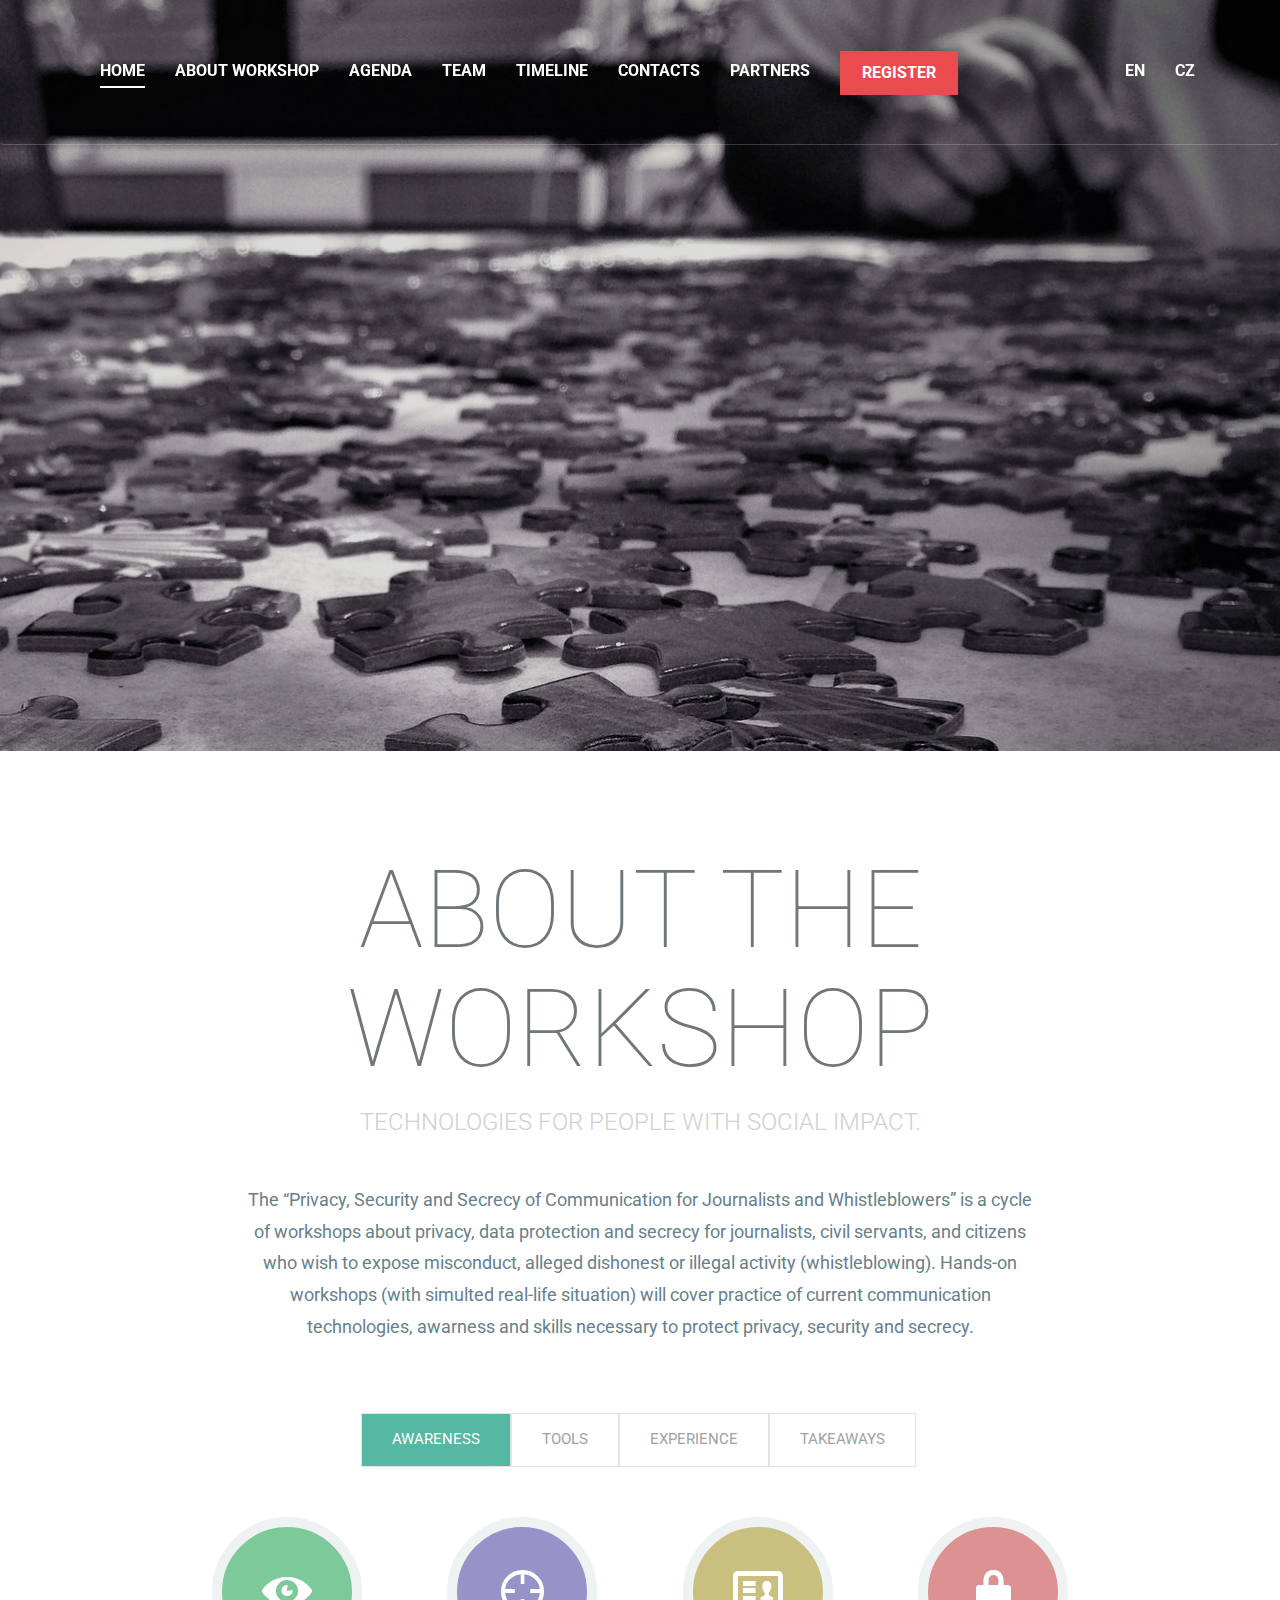
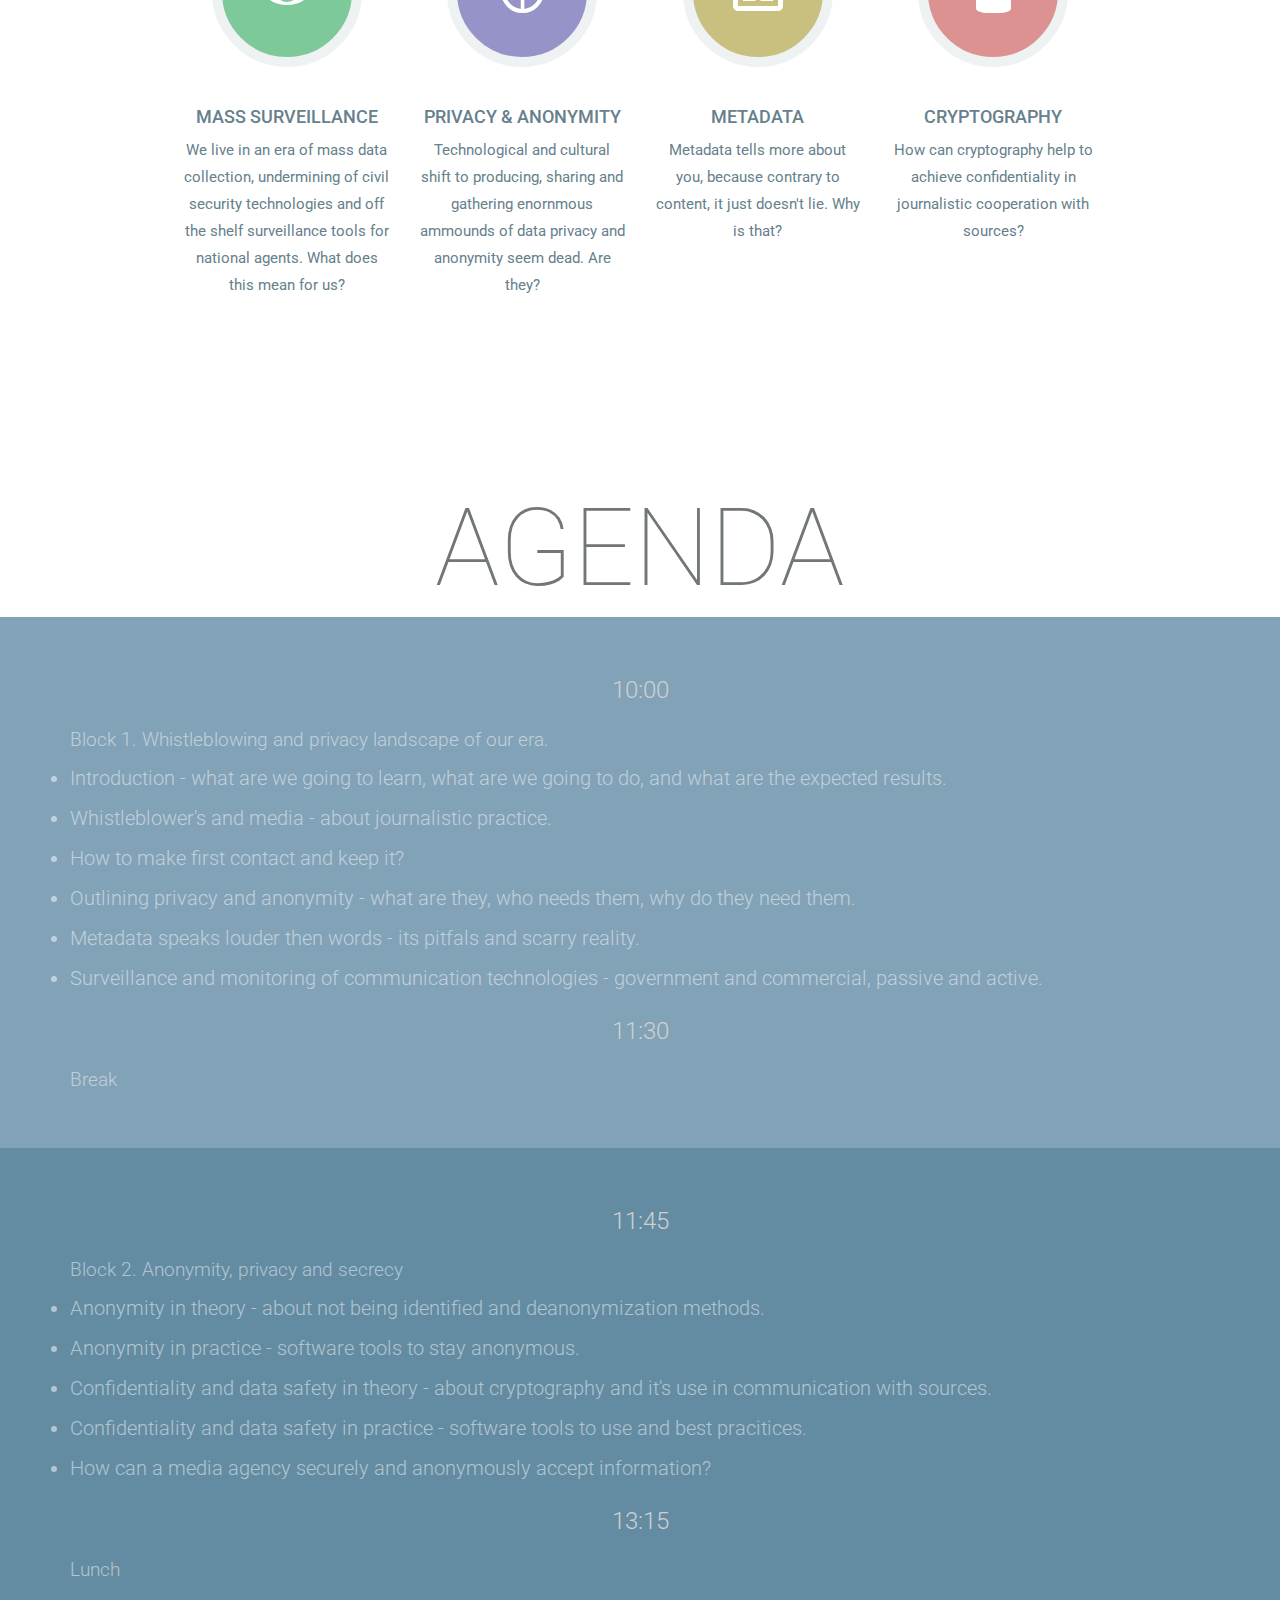
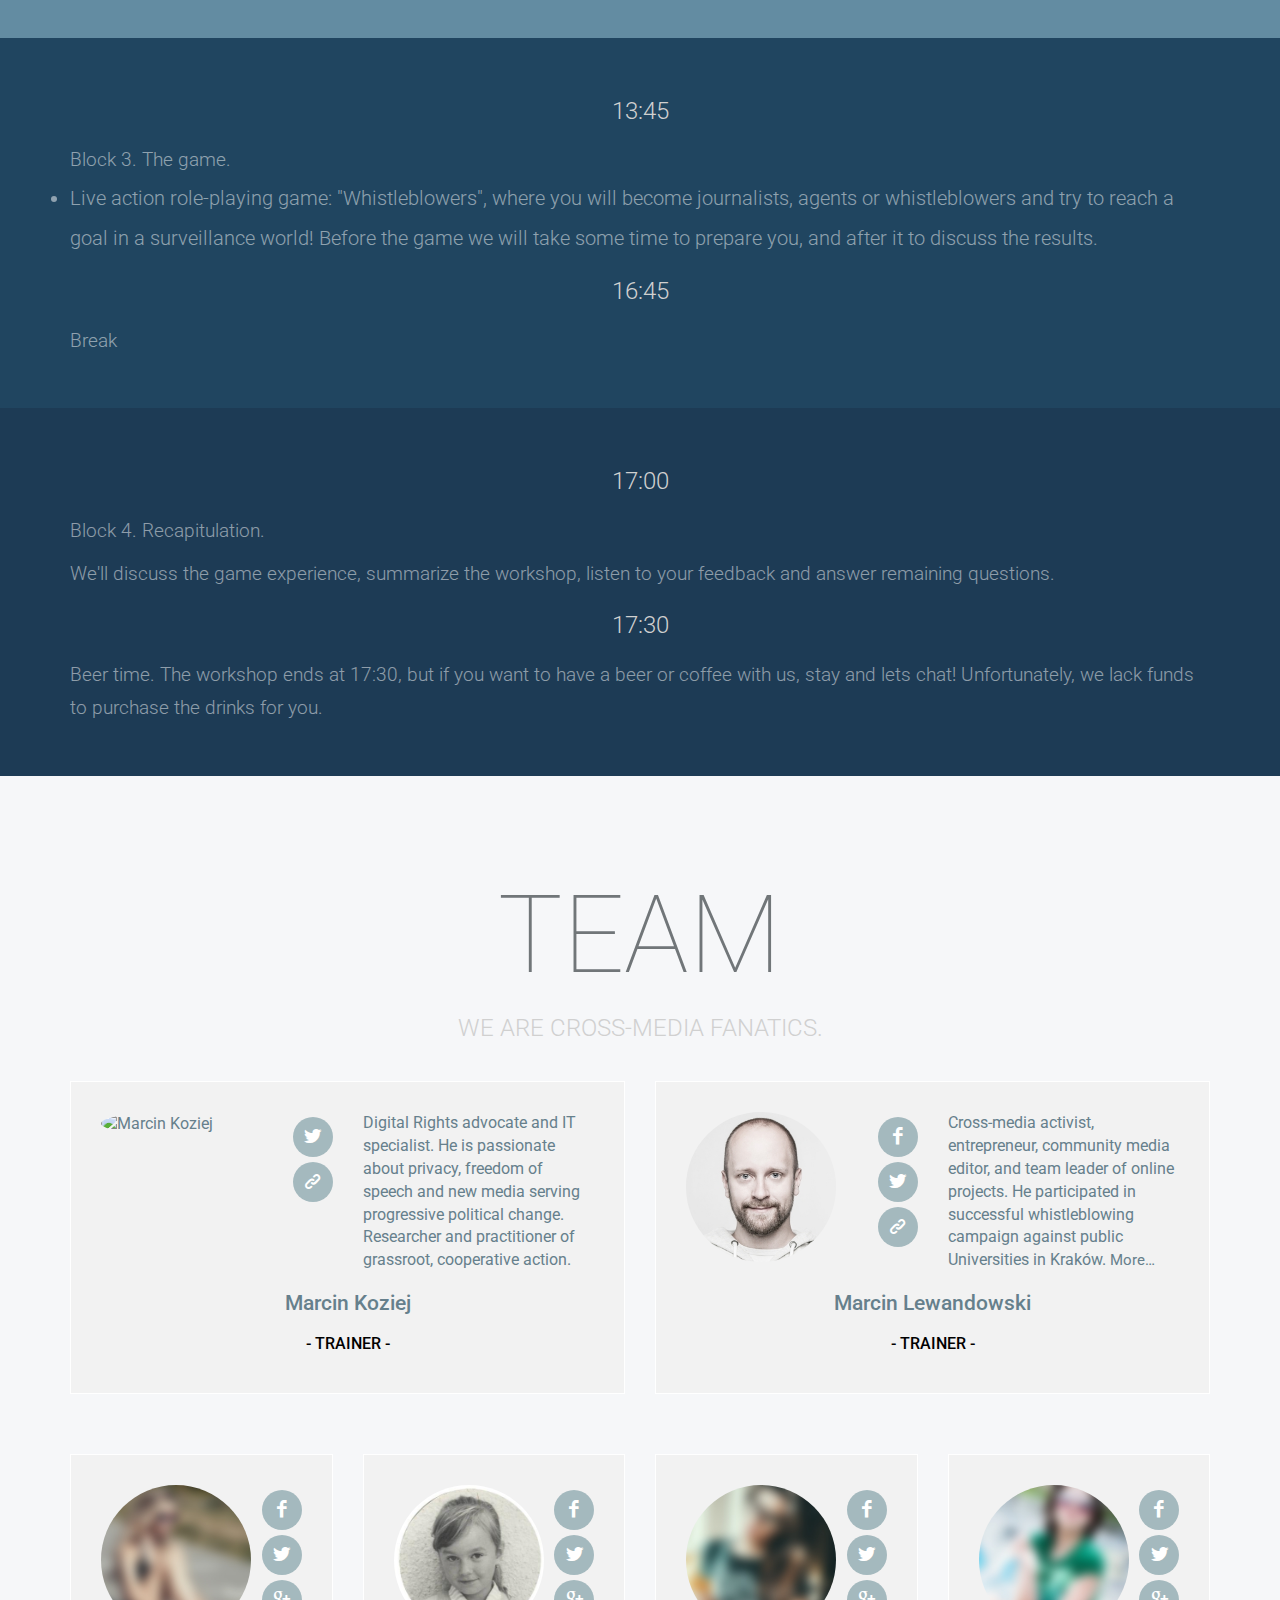
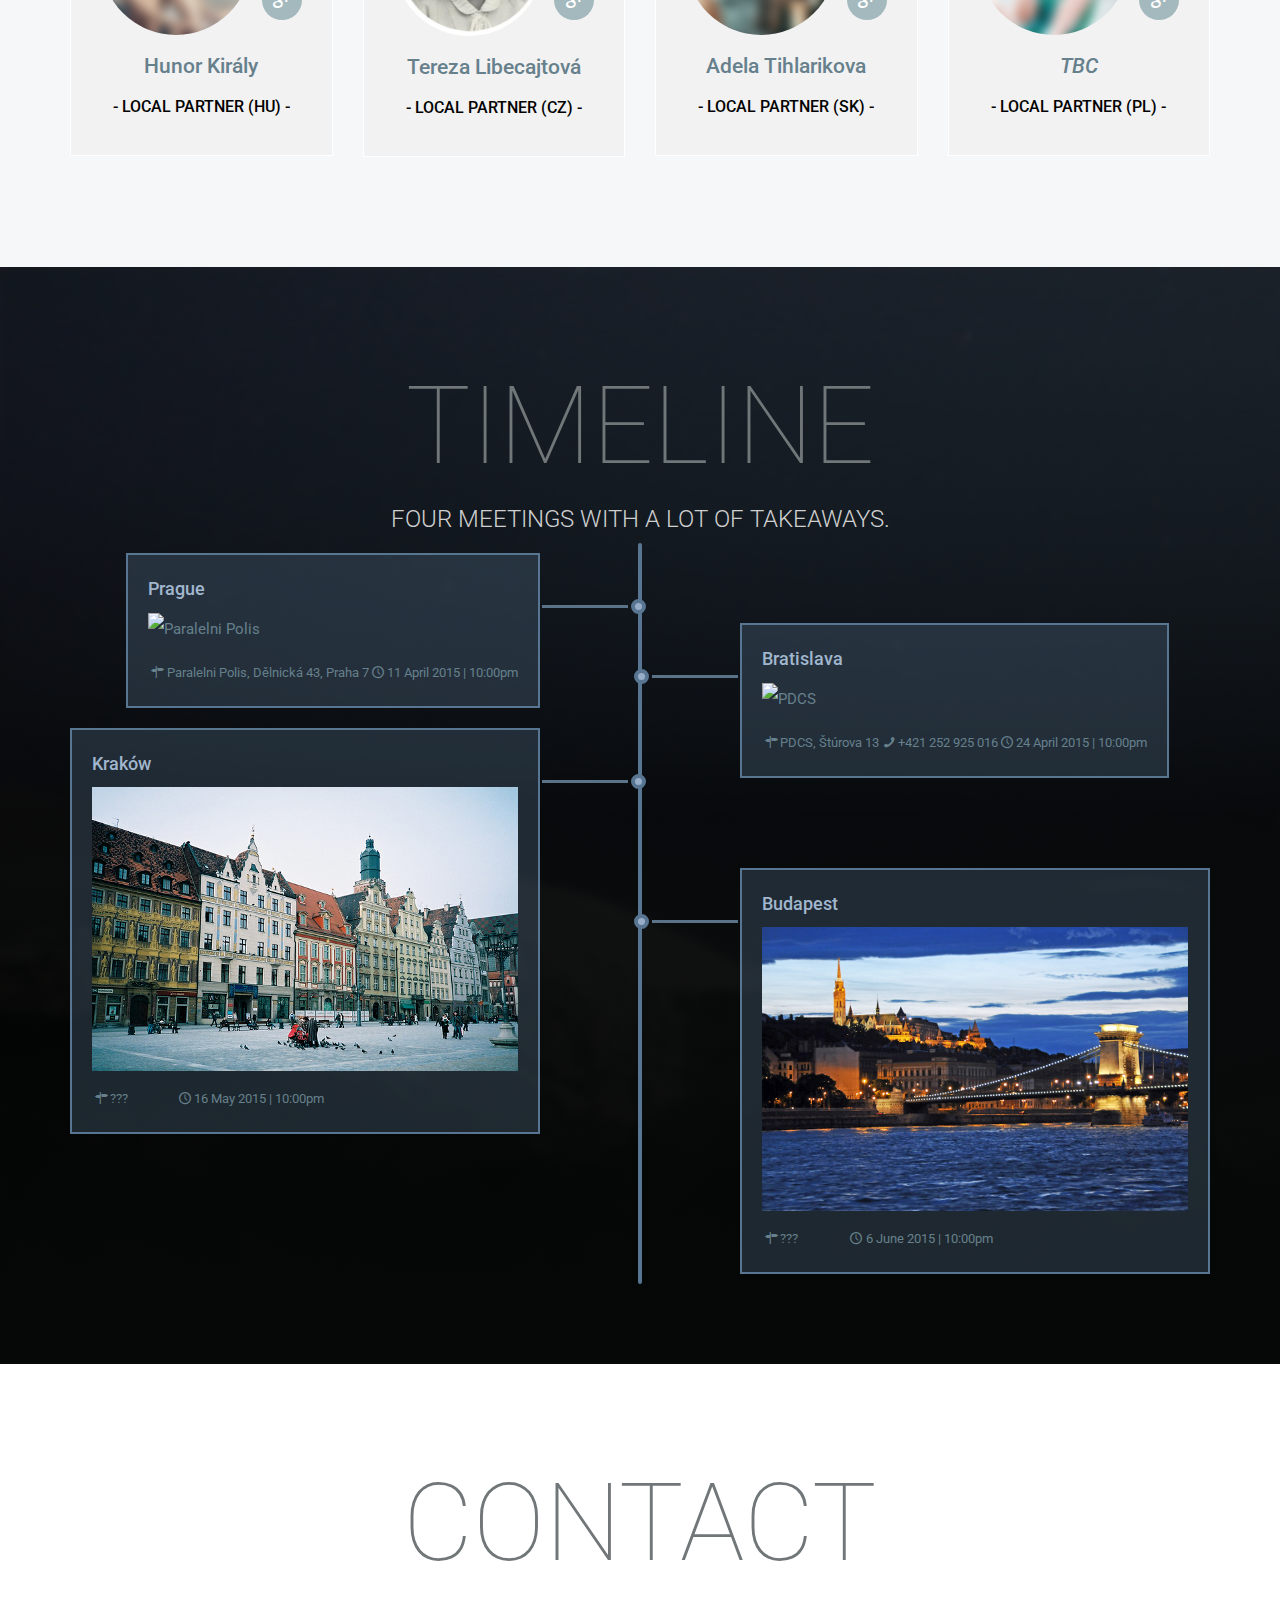
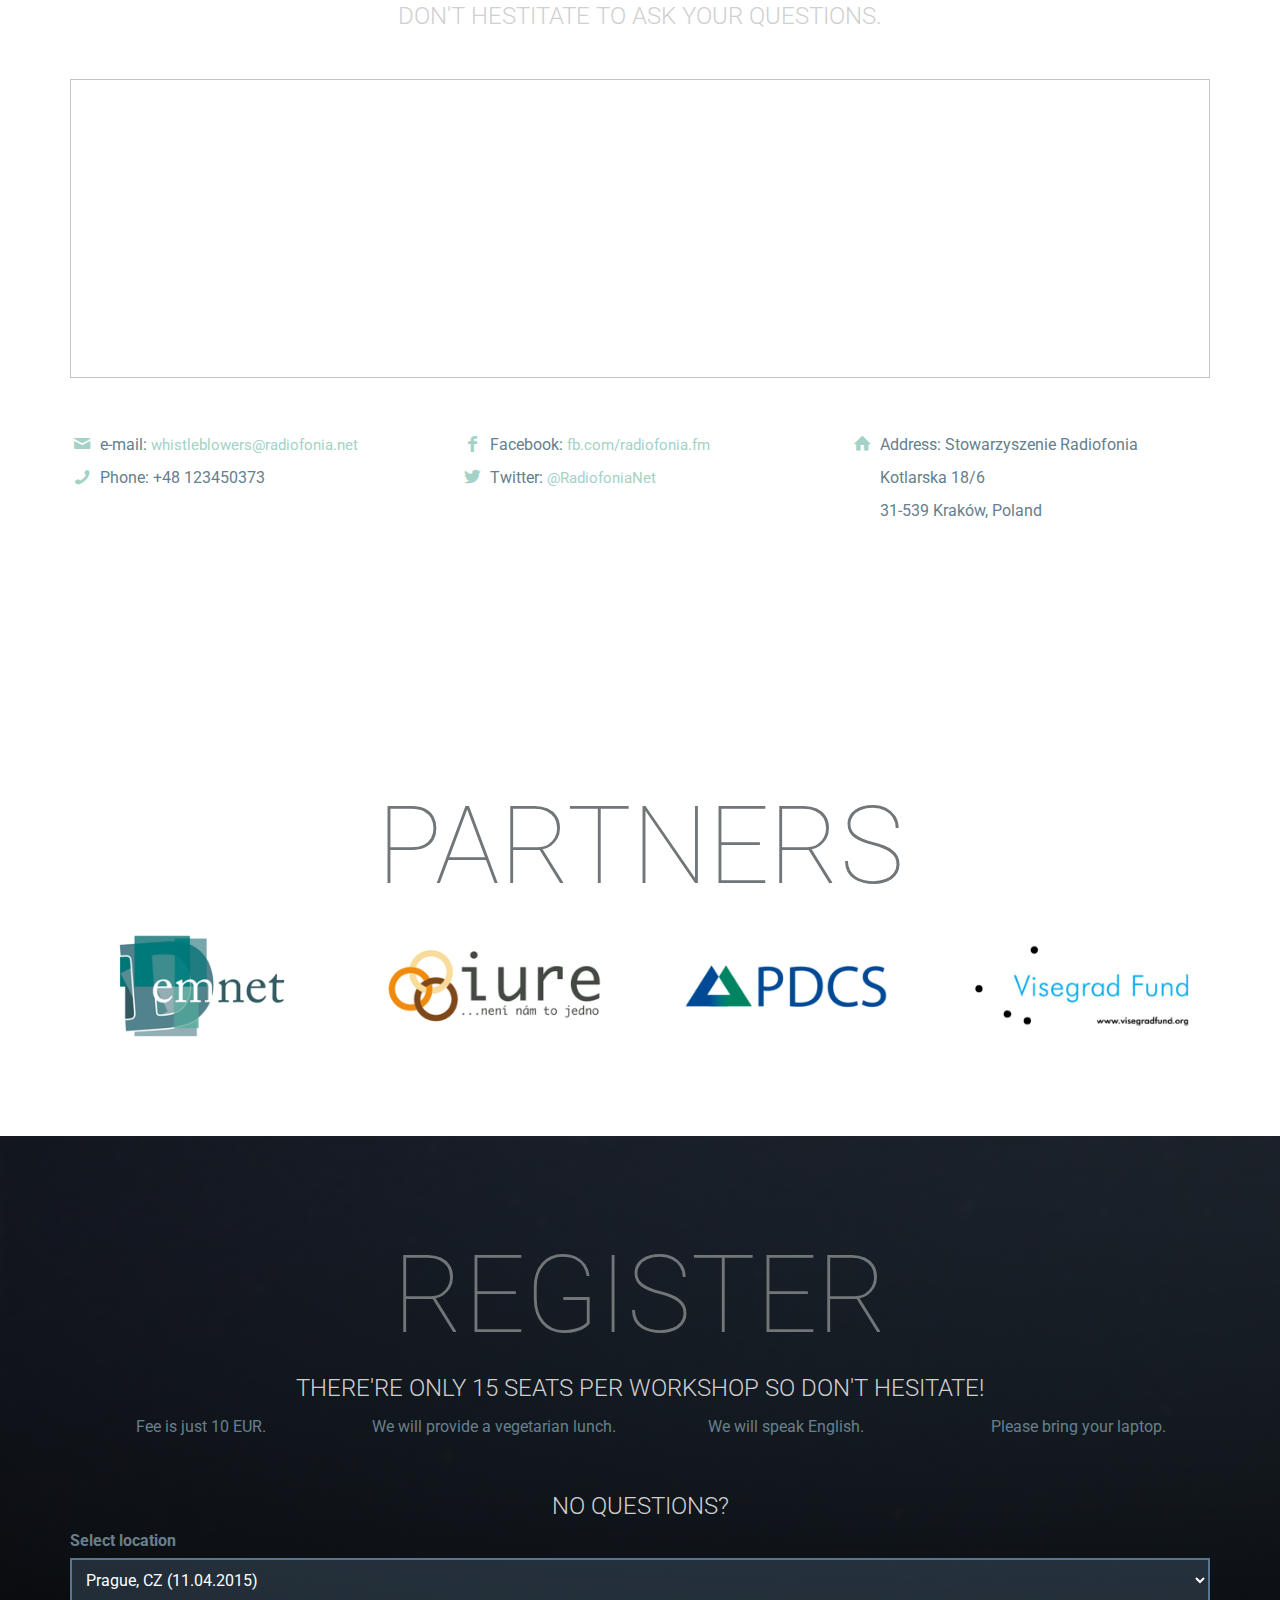
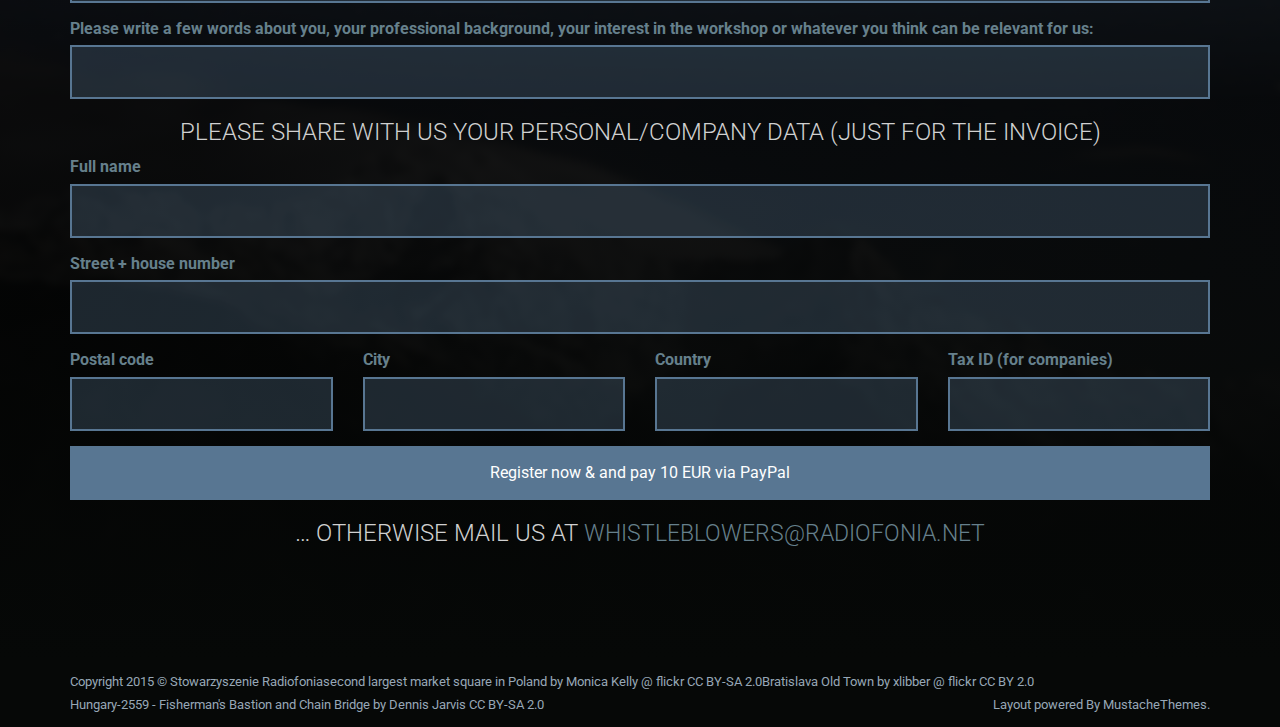
==== index.html @ d4c92f5d "Merge branch 'gh-pages' of github.com:radiofonia/whistleblowers into gh-pages" ====
<!DOCTYPE html>
<html>
<head>
	<!-- Define Charset -->
	<meta charset="utf-8"/>

	<!-- Page Title -->
	<title>Whistleblowers Workshop - Radiofonia</title>

	<!-- Responsive Metatag -->
	<meta name="viewport" content="width=device-width, initial-scale=1, maximum-scale=1" />
	  
	<!-- <meta http-equiv="X-UA-Compatible" content="IE=9" />-->
	
	<!-- CSS -->
	<link rel="stylesheet" href="css/vendors/bootstrap.min.css">

	<!-- Font icons -->
	<link rel="stylesheet" href="css/vendors/fontello.css" >
	<!--[if IE 7]>
	<link rel="stylesheet" href="css/fontello-ie7.css" ><![endif]-->
	
	<!-- Owl Carousel -->
	<link rel="stylesheet" href="js/vendors/owl-carousel/owl.carousel.css">
	<link rel="stylesheet" href="js/vendors/owl-carousel/owl.theme.css">
	<!-- Fancybox -->
	<link rel="stylesheet" href="js/vendors/fancybox/jquery.fancybox.css" />
	
	<!-- Slider Revolution -->
	<link rel="stylesheet" href="js/vendors/revolution/css/settings.css">

	<!-- Custom CSS -->
	<link rel="stylesheet" href="css/styles.css" />

	<!-- Custom Media-Queties -->
	<link rel="stylesheet" href="css/media-queries.css" />

	<!-- HTML5 shim, for IE6-8 support of HTML5 elements -->
	<!--[if lt IE 9]>
		<script src="http://html5shim.googlecode.com/svn/trunk/html5.js"></script>        
	<![endif]-->

	<!-- Media queries -->
	<!--[if lt IE 9]>
		<script src="http://css3-mediaqueries-js.googlecode.com/svn/trunk/css3-mediaqueries.js"></script>
	<![endif]-->
</head>


<body>
	<!-- begin Header -->
	<header class="header-home" id="home">

		<!-- begin Navbar -->
		<nav class="navbar" role="navigation">
			<div class="container">
				<!-- Brand and toggle get grouped for better mobile display -->
				<div class="navbar-header">
					<button type="button" class="navbar-toggle" data-toggle="collapse" data-target=".navbar-collapse">
						<span class="sr-only">Toggle navigation</span>
						<span class="icon-bar"></span>
						<span class="icon-bar"></span>
						<span class="icon-bar"></span>
					</button>
					<!-- do we have a logo?? Radiofonia's? -->
					<!--<a class="navbar-brand" href="index.html"><img src="img/logo.png" alt="//"></a>-->
				</div>
				
				<!-- Collect the nav links, forms, and other content for toggling -->
				<div class="collapse navbar-collapse">
					<ul class="nav navbar-nav menu-effect">	
						<li class="active"><a href="#home">Home</a></li>
						<li><a href="#about-us">About Workshop</a></li>
						<li><a href="#events">Agenda</a></li>
						<li><a href="#team">Team</a></li>
						<li><a href="#timeline">Timeline</a></li>
						<li><a href="#contacts">Contacts</a></li>
						<li><a href="#partners">Partners</a></li>
						<li><a class="btn btn-donation" href="#register">Register</a></li>		
					</ul>

					<ul class="nav navbar-nav navbar-right menu-effect">	
						<li><a href="index.html">EN</a></li>
						<li><a href="index.czech.html">CZ</a></li>
					</ul>
				</div><!--/.nav-collapse -->
			</div>
		</nav>

		<!-- begin Slider -->
		<div class="bannercontainer">
			<div class="banner" id="slider-revolution">
				<ul>
					<li data-transition="fade" data-slotamount="1">
						<img src="img/slider/wh_slide_02.jpg" alt="//" /> <!-- Puzzle, Kevin Dooley @ flickr, CC-BY 2.0 -->
						<div 
							class="caption lft txt" 
							data-x="center"
							data-y="210"
							data-speed="1000"
							data-start="1000"
							data-easing="easeOutBack"
						>		
							<p>Whistleblowers.</p>
							<p>Privacy, Security and Secrecy of Communication</p>
							<a href="#register" class="btn btn-slider">Register for the workshop</a>
						</div>
					</li>


			</div>
		</div>
		<!-- end Slider -->

	</header>
	<!--end Header -->


	<!-- begin Content -->
	<section class="section-home">

		<!-- begin About Us-->
		<article class="about-us" id="about-us">
			<div class="container">
				<h2>About The Workshop</h2>
				<h3>Technologies for people with social impact.</h3>
				<p>The “Privacy, Security and Secrecy of Communication for Journalists and Whistleblowers” is a cycle of workshops about privacy, data protection and secrecy for journalists, civil servants, and citizens who wish to expose misconduct, alleged dishonest or illegal activity (whistleblowing). Hands-on workshops (with simulted real-life situation) will cover practice of current communication technologies, awarness and skills necessary to protect privacy, security and secrecy.</p>

				<!-- Nav tabs -->
				<ul class="nav nav-tabs tabs-horizontal text-center" role="tablist">
					<li class="active"><a href="#awareness" role="tab" data-toggle="tab">Awareness</a></li>
					<li><a href="#tools" role="tab" data-toggle="tab">Tools</a></li>
					<li><a href="#experience" role="tab" data-toggle="tab">Experience</a></li>
					<li><a href="#settings" role="tab" data-toggle="tab">Takeaways</a></li>
				</ul>

				<!-- Tab panes -->
				<div class="tab-content">
					<div class="tab-pane active" id="awareness">
						<div class="row">
							<div class="col-md-3 col-sm-6 about-icon eye">
								<i class="icon-eye"></i>
								<h4>Mass Surveillance</h4>
								<p>We live in an era of mass data collection, undermining of civil security technologies and off the shelf surveillance tools for national agents. What does this mean for us?</p>
							</div>

							<div class="col-md-3 col-sm-6 about-icon target">
								<i class="icon-target"></i>
								<h4>Privacy & anonymity</h4>
								<p>Technological and cultural shift to producing, sharing and gathering enornmous ammounds of data privacy and anonymity seem dead. Are they?</p>
							</div>

							<div class="col-md-3 col-sm-6 about-icon vcard">
								<i class="icon-vcard"></i>
								<h4>Metadata</h4>
								<p>Metadata tells more about you, because contrary to content, it just doesn't lie. Why is that?</p>
							</div>

							<div class="col-md-3 col-sm-6 about-icon lock">
								<i class="icon-lock"></i>
								<h4>Cryptography</h4>
								<p>How can cryptography help to achieve confidentiality in journalistic cooperation with sources?</p>
							</div>
						</div>
					</div>

					<div class="tab-pane" id="tools">
						<div class="row">
							<div class="col-md-3 col-sm-6 about-icon tools">
								<i class="icon-tools"></i>
								<h4>Stop leaving so many trails</h4>
								<p>Learn to notice your digital shadow, and  to make it smaller.</p>
							</div>

							<div class="col-md-3 col-sm-6 about-icon mobile">
								<i class="icon-mobile"></i>
								<h4>Harden communication channels</h4>
								<p>Add a layer of security to your communication paths.</p>
							</div>

							<div class="col-md-3 col-sm-6 about-icon users">
								<i class="icon-users"></i>
								<h4>Hide in the crowd</h4>
								<p>Anonymity is not simply about being unknown. It's also about being in a crowd you don't stand out from.</p>
							</div>

							<div class="col-md-3 col-sm-6 about-icon upload-cloud">
								<i class="icon-upload-cloud"></i>
								<h4>Dead drop</h4>
								<p>Be prepared to accept information anonymously as an organization.</p>
							</div>

						</div>
					</div>

					<div class="tab-pane" id="experience">
						<div class="row">
							<div class="col-sm-3 about-icon keyboard">
								<i class="icon-keyboard"></i>
							</div>
							<div class="col-sm-9">
								<h3 class="text-left">Play</h3>
								<p>The problematique will illustrated by similations at the workshop. We will perform communication patterns of journalists communicating with sources and play hide and seek with security services.</p>
							</div>
						</div>
					</div>


					<div class="tab-pane" id="settings">
						<div class="row">
							<div class="col-sm-3 about-icon lock">
								<i class="icon-drive"></i>
							</div>
							<div class="col-sm-9">
								<h3 class="text-left">TAILS</h3>
								<p>You will receive a live pendrive with <a target="_blank" href="https://tails.boum.org/">TAILS</a> - operating sytem that aims at preserving your privacy and anonymity.</p>
							</div>
						</div>
					</div>

				</div>	
				
			</div>
		</article>	
		<!-- end About Us-->



		<!-- begin Events -->
		<article class="events" id="events">
			<div class="container">
				<h2>Agenda</h2>
				<!--<h3>Four meetings with a lot of takeaways.</h3>-->
			</div>

			<div class="text-full-width blue25">
			  <span class="container">

<h3>10:00</h3>

<p>Block 1. Whistleblowing and privacy landscape of our era.</p>

<ul>
<li>Introduction - what are we going to learn, what are we going to do, and what are the expected results.</li>
<li>Whistleblower's and media - about journalistic practice.</li>
<li>How to make first contact and keep it?</li>
<li>Outlining privacy and anonymity - what are they, who needs them, why do they need them.</li>
<li>Metadata speaks louder then words - its pitfals and scarry reality.</li>
<li>Surveillance and monitoring of communication technologies - government and commercial, passive and active.</li>
</ul>

<h3>11:30</h3>

<p>Break</p>
			  </span>
			</div>


			<div class="text-full-width blue50">
			  <span class="container">

<h3>11:45</h3>

<p>Block 2. Anonymity, privacy and secrecy</p>

<ul>
<li>Anonymity in theory - about not being identified and deanonymization methods.</li>
<li>Anonymity in practice - software tools to stay anonymous.</li>
<li>Confidentiality and data safety in theory - about cryptography and it's use in communication with sources.</li>
<li>Confidentiality and data safety in practice - software tools to use and best pracitices.</li>
<li>How can a media agency securely and anonymously accept information?</li>
</ul>

<h3>13:15</h3>

<p>Lunch</p>
			  </span>
			</div>

			<div class="text-full-width blue75">
			  <span class="container">

<h3>13:45</h3>

<p>Block 3. The game.</p>

<ul>
<li>Live action role-playing game: "Whistleblowers", where you will become journalists, agents or whistleblowers and try to reach a goal in a surveillance world! Before the game we will take some time to prepare you, and after it to discuss the results.</li>
</ul>

<h3>16:45</h3>

<p>Break</p>

			  </span>
			</div>
			<div class="text-full-width blue100">
			  <span class="container">
<h3>17:00</h3>

<p>Block 4. Recapitulation.</p>

<p>We'll discuss the game experience, summarize the workshop, listen to your feedback and answer remaining questions.</p>

<h3>17:30</h3>

<p>Beer time. The workshop ends at 17:30, but if you want to have a beer or coffee with us, stay and lets chat! Unfortunately, we lack funds to purchase the drinks for you.</p>

			  </span>
			</div>

		</article>
		<!-- end Events -->


		<!-- begin Team -->
		<article class="team separator" id="team">
			<div class="container">
				<h2>Team</h2>
				<h3>We are cross-media fanatics.</h3>
				<div class="row">
					<div class="col-md-6 col-sm-6">
						<div class="team-item">
							<div class="row">
								<div class="col-md-6">
									<div class="social">
										<a href="https://twitter.com/movonw"><i class="icon-twitter"></i></a>
										<a href="http://koziej.cahoots.pl"><i class="icon-link"></i></a>
									</div>
									<figure><img src="img/team/mk.jpg" alt="Marcin Koziej"></figure>
								</div>

								<div class="col-md-6">
								  Digital Rights advocate and IT specialist. He is passionate about privacy, freedom of speech and new media serving progressive political change. Researcher and practitioner of grassroot, cooperative action.
								</div>
							</div>
							<h4>Marcin Koziej</h4>
							<h5>Trainer</h5>
						</div>
					</div>
					<div class="col-md-6 col-sm-6">
						<div class="team-item">
							<div class="row">
								<div class="col-md-6">
									<div class="social">
										<a href="http://fb.com/mspanc"><i class="icon-facebook"></i></a>
										<a href="http://twitter.com/mspanc"><i class="icon-twitter"></i></a>
										<a href="http://portfolio.saepia.net/?utm_source=resume&amp;utm_medium=link&amp;utm_content=whistleblowers&amp;utm_campaign=me"><i class="icon-link"></i></a>
									</div>
									<figure><img src="img/team/ml.jpg" alt="Marcin Lewandowski"></figure>
								</div>

								<div class="col-md-6">
Cross-media activist, entrepreneur, community media editor, and team leader of online projects. He participated
in successful whistleblowing campaign against public Universities in Kraków. <a href="http://portfolio.saepia.net/?utm_source=resume&amp;utm_medium=link&amp;utm_content=whistleblowers&amp;utm_campaign=me">More&hellip;</a>
								</div>

							</div>
							<h4>Marcin Lewandowski</h4>
							<h5>Trainer</h5>
						</div>
					</div>
				</div>
				<div class="row">
					<div class="col-md-3 col-sm-6">
						<div class="team-item">
							<div class="social">
								<a href=""><i class="icon-facebook"></i></a>
								<a href=""><i class="icon-twitter"></i></a>
								<a href=""><i class="icon-gplus"></i></a>
							</div>
							<figure><img src="img/team/people01.jpg" alt="//"></figure>
							<h4>Hunor Király</h4>
							<h5>Local partner (HU)</h5>
						</div>
					</div>
					<div class="col-md-3 col-sm-6">
						<div class="team-item">
							<div class="social">
								<a href=""><i class="icon-facebook"></i></a>
								<a href=""><i class="icon-twitter"></i></a>
								<a href=""><i class="icon-gplus"></i></a>
							</div>
							<figure><img src="img/people/tereza.jpg" alt="//"></figure>
							<h4>Tereza Libecajtová</h4>
							<h5>Local partner (CZ)</h5>
						</div>
					</div>
					<div class="col-md-3 col-sm-6">
						<div class="team-item">
							<div class="social">
								<a href=""><i class="icon-facebook"></i></a>
								<a href=""><i class="icon-twitter"></i></a>
								<a href=""><i class="icon-gplus"></i></a>
							</div>
							<figure><img src="img/team/people03.jpg" alt="//"></figure>
							<h4>Adela Tihlarikova</h4>
							<h5>Local partner (SK)</h5>
						</div>
					</div>
					<div class="col-md-3 col-sm-6">
						<div class="team-item">
							<div class="social">
								<a href=""><i class="icon-facebook"></i></a>
								<a href=""><i class="icon-twitter"></i></a>
								<a href=""><i class="icon-gplus"></i></a>
							</div>
							<figure><img src="img/team/people04.jpg" alt="//"></figure>
							<h4><i>TBC</i></h4>
							<h5>Local partner (PL)</h5>
						</div>
					</div>
				</div>
			</div>
		</article>
		<!-- end Team -->


		<!-- begin Timeline -->
		<article class="news-timeline" id="timeline">
			<div class="container">
				<h2>Timeline</h2>
				<h3>Four meetings with a lot of takeaways.</h3>


				<div class="timeline">
					
					<ul class="columns">
					<li>
						<a href="#" class="timeline-item">
							<h5>Prague</h5>
							<figure><img src="img/timeline/paralelni_polis.jpg" alt="Paralelni Polis" /></figure>
							<ul class="foot">
								<li><i class="icon-address"></i>Paralelni Polis, Dělnická 43, Praha 7</li>
								<li><i class="icon-clock"></i>11 April 2015 | 10:00pm</li>
							</ul>
						</a>
					</li>
	
					<li>
						<a href="#" class="timeline-item">
							<h5>Bratislava</h5>
							<figure><img src="img/timeline/bratislava.jpg" alt="PDCS" /></figure>
							<ul class="foot">
								<li><i class="icon-address"></i>PDCS, Štúrova 13</li>
								<li><i class="icon-phone"></i>+421 252 925 016</li>

								<li><i class="icon-clock"></i>24 April 2015 | 10:00pm</li>
							</ul>
						</a>
					</li>
					<li>
						<a href="#" class="timeline-item">
							<h5>Kraków</h5>
							<figure><img src="img/timeline/krakow.jpg" alt="Paralelni Polis" /></figure>
							<ul class="foot">
								<li><i class="icon-address"></i>???</li>
								<li><i class="icon-clock"></i>16 May 2015 | 10:00pm</li>
							</ul>
						</a>
					</li>
					<li>
						<a href="#" class="timeline-item">
							<h5>Budapest</h5>
							<figure><img src="img/timeline/budapest.jpg" alt="Paralelni Polis" /></figure>
							<ul class="foot">
								<li><i class="icon-address"></i>???</li>
								<li><i class="icon-clock"></i>6 June 2015 | 10:00pm</li>
							</ul>
						</a>
					</li>
					</ul>
				</div>
			</div>
		</article>
		<!-- end Timeline -->





		<!-- begin Events -->
		<!--<article class="events" id="events">
			<div class="container">
				<h2>Events</h2>
				<h3>Four meetings with a lot of takeaways.</h3>
			</div>

			<a href="events_single.html" class="links-full-width blue25">
				<span class="container">Cycletta - various dates available</span>
			</a>

			<a href="events_single.html" class="links-full-width blue50">
				<span class="container">Find volunteer events in your area</span>
			</a>

			<a href="events_single.html" class="links-full-width blue75">
				<span class="container">London maratoon</span>
			</a>

			<a href="events.html" class="links-full-width blue100">
				<span class="container">Read all the Events</span>
			</a>
		</article>-->
		<!-- end Events -->

		<!-- begin Gallery -->
		<!--<article class="gallery separator" id="gallery">
			<div class="container">
				<h2>Gallery</h2>
				<h3>Renewable Energy Projects that we Love.</h3>

				<div id="owl-gallery" class="owl-carousel">
					<figure class="item gallery-item">
						<img src="img/gallery/gallery01.jpg" alt="//">
						<figcaption><a href="img/gallery/gallery01.jpg" class="lightzoom fancybox" data-rel="gallery" title="Item 01">Bountiful Oceans</a></figcaption>
					</figure>
					<figure class="item gallery-item">
						<img src="img/gallery/gallery02.jpg" alt="//">
						<figcaption><a href="img/gallery/gallery02.jpg" class="lightzoom fancybox" data-rel="gallery" title="Item 02">Protecting forests</a></figcaption>
					</figure>
					<figure class="item gallery-item">
						<img src="img/gallery/gallery03.jpg" alt="//">
						<figcaption><a href="img/gallery/gallery03.jpg" class="lightzoom fancybox" data-rel="gallery" title="Item 03">Protecting forests</a></figcaption>
					</figure>
					<figure class="item gallery-item">
						<img src="img/gallery/gallery04.jpg" alt="//">
						<figcaption><a href="img/gallery/gallery04.jpg" class="lightzoom fancybox" data-rel="gallery" title="Item 04">Title of the project</a></figcaption>
					</figure>
					<figure class="item gallery-item">
						<img src="img/gallery/gallery04.jpg" alt="//">
						<figcaption><a href="img/gallery/gallery04.jpg" class="lightzoom fancybox" data-rel="gallery" title="Item 05">Bountiful Oceans</a></figcaption>
					</figure>
					<figure class="item gallery-item">
						<img src="img/gallery/gallery03.jpg" alt="//">
						<figcaption><a href="img/gallery/gallery03.jpg" class="lightzoom fancybox" data-rel="gallery" title="Item 06">Protecting forests</a></figcaption>
					</figure>
					<figure class="item gallery-item">
						<img src="img/gallery/gallery02.jpg" alt="//">
						<figcaption><a href="img/gallery/gallery02.jpg" class="lightzoom fancybox" data-rel="gallery" title="Item 07">Title of the project</a></figcaption>
					</figure>
					<figure class="item gallery-item">
						<img src="img/gallery/gallery01.jpg" alt="//">
						<figcaption><a href="img/gallery/gallery01.jpg" class="lightzoom fancybox" data-rel="gallery" title="Item 08">Bountiful Oceans</a></figcaption>
					</figure>
					<figure class="item gallery-item">
						<img src="img/gallery/gallery02.jpg" alt="//">
						<figcaption><a href="img/gallery/gallery02.jpg" class="lightzoom fancybox" data-rel="gallery" title="Item 09">Protecting forests</a></figcaption>
					</figure>
					<figure class="item gallery-item">
						<img src="img/gallery/gallery04.jpg" alt="//">
						<figcaption><a href="img/gallery/gallery04.jpg" class="lightzoom fancybox" data-rel="gallery" title="Item 10">Protecting forests</a></figcaption>
					</figure>
					<figure class="item gallery-item">
						<img src="img/gallery/gallery01.jpg" alt="//">
						<figcaption><a href="img/gallery/gallery01.jpg" class="lightzoom fancybox" data-rel="gallery" title="Item 11">Bountiful Oceans</a></figcaption>
					</figure>
					<figure class="item gallery-item">
						<img src="img/gallery/gallery03.jpg" alt="//">
						<figcaption><a href="img/gallery/gallery03.jpg" class="lightzoom fancybox" data-rel="gallery" title="Item 12">Title of the project</a></figcaption>
					</figure>
				</div>
			</div>
		</article>-->
		<!-- end Gallery -->

		<!-- begin Contact -->
		<article class="contact" id="contacts">
			<div class="container">
				<h2>Contact</h2>
				<h3>Don't hestitate to ask your questions.</h3>
				
				<div class="map"><div id="map"></div></div>

				<div class="row">
					<div class="col-md-4">
						<ul class="list-contact">
							<li><i class="icon-mail"></i>e-mail: <a href="mailto:whistleblowers@radiofonia.net">whistleblowers@radiofonia.net</a></li>
							<li><i class="icon-phone"></i>Phone: +48 123450373</li>
						</ul>
					</div>
					<div class="col-md-4">
						<ul class="list-contact">
							<li><i class="icon-facebook"></i>Facebook: <a href="http://fb.com/radiofonia.fm">fb.com/radiofonia.fm</a></li>
							<li><i class="icon-twitter"></i>Twitter: <a href="http://twitter.com/RadiofoniaNet">@RadiofoniaNet</a></li>
						</ul>
					</div>
					<div class="col-md-4">
						<ul class="list-contact">
							<li><i class="icon-home"></i>Address: Stowarzyszenie Radiofonia<br>
									<i class="icon-home icon-invisible"></i>Kotlarska 18/6<br>
									<i class="icon-home icon-invisible"></i>31-539 Kraków, Poland</li>
						</ul>
					</div>
				</div>
			</div>
		</article>
		<!-- end Contact -->

		<!-- begin partners -->
		<article class="partners" id="partners">
			<div class="container">
				<div class="row">
					<h2>Partners</h2>

					<div class="col-md-3 col-sm-6">
						<figure><a href="http://www.demnet.org.hu"><img src="img/partners/demnet.png" alt="DemNet logo" /></a></figure>
					</div>
					<div class="col-md-3 col-sm-6">
						<figure><a href="http://www.iure.org"><img src="img/partners/iure.png" alt="Iuridicum Remedium logo" /></a></figure>
					</div>
					<div class="col-md-3 col-sm-6">
						<figure><a href="http://www.pdcs.sk"><img src="img/partners/pdcs.png" alt="PDCS logo" /></a></figure>
					</div>
					<div class="col-md-3 col-sm-6">
						<figure><a href="http://www.visegradfund.org"><img src="img/partners/ivf.png" alt="International Visegrad Fund logo" /></a></figure>
					</div>
				</div>
			</div>
		</article>
		<!-- end partners -->


		<!-- begin Register-->
		<article class="register" id="register">
			<div class="container">
				<h2>Register</h2>
				<h3>There're only 15 seats per workshop so don't hesitate!</h3>

				<div class="row benefits">
					<div class="col-md-3">
						<ul class="list-benefits">
							<li>Fee is just 10 EUR.</li>
						</ul>
					</div>
					<div class="col-md-3">
						<ul class="list-benefits">
							<li>We will provide a vegetarian lunch.</li>
						</ul>
					</div>
					<div class="col-md-3">
						<ul class="list-benefits">
							<li>We will speak English.</li>
						</ul>
					</div>
					<div class="col-md-3">
						<ul class="list-benefits">
							<li>Please bring your laptop.</li>
						</ul>
					</div>
				</div>

				<h3>No questions?</h3>


				<form action="https://www.paypal.com/cgi-bin/webscr" method="post">
					<input type="hidden" name="cmd" value="_s-xclick">
					<input type="hidden" name="hosted_button_id" value="S3YBFWCKDGPAA">
					<input type="hidden" name="on0" value="Location">
					<input type="hidden" name="on1" value="Write a few words about you">
					<input type="hidden" name="on2" value="Name">
					<input type="hidden" name="on3" value="Street">
					<input type="hidden" name="on4" value="Zip code">
					<input type="hidden" name="on5" value="City">
					<input type="hidden" name="on6" value="Country">
					<input type="hidden" name="on7" value="Tax ID">
					
					<div class="form-group">
						<label for="register-location">Select location</label>
						<select name="os0" class="form-control" id="register-location">
						  <option value="Prague, CZ (11.04.2015)">Prague, CZ (11.04.2015) </option>
						  <option value="Bratislava, SK (24.04.2015)">Bratislava, SK (24.04.2015) </option>
						  <option value="Kraków, PL (16.05.2015)">Kraków, PL (16.05.2015) </option>
						  <option value="Budapest, HU (06.06.2015)">Budapest, HU (06.06.2015) </option>
						</select> 
					</div>

					<div class="form-group">
						<label for="register-about">Please write a few words about you, your professional background, your interest in the workshop or whatever you think can be relevant for us:</label>
						<input type="text" name="os1" maxlength="200" class="form-control" id="register-about">
					</div>


					<h3>Please share with us your personal/company data (just for the invoice)</h3>
					<div class="form-group">
						<label for="register-invoice-name">Full name</label>
						<input type="text" name="os2" maxlength="200" class="form-control" id="register-invoice-name" required>
					</div>
					<div class="form-group">
						<label for="register-invoice-street">Street + house number</label>
						<input type="text" name="os3" maxlength="200" class="form-control" id="register-invoice-street" required>
					</div>
					<div class="row">
						<div class="col-md-3">
							<div class="form-group">
								<label for="register-invoice-zipcode">Postal code</label>
								<input type="text" name="os4" maxlength="10" class="form-control" id="register-invoice-zipcode" required>
							</div>
						</div>
						<div class="col-md-3">
							<div class="form-group">
								<label for="register-invoice-city">City</label>
								<input type="text" name="os5" maxlength="10" class="form-control" id="register-invoice-city" required>
							</div>
						</div>
						<div class="col-md-3">
							<div class="form-group">
								<label for="register-invoice-country">Country</label>
								<input type="text" name="os6" maxlength="10" class="form-control" id="register-invoice-country" required>
							</div>
						</div>
						<div class="col-md-3">
							<div class="form-group">
								<label for="register-invoice-taxid">Tax ID (for companies)</label>
								<input type="text" name="os7" maxlength="10" class="form-control" id="register-invoice-taxid">
							</div>
						</div>
					</div>						


					<div class="form-group">
						<input type="submit" value="Register now &amp; and pay 10 EUR via PayPal" name="submit" class="form-control btn btn-primary">
					</div>

					<h3>&hellip; otherwise mail us at <a href="mailto:whistleblowers@radiofonia.net">whistleblowers@radiofonia.net</a></h3>

					<img alt="" border="0" src="https://www.paypalobjects.com/pl_PL/i/scr/pixel.gif" width="1" height="1">
				</form>

				
			</div>
		</article>	
		<!-- end Register -->		

	</section>
	<!-- end Content -->

	<!-- begin Footer -->
	<footer class="footer-home">
		<div class="container">
			<p class="copy">Copyright 2015 &copy; Stowarzyszenie Radiofonia</p>
			<p class="copy">second largest market square in Poland by Monica Kelly @ flickr CC BY-SA 2.0</p>
			<p class="copy">Bratislava Old Town by xlibber @ flickr CC BY 2.0</p>
			<p class="copy">Hungary-2559 - Fisherman's Bastion and Chain Bridge by Dennis Jarvis CC BY-SA 2.0</p>
			<p class="address">Layout powered By MustacheThemes.</p>
		</div>
	</footer>
	<!-- end Footer --> 



	<!-- ******************************************************************** -->
	<!-- ************************* Javascript Files ************************* -->

		<!-- jQuery -->
		<script src="js/vendors/jquery/jquery-1.11.1.min.js"></script>

		<!-- Respond.js media queries for IE8 -->
		<script src="js/vendors/respond.min.js"></script>

		<!-- Bootstrap-->
		<script src="js/vendors/bootstrap.min.js" ></script>

		<!-- Owl Carousel -->
		<script src="js/vendors/owl-carousel/owl.carousel.js"></script>
		
		<!-- Fancybox -->
		<script src="js/vendors/fancybox/jquery.fancybox.js" ></script>

		<!-- Slider Revolution -->
		<script src="js/vendors/revolution/js/jquery.themepunch.plugins.min.js"></script>
		<script src="js/vendors/revolution/js/jquery.themepunch.revolution.min.js"></script>

		<!-- Placeholder.js -->
		<!--[if lte IE 9]> <script src="js/vendors/placeholder.js" ></script> <script>Placeholder.init();</script> <![endif]-->

		<!-- Gmaps -->
		<script src="http://maps.google.com/maps/api/js?sensor=true" ></script>
		<script src="js/vendors/gmaps.js" ></script>

		<script src="js/vendors/bootstrap-slider.js" ></script>
		<script src="js/vendors/jquery/jquery.nav.js" ></script>

		<!-- Custom -->
		<script src="js/script.js"  ></script>

		<script>
			function isProduction() {
			  return window.location.host == "whistleblowers.radiofonia.net";
			}

		  (function(i,s,o,g,r,a,m){i['GoogleAnalyticsObject']=r;i[r]=i[r]||function(){
		  (i[r].q=i[r].q||[]).push(arguments)},i[r].l=1*new Date();a=s.createElement(o),
		  m=s.getElementsByTagName(o)[0];a.async=1;a.src=g;m.parentNode.insertBefore(a,m)
		  })(window,document,'script','//www.google-analytics.com/analytics.js','ga');

		  if(isProduction()) {
		    ga('create', 'UA-41304992-7', 'auto');
		    ga('send', 'pageview');
		  
		    setTimeout(function() {
		      ga('send', 'event', 'activity', '30s');
		    }, 30000);
		  }
		</script>

	<!-- *********************** End Javascript Files *********************** -->
	<!-- ******************************************************************** -->



</body>
</html>
---- css/vendors/fontello.css ----
@font-face {
  font-family: 'fontello';
  src: url('../font/fontello.eot?21446073');
  src: url('../font/fontello.eot?21446073#iefix') format('embedded-opentype'),
       url('../font/fontello.woff?21446073') format('woff'),
       url('../font/fontello.ttf?21446073') format('truetype'),
       url('../font/fontello.svg?21446073#fontello') format('svg');
  font-weight: normal;
  font-style: normal;
}
/* Chrome hack: SVG is rendered more smooth in Windozze. 100% magic, uncomment if you need it. */
/* Note, that will break hinting! In other OS-es font will be not as sharp as it could be */
/*
@media screen and (-webkit-min-device-pixel-ratio:0) {
  @font-face {
    font-family: 'fontello';
    src: url('../font/fontello.svg?21446073#fontello') format('svg');
  }
}
*/
 
 [class^="icon-"]:before, [class*=" icon-"]:before {
  font-family: "fontello";
  font-style: normal;
  font-weight: normal;
  speak: none;
 
  display: inline-block;
  text-decoration: inherit;
  width: 1em;
  margin-right: .2em;
  text-align: center;
  /* opacity: .8; */
 
  /* For safety - reset parent styles, that can break glyph codes*/
  font-variant: normal;
  text-transform: none;
     
  /* fix buttons height, for twitter bootstrap */
  line-height: 1em;
 
  /* Animation center compensation - margins should be symmetric */
  /* remove if not needed */
  margin-left: .2em;
 
  /* you can be more comfortable with increased icons size */
  /* font-size: 120%; */
 
  /* Uncomment for 3D effect */
  /* text-shadow: 1px 1px 1px rgba(127, 127, 127, 0.3); */
}
 
.icon-note:before { content: '\e800'; } /* '' */
.icon-note-beamed:before { content: '\e801'; } /* '' */
.icon-music:before { content: '\e802'; } /* '' */
.icon-search:before { content: '\e803'; } /* '' */
.icon-flashlight:before { content: '\e804'; } /* '' */
.icon-mail:before { content: '\e805'; } /* '' */
.icon-heart:before { content: '\e806'; } /* '' */
.icon-heart-empty:before { content: '\e807'; } /* '' */
.icon-star:before { content: '\e808'; } /* '' */
.icon-star-empty:before { content: '\e809'; } /* '' */
.icon-user:before { content: '\e80a'; } /* '' */
.icon-users:before { content: '\e80b'; } /* '' */
.icon-user-add:before { content: '\e80c'; } /* '' */
.icon-video:before { content: '\e80d'; } /* '' */
.icon-picture:before { content: '\e80e'; } /* '' */
.icon-camera:before { content: '\e80f'; } /* '' */
.icon-layout:before { content: '\e810'; } /* '' */
.icon-menu:before { content: '\e811'; } /* '' */
.icon-check:before { content: '\e812'; } /* '' */
.icon-cancel:before { content: '\e813'; } /* '' */
.icon-tag:before { content: '\e814'; } /* '' */
.icon-eye:before { content: '\e815'; } /* '' */
.icon-lock-open:before { content: '\e816'; } /* '' */
.icon-lock:before { content: '\e817'; } /* '' */
.icon-attach:before { content: '\e818'; } /* '' */
.icon-link:before { content: '\e819'; } /* '' */
.icon-back:before { content: '\e81a'; } /* '' */
.icon-info-circled:before { content: '\e81b'; } /* '' */
.icon-info:before { content: '\e81c'; } /* '' */
.icon-help-circled:before { content: '\e81d'; } /* '' */
.icon-help:before { content: '\e81e'; } /* '' */
.icon-minus-squared:before { content: '\e81f'; } /* '' */
.icon-minus-circled:before { content: '\e820'; } /* '' */
.icon-minus:before { content: '\e821'; } /* '' */
.icon-plus-squared:before { content: '\e822'; } /* '' */
.icon-plus-circled:before { content: '\e823'; } /* '' */
.icon-plus:before { content: '\e824'; } /* '' */
.icon-cancel-squared:before { content: '\e825'; } /* '' */
.icon-cancel-circled:before { content: '\e826'; } /* '' */
.icon-bookmark:before { content: '\e827'; } /* '' */
.icon-bookmarks:before { content: '\e828'; } /* '' */
.icon-flag:before { content: '\e829'; } /* '' */
.icon-thumbs-up:before { content: '\e82a'; } /* '' */
.icon-thumbs-down:before { content: '\e82b'; } /* '' */
.icon-download:before { content: '\e82c'; } /* '' */
.icon-upload:before { content: '\e82d'; } /* '' */
.icon-upload-cloud:before { content: '\e82e'; } /* '' */
.icon-reply:before { content: '\e82f'; } /* '' */
.icon-quote:before { content: '\e830'; } /* '' */
.icon-forward:before { content: '\e831'; } /* '' */
.icon-reply-all:before { content: '\e832'; } /* '' */
.icon-export:before { content: '\e833'; } /* '' */
.icon-pencil:before { content: '\e834'; } /* '' */
.icon-feather:before { content: '\e835'; } /* '' */
.icon-print:before { content: '\e836'; } /* '' */
.icon-keyboard:before { content: '\e837'; } /* '' */
.icon-comment:before { content: '\e838'; } /* '' */
.icon-book:before { content: '\e839'; } /* '' */
.icon-book-open:before { content: '\e83a'; } /* '' */
.icon-newspaper:before { content: '\e83b'; } /* '' */
.icon-retweet:before { content: '\e83c'; } /* '' */
.icon-doc-text:before { content: '\e83d'; } /* '' */
.icon-doc-landscape:before { content: '\e83e'; } /* '' */
.icon-doc-text-inv:before { content: '\e83f'; } /* '' */
.icon-doc:before { content: '\e840'; } /* '' */
.icon-docs:before { content: '\e841'; } /* '' */
.icon-trash:before { content: '\e842'; } /* '' */
.icon-cup:before { content: '\e843'; } /* '' */
.icon-compass:before { content: '\e844'; } /* '' */
.icon-direction:before { content: '\e845'; } /* '' */
.icon-location:before { content: '\e846'; } /* '' */
.icon-address:before { content: '\e847'; } /* '' */
.icon-vcard:before { content: '\e848'; } /* '' */
.icon-map:before { content: '\e849'; } /* '' */
.icon-alert:before { content: '\e84a'; } /* '' */
.icon-attention:before { content: '\e84b'; } /* '' */
.icon-bell:before { content: '\e84c'; } /* '' */
.icon-code:before { content: '\e84d'; } /* '' */
.icon-home:before { content: '\e84e'; } /* '' */
.icon-chat:before { content: '\e84f'; } /* '' */
.icon-folder:before { content: '\e850'; } /* '' */
.icon-light-down:before { content: '\e851'; } /* '' */
.icon-box:before { content: '\e852'; } /* '' */
.icon-block:before { content: '\e853'; } /* '' */
.icon-adjust:before { content: '\e854'; } /* '' */
.icon-rss:before { content: '\e855'; } /* '' */
.icon-cog:before { content: '\e856'; } /* '' */
.icon-tools:before { content: '\e857'; } /* '' */
.icon-resize-full:before { content: '\e858'; } /* '' */
.icon-popup:before { content: '\e859'; } /* '' */
.icon-share:before { content: '\e85a'; } /* '' */
.icon-shareable:before { content: '\e85b'; } /* '' */
.icon-publish:before { content: '\e85c'; } /* '' */
.icon-resize-small:before { content: '\e85d'; } /* '' */
.icon-basket:before { content: '\e85e'; } /* '' */
.icon-arrow-combo:before { content: '\e85f'; } /* '' */
.icon-calendar:before { content: '\e860'; } /* '' */
.icon-window:before { content: '\e861'; } /* '' */
.icon-down-circled:before { content: '\e862'; } /* '' */
.icon-bag:before { content: '\e863'; } /* '' */
.icon-login:before { content: '\e864'; } /* '' */
.icon-left-circled:before { content: '\e865'; } /* '' */
.icon-right-circled:before { content: '\e866'; } /* '' */
.icon-mic:before { content: '\e867'; } /* '' */
.icon-up-circled:before { content: '\e868'; } /* '' */
.icon-mute:before { content: '\e869'; } /* '' */
.icon-left-open:before { content: '\e86a'; } /* '' */
.icon-sound:before { content: '\e86b'; } /* '' */
.icon-volume:before { content: '\e86c'; } /* '' */
.icon-right-open:before { content: '\e86d'; } /* '' */
.icon-down-open:before { content: '\e86e'; } /* '' */
.icon-up-open:before { content: '\e86f'; } /* '' */
.icon-clock:before { content: '\e870'; } /* '' */
.icon-hourglass:before { content: '\e871'; } /* '' */
.icon-down-open-mini:before { content: '\e872'; } /* '' */
.icon-lamp:before { content: '\e873'; } /* '' */
.icon-light-up:before { content: '\e874'; } /* '' */
.icon-phone:before { content: '\e875'; } /* '' */
.icon-logout:before { content: '\e876'; } /* '' */
.icon-archive:before { content: '\e877'; } /* '' */
.icon-right-open-mini:before { content: '\e878'; } /* '' */
.icon-up-open-mini:before { content: '\e879'; } /* '' */
.icon-left-open-mini:before { content: '\e87a'; } /* '' */
.icon-left-thin:before { content: '\e87b'; } /* '' */
.icon-right-thin:before { content: '\e87c'; } /* '' */
.icon-up-thin:before { content: '\e87d'; } /* '' */
.icon-down-open-big:before { content: '\e87e'; } /* '' */
.icon-ccw:before { content: '\e87f'; } /* '' */
.icon-cw:before { content: '\e880'; } /* '' */
.icon-left-open-big:before { content: '\e881'; } /* '' */
.icon-arrows-ccw:before { content: '\e882'; } /* '' */
.icon-level-down:before { content: '\e883'; } /* '' */
.icon-left:before { content: '\e884'; } /* '' */
.icon-right-open-big:before { content: '\e885'; } /* '' */
.icon-up-open-big:before { content: '\e886'; } /* '' */
.icon-level-up:before { content: '\e887'; } /* '' */
.icon-down:before { content: '\e888'; } /* '' */
.icon-right:before { content: '\e889'; } /* '' */
.icon-loop:before { content: '\e88a'; } /* '' */
.icon-up:before { content: '\e88b'; } /* '' */
.icon-down-dir:before { content: '\e88c'; } /* '' */
.icon-play:before { content: '\e88d'; } /* '' */
.icon-left-dir:before { content: '\e88e'; } /* '' */
.icon-stop:before { content: '\e88f'; } /* '' */
.icon-right-dir:before { content: '\e890'; } /* '' */
.icon-pause:before { content: '\e891'; } /* '' */
.icon-switch:before { content: '\e892'; } /* '' */
.icon-shuffle:before { content: '\e893'; } /* '' */
.icon-record:before { content: '\e894'; } /* '' */
.icon-up-dir:before { content: '\e895'; } /* '' */
.icon-down-bold:before { content: '\e896'; } /* '' */
.icon-to-end:before { content: '\e897'; } /* '' */
.icon-to-start:before { content: '\e898'; } /* '' */
.icon-right-bold:before { content: '\e899'; } /* '' */
.icon-fast-forward:before { content: '\e89a'; } /* '' */
.icon-fast-backward:before { content: '\e89b'; } /* '' */
.icon-up-bold:before { content: '\e89c'; } /* '' */
.icon-left-bold:before { content: '\e89d'; } /* '' */
.icon-down-thin:before { content: '\e89e'; } /* '' */
.icon-progress-0:before { content: '\e89f'; } /* '' */
.icon-progress-1:before { content: '\e8a0'; } /* '' */
.icon-flash:before { content: '\e8a1'; } /* '' */
.icon-tape:before { content: '\e8a2'; } /* '' */
.icon-graduation-cap:before { content: '\e8a3'; } /* '' */
.icon-progress-2:before { content: '\e8a4'; } /* '' */
.icon-progress-3:before { content: '\e8a5'; } /* '' */
.icon-flight:before { content: '\e8a6'; } /* '' */
.icon-ticket:before { content: '\e8a7'; } /* '' */
.icon-paper-plane:before { content: '\e8a8'; } /* '' */
.icon-moon:before { content: '\e8a9'; } /* '' */
.icon-language:before { content: '\e8aa'; } /* '' */
.icon-palette:before { content: '\e8ab'; } /* '' */
.icon-target:before { content: '\e8ac'; } /* '' */
.icon-leaf:before { content: '\e8ad'; } /* '' */
.icon-water:before { content: '\e8ae'; } /* '' */
.icon-droplet:before { content: '\e8af'; } /* '' */
.icon-lifebuoy:before { content: '\e8b0'; } /* '' */
.icon-list:before { content: '\e8b1'; } /* '' */
.icon-list-add:before { content: '\e8b2'; } /* '' */
.icon-mouse:before { content: '\e8b3'; } /* '' */
.icon-air:before { content: '\e8b4'; } /* '' */
.icon-credit-card:before { content: '\e8b5'; } /* '' */
.icon-briefcase:before { content: '\e8b6'; } /* '' */
.icon-signal:before { content: '\e8b7'; } /* '' */
.icon-trophy:before { content: '\e8b8'; } /* '' */
.icon-suitcase:before { content: '\e8b9'; } /* '' */
.icon-floppy:before { content: '\e8ba'; } /* '' */
.icon-clipboard:before { content: '\e8bb'; } /* '' */
.icon-dot:before { content: '\e8bc'; } /* '' */
.icon-battery:before { content: '\e8bd'; } /* '' */
.icon-dot-2:before { content: '\e8be'; } /* '' */
.icon-megaphone:before { content: '\e8bf'; } /* '' */
.icon-dot-3:before { content: '\e8c0'; } /* '' */
.icon-monitor:before { content: '\e8c1'; } /* '' */
.icon-mobile:before { content: '\e8c2'; } /* '' */
.icon-brush:before { content: '\e8c3'; } /* '' */
.icon-drive:before { content: '\e8c4'; } /* '' */
.icon-bucket:before { content: '\e8c5'; } /* '' */
.icon-magnet:before { content: '\e8c6'; } /* '' */
.icon-database:before { content: '\e8c7'; } /* '' */
.icon-cd:before { content: '\e8c8'; } /* '' */
.icon-infinity:before { content: '\e8c9'; } /* '' */
.icon-thermometer:before { content: '\e8ca'; } /* '' */
.icon-network:before { content: '\e8cb'; } /* '' */
.icon-inbox:before { content: '\e8cc'; } /* '' */
.icon-erase:before { content: '\e8cd'; } /* '' */
.icon-key:before { content: '\e8ce'; } /* '' */
.icon-flow-cascade:before { content: '\e8cf'; } /* '' */
.icon-chart-pie:before { content: '\e8d0'; } /* '' */
.icon-install:before { content: '\e8d1'; } /* '' */
.icon-globe:before { content: '\e8d2'; } /* '' */
.icon-chart-line:before { content: '\e8d3'; } /* '' */
.icon-flow-branch:before { content: '\e8d4'; } /* '' */
.icon-flow-tree:before { content: '\e8d5'; } /* '' */
.icon-cloud:before { content: '\e8d6'; } /* '' */
.icon-cloud-thunder:before { content: '\e8d7'; } /* '' */
.icon-chart-area:before { content: '\e8d8'; } /* '' */
.icon-flow-line:before { content: '\e8d9'; } /* '' */
.icon-chart-bar:before { content: '\e8da'; } /* '' */
.icon-back-in-time:before { content: '\e8db'; } /* '' */
.icon-rdio:before { content: '\e8dc'; } /* '' */
.icon-vimeo-circled:before { content: '\e8dd'; } /* '' */
.icon-flow-parallel:before { content: '\e8de'; } /* '' */
.icon-rocket:before { content: '\e8df'; } /* '' */
.icon-twitter:before { content: '\e8e0'; } /* '' */
.icon-twitter-circled:before { content: '\e8e1'; } /* '' */
.icon-gauge:before { content: '\e8e2'; } /* '' */
.icon-rdio-circled:before { content: '\e8e3'; } /* '' */
.icon-spotify:before { content: '\e8e4'; } /* '' */
.icon-spotify-circled:before { content: '\e8e5'; } /* '' */
.icon-facebook:before { content: '\e8e6'; } /* '' */
.icon-traffic-cone:before { content: '\e8e7'; } /* '' */
.icon-cc:before { content: '\e8e8'; } /* '' */
.icon-facebook-circled:before { content: '\e8e9'; } /* '' */
.icon-qq:before { content: '\e8ea'; } /* '' */
.icon-instagram:before { content: '\e8eb'; } /* '' */
.icon-facebook-squared:before { content: '\e8ec'; } /* '' */
.icon-cc-by:before { content: '\e8ed'; } /* '' */
.icon-cc-nc:before { content: '\e8ee'; } /* '' */
.icon-gplus:before { content: '\e8ef'; } /* '' */
.icon-dropbox:before { content: '\e8f0'; } /* '' */
.icon-evernote:before { content: '\e8f1'; } /* '' */
.icon-gplus-circled:before { content: '\e8f2'; } /* '' */
.icon-cc-nc-eu:before { content: '\e8f3'; } /* '' */
.icon-cc-nc-jp:before { content: '\e8f4'; } /* '' */
.icon-pinterest:before { content: '\e8f5'; } /* '' */
.icon-flattr:before { content: '\e8f6'; } /* '' */
.icon-skype:before { content: '\e8f7'; } /* '' */
.icon-pinterest-circled:before { content: '\e8f8'; } /* '' */
.icon-cc-sa:before { content: '\e8f9'; } /* '' */
.icon-cc-nd:before { content: '\e8fa'; } /* '' */
.icon-tumblr:before { content: '\e8fb'; } /* '' */
.icon-skype-circled:before { content: '\e8fc'; } /* '' */
.icon-renren:before { content: '\e8fd'; } /* '' */
.icon-tumblr-circled:before { content: '\e8fe'; } /* '' */
.icon-cc-pd:before { content: '\e8ff'; } /* '' */
.icon-cc-zero:before { content: '\e900'; } /* '' */
.icon-linkedin:before { content: '\e901'; } /* '' */
.icon-sina-weibo:before { content: '\e902'; } /* '' */
.icon-paypal:before { content: '\e903'; } /* '' */
.icon-linkedin-circled:before { content: '\e904'; } /* '' */
.icon-cc-share:before { content: '\e905'; } /* '' */
.icon-cc-remix:before { content: '\e906'; } /* '' */
.icon-dribbble:before { content: '\e907'; } /* '' */
.icon-picasa:before { content: '\e908'; } /* '' */
.icon-soundcloud:before { content: '\e909'; } /* '' */
.icon-dribbble-circled:before { content: '\e90a'; } /* '' */
.icon-github:before { content: '\e90b'; } /* '' */
.icon-github-circled:before { content: '\e90c'; } /* '' */
.icon-stumbleupon:before { content: '\e90d'; } /* '' */
.icon-mixi:before { content: '\e90e'; } /* '' */
.icon-behance:before { content: '\e90f'; } /* '' */
.icon-stumbleupon-circled:before { content: '\e910'; } /* '' */
.icon-flickr:before { content: '\e911'; } /* '' */
.icon-flickr-circled:before { content: '\e912'; } /* '' */
.icon-lastfm:before { content: '\e913'; } /* '' */
.icon-google-circles:before { content: '\e914'; } /* '' */
.icon-vkontakte:before { content: '\e915'; } /* '' */
.icon-lastfm-circled:before { content: '\e916'; } /* '' */
.icon-vimeo:before { content: '\e917'; } /* '' */
.icon-smashing:before { content: '\e918'; } /* '' */
.icon-sweden:before { content: '\e919'; } /* '' */
.icon-db-shape:before { content: '\e91a'; } /* '' */
.icon-logo-db:before { content: '\e91b'; } /* '' */
---- js/vendors/revolution/css/settings.css ----
/*-----------------------------------------------------------------------------

	-	Revolution Slider 1.5.3 -

		Screen Stylesheet

version:   	2.1
date:      	09/18/11
last update: 06.12.2012
author:		themepunch
email:     	info@themepunch.com
website:   	http://www.themepunch.com
-----------------------------------------------------------------------------*/


/*-----------------------------------------------------------------------------

	-	Revolution Slider 2.0 Captions -

		Screen Stylesheet

version:   	1.4.5
date:      	09/18/11
last update: 06.12.2012
author:		themepunch
email:     	info@themepunch.com
website:   	http://www.themepunch.com
-----------------------------------------------------------------------------*/



/*************************
	-	CAPTIONS	-
**************************/

.tp-hide-revslider,.tp-caption.tp-hidden-caption	{	visibility:hidden !important; display:none !important;}

.tp-caption { z-index:1;}
.tp-caption.big_white{
			position: absolute;
			color: #fff;
			text-shadow: none;
			font-weight: 800;
			font-size: 20px;
			line-height: 20px;
			font-family: 'Open Sans', sans;
			padding: 3px 4px;
			padding-top: 1px;
			margin: 0px;
			border-width: 0px;
			border-style: none;
			background-color:#000;
			letter-spacing: 0px;
		}

.tp-caption.big_orange{
			position: absolute;
			color: #fff;
			text-shadow: none;
			font-weight: 700;
			font-size: 36px;
			line-height: 36px;
			font-family: Arial;
			padding: 0px 4px;
			margin: 0px;
			border-width: 0px;
			border-style: none;
			background-color:#fb7354;
			letter-spacing: -1.5px;
		}

.tp-caption.big_black{
			position: absolute;
			color: #000;
			text-shadow: none;
			font-weight: 800;
			font-size: 36px;
			line-height: 36px;
			font-family: 'Open Sans', sans;
			padding: 0px 4px;
			margin: 0px;
			border-width: 0px;
			border-style: none;
			background-color:#fff;
			letter-spacing: -1.5px;
		}

.tp-caption.medium_grey{
			position: absolute;
			color: #fff;
			text-shadow: none;
			font-weight: 700;
			font-size: 20px;
			line-height: 20px;
			font-family: Arial;
			padding: 2px 4px;
			margin: 0px;
			border-width: 0px;
			border-style: none;
			background-color:#888;
			white-space:nowrap;
			text-shadow: 0px 2px 5px rgba(0, 0, 0, 0.5);
		}

.tp-caption.small_text{
			position: absolute;
			color: #fff;
			text-shadow: none;
			font-weight: 700;
			font-size: 14px;
			line-height: 20px;
			font-family: Arial;
			margin: 0px;
			border-width: 0px;
			border-style: none;
			white-space:nowrap;
			text-shadow: 0px 2px 5px rgba(0, 0, 0, 0.5);
		}

.tp-caption.medium_text{
			position: absolute;
			color: #fff;
			text-shadow: none;
			font-weight: 300;
			font-size: 20px;
			line-height: 20px;
			font-family: 'Open Sans', sans;
			margin: 0px;
			border-width: 0px;
			border-style: none;
			white-space:nowrap;
			text-shadow: 0px 2px 5px rgba(0, 0, 0, 0.5);
		}

.tp-caption.large_text{
			position: absolute;
			color: #fff;
			text-shadow: none;
			font-weight: 800;
			font-size: 36px;
			line-height: 36px;
			font-family: 'Open Sans', sans;
			margin: 0px;
			border-width: 0px;
			border-style: none;
			white-space:nowrap;
			text-shadow: 0px 2px 5px rgba(0, 0, 0, 0.5);
		}
.tp-caption.large_black_text{
			position: absolute;
			color: #000;
			text-shadow: none;
			font-weight: 300;
			font-size: 42px;
			line-height: 42px;
			font-family: 'Open Sans', sans;
			margin: 0px;
			border-width: 0px;
			border-style: none;
			white-space:nowrap;
		}

.tp-caption.very_large_text{
			position: absolute;
			color: #fff;
			text-shadow: none;
			font-weight: 800;
			font-size: 60px;
			line-height: 60px;
			font-family: 'Open Sans', sans;
			margin: 0px;
			border-width: 0px;
			border-style: none;
			white-space:nowrap;
			text-shadow: 0px 2px 5px rgba(0, 0, 0, 0.5);
			letter-spacing: 0px;
		}
.tp-caption.very_large_black_text{
			position: absolute;
			color: #000;
			text-shadow: none;
			font-weight: 800;
			font-size: 72px;
			line-height: 72px;
			font-family: 'Open Sans', sans;
			margin: 0px;
			border-width: 0px;
			border-style: none;
			white-space:nowrap;
		}
.tp-caption.bold_red_text{
			position: absolute;
			color: #d31e00;
			text-shadow: none;
			font-weight: 800;
			font-size: 20px;
			line-height: 20px;
			font-family: 'Open Sans', sans;
			margin: 0px;
			border-width: 0px;
			border-style: none;
			white-space:nowrap;
		}
.tp-caption.bold_brown_text{
			position: absolute;
			color: #a04606;
			text-shadow: none;
			font-weight: 800;
			font-size: 20px;
			line-height: 20px;
			font-family: 'Open Sans', sans;
			margin: 0px;
			border-width: 0px;
			border-style: none;
			white-space:nowrap;
		}
    .tp-caption.bold_green_text{
			position: absolute;
			color: #5b9830;
			text-shadow: none;
			font-weight: 800;
			font-size: 20px;
			line-height: 20px;
			font-family: 'Open Sans', sans;
			margin: 0px;
			border-width: 0px;
			border-style: none;
			white-space:nowrap;
		}

.tp-caption.very_big_white{
			position: absolute;
			color: #fff;
			text-shadow: none;
			font-weight: 800;
			font-size: 36px;
			line-height: 36px;
			font-family: 'Open Sans', sans;
			margin: 0px;
			border-width: 0px;
			border-style: none;
			white-space:nowrap;
			padding: 3px 4px;
			padding-top: 1px;
			background-color:#7e8e96;
					}

.tp-caption.very_big_black{
			position: absolute;
			color: #000;
			text-shadow: none;
			font-weight: 700;
			font-size: 60px;
			line-height: 60px;
			font-family: Arial;
			margin: 0px;
			border-width: 0px;
			border-style: none;
			white-space:nowrap;
			padding: 0px 4px;
			padding-top: 1px;
			background-color:#fff;
					}
					
					
.tp-caption.modern_medium_fat{
			position: absolute; 
			color: #000; 
			text-shadow: none; 
			font-weight: 800; 
			font-size: 24px; 
			line-height: 20px; 
			font-family: 'Open Sans', sans-serif; 
			margin: 0px; 
			border-width: 0px; 
			border-style: none; 
			white-space:nowrap;		
		}
.tp-caption.modern_medium_fat_white{
			position: absolute; 
			color: #fff; 
			text-shadow: none; 
			font-weight: 800; 
			font-size: 24px; 
			line-height: 20px; 
			font-family: 'Open Sans', sans-serif; 
			margin: 0px; 
			border-width: 0px; 
			border-style: none; 
			white-space:nowrap;		
		}
.tp-caption.modern_medium_light{
			position: absolute; 
			color: #000; 
			text-shadow: none; 
			font-weight: 300; 
			font-size: 24px; 
			line-height: 20px; 
			font-family: 'Open Sans', sans-serif; 
			margin: 0px; 
			border-width: 0px; 
			border-style: none; 
			white-space:nowrap;		
		}
.tp-caption.modern_big_bluebg{
			position: absolute; 
			color: #fff; 
			text-shadow: none; 
			font-weight: 800; 
			font-size: 30px; 
			line-height: 36px; 
			font-family: 'Open Sans', sans-serif; 
			padding: 3px 10px; 
			margin: 0px; 
			border-width: 0px; 
			border-style: none; 
			background-color:#4e5b6c;	
			letter-spacing: 0;										
		}
.tp-caption.modern_big_redbg{
			position: absolute; 
			color: #fff; 
			text-shadow: none; 
			font-weight: 300; 
			font-size: 30px; 
			line-height: 36px; 
			font-family: 'Open Sans', sans-serif; 
			padding: 3px 10px; 
  			padding-top: 1px;
			margin: 0px; 
			border-width: 0px; 
			border-style: none; 
			background-color:#de543e;	
			letter-spacing: 0;										
		}
.tp-caption.modern_small_text_dark{
			position: absolute; 
			color: #555; 
			text-shadow: none; 
			font-size: 14px; 
			line-height: 22px; 
			font-family: Arial; 
			margin: 0px; 
			border-width: 0px; 
			border-style: none; 
			white-space:nowrap;		
		}

					
					
					

.tp-caption.boxshadow{
		-moz-box-shadow: 0px 0px 20px rgba(0, 0, 0, 0.5);
		-webkit-box-shadow: 0px 0px 20px rgba(0, 0, 0, 0.5);
		box-shadow: 0px 0px 20px rgba(0, 0, 0, 0.5);
	}

.tp-caption.black{
		color: #000;
		text-shadow: none;
  font-weight: 300;
			font-size: 19px;
			line-height: 19px;
			font-family: 'Open Sans', sans;
	}

.tp-caption.noshadow {
		text-shadow: none;
	}

.tp-caption a {
	color: #ff7302; text-shadow: none;	-webkit-transition: all 0.2s ease-out; -moz-transition: all 0.2s ease-out; -o-transition: all 0.2s ease-out; -ms-transition: all 0.2s ease-out;
}

.tp-caption a:hover {
	color: #ffa902;
}


.tp_inner_padding	{	box-sizing:border-box;
						-webkit-box-sizing:border-box;
						-moz-box-sizing:border-box;
						max-height:none !important;	}


.tp-caption .frontcorner		{
										width: 0;
										height: 0;
										border-left: 40px solid transparent;
										border-right: 0px solid transparent;
										border-top: 40px solid #00A8FF;
										position: absolute;left:-40px;top:0px;
									}

.tp-caption .backcorner		{
										width: 0;
										height: 0;
										border-left: 0px solid transparent;
										border-right: 40px solid transparent;
										border-bottom: 40px solid #00A8FF;
										position: absolute;right:0px;top:0px;
									}

.tp-caption .frontcornertop		{
										width: 0;
										height: 0;
										border-left: 40px solid transparent;
										border-right: 0px solid transparent;
										border-bottom: 40px solid #00A8FF;
										position: absolute;left:-40px;top:0px;
									}

.tp-caption .backcornertop		{
										width: 0;
										height: 0;
										border-left: 0px solid transparent;
										border-right: 40px solid transparent;
										border-top: 40px solid #00A8FF;
										position: absolute;right:0px;top:0px;
									}


/******************************
	-	BUTTONS	-
*******************************/

.button				{	padding:6px 13px 5px; border-radius: 3px; -moz-border-radius: 3px; -webkit-border-radius: 3px; height:30px;
						cursor:pointer;
						color:#fff !important; text-shadow:0px 1px 1px rgba(0, 0, 0, 0.6) !important; font-size:15px; line-height:45px !important;
						background:url(../images/gradient/g30.png) repeat-x top; font-family: arial, sans-serif; font-weight: bold; letter-spacing: -1px;
					}

.button.big			{	color:#fff; text-shadow:0px 1px 1px rgba(0, 0, 0, 0.6); font-weight:bold; padding:9px 20px; font-size:19px;  line-height:57px !important; background:url(../images/gradient/g40.png) repeat-x top;}


.purchase:hover,
.button:hover,
.button.big:hover		{	background-position:bottom, 15px 11px;}



	@media only screen and (min-width: 768px) and (max-width: 959px) {

	 }



	@media only screen and (min-width: 480px) and (max-width: 767px) {
		.button	{	padding:4px 8px 3px; line-height:25px !important; font-size:11px !important;font-weight:normal;	}
		a.button { -webkit-transition: none; -moz-transition: none; -o-transition: none; -ms-transition: none;	 }


	}

    @media only screen and (min-width: 0px) and (max-width: 479px) {
		.button	{	padding:2px 5px 2px; line-height:20px !important; font-size:10px !important;}
		a.button { -webkit-transition: none; -moz-transition: none; -o-transition: none; -ms-transition: none;	 }
	}





/*	BUTTON COLORS	*/



.button.green, .button:hover.green,
.purchase.green, .purchase:hover.green			{ background-color:#21a117; -webkit-box-shadow:  0px 3px 0px 0px #104d0b;        -moz-box-shadow:   0px 3px 0px 0px #104d0b;        box-shadow:   0px 3px 0px 0px #104d0b;  }


.button.blue, .button:hover.blue,
.purchase.blue, .purchase:hover.blue			{ background-color:#1d78cb; -webkit-box-shadow:  0px 3px 0px 0px #0f3e68;        -moz-box-shadow:   0px 3px 0px 0px #0f3e68;        box-shadow:   0px 3px 0px 0px #0f3e68;}


.button.red, .button:hover.red,
.purchase.red, .purchase:hover.red				{ background-color:#cb1d1d; -webkit-box-shadow:  0px 3px 0px 0px #7c1212;        -moz-box-shadow:   0px 3px 0px 0px #7c1212;        box-shadow:   0px 3px 0px 0px #7c1212;}

.button.orange, .button:hover.orange,
.purchase.orange, .purchase:hover.orange		{ background-color:#ff7700; -webkit-box-shadow:  0px 3px 0px 0px #a34c00;        -moz-box-shadow:   0px 3px 0px 0px #a34c00;        box-shadow:   0px 3px 0px 0px #a34c00;}

.button.darkgrey,.button.grey,
.button:hover.darkgrey,.button:hover.grey,
.purchase.darkgrey, .purchase:hover.darkgrey	{ background-color:#555; -webkit-box-shadow:  0px 3px 0px 0px #222;        -moz-box-shadow:   0px 3px 0px 0px #222;        box-shadow:   0px 3px 0px 0px #222;}

.button.lightgrey, .button:hover.lightgrey,
.purchase.lightgrey, .purchase:hover.lightgrey	{ background-color:#888; -webkit-box-shadow:  0px 3px 0px 0px #555;        -moz-box-shadow:   0px 3px 0px 0px #555;        box-shadow:   0px 3px 0px 0px #555;}



/****************************************************************

	-	SET THE ANIMATION EVEN MORE SMOOTHER ON ANDROID   -

******************************************************************/

.tp-simpleresponsive .slotholder *,
.tp-simpleresponsive img			{ -webkit-transform: translateZ(0);
										  -webkit-backface-visibility: hidden;
										  -webkit-perspective: 1000;
									}


/************************************************
	  - SOME CAPTION MODIFICATION AT START  -
*************************************************/
.tp-simpleresponsive .caption,
.tp-simpleresponsive .tp-caption {
	-ms-filter: "progid:DXImageTransform.Microsoft.Alpha(Opacity=0)";	-moz-opacity: 0;	-khtml-opacity: 0;	opacity: 0; position:absolute; visibility: hidden;

}

.tp-simpleresponsive img	{	max-width:none;}



/******************************
	-	IE8 HACKS	-
*******************************/
.noFilterClass {
	filter:none !important;
}


/******************************
	-	SHADOWS		-
******************************/
.tp-bannershadow  {
		position:absolute;

		margin-left:auto;
		margin-right:auto;
		-moz-user-select: none;
        -khtml-user-select: none;
        -webkit-user-select: none;
        -o-user-select: none;
	}

.tp-bannershadow.tp-shadow1 {	background:url(../assets/shadow1.png) no-repeat; background-size:100%; width:890px; height:60px; bottom:-60px;}
.tp-bannershadow.tp-shadow2 {	background:url(../assets/shadow2.png) no-repeat; background-size:100%; width:890px; height:60px;bottom:-60px;}
.tp-bannershadow.tp-shadow3 {	background:url(../assets/shadow3.png) no-repeat; background-size:100%; width:890px; height:60px;bottom:-60px;}


/********************************
	-	FULLSCREEN VIDEO	-
*********************************/
.caption.fullscreenvideo {	left:0px; top:0px; position:absolute;width:100%;height:100%;}
.caption.fullscreenvideo iframe	{ width:100% !important; height:100% !important;}

.tp-caption.fullscreenvideo {	left:0px; top:0px; position:absolute;width:100%;height:100%;}
.tp-caption.fullscreenvideo iframe	{ width:100% !important; height:100% !important;}

/************************
	-	NAVIGATION	-
*************************/

/** BULLETS **/

.tpclear		{	clear:both;}


.tp-bullets								{	z-index:1000; position:absolute;
												-ms-filter: "progid:DXImageTransform.Microsoft.Alpha(Opacity=100)";
												-moz-opacity: 1;
												-khtml-opacity: 1;
												opacity: 1;
												-webkit-transition: opacity 0.2s ease-out; -moz-transition: opacity 0.2s ease-out; -o-transition: opacity 0.2s ease-out; -ms-transition: opacity 0.2s ease-out;
											}
.tp-bullets.hidebullets					{
												-ms-filter: "progid:DXImageTransform.Microsoft.Alpha(Opacity=0)";
												-moz-opacity: 0;
												-khtml-opacity: 0;
												opacity: 0;
											}


.tp-bullets.simplebullets.navbar						{ 	border:1px solid #666; border-bottom:1px solid #444; background:url(../assets/boxed_bgtile.png); height:40px; padding:0px 10px; -webkit-border-radius: 5px; -moz-border-radius: 5px; border-radius: 5px ;}

.tp-bullets.simplebullets.navbar-old					{ 	 background:url(../assets/navigdots_bgtile.png); height:35px; padding:0px 10px; -webkit-border-radius: 5px; -moz-border-radius: 5px; border-radius: 5px ;}


.tp-bullets.simplebullets.round .bullet					{	cursor:pointer; position:relative;	background:url(../assets/bullet.png) no-Repeat top left;	width:20px;	height:20px;  margin-right:0px; float:left; margin-top:-10px; margin-left:3px;}
.tp-bullets.simplebullets.round .bullet.last			{	margin-right:3px;}

.tp-bullets.simplebullets.round-old .bullet				{	cursor:pointer; position:relative;	background:url(../assets/bullets.png) no-Repeat bottom left;	width:23px;	height:23px;  margin-right:0px; float:left; margin-top:-12px;}
.tp-bullets.simplebullets.round-old .bullet.last		{	margin-right:0px;}


/**	SQUARE BULLETS **/
.tp-bullets.simplebullets.square .bullet				{	cursor:pointer; position:relative;	background:url(../assets/bullets2.png) no-Repeat bottom left;	width:19px;	height:19px;  margin-right:0px; float:left; margin-top:-10px;}
.tp-bullets.simplebullets.square .bullet.last			{	margin-right:0px;}


/**	SQUARE BULLETS **/
.tp-bullets.simplebullets.square-old .bullet			{	cursor:pointer; position:relative;	background:url(../assets/bullets2.png) no-Repeat bottom left;	width:19px;	height:19px;  margin-right:0px; float:left; margin-top:-10px;}
.tp-bullets.simplebullets.square-old .bullet.last		{	margin-right:0px;}


/** navbar NAVIGATION VERSION **/
.tp-bullets.simplebullets.navbar .bullet			{	cursor:pointer; position:relative;	background:url(../assets/bullet_boxed.png) no-Repeat top left;	width:18px;	height:19px;   margin-right:5px; float:left; margin-top:10px;}

.tp-bullets.simplebullets.navbar .bullet.first		{	margin-left:0px !important;}
.tp-bullets.simplebullets.navbar .bullet.last		{	margin-right:0px !important;}



/** navbar NAVIGATION VERSION **/
.tp-bullets.simplebullets.navbar-old .bullet			{	cursor:pointer; position:relative;	background:url(../assets/navigdots.png) no-Repeat bottom left;	width:15px;	height:15px;  margin-left:5px !important; margin-right:5px !important;float:left; margin-top:10px;}
.tp-bullets.simplebullets.navbar-old .bullet.first		{	margin-left:0px !important;}
.tp-bullets.simplebullets.navbar-old .bullet.last		{	margin-right:0px !important;}


.tp-bullets.simplebullets .bullet:hover,
.tp-bullets.simplebullets .bullet.selected				{	background-position:top left; }

.tp-bullets.simplebullets.round .bullet:hover,
.tp-bullets.simplebullets.round .bullet.selected,
.tp-bullets.simplebullets.navbar .bullet:hover,
.tp-bullets.simplebullets.navbar .bullet.selected		{	background-position:bottom left; }



/*************************************
	-	TP ARROWS 	-
**************************************/
.tparrows												{	-ms-filter: "progid:DXImageTransform.Microsoft.Alpha(Opacity=100)";
															-moz-opacity: 1;
															-khtml-opacity: 1;
															opacity: 1;
															-webkit-transition: opacity 0.2s ease-out; -moz-transition: opacity 0.2s ease-out; -o-transition: opacity 0.2s ease-out; -ms-transition: opacity 0.2s ease-out;

														}
.tparrows.hidearrows									{
															-ms-filter: "progid:DXImageTransform.Microsoft.Alpha(Opacity=0)";
															-moz-opacity: 0;
															-khtml-opacity: 0;
															opacity: 0;
														}
.tp-leftarrow											{	z-index:100;cursor:pointer; position:relative;	background:url(../assets/large_left.png) no-Repeat top left;	width:40px;	height:40px;   }
.tp-rightarrow											{	z-index:100;cursor:pointer; position:relative;	background:url(../assets/large_right.png) no-Repeat top left;	width:40px;	height:40px;   }


.tp-leftarrow.round										{	z-index:100;cursor:pointer; position:relative;	background:url(../assets/small_left.png) no-Repeat top left;	width:19px;	height:14px;  margin-right:0px; float:left; margin-top:-7px;	}
.tp-rightarrow.round									{	z-index:100;cursor:pointer; position:relative;	background:url(../assets/small_right.png) no-Repeat top left;	width:19px;	height:14px;  margin-right:0px; float:left;	margin-top:-7px;}


.tp-leftarrow.round-old									{	z-index:100;cursor:pointer; position:relative;	background:url(../assets/arrow_left.png) no-Repeat top left;	width:26px;	height:26px;  margin-right:0px; float:left; margin-top:-13px;	}
.tp-rightarrow.round-old								{	z-index:100;cursor:pointer; position:relative;	background:url(../assets/arrow_right.png) no-Repeat top left;	width:26px;	height:26px;  margin-right:0px; float:left;	margin-top:-13px;}


.tp-leftarrow.navbar									{	z-index:100;cursor:pointer; position:relative;	background:url(../assets/small_left_boxed.png) no-Repeat top left;	width:20px;	height:15px;   float:left;	margin-right:6px; margin-top:12px;}
.tp-rightarrow.navbar									{	z-index:100;cursor:pointer; position:relative;	background:url(../assets/small_right_boxed.png) no-Repeat top left;	width:20px;	height:15px;   float:left;	margin-left:6px; margin-top:12px;}


.tp-leftarrow.navbar-old								{	z-index:100;cursor:pointer; position:relative;	background:url(../assets/arrowleft.png) no-Repeat top left;		width:9px;	height:16px;   float:left;	margin-right:6px; margin-top:10px;}
.tp-rightarrow.navbar-old								{	z-index:100;cursor:pointer; position:relative;	background:url(../assets/arrowright.png) no-Repeat top left;	width:9px;	height:16px;   float:left;	margin-left:6px; margin-top:10px;}

.tp-leftarrow.navbar-old.thumbswitharrow				{	margin-right:10px; }
.tp-rightarrow.navbar-old.thumbswitharrow				{	margin-left:0px; }

.tp-leftarrow.square									{	z-index:100;cursor:pointer; position:relative;	background:url(../assets/arrow_left2.png) no-Repeat top left;	width:12px;	height:17px;   float:left;	margin-right:0px; margin-top:-9px;}
.tp-rightarrow.square									{	z-index:100;cursor:pointer; position:relative;	background:url(../assets/arrow_right2.png) no-Repeat top left;	width:12px;	height:17px;   float:left;	margin-left:0px; margin-top:-9px;}


.tp-leftarrow.square-old								{	z-index:100;cursor:pointer; position:relative;	background:url(../assets/arrow_left2.png) no-Repeat top left;	width:12px;	height:17px;   float:left;	margin-right:0px; margin-top:-9px;}
.tp-rightarrow.square-old								{	z-index:100;cursor:pointer; position:relative;	background:url(../assets/arrow_right2.png) no-Repeat top left;	width:12px;	height:17px;   float:left;	margin-left:0px; margin-top:-9px;}


.tp-leftarrow.default									{	z-index:100;cursor:pointer; position:relative;	background:url(../assets/large_left.png) no-Repeat 0 0;	width:40px;	height:40px;

														}
.tp-rightarrow.default									{	z-index:100;cursor:pointer; position:relative;	background:url(../assets/large_right.png) no-Repeat 0 0;	width:40px;	height:40px;

														}




.tp-leftarrow:hover,
.tp-rightarrow:hover 									{	background-position:bottom left; }






/****************************************************************************************************
	-	TP THUMBS 	-
*****************************************************************************************************

 - tp-thumbs & tp-mask Width is the width of the basic Thumb Container (500px basic settings)

 - .bullet width & height is the dimension of a simple Thumbnail (basic 100px x 50px)

 *****************************************************************************************************/


.tp-bullets.tp-thumbs						{	z-index:1000; position:absolute; padding:3px;background-color:#fff;
												width:500px;height:50px; 			/* THE DIMENSIONS OF THE THUMB CONTAINER */
												margin-top:-50px;
											}


.fullwidthbanner-container .tp-thumbs		{  padding:3px;}

.tp-bullets.tp-thumbs .tp-mask				{	width:500px; height:50px;  			/* THE DIMENSIONS OF THE THUMB CONTAINER */
												overflow:hidden; position:relative;}


.tp-bullets.tp-thumbs .tp-mask .tp-thumbcontainer	{	width:5000px; position:absolute;}

.tp-bullets.tp-thumbs .bullet				{   width:100px; height:50px; 			/* THE DIMENSION OF A SINGLE THUMB */
												cursor:pointer; overflow:hidden;background:none;margin:0;float:left;
												-ms-filter: "progid:DXImageTransform.Microsoft.Alpha(Opacity=50)";
												/*filter: alpha(opacity=50);	*/
												-moz-opacity: 0.5;
												-khtml-opacity: 0.5;
												opacity: 0.5;

												-webkit-transition: all 0.2s ease-out; -moz-transition: all 0.2s ease-out; -o-transition: all 0.2s ease-out; -ms-transition: all 0.2s ease-out;
											}


.tp-bullets.tp-thumbs .bullet:hover,
.tp-bullets.tp-thumbs .bullet.selected		{ 	-ms-filter: "progid:DXImageTransform.Microsoft.Alpha(Opacity=100)";

												-moz-opacity: 1;
												-khtml-opacity: 1;
												opacity: 1;
											}
.tp-thumbs img								{	width:100%; }


/************************************
		-	TP BANNER TIMER		-
*************************************/
.tp-bannertimer								{	width:100%; height:10px; background:url(../assets/timer.png);position:absolute; z-index:200;top:0px;}
.tp-bannertimer.tp-bottom					{	bottom:0px;height:5px; top:auto;}




/***************************************
	-	RESPONSIVE SETTINGS 	-
****************************************/


	@media only screen and (min-width: 768px) and (max-width: 959px) {

	 }



	@media only screen and (min-width: 480px) and (max-width: 767px) {
			.responsive .tp-bullets.tp-thumbs				{	width:300px !important; height:30px !important;}
			.responsive .tp-bullets.tp-thumbs .tp-mask		{	width:300px !important; height:30px !important;}
			.responsive .tp-bullets.tp-thumbs .bullet		{	width:60px !important;height:30px !important;}

	}

    @media only screen and (min-width: 0px) and (max-width: 479px) {
				.responsive .tp-bullets	{	display:none}
				.responsive .tparrows	{	display:none;}
	}





/*********************************************

	-	BASIC SETTINGS FOR THE BANNER	-

***********************************************/

 .tp-simpleresponsive img {
		-moz-user-select: none;
        -khtml-user-select: none;
        -webkit-user-select: none;
        -o-user-select: none;
}



.tp-simpleresponsive a{	text-decoration:none;}

.tp-simpleresponsive ul {
	list-style:none;
	padding:0;
	margin:0;
}

.tp-simpleresponsive >ul >li{
	list-stye:none;
	position:absolute;
	visibility:hidden;
}
/*  CAPTION SLIDELINK   **/
.caption.slidelink a div,
.tp-caption.slidelink a div {	width:3000px; height:1500px;  background:url(../assets/coloredbg.png) repeat;}

.tp-loader 	{	background:url(../assets/loader.gif) no-repeat 10px 10px; background-color:#fff;  margin:-22px -22px; top:50%; left:50%; z-index:10000; position:absolute;width:44px;height:44px;
				border-radius: 3px;
				-moz-border-radius: 3px;
				-webkit-border-radius: 3px;
			}


.tp-transparentimg {	content:"url(../assets/transparent.png)"}
.tp-3d				{	-webkit-transform-style: preserve-3d;
						 -webkit-transform-origin: 50% 50%;
					}
---- css/styles.css ----
@charset "utf-8";
/***************************************************************************/
/********************************  $Content  *******************************/
/**
* + Content
* + Imports Fonts and Icons
* + General Tags
* + About Us
* + Buttons
* + Categories
* + Collapse
* + Comments
* + Contact
* + Donate Now
* + Donations
* + Donations Item
* + Donations Steps
* + Events
* + Events
* + Events Single
* + Facts
* + Flicker Feed
* + Forms
* + Gallery
* + Image thumbnail
* + Links Full Width
* + List Arrow
* + Map
* + Menu Effect
* + Navbar
* + Navbar Navigation
* + Navbar Toggle
* + News
* + News Single
* + Owl Carousel
* + Pagination
* + Patners
* + Previous - Next
* + Resume
* + Revolution Slider
* + Sidebar
* + Slider Range
* + Social
* + Tabs Horizontal
* + Tags
* + Team
* + Timeline
* + Timeline News
* + Vertical Tabs
* + YouTube Video
*
*/
/**
 *
 *
 *
 *
/************************  $Import Fonts and Icons  ************************/
/*
 *
/* Roboto - From Google Fonts */
@import url(http://fonts.googleapis.com/css?family=Roboto:400,100,300,300italic,100italic,400italic,500,500italic,700,700italic,900italic,900&subset=latin,latin-ext);
/*@import url("http://fonts.googleapis.com/css?family=Roboto:100,300,400,700,900,100italic,300italic,400italic,700italic,900italic&subset=latin,latin-ext");*/
/*@import url("http://fonts.googleapis.com/css?family=Roboto:100,300,400,700,900,100italic,300italic,400italic,700italic,900italic");*/
/**
 *
 *
 *
 *
/***************************************************************************/
/*****************************  $General Tags  *****************************/
a {
  color: #66808c;
  font-family: 'Roboto';
  font-size: 0.9375em;
  outline: 0;
  -webkit-transition: all 0.2s ease-in-out;
  -moz-transition: all 0.2s ease-in-out;
  -o-transition: all 0.2s ease-in-out;
  -ms-transition: all 0.2s ease-in-out;
  transition: all 0.2s ease-in-out;
}
a:hover {
  color: #222;
  text-decoration: none;
}
article {
  background-color: #fff;
  padding: 80px 0;
}
article.separator {
  position: relative;
}
article.separator:after {
  background-color: transparent;
  border: 50px solid transparent;
  left: 50%;
  margin-left: -50px;
  content: '';
  position: absolute;
  top: 100%;
}
blockquote {
  background-color: #eaf3f2;
  border-color: #204560;
  color: #204560;
  font-size: 1.1em;
  font-style: italic;
  padding: 30px 30px 30px 110px;
  position: relative;
}
blockquote i {
  background-color: #204560;
  -webkit-border-radius: 50%;
  border-radius: 50%;
  color: #eaf3f2;
  font-size: 1.5em;
  height: 60px;
  left: 25px;
  line-height: 60px;
  margin: -30px 0 0 0;
  position: absolute;
  text-align: center;
  top: 50%;
  width: 60px;
}
body {
  color: #66808c;
  font-family: 'Roboto';
  font-size: 16px;
}
footer {
  background-image: url("../img/bg/footer.jpg");
  -webkit-background-size: cover;
  -moz-background-size: cover;
  background-size: cover;
  min-height: 75px;
  position: relative;
}
footer:before {
  background-color: rgba(0,0,0,0.5);
  content: '';
  display: block;
  height: 100%;
  left: 0;
  position: absolute;
  top: 0;
  width: 100%;
  z-index: 1;
}
footer.footer-home {
  background-color: #060807;
  background-image: none;
  color: #efefef;
  font-size: 0.875em;
  height: auto;
  line-height: 30px;
  min-height: 0;
  overflow: hidden;
  padding: 10px 0;
  text-align: center;
}
footer.footer-home:before {
  display: none;
}
footer.footer-home p {
  margin: 0;
}
footer p {
  color: #97a7b6;
  margin-top: 30px;
}
footer .address {
  float: right;
}
footer .container {
  position: relative;
  z-index: 2;
}
footer .copy {
  float: left;
}
h1,
h2,
h3,
h4,
h5,
h6 {
  color: #000;
  font-family: 'Roboto';
  margin: 20px 0 10px 0;
}
h1 {
  color: #fff;
  font-size: 3.5em;
  font-weight: 300;
  line-height: 1.3em;
  text-transform: uppercase;
}
h2 {
  color: #717679;
  font-size: 108px;
  font-weight: 100;
  text-align: center;
  text-transform: uppercase;
}
h3 {
  color: #d0d0d0;
  font-size: 24px;
  font-weight: 300;
  text-align: center;
  text-transform: uppercase;
}
h4 {
  color: #66808c;
  font-size: 18px;
  text-transform: uppercase;
}
h5 {
  font-size: 1.1em;
}
h6 {
  font-size: 0.875em;
}
header {
  background-color: transparent;
  background-image: url("../img/bg/header.jpg");
  -webkit-background-size: cover;
  -moz-background-size: cover;
  background-size: cover;
  margin: 0 0 60px 0;
  min-height: 330px;
  position: relative;
  width: 100%;
}
header:before {
  background-color: rgba(0,0,0,0.3);
  content: '';
  display: block;
  height: 100%;
  left: 0;
  position: absolute;
  top: 0;
  width: 100%;
  z-index: 1;
}
header.header-home {
  background-image: none;
  margin: 0;
}
header.header-home:before {
  display: none;
}
header h1 {
  line-height: 175px;
  margin-top: 145px;
  position: relative;
  z-index: 2;
}
img {
  width: 100%;
}
input::-moz-focus-inner {
  border: 0;
}
object,
embed {
  outline: 0;
}
p {
  color: #66808c;
  font-family: 'Roboto';
  font-size: 0.9375em;
  line-height: 1.8em;
}
p a {
  color: #52b2ef;
  font-size: 1em;
  text-decoration: underline;
}
p+ul {
  margin-top: -10px;
}
section {
  overflow: hidden;
  padding: 0 0 100px 0;
}
section.section-home {
  padding: 0;
}
ul {
  line-height: 2em;
  padding: 0;
}
/**
 *
 *
/*******************************  $About Us  *******************************/
.about-us>div>p {
  font-size: 1.1em;
  margin: 50px auto;
  text-align: center;
  width: 70%;
}
.about-us .about-icon {
  text-align: center;
  max-width: 400px;
  margin: 0 auto;
}
.about-us .about-icon.eye i {
  background-color: #7dc99a;
}
.about-us .about-icon.target i {
  background-color: #9693c8;
}
.about-us .about-icon.vcard i {
  background-color: #c9c07f;
}
.about-us .about-icon.lock i {
  background-color: #dc9291;
}
.about-us .about-icon.tools i {
  background-color: #7dc99a;
}
.about-us .about-icon.mobile i {
  background-color: #9693c8;
}
.about-us .about-icon.users i {
  background-color: #c9c07f;
}
.about-us .about-icon.upload-cloud i {
  background-color: #dc9291;
}
.about-us .about-icon.keyboard i {
  background-color: #dc9291;
}


.about-us .about-icon i {
  border: 10px solid #eef2f3;
  -webkit-border-radius: 50%;
  border-radius: 50%;
  color: #fff;
  display: inline-block;
  font-size: 50px;
  height: 150px;
  line-height: 130px;
  margin: 20px 0;
  padding: 0;
  width: 150px;
}
.about-us .tab-content>.tab-pane {
  margin: 0 auto;
  width: 80%;
}
/**
 *
 *
/*******************************  $Buttons  ********************************/
.btn {
  -webkit-border-radius: 0;
  border-radius: 0;
  -webkit-transition: all 0.2s ease-in-out;
  -moz-transition: all 0.2s ease-in-out;
  -o-transition: all 0.2s ease-in-out;
  -ms-transition: all 0.2s ease-in-out;
  transition: all 0.2s ease-in-out;
}
.btn.btn-donation {
  background-color: #ea4b4f;
  border: 2px solid transparent;
  display: inline-block;
  margin: 50px 15px;
  padding: 5px 20px;
}
.btn.btn-donation:before {
  display: none;
}
.btn.btn-donation:hover {
  background-color: transparent;
  border-color: #ea4b4f;
  color: #ea4b4f;
}
.btn.btn-dark,
.btn.btn-slider {
  background-color: #061626;
  border: 2px solid transparent;
  border: 5px solid transparent;
  color: #fff;
  display: inline-block;
  font-size: 1em;
  font-weight: 700;
  margin: 30px 0;
  padding: 10px 40px;
  text-align: center;
}
.btn.btn-dark:hover,
.btn.btn-slider:hover {
  background-color: transparent;
  border-color: #EA4B4F;
  color: #EA4B4F;
}
.btn.btn-slider {
  font-size: 24px;
  margin-top: 50px;
  padding: 20px 40px;
}
.btn.btn-form {
  background-color: #51bba5;
  border: 2px solid transparent;
  -webkit-border-radius: 3px;
  border-radius: 3px;
  color: #fff;
  font-size: 1.1em;
  font-weight: 700;
  margin-top: -20px;
  padding: 15px 40px;
}
.btn.btn-form:hover {
  background-color: transparent;
  border-color: #51bba5;
  color: #51bba5;
}
.btn.btn-read-more {
  background-color: #c6d9df;
  -webkit-border-radius: 3px;
  border-radius: 3px;
  color: #fff;
  padding: 7px 20px;
}
.btn.btn-read-more:hover {
  background-color: #56b7a3;
}
.btn.btn-make-donation {
  background-color: #eb4b4b;
  border: 2px solid #eb4b4b;
  -webkit-border-radius: 33px;
  border-radius: 33px;
  color: #fff;
  font-size: 1em;
  font-weight: 700;
  height: 66px;
  line-height: 62px;
  margin: 30px 0;
  padding: 0;
  text-align: center;
  text-transform: uppercase;
  width: 100%;
}
.btn.btn-make-donation:hover {
  background-color: transparent;
  color: #eb4b4b;
}
/**
 *
 *
/******************************  $Categories  ******************************/
.categories {
  list-style: none;
}
.categories li {
  border-bottom: 1px solid #e4e4e4;
}
.categories li a {
  display: block;
  line-height: 40px;
}
.categories li a:hover {
  color: #7cb5a4;
}
/**
 *
 *
/*******************************  $Collapse  *******************************/
.panel-body {
  background-color: transparent;
  border: 0;
  font-size: 0.875em;
  margin: 0;
  padding: 5px;
}
.panel-group .panel {
  -webkit-border-radius: 0;
  border-radius: 0;
}
.panel-group .panel+.panel {
  margin: 0;
}
.panel-group .panel-heading {
  -webkit-border-radius: 0;
  border-radius: 0;
  margin: 0 0 5px 0;
  padding: 0;
}
.panel-group .panel-heading+.panel-collapse .panel-body {
  border: none;
}
.panel-title {
  margin: 0 !important;
}
.panel-title>a {
  background-color: transparent;
  border: 1px solid #d2d3d5;
  color: #81888e;
  display: block;
  font-size: 0.65em;
  font-weight: 500;
  line-height: 28px;
  min-height: 38px;
  padding: 5px;
  width: 100%;
}
.panel-title>a:hover {
  background-color: transparent;
  border-color: #7aa496;
}
.panel-title>a:hover i {
  color: #7aa496;
}
.panel-title>a i {
  color: #d2d3d5;
  float: right;
  font-size: 1.2em;
}
/**
 *
 *
/*******************************  $Comments  *******************************/
.comments {
  padding-top: 0;
}
.comments form textarea {
  height: 186px;
}
.comments form .btn {
  float: right;
}
.comments h3 {
  color: #204560;
  font-weight: 400;
  text-align: left;
  text-transform: none;
}
.comments .comment+.comment {
  border-top: 1px solid #e4e4e4;
}
.comments .comment {
  padding: 40px 0 40px 140px;
  position: relative;
}
.comments .comment.reply {
  border-top: none;
  margin-left: 100px;
}
.comments .comment figure {
  -webkit-border-radius: 50%;
  border-radius: 50%;
  left: 20px;
  overflow: hidden;
  position: absolute;
  top: 40px;
  width: 100px;
}
.comments .comment h5 {
  color: #204560;
  margin-top: 0;
}
.comments .comment p {
  color: #204560;
}
.comments .comment .links {
  color: #c5cbcb;
  float: right;
  font-size: 0.875em;
}
.comments .comment .links a:hover {
  color: #c2e1db;
}
/**
 *
 *
/*******************************  $Contact  ********************************/
.contact a {
  color: #a4d2c7;
}
.contact h5 {
  color: #6e7b84;
  font-size: 1.2em;
  font-weight: 700;
  margin: 0 0 10px;
}
.contact p {
  font-size: 0.8em;
}
.contact .list-contact {
  line-height: 2em;
  list-style: none;
  margin: 0 0 30px 0;
}
.contact .list-contact i {
  color: #a4d2c7;
  font-size: 1.1em;
  margin: 0 5px 0 0;
}
.contact .message {
  height: 120px;
}
.contact .row {
  margin-bottom: 50px;
}
/**
 *
 *
/******************************  $Donate Now  ******************************/
.donate-now {
  background-image: url("../img/bg/donate-now.jpg");
  -webkit-background-size: cover;
  -moz-background-size: cover;
  background-size: cover;
  position: relative;
}
.donate-now:before {
  background-color: rgba(0,0,0,0.3);
  content: '';
  display: block;
  height: 100%;
  left: 0;
  position: absolute;
  top: 0;
  width: 100%;
  z-index: 1;
}
.donate-now h2,
.donate-now h3 {
  color: #fff;
}
.donate-now .container {
  position: relative;
  z-index: 2;
}
.donate-now .dnt-button {
  text-align: center;
}
/**
 *
 *
/******************************  $Donations  *******************************/
.donations {
  padding: 0;
}
.donations figure {
  margin: 0 0 20px 0;
}
.donations h2 {
  color: #576e7e;
  font-size: 1.7em;
  font-weight: 400;
  text-align: left;
  text-transform: none;
}
.donations h3 {
  color: #204560;
  font-size: 1.7em;
  font-weight: 400;
  margin-top: 0;
  text-align: left;
  text-transform: none;
}
.donations p {
  font-size: 0.875em;
}
.donations .tab.-content ul li {
  margin: 0 0 0 20px;
}
.donations .tabs-horizontal {
  border-bottom: 1px solid #e3e3e3;
  margin: 20px 0 20px 0;
}
.donations .tabs-horizontal li a {
  margin-bottom: -1px;
}
.donations .progress {
  border: none;
  -webkit-border-radius: 0;
  border-radius: 0;
  -webkit-box-shadow: none;
  box-shadow: none;
  height: 8px;
  margin: -8px 0 15px 0;
}
.donations .progress .progress-bar {
  -webkit-box-shadow: none;
  box-shadow: none;
  height: 8px;
}
.donations .progress-bar.color1 {
  background-color: #c8c17b;
}
.donations .progress-bar.color2 {
  background-color: #9794cb;
}
.donations .progress-bar.color3 {
  background-color: #74c381;
}
.donations .progress-bar.color4 {
  background-color: #da9492;
}
.donations .tab-content {
  margin-bottom: 50px;
}
/**
 *
 *
/****************************  $Donation Item  *****************************/
.donation-item {
  background-color: #fff;
  border: 1px solid #e4e9ef;
  display: block;
  margin: 30px auto;
  max-width: 350px;
}
.donation-item:hover {
  border-color: #85c1b4;
  -webkit-box-shadow: 0 0 10px #85c1b4;
  box-shadow: 0 0 10px #85c1b4;
}
.donation-item:hover .people,
.donation-item:hover .time,
.donation-item:hover .views {
  color: #77BF7F;
}
.donation-item h4 {
  font-size: 1.3em;
  font-weight: 400;
  margin: 0 0 10px 0;
  text-transform: none;
}
.donation-item p {
  color: #c8cece;
  font-size: 0.95em;
  line-height: 1.5em;
}
.donation-item span {
  color: #c8cece;
  display: block;
  font-size: 0.875em;
}
.donation-item span.goal,
.donation-item span.people,
.donation-item span.views {
  float: right;
}
.donation-item span.people,
.donation-item span.views {
  margin: 0 0 0 20px;
}
.donation-item span i {
  font-size: 1.2em;
}
.donation-item .content,
.donation-item .foot {
  padding: 20px;
}
.donation-item .content {
  border-bottom: 1px solid #e4e9ef;
}
.donation-item .progress {
  background-color: transparent;
  border: 1px solid #f2f2f2;
  -webkit-box-shadow: none;
  box-shadow: none;
  clear: both;
  height: 25px;
  margin: 5px 0 20px 0;
}
.donation-item .progress .progress-bar {
  background-color: #77bf7f;
  -webkit-box-shadow: none;
  box-shadow: none;
  height: 25px;
}
/**
 *
 *
/****************************  $Donation Steps  ****************************/
.donations.donations-steps .amount {
  margin: -5px;
}
.donations.donations-steps .amount .form-group {
  display: inline-block;
  margin: 5px;
  width: 177px;
}
.donations.donations-steps .amount .form-group .form-control {
  display: none;
  font-size: 1.5em;
  padding: 13px 10px;
  text-align: center;
}
.donations.donations-steps .amount .radio {
  background-color: #c6d7e1;
  color: #fff;
  display: inline-block;
  font-size: 1.5em;
  height: 60px;
  line-height: 60px;
  margin: 5px;
  text-align: center;
  -webkit-transition: all 0.2s ease-in-out;
  -moz-transition: all 0.2s ease-in-out;
  -o-transition: all 0.2s ease-in-out;
  -ms-transition: all 0.2s ease-in-out;
  transition: all 0.2s ease-in-out;
  width: 177px;
}
.donations.donations-steps .amount .radio:hover,
.donations.donations-steps .amount .radio.active {
  background-color: #52baa1;
}
.donations.donations-steps .amount .radio label {
  padding: 0;
  width: 100%;
}
.donations.donations-steps .amount .radio label input {
  display: none;
}
.donations.donations-steps .btn-tab-action {
  margin: 30px 0 0 0;
}
.donations.donations-steps .btn-tab-action.next {
  float: right;
}
.donations.donations-steps .btn-tab-action.back {
  float: left;
}
.donations.donations-steps .creditcard>div,
.donations.donations-steps .recurring>div {
  display: inline-block;
  margin: 30px 20px 30px 0;
}
.donations.donations-steps .nav-tabs {
  border-bottom: none;
  margin: 30px 0;
}
.donations.donations-steps .nav-tabs li {
  margin: 20px 0;
}
.donations.donations-steps .nav-tabs li:last-child a:after {
  display: none;
}
.donations.donations-steps .nav-tabs li.active a span {
  background-color: #52baa1;
}
.donations.donations-steps .nav-tabs li.active a:after {
  border-color: #52baa1;
}
.donations.donations-steps .nav-tabs li a {
  border: none;
  -webkit-border-radius: 0;
  border-radius: 0;
  height: 50px;
  line-height: 50px;
  margin: 0 35px 0 0;
  padding: 0 45px 0 0;
  position: relative;
}
.donations.donations-steps .nav-tabs li a:hover {
  background-color: transparent;
}
.donations.donations-steps .nav-tabs li a:after {
  border-right: 2px solid #c6d7e1;
  border-top: 2px solid #c6d7e1;
  content: '';
  height: 35px;
  position: absolute;
  right: 6px;
  top: 6px;
  -webkit-transform: rotate(45deg);
  -moz-transform: rotate(45deg);
  -o-transform: rotate(45deg);
  -ms-transform: rotate(45deg);
  transform: rotate(45deg);
  width: 35px;
}
.donations.donations-steps .nav-tabs li a span {
  background-color: #c6d7e1;
  -webkit-border-radius: 50%;
  border-radius: 50%;
  color: #fff;
  display: inline-block;
  font-size: 1.1em;
  height: 40px;
  line-height: 40px;
  margin: 0 10px 0 0;
  text-align: center;
  width: 40px;
}
/**
 *
 *
/********************************  $Events  ********************************/
.events {
  padding-bottom: 0;
}
.events h3 {
  margin-bottom: 20px; /* was 100px */
}
.events .date {
  border: 6px solid rgba(85,184,163,0.3);
  -webkit-border-radius: 50%;
  border-radius: 50%;
  color: #fff;
  display: block;
  font-size: 1.5em;
  left: 13px;
  overflow: hidden;
  position: absolute;
  text-align: center;
  top: 13px;
}
.events .date span {
  background-color: #55b8a3;
  display: block;
  height: 70px;
  padding: 8px 0 0 0;
  width: 70px;
}
.events .date span em {
  display: block;
  font-size: 0.7em;
  font-style: normal;
  line-height: 0.7em;
}
.events .subtitle {
  color: #aeb3b7;
  display: block;
  font-size: 0.875em;
  margin: 0 0 20px 0;
}
.events-item {
  margin: 0 0 50px 0;
  padding: 0 0 30px 0;
  position: relative;
  width: 48%;
/*left Column*/
/*right Column*/
}
.events-item .yt-video {
  height: 350px;
}
.events-item:nth-child(2n+1) {
  float: left;
}
.events-item:nth-child(2n+2) {
  float: right;
}
.events-item>a {
  color: #777c80;
  display: block;
  font-size: 1.5em;
  margin: 20px 0 0 0;
}
.events-item>a:hover {
  color: #54b8a2;
  text-decoration: underline;
}
/**
 *
 *
/****************************  $Events Single  *****************************/
.events-single {
  padding: 0;
}
.events-single figure {
  position: relative;
}
.events-single h2 {
  -webkit-text-fill-color: initial;
  background: none;
  -webkit-background-clip: border;
  -moz-background-clip: border;
  background-clip: border-box;
  color: #576e7e;
  font-size: 1.7em;
  font-weight: 400;
  text-align: left;
  text-transform: none;
}
.events-single h5 {
  color: #757e85;
  margin-bottom: 20px;
}
.events-single p {
  font-size: 0.875em;
}
.events-single .table {
  font-size: 0.875em;
}
.events-single .table i {
  color: #87c7a5;
  font-size: 1.5em;
}
.events-single .table td {
  vertical-align: middle;
}
.events-single .table td:nth-child(2n+1) {
  max-width: 30px;
  text-align: center;
}
.events-single .row {
  margin: 0 0 30px 0;
}
/**
 *
 *
/********************************  $Facts  *********************************/
.facts .facts-item span {
  border: 4px solid #f00;
  -webkit-border-radius: 50%;
  border-radius: 50%;
  display: block;
  font-size: 2.5em;
  font-weight: 300;
  height: 140px;
  line-height: 132px;
  margin: 20px auto;
  text-align: center;
  width: 140px;
}
.facts .facts-item span.color1 {
  border-color: #cd928e;
  color: #cd928e;
}
.facts .facts-item span.color2 {
  border-color: #c4bf85;
  color: #c4bf85;
}
.facts .facts-item span.color3 {
  border-color: #87c5a0;
  color: #87c5a0;
}
.facts .facts-item span.color4 {
  border-color: #9a91c6;
  color: #9a91c6;
}
.facts .facts-item h5 {
  color: #6d7a80;
  font-size: 1.5em;
  font-weight: 300;
  margin-top: 0;
  text-align: center;
  text-transform: uppercase;
}
/**
 *
 *
/*****************************  $Flicker Feed  *****************************/
.flickr-feed {
  list-style: none;
  margin: -5px;
}
.flickr-feed li {
  display: inline-block;
  height: 80px;
  margin: 5px;
  width: 80px;
}
/**
 *
 *
/*********************************  $Forms  ********************************/
form .form-group i {
  display: block;
  position: relative;
}
form .form-group i:before {
  font-size: 1.3em;
  line-height: 50px;
  opacity: 0.3;
  -ms-filter: "progid:DXImageTransform.Microsoft.Alpha(Opacity=30)";
  filter: alpha(opacity=30);
  position: absolute;
  right: 10px;
  top: 0;
}
form .form-group i .form-control {
  font-style: normal;
  padding-right: 50px;
}
.form-control {
  background-color: transparent;
  border: 1px solid #e4e4e4;
  -webkit-border-radius: 0;
  border-radius: 0;
  -webkit-box-shadow: none;
  box-shadow: none;
  font-size: 1em;
  height: auto;
  line-height: 30px;
  padding: 10px;
}
/**
 *
 *
/********************************  $Gallery  *******************************/
.gallery {
  background-color: #54b8a2;
}
.gallery.separator:after {
  border-top-color: #54b8a2;
}
.gallery h2,
.gallery h3 {
  -webkit-text-fill-color: initial;
  background: none;
  -webkit-background-clip: border;
  -moz-background-clip: border;
  background-clip: border-box;
  color: #fff;
}
.gallery .gallery-item {
  margin: 20px;
  overflow: hidden;
  position: relative;
}
.gallery .gallery-item:hover figcaption {
  opacity: 1;
  -ms-filter: none;
  filter: none;
  top: 0;
}
.gallery .gallery-item figcaption {
  background-color: rgba(27, 47, 56, 0.8);
  height: 100%;
  left: 0;
  opacity: 0;
  -ms-filter: "progid:DXImageTransform.Microsoft.Alpha(Opacity=0)";
  filter: alpha(opacity=0);
  padding: 10px;
  position: absolute;
  top: 100%;
  -webkit-transition: all 0.2s ease-in-out;
  -moz-transition: all 0.2s ease-in-out;
  -o-transition: all 0.2s ease-in-out;
  -ms-transition: all 0.2s ease-in-out;
  transition: all 0.2s ease-in-out;
  width: 100%;
}
.gallery .gallery-item figcaption a {
  border: 7px double #93a5af;
  color: #fff;
  display: block;
  font-size: 0.875em;
  font-weight: 700;
  height: 100%;
  padding: 80px 40px;
  text-align: center;
  text-transform: uppercase;
  width: 100%;
}
/**
 *
 *
/***************************  $Image thumbnail  ****************************/
.item-thumbnail {
  overflow: hidden;
  position: relative;
  width: 100%;
}
.item-thumbnail:hover img {
  -webkit-transform: scale(1.2);
  -moz-transform: scale(1.2);
  -o-transform: scale(1.2);
  -ms-transform: scale(1.2);
  transform: scale(1.2);
}
.item-thumbnail:hover .icons {
  opacity: 1;
  -ms-filter: none;
  filter: none;
  top: 0;
}
.item-thumbnail:hover .overthumb {
  opacity: 1;
  -ms-filter: none;
  filter: none;
  top: 0;
}
.item-thumbnail img {
  -webkit-transition: all 1s ease-in-out;
  -moz-transition: all 1s ease-in-out;
  -o-transition: all 1s ease-in-out;
  -ms-transition: all 1s ease-in-out;
  transition: all 1s ease-in-out;
}
.item-thumbnail .icons {
  color: #fff;
  display: block;
  font-size: 19px;
  height: auto;
  opacity: 0;
  -ms-filter: "progid:DXImageTransform.Microsoft.Alpha(Opacity=0)";
  filter: alpha(opacity=0);
  position: absolute;
  text-align: center;
  top: 100%;
  -webkit-transition: all 0.4s ease-out;
  -moz-transition: all 0.4s ease-out;
  -o-transition: all 0.4s ease-out;
  -ms-transition: all 0.4s ease-out;
  transition: all 0.4s ease-out;
  width: 100%;
}
.item-thumbnail .icons a {
  color: #fff;
  font-size: 1.3em;
  line-height: 80px;
}
.item-thumbnail .icons a:hover {
  text-decoration: none;
}
.item-thumbnail .overthumb {
  background-color: #638ca2;
  display: block;
  height: 100%;
  left: 0;
  opacity: 0;
  -ms-filter: "progid:DXImageTransform.Microsoft.Alpha(Opacity=0)";
  filter: alpha(opacity=0);
  position: absolute;
  text-align: center;
  top: 100%;
  -webkit-transition: all 0.2s ease-out;
  -moz-transition: all 0.2s ease-out;
  -o-transition: all 0.2s ease-out;
  -ms-transition: all 0.2s ease-out;
  transition: all 0.2s ease-out;
  width: 100%;
}
/**
 *
 *
/***************************  $Links Full Width  ***************************/
.text-full-width {
  background-color: #f00;
  color: rgba(255, 255, 255, 0.5);
  display: block;
  font-size: 20px;
  font-weight: 300;

  padding: 40px 0 40px 0px;

}

.text-full-width.blue25 {
  background-color: #82a2b7;
}
.text-full-width.blue50 {
  background-color: #638ca2;
}
.text-full-width.blue75 {
  background-color: #204560;
}
.text-full-width.blue100 {
  background-color: #1d3b55;
}

.text-full-width span {
  display: block;
}

.text-full-width p,
.text-full-width li
{
  color: rgba(255, 255, 255, 0.5);
}

.text-full-width:hover p,
.text-full-width:hover li
{
  color: rgba(255, 255, 255, 0.9);
}


.links-full-width {
  background-color: #f00;
  color: rgba(255, 255, 255, 0.5);
  display: block;
  font-size: 45px;
  font-weight: 300;
  padding: 40px 0;
}
.links-full-width.blue25 {
  background-color: #82a2b7;
}
.links-full-width.blue50 {
  background-color: #638ca2;
}
.links-full-width.blue75 {
  background-color: #204560;
}
.links-full-width.blue100 {
  background-color: #1d3b55;
}
.links-full-width span {
  display: block;
}
.links-full-width:hover{
  color: rgba(255, 255, 255, 0.9);
}
/**
 *
 *
/******************************  $List Arrow  ******************************/
.list-arrow {
  font-size: 0.875em;
  line-height: 2em;
  list-style: none;
}
.list-arrow i {
  font-size: 1.3em;
  margin-right: 5px;
}
/**
 *
 *
/*********************************  $Map  **********************************/
.map {
  border: 1px solid #c0c7c0;
  margin: 50px 0;
  padding: 6px;
}
.map #map {
  height: 285px;
}
/**
 *
 *
/*****************************  $Menu Effect  ******************************/
.menu-effect li a:before {
  background-color: #fff;
  color: transparent;
  content: ' ';
  height: 2px;
  left: 0;
  opacity: 0;
  -ms-filter: "progid:DXImageTransform.Microsoft.Alpha(Opacity=0)";
  filter: alpha(opacity=0);
  pointer-events: none;
  position: absolute;
  top: 90%;
  -webkit-transition: all 0.4s;
  -moz-transition: all 0.4s;
  -o-transition: all 0.4s;
  -ms-transition: all 0.4s;
  transition: all 0.4s;
  width: 100%;
}
.menu-effect li.active a:before,
.menu-effect li a:focus:before,
.menu-effect li a:hover:before {
  opacity: 1;
  -ms-filter: none;
  filter: none;
  top: 100%;
}
/**
 *
 *
/********************************  $Navbar  ********************************/
.navbar {
  background-color: transparent;
  border-bottom: 1px solid rgba(255, 255, 255, 0.2);
  height: 145px;
  width: 100%;
  z-index: 9999;
  position: absolute;
  top: 0;
}
.navbar.navbar-fixed-top {
  background-color: rgba(0,0,0,0.7);
  position: fixed;
  height: 95px;
  border-bottom: 1px solid #333;
}
.navbar.navbar-fixed-top .navbar-brand {
  margin: 10px 0 !important;
  width: 147px;
  height: auto;
}
.navbar.navbar-fixed-top .navbar-nav>li>a {
  margin: 32px 15px;
}
.navbar.navbar-fixed-top .btn.btn-donation {
  margin: 25px 15px;
}
.navbar .navbar-brand {
  margin: 25px 0 !important;
  padding: 0;
  width: 175px;
}
/**
 *
 *
/**************************  $Navbar Navigation  ***************************/
.navbar-right {
  float: right;
}
.navbar-nav>li>a {
  color: #fff;
  display: inline-block;
  font-size: 1em;
  font-weight: 700;
  line-height: 30px;
  margin: 55px 15px;
  padding: 0;
  position: relative;
  text-transform: uppercase;
}
.navbar-nav>li>a:active,
.navbar-nav>li>a:focus,
.navbar-nav>li>a:hover {
  background-color: transparent;
  color: #fff;
}
.navbar-nav>li.active>a {
  color: #fff;
}
.navbar-nav>li.open>a,
.navbar-nav>li.open>a:focus,
.navbar-nav>li.open>a:hover {
  background-color: transparent;
}
/**
 *
 *
/****************************  $Navbar Toggle  *****************************/
.navbar-toggle {
  border-color: #fff;
  margin: 22px 10px;
}
.navbar-toggle .icon-bar {
  background-color: #fff;
}
/**
 *
 *
/*********************************  $News  *********************************/
.news h2 {
  color: #576e7e;
  font-size: 1.7em;
  font-weight: 400;
  text-align: left;
  text-transform: none;
}
.news article ul li {
  margin: 0 0 0 20px;
}
.news .yt-video {
  height: 200px;
}
.news .subtitle {
  color: #abb0b3;
  display: block;
  font-size: 0.875em;
  margin: 10px 0 9px 0;
}
.news .featured {
  background-color: #59b6a4;
  color: #fff;
  display: block;
  font-weight: 600;
  left: 0;
  padding: 7px 14px;
  position: absolute;
  text-transform: uppercase;
  top: 0;
}
.news .news-item {
  margin: 0 0 50px 0;
  padding: 0 0 30px 0;
  position: relative;
  width: 100%;
/*left Column*/
/*right Column*/
}
.news .news-item:first-child {
  border-bottom: 1px solid #e6e6e6;
}
.news .news-item:first-child .yt-video {
  height: 380px;
}
.news .news-item:nth-child(2n) {
  float: left;
  width: 48%;
}
.news .news-item:nth-child(2n+3) {
  float: right;
  width: 48%;
}
.news .news-item.quote {
  background-color: #eef3f6;
  border-left: 2px solid #717e86;
  padding: 20px;
}
.news .news-item.quote h2 {
  line-height: 40px;
  margin-top: 0;
  padding-left: 50px;
  position: relative;
}
.news .news-item.quote h2 i {
  background-color: #9db1ba;
  -webkit-border-radius: 50%;
  border-radius: 50%;
  color: #fff;
  display: block;
  font-size: 0.7em;
  height: 40px;
  left: 0;
  line-height: 40px;
  position: absolute;
  text-align: center;
  top: 0;
  width: 40px;
}
.news .news-item .carousel-indicators {
  bottom: 0;
}
/**
 *
 *
/*****************************  $News Single  ******************************/
.news.news-single h2 {
  margin: 0 0 20px 0;
}
.news.news-single .author {
  border: 1px solid #e4e4e4;
  border-left: 3px solid #6a8799;
  padding: 40px 40px 40px 190px;
  position: relative;
}
.news.news-single .author figure {
  -webkit-border-radius: 50%;
  border-radius: 50%;
  left: 40px;
  overflow: hidden;
  position: absolute;
  top: 40px;
  width: 125px;
}
.news.news-single .author h5 {
  margin-top: 0;
}
.news.news-single .news-item {
  border-bottom: none;
}
.news.news-single .share {
  border-bottom: 1px solid #e4e4e4;
  border-top: 1px solid #e4e4e4;
  line-height: 30px;
  margin: 95px 0 65px 0;
  padding: 15px 0;
}
.news.news-single .share a {
  border: 1px solid #e4e4e4;
  -webkit-border-radius: 50%;
  border-radius: 50%;
  color: #e4e4e4;
  display: block;
  float: right;
  font-size: 1.2em;
  height: 45px;
  line-height: 43px;
  margin: -7px 7px 0;
  text-align: center;
  width: 45px;
}
.news.news-single .share a:hover {
  background-color: #55b8a4;
  border-color: #55b8a4;
  color: #fff;
}
/**
 *
 *
/*****************************  $Owl Carousel  *****************************/
.owl-theme .owl-controls .owl-page span {
  background-color: #fff;
  -webkit-border-radius: 0;
  border-radius: 0;
  height: 6px;
  opacity: 1;
  -ms-filter: none;
  filter: none;
  width: 60px;
}
.owl-theme .owl-controls .owl-page.active span,
.owl-theme .owl-controls .owl-page:hover span {
  background: #254144;
}
/**
 *
 *
/******************************  $Pagination  ******************************/
.pagination li {
  margin: 0 !important;
}
.pagination li a {
  border-color: #d2d2d2;
  color: #d2d2d2;
  padding: 9px 15px;
}
.pagination li.active a,
.pagination li a:hover {
  border-color: #d2d2d2;
  background-color: #57b8a4;
  color: #fff;
}
/**
 *
 *
/*******************************  $Patners  ********************************/
.partners figure {
  max-width: 300px;
  margin: 0 auto;
}
/**
 *
 *
/***************************  $Previous - Next  ****************************/
.prev-next {
  border-top: 1px solid #e4e4e4;
  margin: 75px 0 0 0;
  padding: 15px 0;
}
.prev-next .next {
  float: right;
}
.prev-next .prev {
  float: left;
}
/**
 *
 *
/********************************  $Resume  ********************************/
.resume {
  padding: 20px;
}
.resume:hover {
  -webkit-box-shadow: none;
  box-shadow: none;
}
.resume h4 {
  font-size: 1.1em;
}
.resume .foot {
  padding: 0;
}
/**
 *
 *
/**************************  $Revolution Slider  ***************************/
.bannercontainer {
  background-color: #ccc;
  font-size: 16px;
  margin-left: auto;
  margin-right: auto;
  max-height: 770px !important;
  overflow: hidden;
  padding: 0;
  position: relative;
  width: 100%;
}
.bannercontainer p {
  color: #fff;
  font-size: 60px;
  font-weight: 300;
  line-height: 1.5em;
  text-transform: uppercase;
  text-shadow: 2px 2px 2px rgba(0, 0, 0, 1);
}
.bannercontainer .caption {
  text-align: center;
  white-space: normal !important;
  width: 950px !important;
}
.bannercontainer .tp-bullets.simplebullets.round .bullet {
  background-image: url("../img/slider/bullet.png");
}
.bannercontainer .tp-leftarrow,
.bannercontainer .tp-rightarrow {
  display: none;
}
/**
 *
 *
/********************************  $Sidebar  *******************************/
.sidebar h4 {
  font-size: 1.5em;
  margin: 30px 0 10px 0;
  text-transform: none;
}
.sidebar .yt-video {
  border: 1px solid #bfc4c8;
  height: 224px;
  padding: 5px;
}
/**
 *
 *
/*****************************  $Slider Range  *****************************/
/*
 * Slider for Bootstrap
 *
 * Copyright 2012 Stefan Petre
 * Licensed under the Apache License v2.0
 * http://www.apache.org/licenses/LICENSE-2.0
 *
 */
.slider {
  display: inline-block;
  vertical-align: middle;
  position: relative;
}
.slider.slider-horizontal {
  width: 210px;
  height: 20px;
}
.slider.slider-horizontal .slider-track {
  height: 10px;
  width: 100%;
  margin-top: -5px;
  top: 50%;
  left: 0;
}
.slider.slider-horizontal .slider-selection {
  height: 100%;
  top: 0;
  bottom: 0;
}
.slider.slider-horizontal .slider-handle {
  margin-left: -10px;
  margin-top: -5px;
}
.slider.slider-horizontal .slider-handle.triangle {
  border-width: 0 10px 10px 10px;
  width: 0;
  height: 0;
  border-bottom-color: #0480be;
  margin-top: 0;
}
.slider.slider-vertical {
  height: 210px;
  width: 20px;
}
.slider.slider-vertical .slider-track {
  width: 10px;
  height: 100%;
  margin-left: -5px;
  left: 50%;
  top: 0;
}
.slider.slider-vertical .slider-selection {
  width: 100%;
  left: 0;
  top: 0;
  bottom: 0;
}
.slider.slider-vertical .slider-handle {
  margin-left: -5px;
  margin-top: -10px;
}
.slider.slider-vertical .slider-handle.triangle {
  border-width: 10px 0 10px 10px;
  width: 1px;
  height: 1px;
  border-left-color: #0480be;
  margin-left: 0;
}
.slider input {
  display: none;
}
.slider .tooltip-inner {
  white-space: nowrap;
}
.slider-track {
  position: absolute;
  cursor: pointer;
  background-color: #f7f7f7;
  background-image: -webkit-linear-gradient(top, #f5f5f5, #f9f9f9);
  background-image: -moz-linear-gradient(top, #f5f5f5, #f9f9f9);
  background-image: -o-linear-gradient(top, #f5f5f5, #f9f9f9);
  background-image: -ms-linear-gradient(top, #f5f5f5, #f9f9f9);
  background-image: linear-gradient(to bottom, #f5f5f5, #f9f9f9);
  background-repeat: repeat-x;
  -webkit-box-shadow: inset 0 1px 2px rgba(0,0,0,0.1);
  box-shadow: inset 0 1px 2px rgba(0,0,0,0.1);
  -webkit-border-radius: 4px;
  border-radius: 4px;
}
.slider-selection {
  position: absolute;
  background-color: #f7f7f7;
  background-image: -webkit-linear-gradient(top, #f9f9f9, #f5f5f5);
  background-image: -moz-linear-gradient(top, #f9f9f9, #f5f5f5);
  background-image: -o-linear-gradient(top, #f9f9f9, #f5f5f5);
  background-image: -ms-linear-gradient(top, #f9f9f9, #f5f5f5);
  background-image: linear-gradient(to bottom, #f9f9f9, #f5f5f5);
  background-repeat: repeat-x;
  -webkit-box-shadow: inset 0 -1px 0 rgba(0,0,0,0.15);
  box-shadow: inset 0 -1px 0 rgba(0,0,0,0.15);
  -webkit-box-sizing: border-box;
  -moz-box-sizing: border-box;
  box-sizing: border-box;
  -webkit-border-radius: 4px;
  border-radius: 4px;
}
.slider-handle {
  position: absolute;
  width: 20px;
  height: 20px;
  background-color: #0e90d2;
  background-image: -webkit-linear-gradient(top, #149bdf, #0480be);
  background-image: -moz-linear-gradient(top, #149bdf, #0480be);
  background-image: -o-linear-gradient(top, #149bdf, #0480be);
  background-image: -ms-linear-gradient(top, #149bdf, #0480be);
  background-image: linear-gradient(to bottom, #149bdf, #0480be);
  background-repeat: repeat-x;
  -webkit-box-shadow: inset 0 1px 0 rgba(255,255,255,0.2), 0 1px 2px rgba(0,0,0,0.05);
  box-shadow: inset 0 1px 0 rgba(255,255,255,0.2), 0 1px 2px rgba(0,0,0,0.05);
  opacity: 0.8;
  -ms-filter: "progid:DXImageTransform.Microsoft.Alpha(Opacity=80)";
  filter: alpha(opacity=80);
  border: 0px solid transparent;
}
.slider-handle.round {
  -webkit-border-radius: 20px;
  border-radius: 20px;
}
.slider-handle.triangle {
  background: transparent none;
}
.slider-range {
  height: 50px;
  width: 100%;
}
.slider-range .slider {
  width: 100%;
}
.slider-range .slider.slider-horizontal {
  width: 100%;
}
.slider-range .slider.slider-horizontal .slider-track {
  background: #c7d7e4;
  border: none;
  -webkit-box-shadow: none;
  box-shadow: none;
  height: 7px;
  margin-top: -7px;
}
.slider-range .slider.slider-horizontal .slider-selection {
  background: #52b7a5;
  -webkit-box-shadow: none;
  box-shadow: none;
}
.slider-range .slider.slider-horizontal .slider-handle {
  background: #fff;
  border: 7px solid #517691;
  margin-top: -7px;
  opacity: 1;
  -ms-filter: none;
  filter: none;
}
.slider-range .span_range {
  background: none;
  border: none;
  -webkit-border-radius: 10px;
  border-radius: 10px;
  color: #517691;
  font-size: 0.8em;
  height: 20px;
  padding: 0 15px;
}
.slider-range .span_range.min {
  float: left;
}
.slider-range .span_range.max {
  float: right;
}
/**
 *
 *
/********************************  $Social  ********************************/
.social {
  list-style: none;
}
.social li a {
  color: #fff;
  display: block;
  font-size: 1.2em;
  font-weight: 300;
  left: 0;
  line-height: 50px;
  margin: 4px 20px 4px 0;
  padding: 0 0 0 65px;
  position: relative;
  text-transform: uppercase;
  z-index: 1;
}
.social li a:after {
  border: 25px solid transparent;
  border-left-style: solid;
  border-left-width: 20px;
  content: '';
  display: block;
  height: 20px;
  left: 100%;
  position: absolute;
  top: 0;
  -webkit-transition: all 0.2s ease-in-out;
  -moz-transition: all 0.2s ease-in-out;
  -o-transition: all 0.2s ease-in-out;
  -ms-transition: all 0.2s ease-in-out;
  transition: all 0.2s ease-in-out;
  width: 20px;
  z-index: 2;
}
.social li a:hover {
  left: -5px;
}
.social li a.facebook {
  background-color: #6e88c1;
}
.social li a.facebook:after {
  border-left-color: #6e88c1;
}
.social li a.twitter {
  background-color: #74cee8;
}
.social li a.twitter:after {
  border-left-color: #74cee8;
}
.social li a.gplus {
  background-color: #e5554d;
}
.social li a.gplus:after {
  border-left-color: #e5554d;
}
.social li a i {
  background-color: rgba(255,255,255,0.3);
  display: block;
  height: 50px;
  left: 0;
  line-height: 50px;
  position: absolute;
  text-align: center;
  top: 0;
  width: 50px;
}
/**
 *
 *
/***************************  $Tabs Horizontal  ****************************/
.tabs-horizontal.nav-tabs {
  border: none;
  margin: 70px 0 30px;
}
.tabs-horizontal.nav-tabs>li {
  display: inline-block;
  float: none;
  margin: 0 0 0 -4px;
}
.tabs-horizontal.nav-tabs>li a {
  border: 1px solid #e3e3e3;
  -webkit-border-radius: 0;
  border-radius: 0;
  color: #9ea2a5;
  margin: 0;
  padding: 15px 30px;
  text-transform: uppercase;
}
.tabs-horizontal.nav-tabs>li.active a,
.tabs-horizontal.nav-tabs>li a:hover {
  background-color: #55b8a3;
  color: #fff;
}
/**
 *
 *
/*********************************  $Tags  *********************************/
.tags {
  list-style: none;
  margin: -3px;
}
.tags li {
  display: inline-block;
}
.tags li a {
  background-color: #e5edf0;
  border-bottom-left-radius: 3px;
  border-top-left-radius: 3px;
  display: block;
  line-height: 46px;
  margin: 3px 23px 3px 3px;
  padding: 0 5px 0 25px;
  position: relative;
  z-index: 1;
}
.tags li a:hover {
  background-color: #56b7a3;
  color: #fff;
}
.tags li a:hover:after {
  border-left-color: #56b7a3;
}
.tags li a:after {
  background-color: #fff;
  border: 23px solid transparent;
  border-left: 20px solid #e5edf0;
  content: '';
  display: block;
  height: 20px;
  left: 100%;
  position: absolute;
  top: 0;
  -webkit-transition: all 0.2s ease-in-out;
  -moz-transition: all 0.2s ease-in-out;
  -o-transition: all 0.2s ease-in-out;
  -ms-transition: all 0.2s ease-in-out;
  transition: all 0.2s ease-in-out;
  width: 20px;
  z-index: 2;
}
.tags li a:before {
  background-color: #fff;
  -webkit-border-radius: 50%;
  border-radius: 50%;
  content: '';
  display: block;
  height: 10px;
  left: 10px;
  position: absolute;
  top: 18px;
  width: 10px;
  z-index: 2;
}
/**
 *
 *
/*********************************  $Team  *********************************/
.team {
  background-color: #f6f7f9;
}
.team.separator:after {
  border-top-color: #f6f7f9;
}
.team .team-item {
  border: 1px solid #fff;
  background-color: #f2f2f2;
  margin: 30px auto;
  padding: 30px;
}
.team .team-item figure {
  -webkit-border-radius: 50%;
  border-radius: 50%;
  overflow: hidden;
  width: 150px;
}
.team .team-item h4 {
  clear: both;
  font-size: 1.3em;
  text-align: center;
  text-transform: none;
}
.team .team-item h5 {
  font-size: 1em;
  text-align: center;
  text-transform: uppercase;
}
.team .team-item h5:after,
.team .team-item h5:before {
  content: ' - ';
}
.team .team-item .social {
  float: right;
  width: 40px;
}
.team .team-item .social a {
  background-color: #a4b9be;
  -webkit-border-radius: 50%;
  border-radius: 50%;
  color: #fff;
  display: block;
  font-size: 1.2em;
  height: 40px;
  line-height: 40px;
  margin: 5px 0;
  text-align: center;
  width: 40px;
}
.team .team-item .social a:hover {
  background-color: #55b8a3;
}
/**
 *
 *
/*******************************  $Timeline  *******************************/
.timeline {
  overflow: hidden;
  position: relative;
}
.timeline:before {
  background-color: #587692;
  -webkit-border-radius: 2px;
  border-radius: 2px;
  bottom: 0;
  content: '';
  left: 50%;
  margin-left: -2px;
  position: absolute;
  top: 0;
  width: 4px;
}
.timeline .columns {
  list-style: none;
  margin: 0;
  padding: 0;
}
.timeline .columns>li:nth-child(2n+1) {
  clear: left;
  float: left;
  width: 50%;
}
.timeline .columns>li:nth-child(2n+1) .timeline-item {
  float: right;
  left: 0;
  margin-right: 100px;
  opacity: 1;
  -ms-filter: none;
  filter: none;
}
.timeline .columns>li:nth-child(2n+1) .timeline-item:after {
  right: -108px;
  top: 44px;
}
.timeline .columns>li:nth-child(2n+1) .timeline-item:before {
  right: -90px;
  top: 50px;
}
.timeline .columns>li:nth-child(2n+2) {
  clear: right;
  float: right;
  margin-top: 70px;
  width: 50%;
}
.timeline .columns>li:nth-child(2n+2) .timeline-item {
  float: left;
  margin-left: 100px;
  opacity: 1;
  -ms-filter: none;
  filter: none;
  right: 0;
}
.timeline .columns>li:nth-child(2n+2) .timeline-item:after {
  left: -108px;
  top: 44px;
}
.timeline .columns>li:nth-child(2n+2) .timeline-item:before {
  left: -90px;
  top: 50px;
}
.timeline .date-separator {
  clear: both;
  height: 60px;
  position: relative;
  text-align: center;
}
.timeline .date-separator a {
  background-color: #51BBA5;
  border: 2px solid transparent;
  color: #fff;
  font-size: 1em;
  height: 40px;
  left: 50%;
  line-height: 36px;
  margin: -9px 0 0 -100px;
  position: absolute;
  text-transform: uppercase;
  top: 50%;
  -webkit-transition: all 0.2s ease-in-out;
  -moz-transition: all 0.2s ease-in-out;
  -o-transition: all 0.2s ease-in-out;
  -ms-transition: all 0.2s ease-in-out;
  transition: all 0.2s ease-in-out;
  width: 200px;
}
.timeline .date-separator a:hover {
  background-color: #333;
  border-color: #98adc8;
  color: #98adc8;
}
.timeline .date-separator span {
  background-color: #98adc8;
  border: 2px solid transparent;
  color: #fff;
  font-size: 1em;
  height: 40px;
  left: 50%;
  line-height: 36px;
  margin: -16px 0 0 -100px;
  position: absolute;
  text-transform: uppercase;
  top: 50%;
  -webkit-transition: all 0.2s ease-in-out;
  -moz-transition: all 0.2s ease-in-out;
  -o-transition: all 0.2s ease-in-out;
  -ms-transition: all 0.2s ease-in-out;
  transition: all 0.2s ease-in-out;
  width: 200px;
}
.timeline .date-separator span:hover {
  background-color: #333;
  border-color: #98adc8;
  color: #98adc8;
}
.timeline .timeline-item {
  background-color: rgba(88,118,146,0.3);
  border: 2px solid #587692;
  clear: both;
  margin: 10px 0;
  min-width: 66.6667%;
  opacity: 0;
  -ms-filter: "progid:DXImageTransform.Microsoft.Alpha(Opacity=0)";
  filter: alpha(opacity=0);
  padding: 20px;
  display: block;
  position: relative;
  text-shadow: none;
  -webkit-transition: all 0.2s linear 0s;
  -moz-transition: all 0.2s linear 0s;
  -o-transition: all 0.2s linear 0s;
  -ms-transition: all 0.2s linear 0s;
  transition: all 0.2s linear 0s;
}
.timeline .timeline-item:hover {
  border-color: #98adc8;
  color: #66808c;
  border-style: dotted;
  -webkit-box-shadow: 0px 0px 6px rgba(0,0,0,0.2);
  box-shadow: 0px 0px 6px rgba(0,0,0,0.2);
}
.timeline .timeline-item:hover:after {
  background-color: #587692;
  border-color: #98adc8;
  z-index: 100;
}
.timeline .timeline-item:hover:before {
  border-top-color: #98adc8;
}
.timeline .timeline-item:hover h5 {
  color: #fff;
}
.timeline .timeline-item:after {
  background-color: #98adc8;
  border: 4px solid #587692;
  -webkit-border-radius: 100%;
  border-radius: 100%;
  content: "";
  display: block;
  height: 15px;
  position: absolute;
  -webkit-transition: all 0.2s linear 0s;
  -moz-transition: all 0.2s linear 0s;
  -o-transition: all 0.2s linear 0s;
  -ms-transition: all 0.2s linear 0s;
  transition: all 0.2s linear 0s;
  width: 15px;
}
.timeline .timeline-item:before {
  border-top: 3px solid #5a7389;
  content: "";
  display: block;
  height: 0;
  position: absolute;
  -webkit-transition: all 0.2s linear 0s;
  -moz-transition: all 0.2s linear 0s;
  -o-transition: all 0.2s linear 0s;
  -ms-transition: all 0.2s linear 0s;
  transition: all 0.2s linear 0s;
  width: 86px;
}
.timeline .timeline-item h5 {
  color: #a1b7ce;
  font-size: 1.2em;
  line-height: 1.5em;
  margin-top: 0;
  -webkit-transition: all 0.2s linear 0s;
  -moz-transition: all 0.2s linear 0s;
  -o-transition: all 0.2s linear 0s;
  -ms-transition: all 0.2s linear 0s;
  transition: all 0.2s linear 0s;
}
.timeline .timeline-item .foot {
  display: table;
  font-size: 0.875em;
  list-style: none;
  margin: 15px 0 0 0;
  width: 100%;
}
.timeline .timeline-item .foot li {
  display: table-cell;
}
/**
 *
 *
/*****************************  $Timeline News  ****************************/
.news-timeline {
  background-image: url("../img/bg/news.jpg");
  -webkit-background-size: cover;
  -moz-background-size: cover;
  background-size: cover;
  position: relative;
}
.news-timeline:before {
  background: -webkit-linear-gradient(rgba(0,0,0,0.4), rgba(0,0,0,0.9), #060807);
  background: -moz-linear-gradient(rgba(0,0,0,0.4), rgba(0,0,0,0.9), #060807);
  background: -o-linear-gradient(rgba(0,0,0,0.4), rgba(0,0,0,0.9), #060807);
  background: -ms-linear-gradient(rgba(0,0,0,0.4), rgba(0,0,0,0.9), #060807);
  background: linear-gradient(rgba(0,0,0,0.4), rgba(0,0,0,0.9), #060807);
  content: '';
  display: block;
  height: 100%;
  left: 0;
  position: absolute;
  top: 0;
  width: 100%;
  z-index: 1;
}
.news-timeline .container {
  position: relative;
  z-index: 2;
}
/**
 *
 *
/*****************************  $Vertical Tabs  ****************************/
.vertical-tabs {
  position: relative;
}
.vertical-tabs .nav-tabs {
  left: 0;
  position: absolute;
  top: 0;
  width: 60px;
}
.vertical-tabs .nav-tabs li a {
  border: 1px solid #ebebeb;
  -webkit-border-radius: 0;
  border-radius: 0;
  color: #93aec3;
  font-size: 1.4em;
  height: 60px;
  line-height: 58px;
  padding: 0;
  text-align: center;
  width: 60px;
}
.vertical-tabs .nav-tabs li.active a,
.vertical-tabs .nav-tabs li a:hover {
  background-color: transparent;
  color: #73c092;
}
.vertical-tabs .tab-content {
  padding: 0 0 0 60px;
  width: 100%;
}
.vertical-tabs .tab-content .tab-pane {
  border: 1px solid #ebebeb;
  padding: 30px 30px 30px 20px;
}
.vertical-tabs .tab-content .tab-pane figure {
  margin: 0 0 10px 0;
}
.vertical-tabs .tab-content .tab-pane p {
  line-height: 1.5em;
}
/**
 *
 *
/****************************  $YouTube Video  *****************************/
.yt-video iframe {
  border: none;
  height: 100%;
  width: 100%;
}


i.icon-invisible {
  opacity: 0;
}


/**
 *
 *
/*******************************  $Register  *******************************/
.register {
  background-image: url("../img/bg/news.jpg");
  -webkit-background-size: cover;
  -moz-background-size: cover;
  background-size: cover;
  position: relative;
}
.register:before {
  background: -webkit-linear-gradient(rgba(0,0,0,0.4), rgba(0,0,0,0.9), #060807);
  background: -moz-linear-gradient(rgba(0,0,0,0.4), rgba(0,0,0,0.9), #060807);
  background: -o-linear-gradient(rgba(0,0,0,0.4), rgba(0,0,0,0.9), #060807);
  background: -ms-linear-gradient(rgba(0,0,0,0.4), rgba(0,0,0,0.9), #060807);
  background: linear-gradient(rgba(0,0,0,0.4), rgba(0,0,0,0.9), #060807);
  content: '';
  display: block;
  height: 100%;
  left: 0;
  position: absolute;
  top: 0;
  width: 100%;
  z-index: 1;
}
.register .container {
  position: relative;
  z-index: 2;
}

.register .form-control {
  background-color: rgba(88, 118, 146, 0.3);
  border: 2px solid #587692;
  color: #fff;
}

.register .btn-primary {
  background-color: #587692;
  border: 2px solid #587692;
}

.register .btn-primary:hover {
  border: 2px solid #fff;
}

.register option {
  background-color: #1f2831 !important;
  color: #fff !important;
}

.register .list-benefits {
  line-height: 2em;
  list-style: none;
  margin: 0 0 30px 0;
}

.register .list-benefits li {
  text-align: center;
}

.register .list-benefits i {
  color: #a4d2c7;
  font-size: 1.1em;
  margin: 0 5px 0 0;
}

/** languages */
.languages {
    text-align: right;
}
.languages a {
  color: rgba(255, 255, 255, 0.6);
}
.languages a:hover {
  color: rgba(255, 255, 255, 0.95);
}
---- css/media-queries.css ----
/**
 *
 *
 *
 *
/***************************************************************************/
/****************************  $Media Queries  *****************************/
/*
 * The styles by default are for desktops devices with resolutions
 * than 1200px of width or more.
 */
/**
 *
 *
/*****************  $Medium devices (Desktops) <= 1200px  ******************/
@media handheld, only screen and (max-width: 1200px) {
  .bannercontainer p {
    font-size: 45px;
  }
  .btn.btn-slider {
    padding: 10px 30px;
  }
  .donation-item .content,
  .donation-item .foot {
    padding: 10px;
  }
  .donation-item span.time {
    clear: both;
    text-align: center;
    width: 100%;
  }
  .donation-item span.people,
  .donation-item span.views {
    width: 49%;
    text-align: center;
    margin: 0 0 10px 0;
  }
  .events-item .yt-video {
    height: 288px;
  }
  .flickr-feed li {
    height: 60px;
    width: 60px;
  }
  .gallery .gallery-item figcaption a {
    padding: 70px 30px;
  }
  .navbar-nav>li>a {
    margin: 55px 10px;
  }
  .news .yt-video {
    height: 150px;
  }
  .social li a {
    font-size: 0.95em;
  }
  .tabs-horizontal.nav-tabs>li a {
    padding: 15px 20px;
  }
  .team .team-item {
    padding: 10px;
  }
}
/**
 *
 *
/*******************  $Small devices (Tablets) <= 992px  *******************/
@media handheld, only screen and (max-width: 992px) {
  .bannercontainer p {
    font-size: 30px;
    margin-top: 50px;
  }
  .bannercontainer .caption {
    width: 700px !important;
  }
  .btn.btn-donation {
    margin: 10px 15px;
  }
  .events-item .yt-video {
    height: 221px;
  }
  .navbar .navbar-brand {
    margin: 15px 0 !important;
    width: 100px;
  }
  .navbar-nav {
    text-align: center;
    width: 550px;
  }
  .navbar-nav>li {
    display: inline-block;
    float: none;
  }
  .navbar-nav>li>a {
    margin: 15px 10px;
  }
  .team .team-item {
    padding: 30px;
  }
}
/*
 *
 *
/****************  $Extra Small devices (Phones) <= 768px  *****************/
@media handheld, only screen and (max-width: 768px) {
  .container>.navbar-collapse,
  .container-fluid>.navbar-collapse {
    background-color: #333;
    padding: 0;
  }
  .navbar {
    height: 90px;
  }
  .navbar-nav {
    width: 100%;
    margin: 0;
    text-align: left;
  }
  .navbar-nav>li {
    width: 100%;
  }
  .navbar-nav>li a {
    display: block;
    width: 100%;
    padding: 10px 20px;
    margin: 0;
    border-bottom: 1px solid #fff;
  }
  .navbar-nav>li a:hover {
    background-color: rgba(255,255,255,0.3);
  }
  .navbar-nav>li:last-child {
    padding: 10px 20px;
  }
  .navbar-nav>li .btn.btn-donation {
    margin: 0;
  }
  header {
    min-height: 0;
  }
  header h1 {
    font-size: 2em;
    margin-top: 100px;
  }
  h2 {
    font-size: 70px;
  }
  .tabs-horizontal.nav-tabs>li {
    width: 100%;
  }
  .timeline:before {
    display: none;
  }
  .timeline .columns>li,
  .timeline .columns>li:nth-child(2n+1),
  .timeline .columns>li:nth-child(2n+2) {
    width: 100%;
    float: none;
    max-width: 550px;
    margin: 0 auto;
  }
  .timeline .columns>li .timeline-item,
  .timeline .columns>li:nth-child(2n+1) .timeline-item,
  .timeline .columns>li:nth-child(2n+2) .timeline-item {
    margin: 10px 0;
    float: none;
  }
  .timeline .columns>li .timeline-item:after,
  .timeline .columns>li:nth-child(2n+1) .timeline-item:after,
  .timeline .columns>li:nth-child(2n+2) .timeline-item:after,
  .timeline .columns>li .timeline-item:before,
  .timeline .columns>li:nth-child(2n+1) .timeline-item:before,
  .timeline .columns>li:nth-child(2n+2) .timeline-item:before {
    display: none;
  }
  .news .news-item,
  .news .news-item:nth-child(2n),
  .news .news-item:nth-child(2n+3),
  .events-item {
    width: 100%;
    float: none;
  }
  .bannercontainer p {
    font-size: 20px;
    margin-top: 0;
  }
  .bannercontainer .caption {
    width: 100% !important;
    margin-top: -20px;
  }
  .bannercontainer .btn.btn-slider {
    margin: 10px 0 0 0;
    padding: 6px 20px;
  }
  footer .address,
  footer .copy {
    float: none;
    text-align: center;
  }
  .prev-next {
    margin: 0 0 80px 0;
  }
}
/*
 *
 *
/****************  $Extra Small devices (Phones) <= 500px  *****************/
@media handheld, only screen and (max-width: 510px) {
  .navbar {
    position: relative;
    margin: 0;
    background-color: #333;
  }
  .bannercontainer p {
    margin-top: 0;
  }
  .bannercontainer .caption {
    margin-top: -20px;
  }
  .bannercontainer .btn.btn-slider {
    display: none;
  }
  .about-us {
    padding-top: 0;
  }
  h2 {
    font-size: 45px;
  }
  h3 {
    font-size: 18px;
  }
  .about-us>div>p {
    width: 95%;
  }
  .owl-theme .owl-controls .owl-page span {
    width: 30px;
  }
  .partners {
    padding-top: 0;
  }
  blockquote {
    padding: 30px 30px 30px 30px;
  }
  blockquote i {
    display: none;
  }
  .events-single .table td:nth-child(2n+1) {
    padding: 0;
  }
  .social li a {
    font-size: 0.8em;
  }
  .flickr-feed li {
    height: 50px;
    width: 50px;
  }
  .news.news-single .share a {
    float: none;
    display: inline-block;
    margin: 5px 2px;
    text-align: center;
  }
  .news.news-single .author {
    padding: 20px;
  }
  .news.news-single .author figure {
    position: static;
    margin-bottom: 20px;
  }
  .comments .comment {
    padding: 40px 0 40px 20px;
  }
  .comments .comment figure {
    width: 50px;
    position: static;
    margin-bottom: 10px;
  }
  .comments .comment.reply {
    margin-left: 30px;
  }
  .pagination li a {
    padding: 9px 12px;
  }
  .btn.btn-make-donation {
    font-size: 0.875em;
  }
}
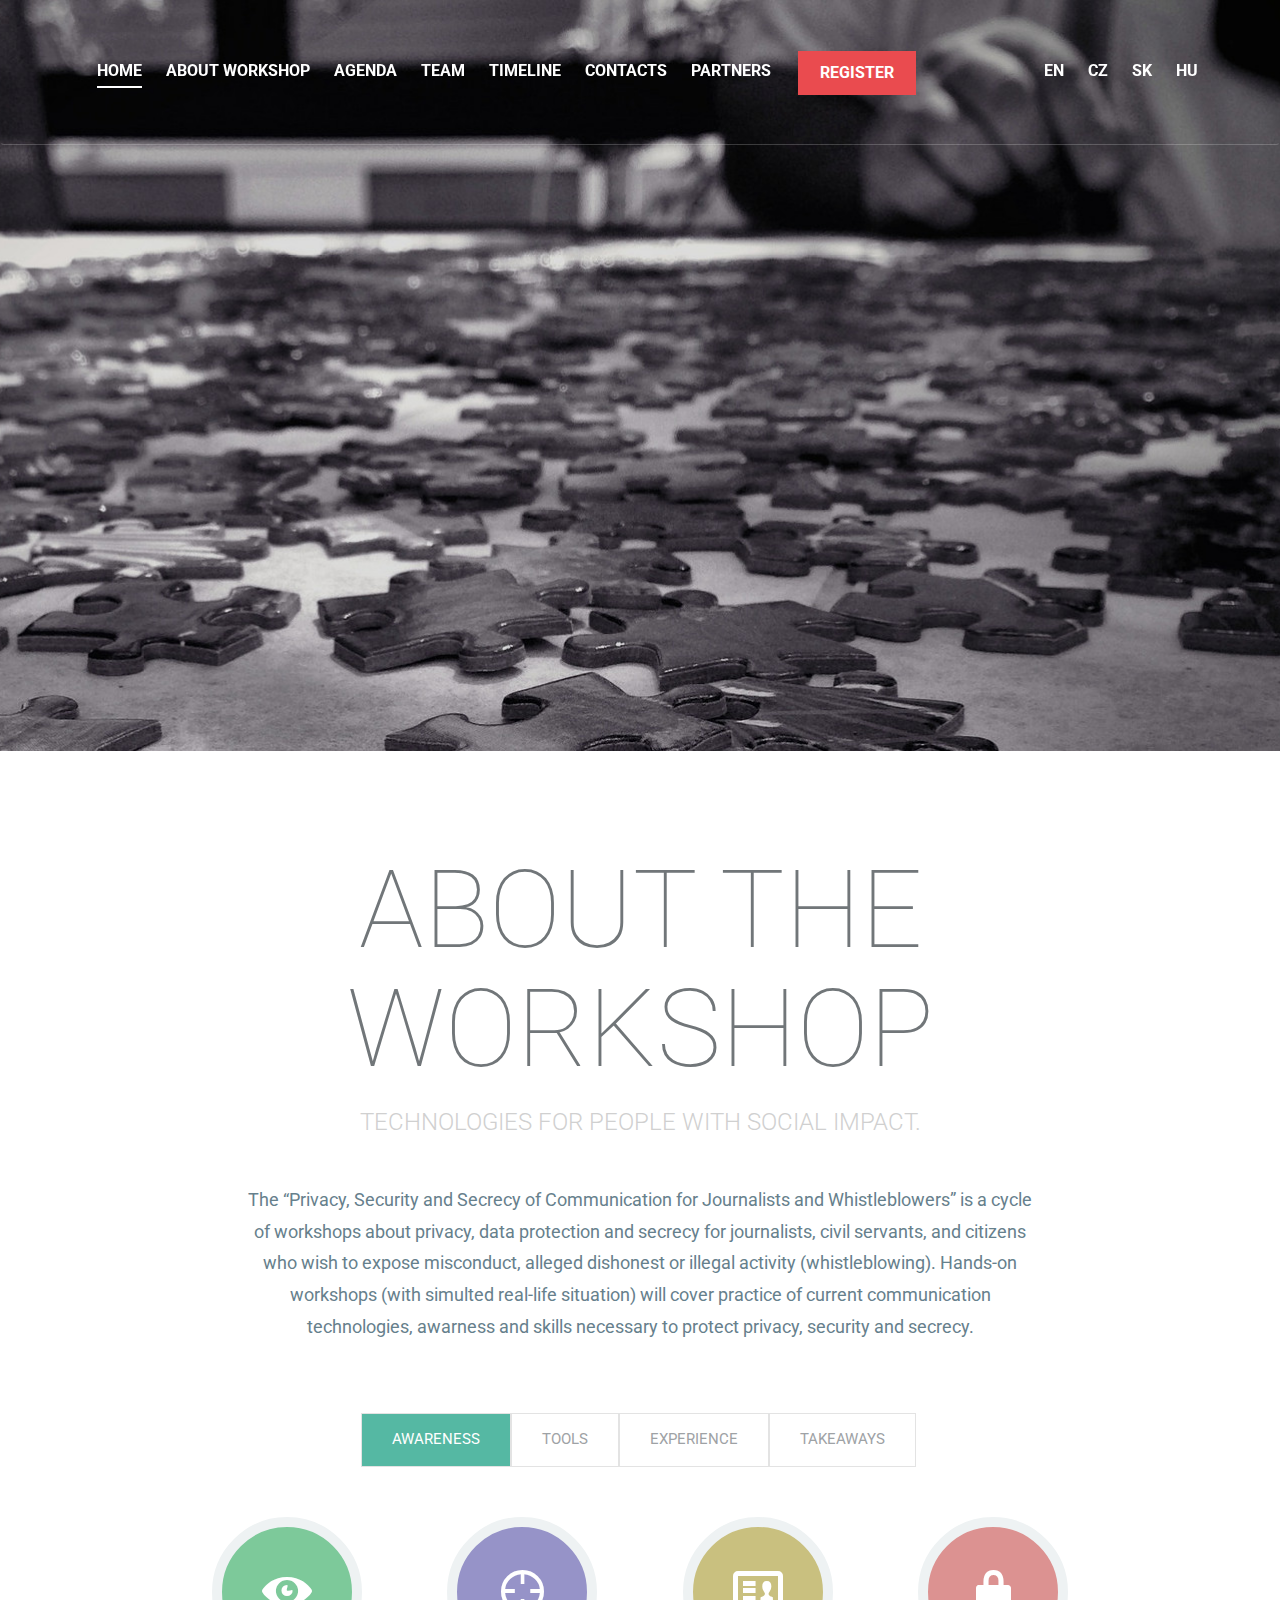
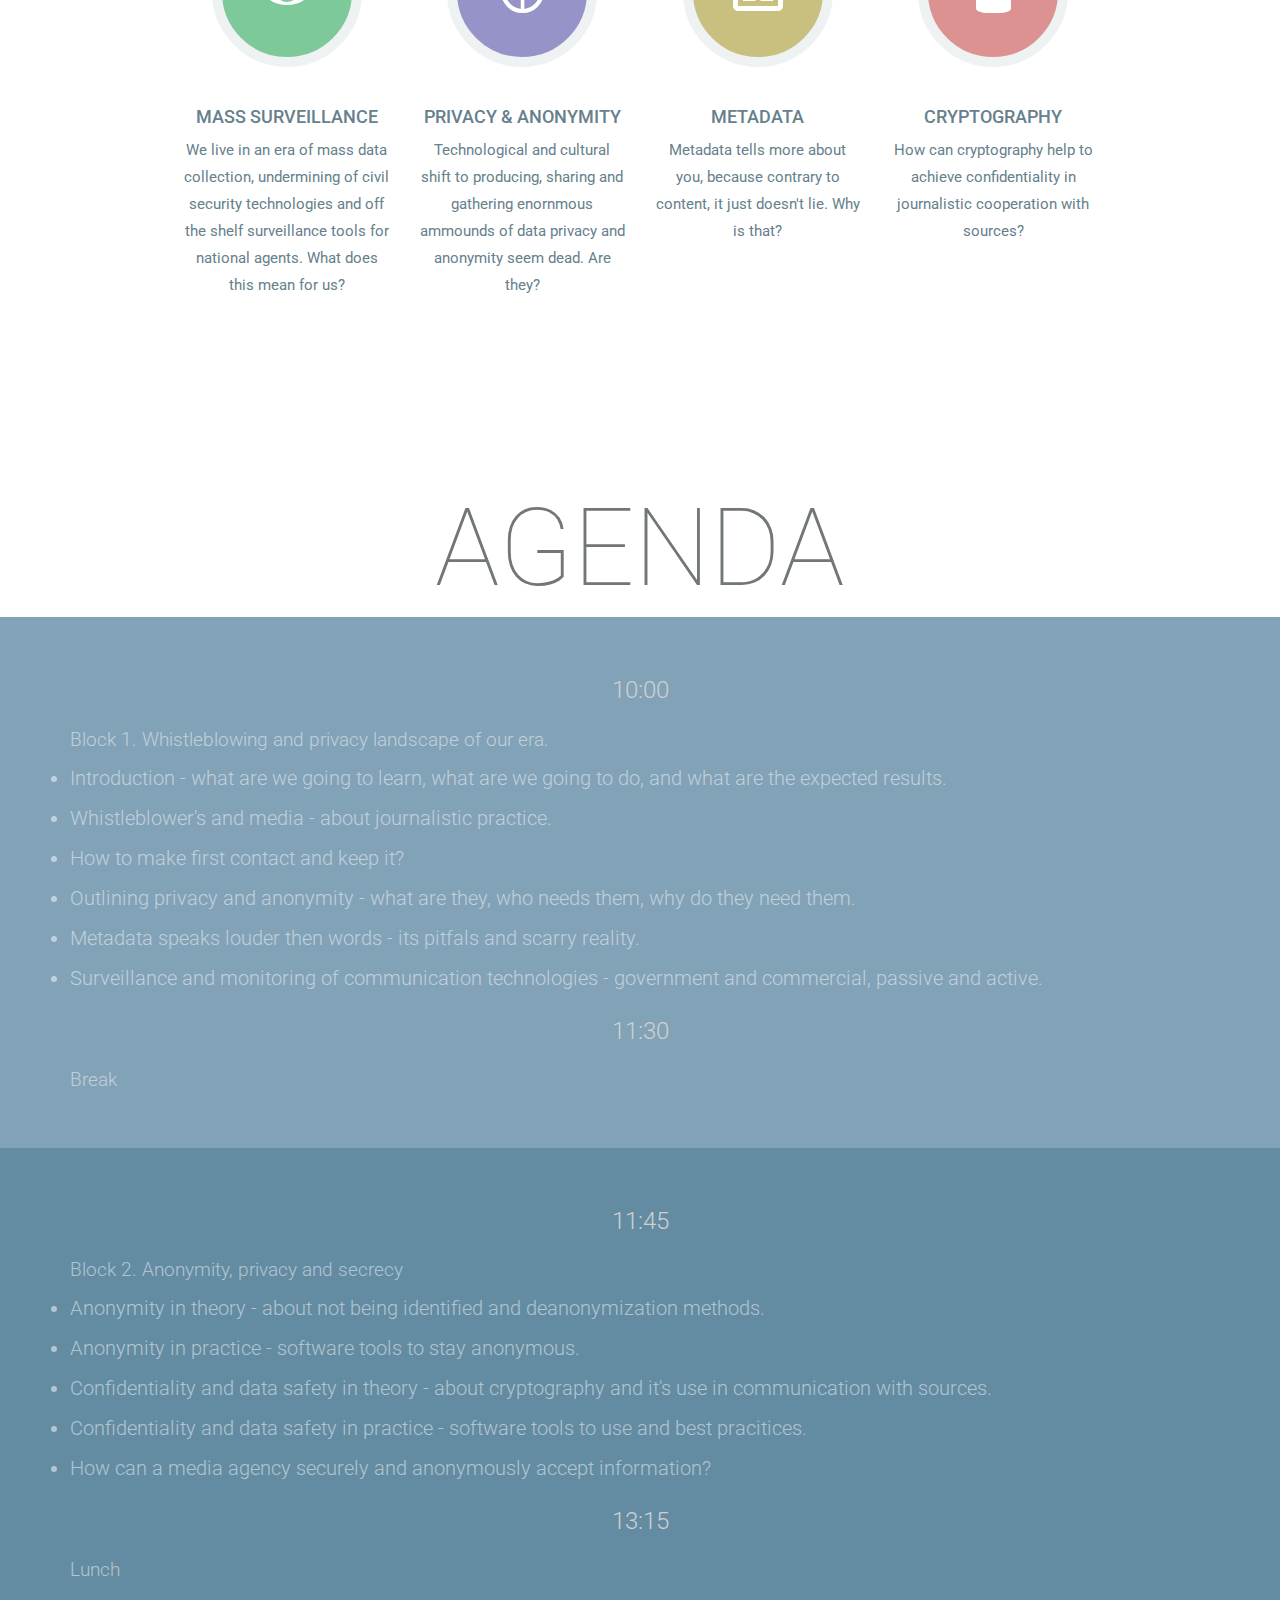
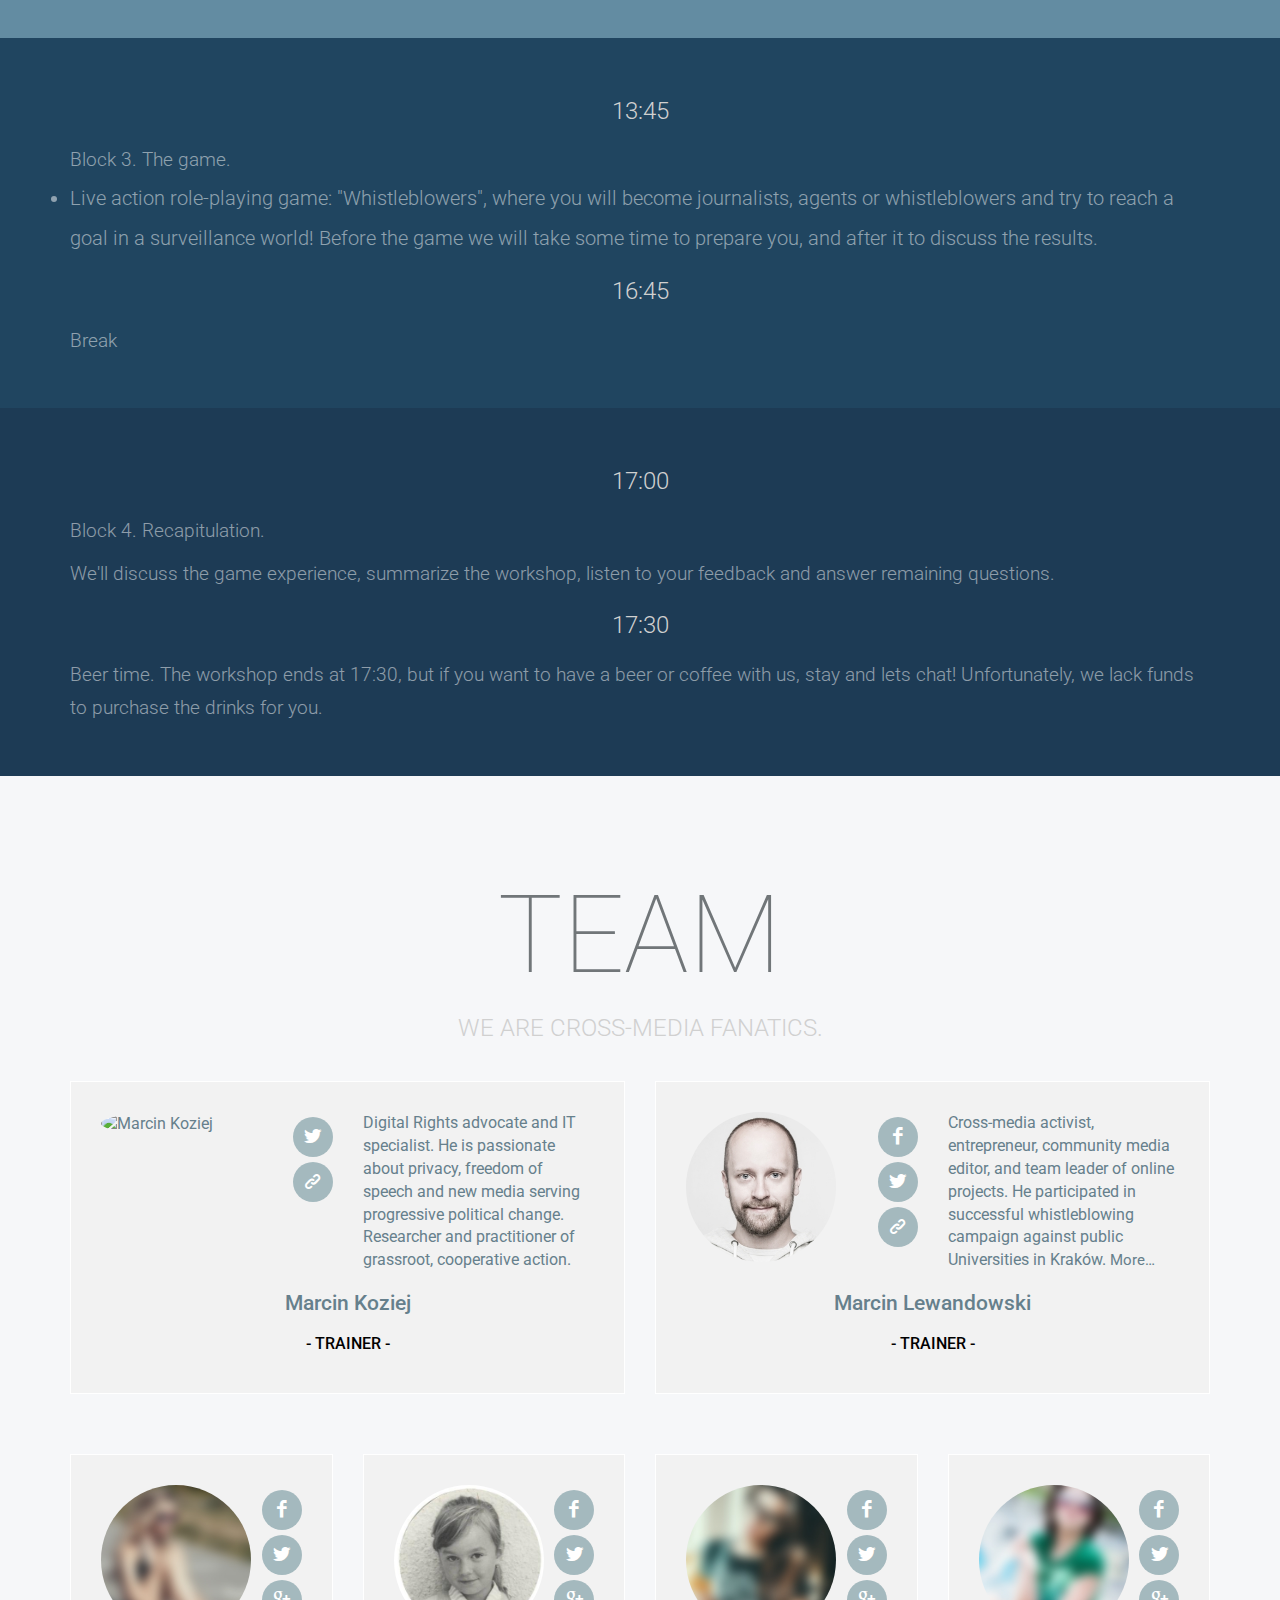
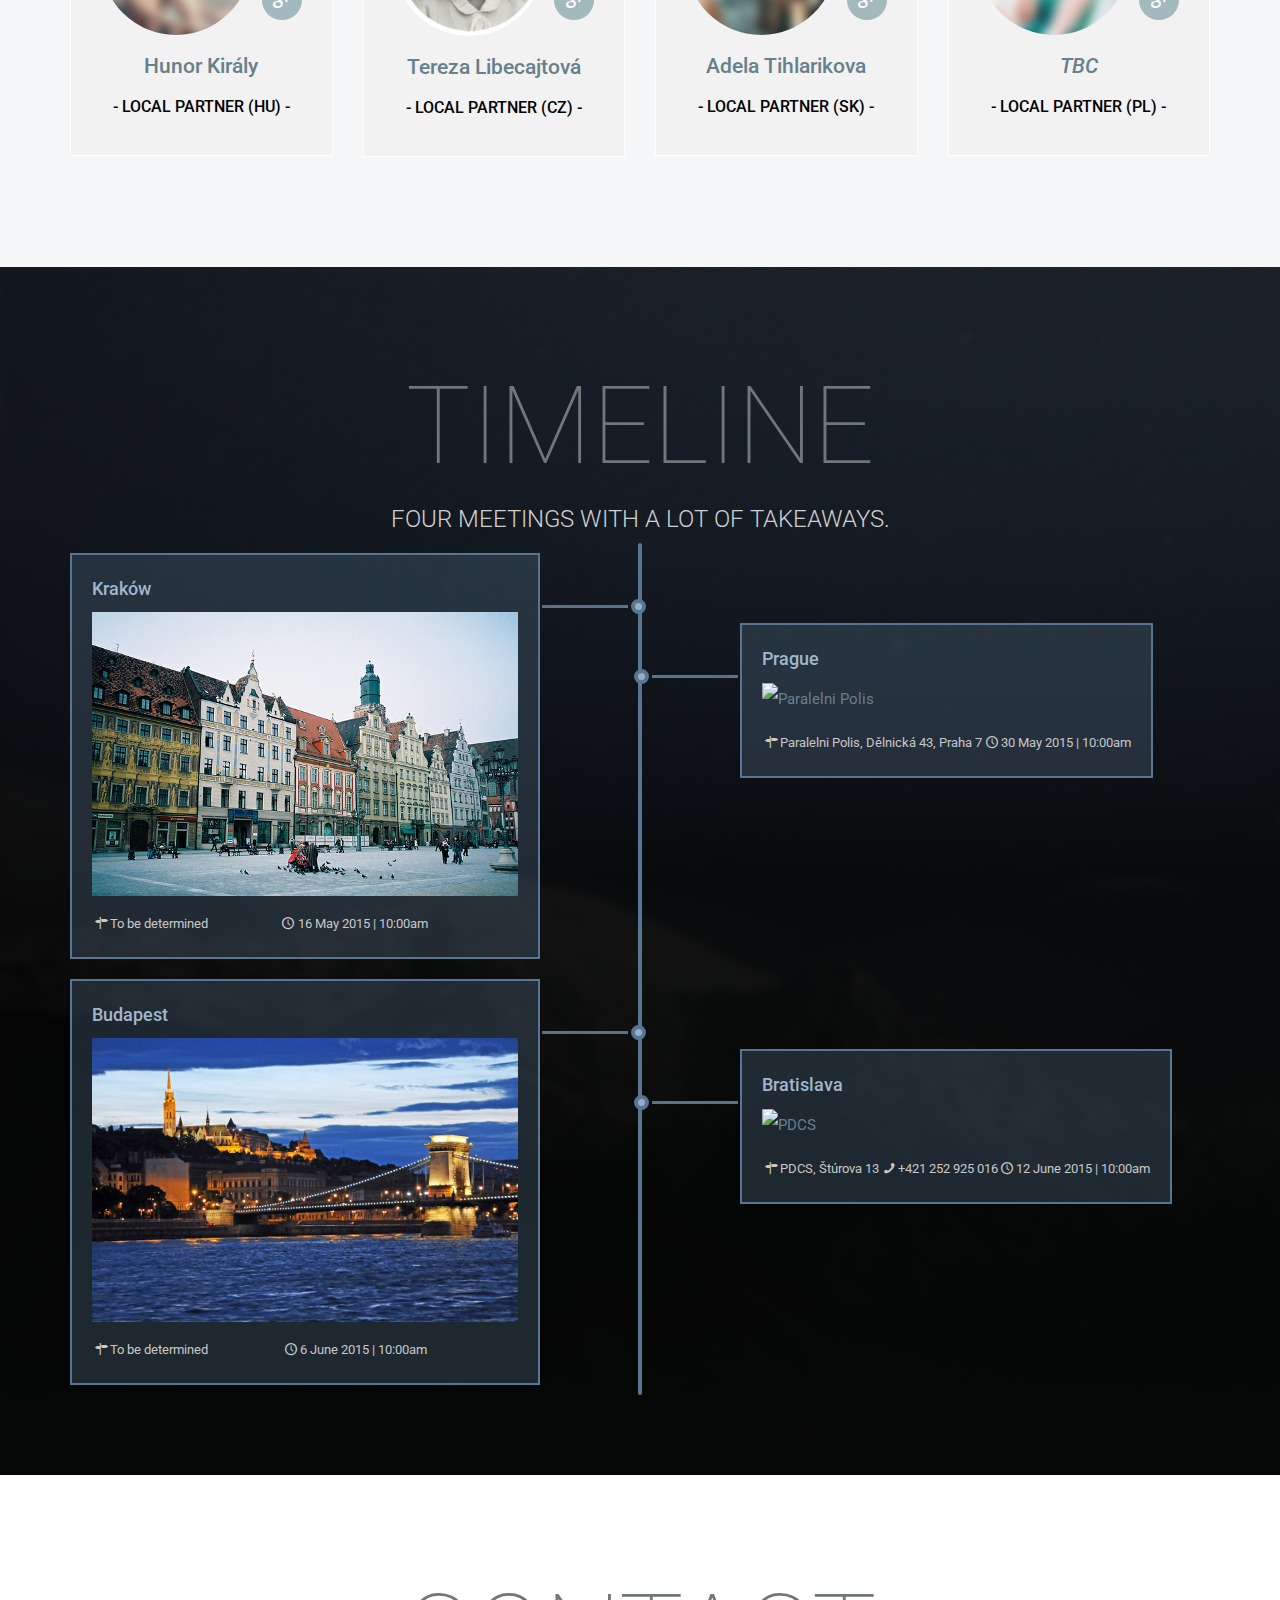
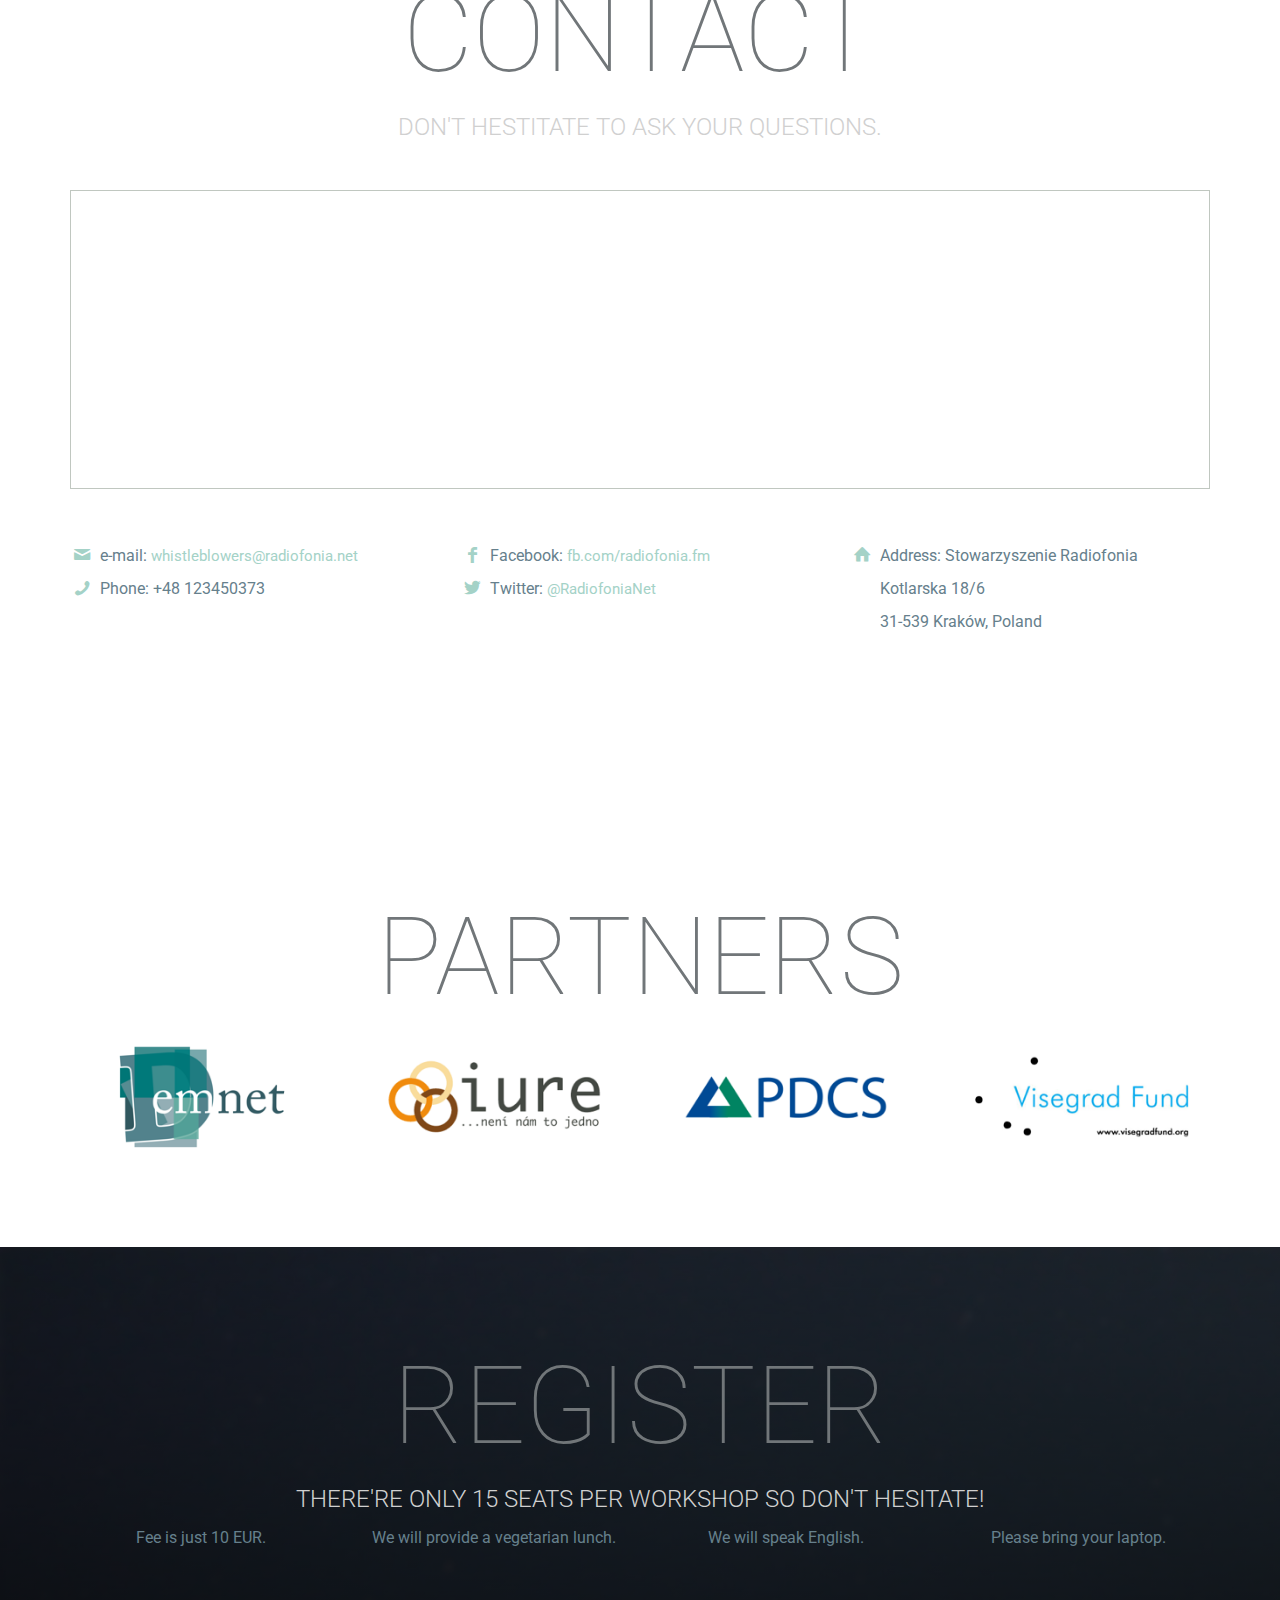
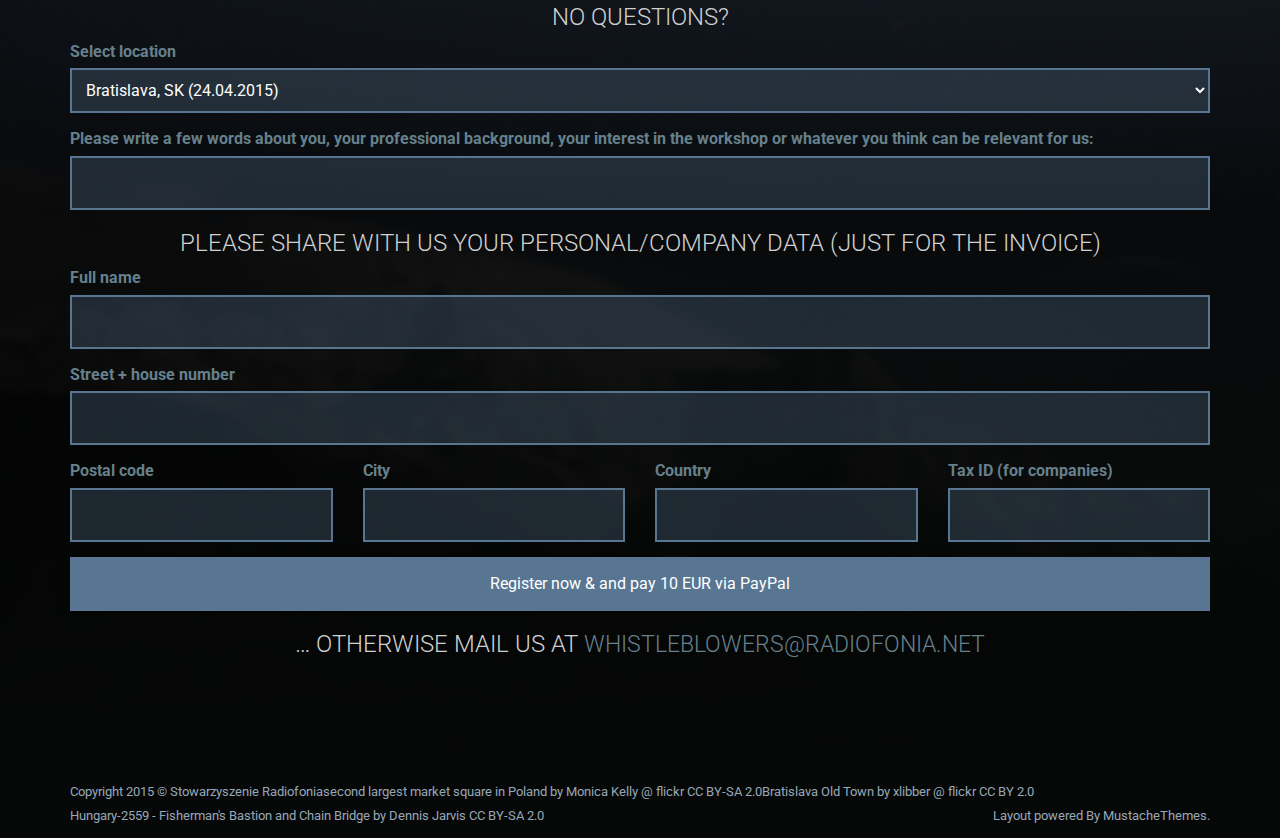
==== commit e6b1fc87: "translation: hungarian, slovak" ====
--- a/index.html
+++ b/index.html
@@ -9,9 +9,9 @@
 
 	<!-- Responsive Metatag -->
 	<meta name="viewport" content="width=device-width, initial-scale=1, maximum-scale=1" />
-	  
+
 	<!-- <meta http-equiv="X-UA-Compatible" content="IE=9" />-->
-	
+
 	<!-- CSS -->
 	<link rel="stylesheet" href="css/vendors/bootstrap.min.css">
 
@@ -19,13 +19,13 @@
 	<link rel="stylesheet" href="css/vendors/fontello.css" >
 	<!--[if IE 7]>
 	<link rel="stylesheet" href="css/fontello-ie7.css" ><![endif]-->
-	
+
 	<!-- Owl Carousel -->
 	<link rel="stylesheet" href="js/vendors/owl-carousel/owl.carousel.css">
 	<link rel="stylesheet" href="js/vendors/owl-carousel/owl.theme.css">
 	<!-- Fancybox -->
 	<link rel="stylesheet" href="js/vendors/fancybox/jquery.fancybox.css" />
-	
+
 	<!-- Slider Revolution -->
 	<link rel="stylesheet" href="js/vendors/revolution/css/settings.css">
 
@@ -37,7 +37,7 @@
 
 	<!-- HTML5 shim, for IE6-8 support of HTML5 elements -->
 	<!--[if lt IE 9]>
-		<script src="http://html5shim.googlecode.com/svn/trunk/html5.js"></script>        
+		<script src="http://html5shim.googlecode.com/svn/trunk/html5.js"></script>
 	<![endif]-->
 
 	<!-- Media queries -->
@@ -65,10 +65,10 @@
 					<!-- do we have a logo?? Radiofonia's? -->
 					<!--<a class="navbar-brand" href="index.html"><img src="img/logo.png" alt="//"></a>-->
 				</div>
-				
+
 				<!-- Collect the nav links, forms, and other content for toggling -->
 				<div class="collapse navbar-collapse">
-					<ul class="nav navbar-nav menu-effect">	
+					<ul class="nav navbar-nav menu-effect">
 						<li class="active"><a href="#home">Home</a></li>
 						<li><a href="#about-us">About Workshop</a></li>
 						<li><a href="#events">Agenda</a></li>
@@ -76,12 +76,15 @@
 						<li><a href="#timeline">Timeline</a></li>
 						<li><a href="#contacts">Contacts</a></li>
 						<li><a href="#partners">Partners</a></li>
-						<li><a class="btn btn-donation" href="#register">Register</a></li>		
+						<li><a class="btn btn-donation" href="#register">Register</a></li>
 					</ul>
 
-					<ul class="nav navbar-nav navbar-right menu-effect">	
+					<ul class="nav navbar-nav navbar-right menu-effect">
 						<li><a href="index.html">EN</a></li>
 						<li><a href="index.czech.html">CZ</a></li>
+						<li><a href="index.slovak.html">SK</a></li>
+						<li><a href="index.hungarian.html">HU</a></li>
+
 					</ul>
 				</div><!--/.nav-collapse -->
 			</div>
@@ -93,17 +96,18 @@
 				<ul>
 					<li data-transition="fade" data-slotamount="1">
 						<img src="img/slider/wh_slide_02.jpg" alt="//" /> <!-- Puzzle, Kevin Dooley @ flickr, CC-BY 2.0 -->
-						<div 
-							class="caption lft txt" 
+						<div
+							class="caption lft txt"
 							data-x="center"
 							data-y="210"
 							data-speed="1000"
 							data-start="1000"
 							data-easing="easeOutBack"
-						>		
+						>
 							<p>Whistleblowers.</p>
 							<p>Privacy, Security and Secrecy of Communication</p>
 							<a href="#register" class="btn btn-slider">Register for the workshop</a>
+							<h3><!--Nearest:  April 2014 --><span><!-- (--><a href="#timeline">See dates</a><!--)--></span></h3>
 						</div>
 					</li>
 
@@ -213,15 +217,15 @@
 							</div>
 							<div class="col-sm-9">
 								<h3 class="text-left">TAILS</h3>
-								<p>You will receive a live pendrive with <a target="_blank" href="https://tails.boum.org/">TAILS</a> - operating sytem that aims at preserving your privacy and anonymity.</p>
-							</div>
-						</div>
-					</div>
-
-				</div>	
-				
-			</div>
-		</article>	
+								<p>You will receive a live pendrive with <a target="_blank" href="https://tails.boum.org/">TAILS</a> - operating system that aims at preserving your privacy and anonymity.</p>
+							</div>
+						</div>
+					</div>
+
+				</div>
+
+			</div>
+		</article>
 		<!-- end About Us-->
 
 
@@ -424,19 +428,41 @@
 
 
 				<div class="timeline">
-					
+
 					<ul class="columns">
+
+
+					<li>
+						<a href="#" class="timeline-item">
+							<h5>Kraków</h5>
+							<figure><img src="img/timeline/krakow.jpg" alt="Paralelni Polis" /></figure>
+							<ul class="foot">
+								<li><i class="icon-address"></i>To be determined</li>
+								<li><i class="icon-clock"></i>16 May 2015 | 10:00am</li>
+							</ul>
+						</a>
+					</li>
 					<li>
 						<a href="#" class="timeline-item">
 							<h5>Prague</h5>
 							<figure><img src="img/timeline/paralelni_polis.jpg" alt="Paralelni Polis" /></figure>
 							<ul class="foot">
 								<li><i class="icon-address"></i>Paralelni Polis, Dělnická 43, Praha 7</li>
-								<li><i class="icon-clock"></i>11 April 2015 | 10:00pm</li>
+								<li><i class="icon-clock"></i>30 May 2015 | 10:00am</li>
 							</ul>
 						</a>
 					</li>
-	
+
+					<li>
+						<a href="#" class="timeline-item">
+							<h5>Budapest</h5>
+							<figure><img src="img/timeline/budapest.jpg" alt="Paralelni Polis" /></figure>
+							<ul class="foot">
+								<li><i class="icon-address"></i>To be determined</li>
+								<li><i class="icon-clock"></i>6 June 2015 | 10:00am</li>
+							</ul>
+						</a>
+					</li>
 					<li>
 						<a href="#" class="timeline-item">
 							<h5>Bratislava</h5>
@@ -445,31 +471,11 @@
 								<li><i class="icon-address"></i>PDCS, Štúrova 13</li>
 								<li><i class="icon-phone"></i>+421 252 925 016</li>
 
-								<li><i class="icon-clock"></i>24 April 2015 | 10:00pm</li>
+								<li><i class="icon-clock"></i>12 June 2015 | 10:00am</li>
 							</ul>
 						</a>
 					</li>
-					<li>
-						<a href="#" class="timeline-item">
-							<h5>Kraków</h5>
-							<figure><img src="img/timeline/krakow.jpg" alt="Paralelni Polis" /></figure>
-							<ul class="foot">
-								<li><i class="icon-address"></i>???</li>
-								<li><i class="icon-clock"></i>16 May 2015 | 10:00pm</li>
-							</ul>
-						</a>
-					</li>
-					<li>
-						<a href="#" class="timeline-item">
-							<h5>Budapest</h5>
-							<figure><img src="img/timeline/budapest.jpg" alt="Paralelni Polis" /></figure>
-							<ul class="foot">
-								<li><i class="icon-address"></i>???</li>
-								<li><i class="icon-clock"></i>6 June 2015 | 10:00pm</li>
-							</ul>
-						</a>
-					</li>
-					</ul>
+				      </ul>
 				</div>
 			</div>
 		</article>
@@ -569,7 +575,7 @@
 			<div class="container">
 				<h2>Contact</h2>
 				<h3>Don't hestitate to ask your questions.</h3>
-				
+
 				<div class="map"><div id="map"></div></div>
 
 				<div class="row">
@@ -664,15 +670,15 @@
 					<input type="hidden" name="on5" value="City">
 					<input type="hidden" name="on6" value="Country">
 					<input type="hidden" name="on7" value="Tax ID">
-					
+
 					<div class="form-group">
 						<label for="register-location">Select location</label>
 						<select name="os0" class="form-control" id="register-location">
-						  <option value="Prague, CZ (11.04.2015)">Prague, CZ (11.04.2015) </option>
 						  <option value="Bratislava, SK (24.04.2015)">Bratislava, SK (24.04.2015) </option>
 						  <option value="Kraków, PL (16.05.2015)">Kraków, PL (16.05.2015) </option>
+						  <option value="Prague, CZ (30.05.2015)">Prague, CZ (30.05.2015) </option>
 						  <option value="Budapest, HU (06.06.2015)">Budapest, HU (06.06.2015) </option>
-						</select> 
+						</select>
 					</div>
 
 					<div class="form-group">
@@ -715,7 +721,7 @@
 								<input type="text" name="os7" maxlength="10" class="form-control" id="register-invoice-taxid">
 							</div>
 						</div>
-					</div>						
+					</div>
 
 
 					<div class="form-group">
@@ -727,10 +733,10 @@
 					<img alt="" border="0" src="https://www.paypalobjects.com/pl_PL/i/scr/pixel.gif" width="1" height="1">
 				</form>
 
-				
-			</div>
-		</article>	
-		<!-- end Register -->		
+
+			</div>
+		</article>
+		<!-- end Register -->
 
 	</section>
 	<!-- end Content -->
@@ -745,7 +751,7 @@
 			<p class="address">Layout powered By MustacheThemes.</p>
 		</div>
 	</footer>
-	<!-- end Footer --> 
+	<!-- end Footer -->
 
 
 
@@ -763,7 +769,7 @@
 
 		<!-- Owl Carousel -->
 		<script src="js/vendors/owl-carousel/owl.carousel.js"></script>
-		
+
 		<!-- Fancybox -->
 		<script src="js/vendors/fancybox/jquery.fancybox.js" ></script>
 
@@ -797,7 +803,7 @@
 		  if(isProduction()) {
 		    ga('create', 'UA-41304992-7', 'auto');
 		    ga('send', 'pageview');
-		  
+
 		    setTimeout(function() {
 		      ga('send', 'event', 'activity', '30s');
 		    }, 30000);
--- a/css/styles.css
+++ b/css/styles.css
@@ -1412,7 +1412,7 @@
   font-size: 1em;
   font-weight: 700;
   line-height: 30px;
-  margin: 55px 15px;
+  margin: 55px 12px;
   padding: 0;
   position: relative;
   text-transform: uppercase;
@@ -1691,6 +1691,12 @@
 .bannercontainer .tp-leftarrow,
 .bannercontainer .tp-rightarrow {
   display: none;
+}
+.bannercontainer h3 {
+    background-color: rgba(0,0,0,0.4);
+    display: block;
+    width: 50%;
+    margin: 0 auto;
 }
 /**
  *
@@ -2243,6 +2249,9 @@
   -ms-transition: all 0.2s linear 0s;
   transition: all 0.2s linear 0s;
 }
+.timeline .timeline-item li {
+    color: rgb(200,200,200);
+}
 .timeline .timeline-item:hover {
   border-color: #98adc8;
   color: #66808c;
@@ -2477,4 +2486,4 @@
 }
 .languages a:hover {
   color: rgba(255, 255, 255, 0.95);
-}+}
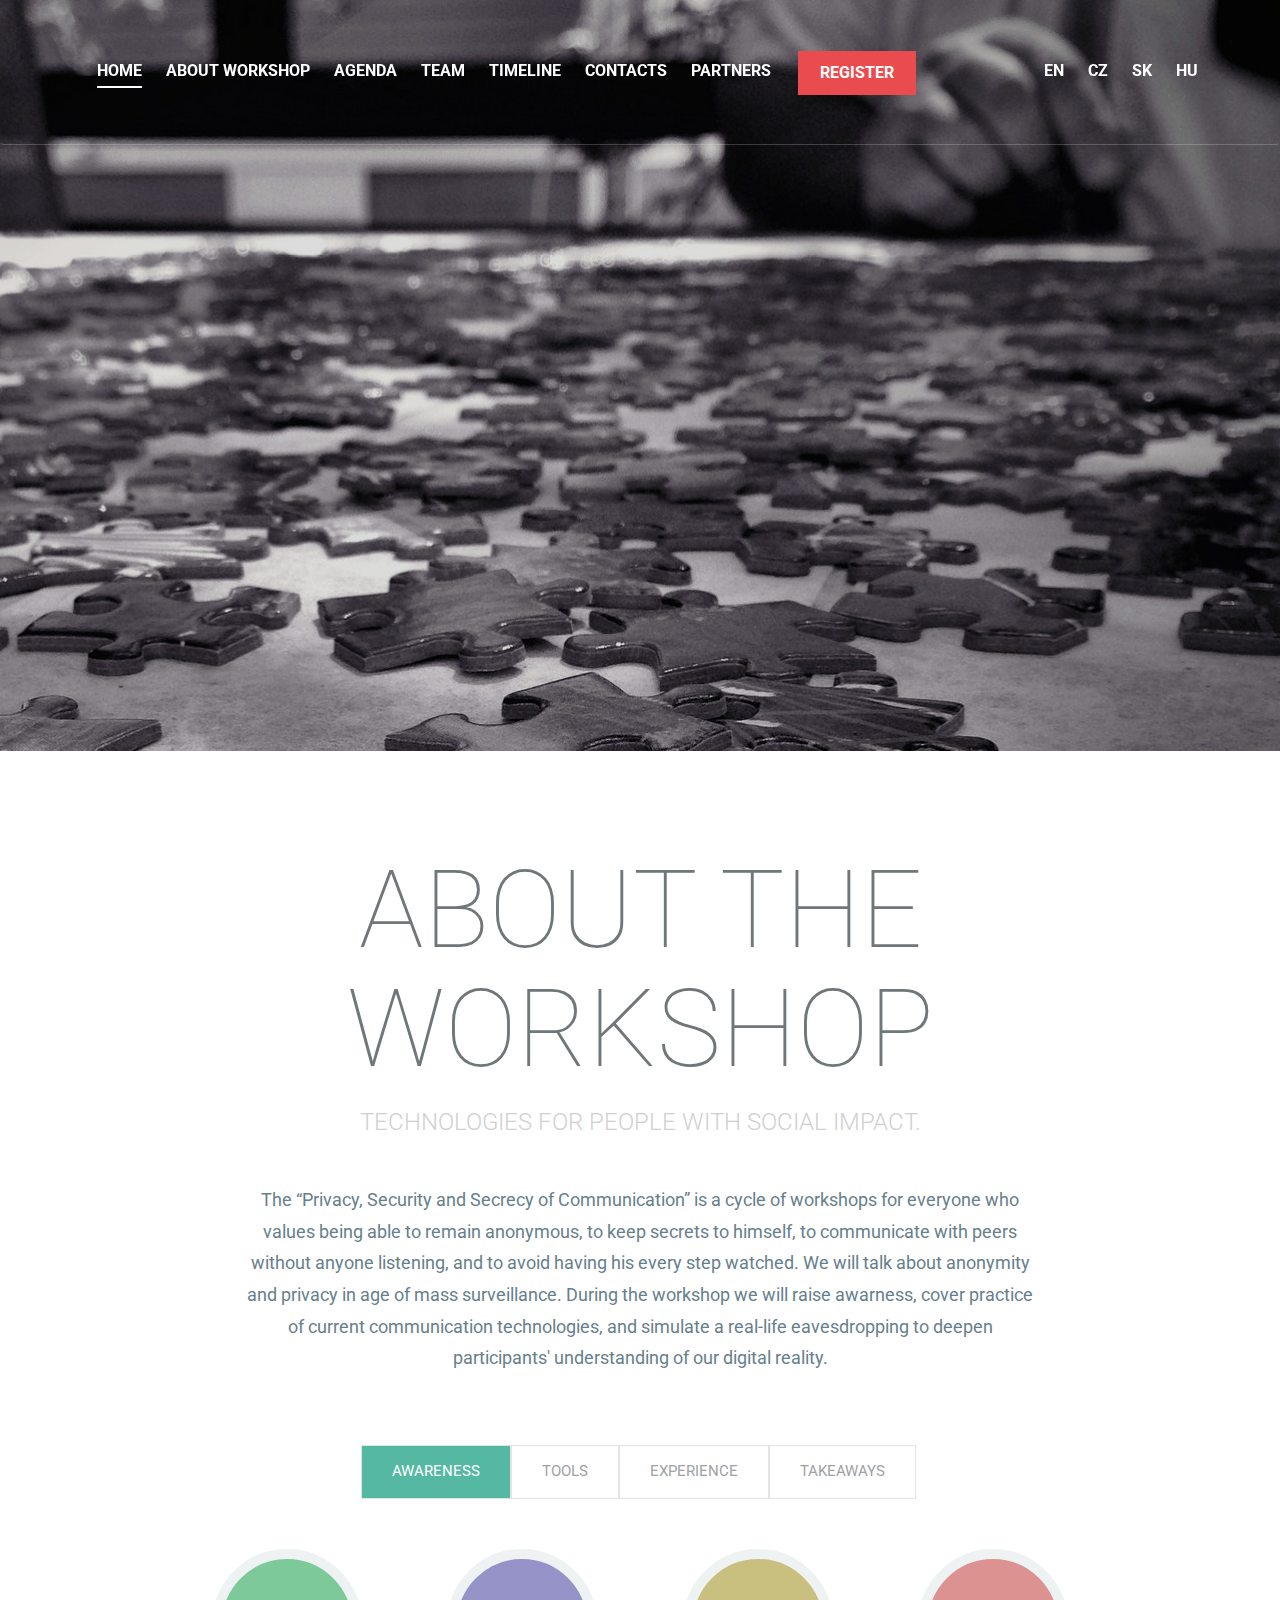
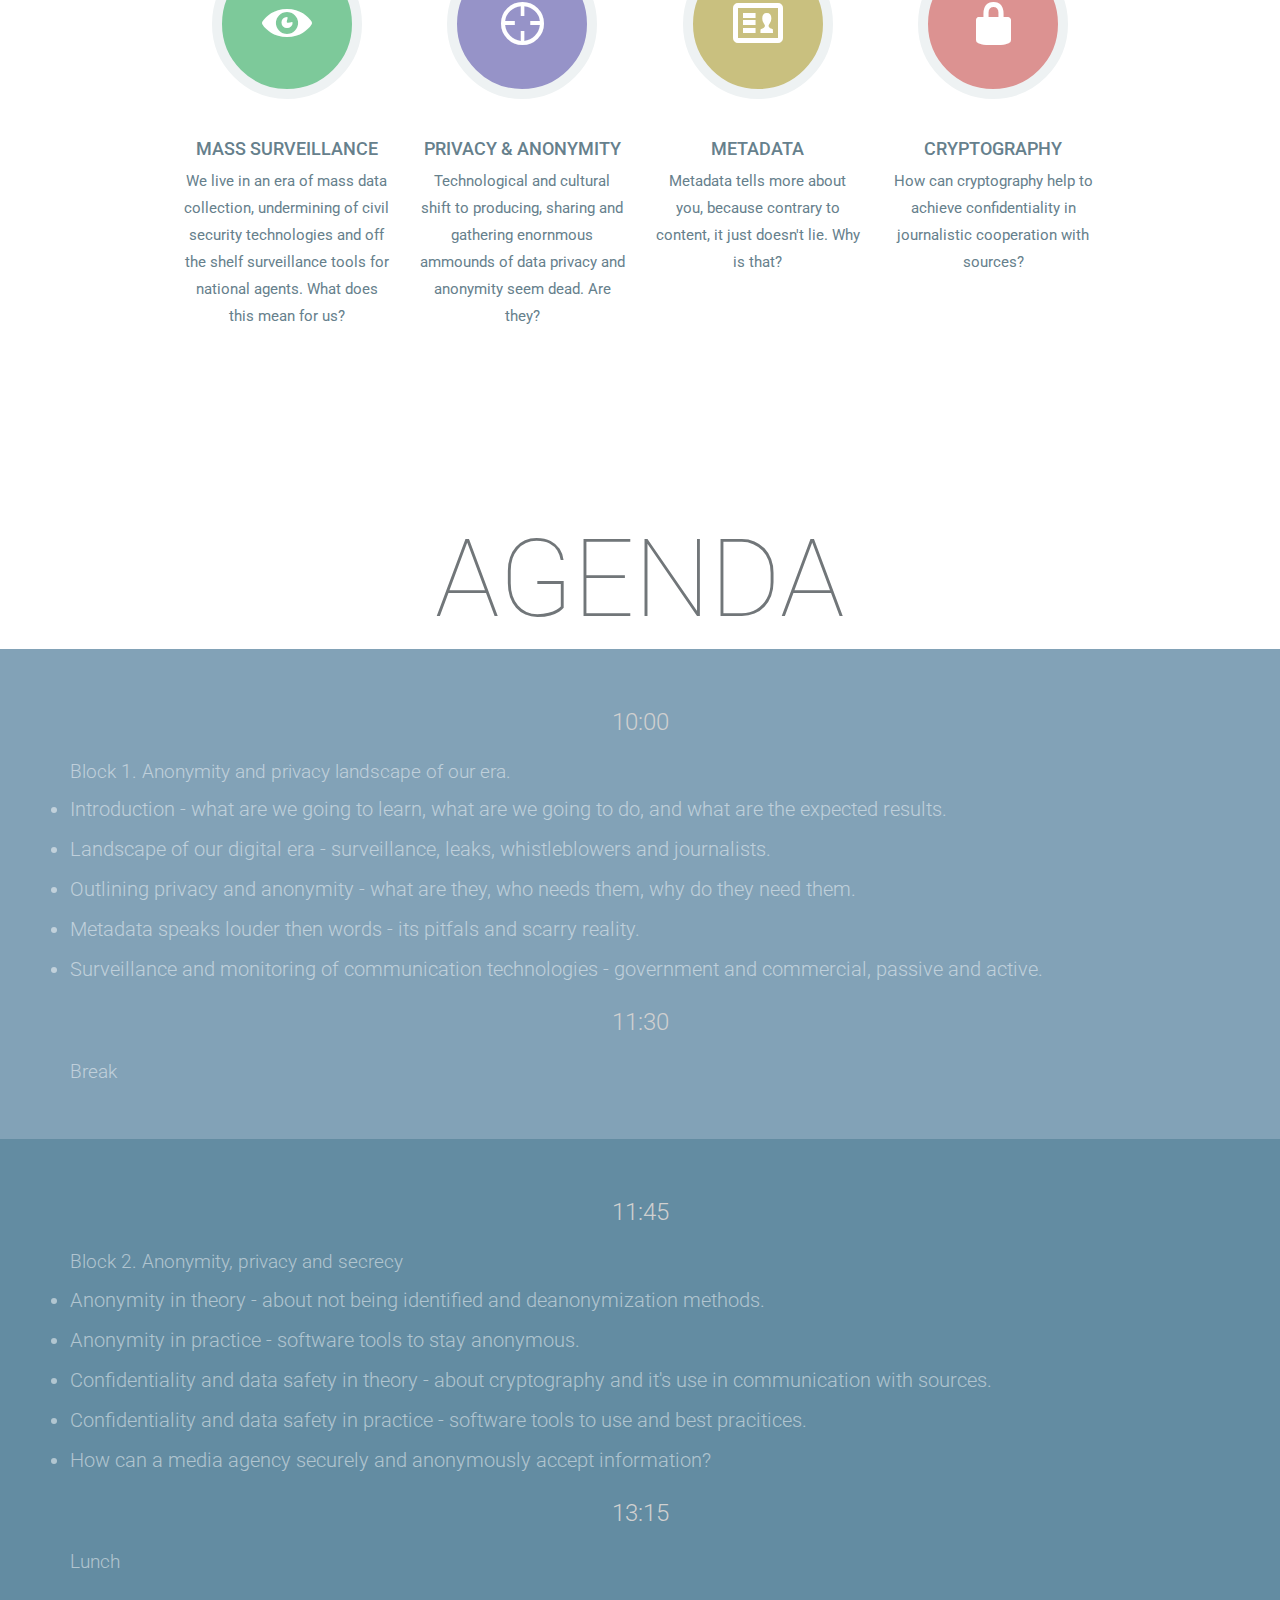
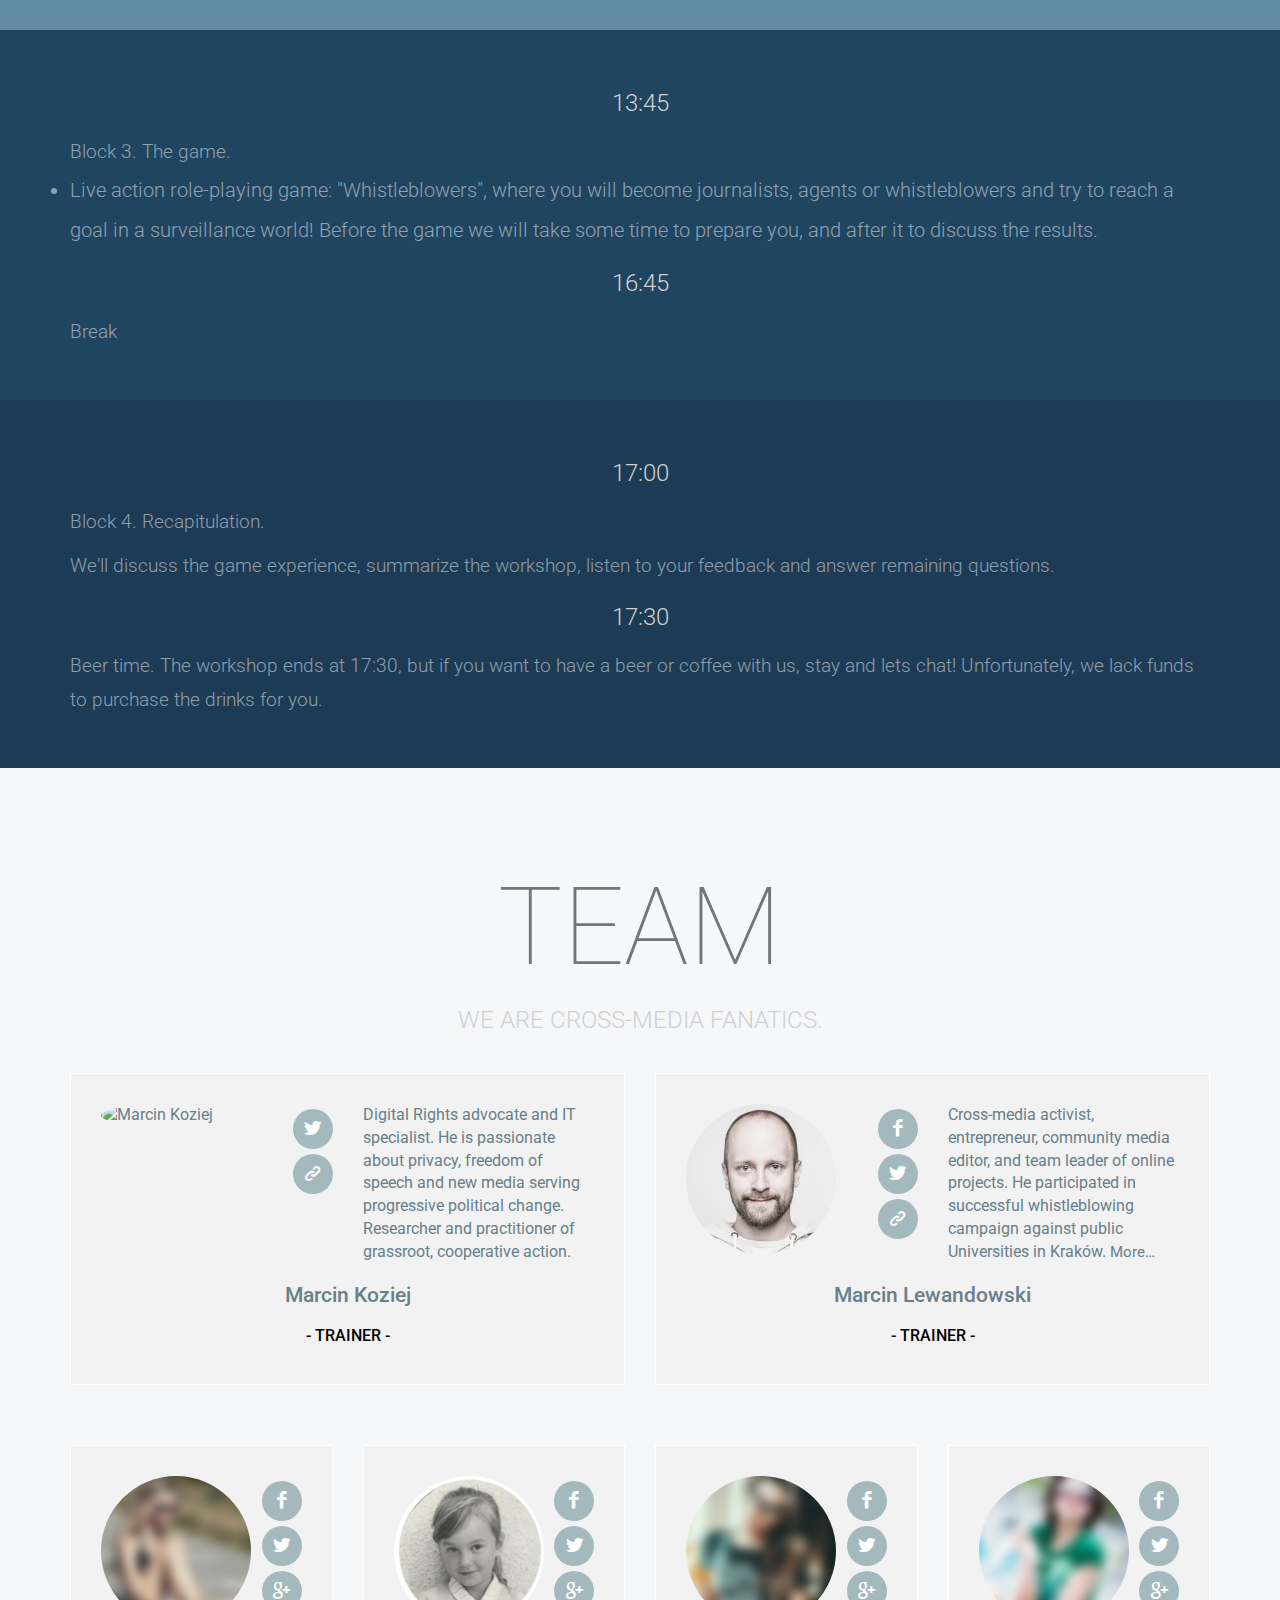
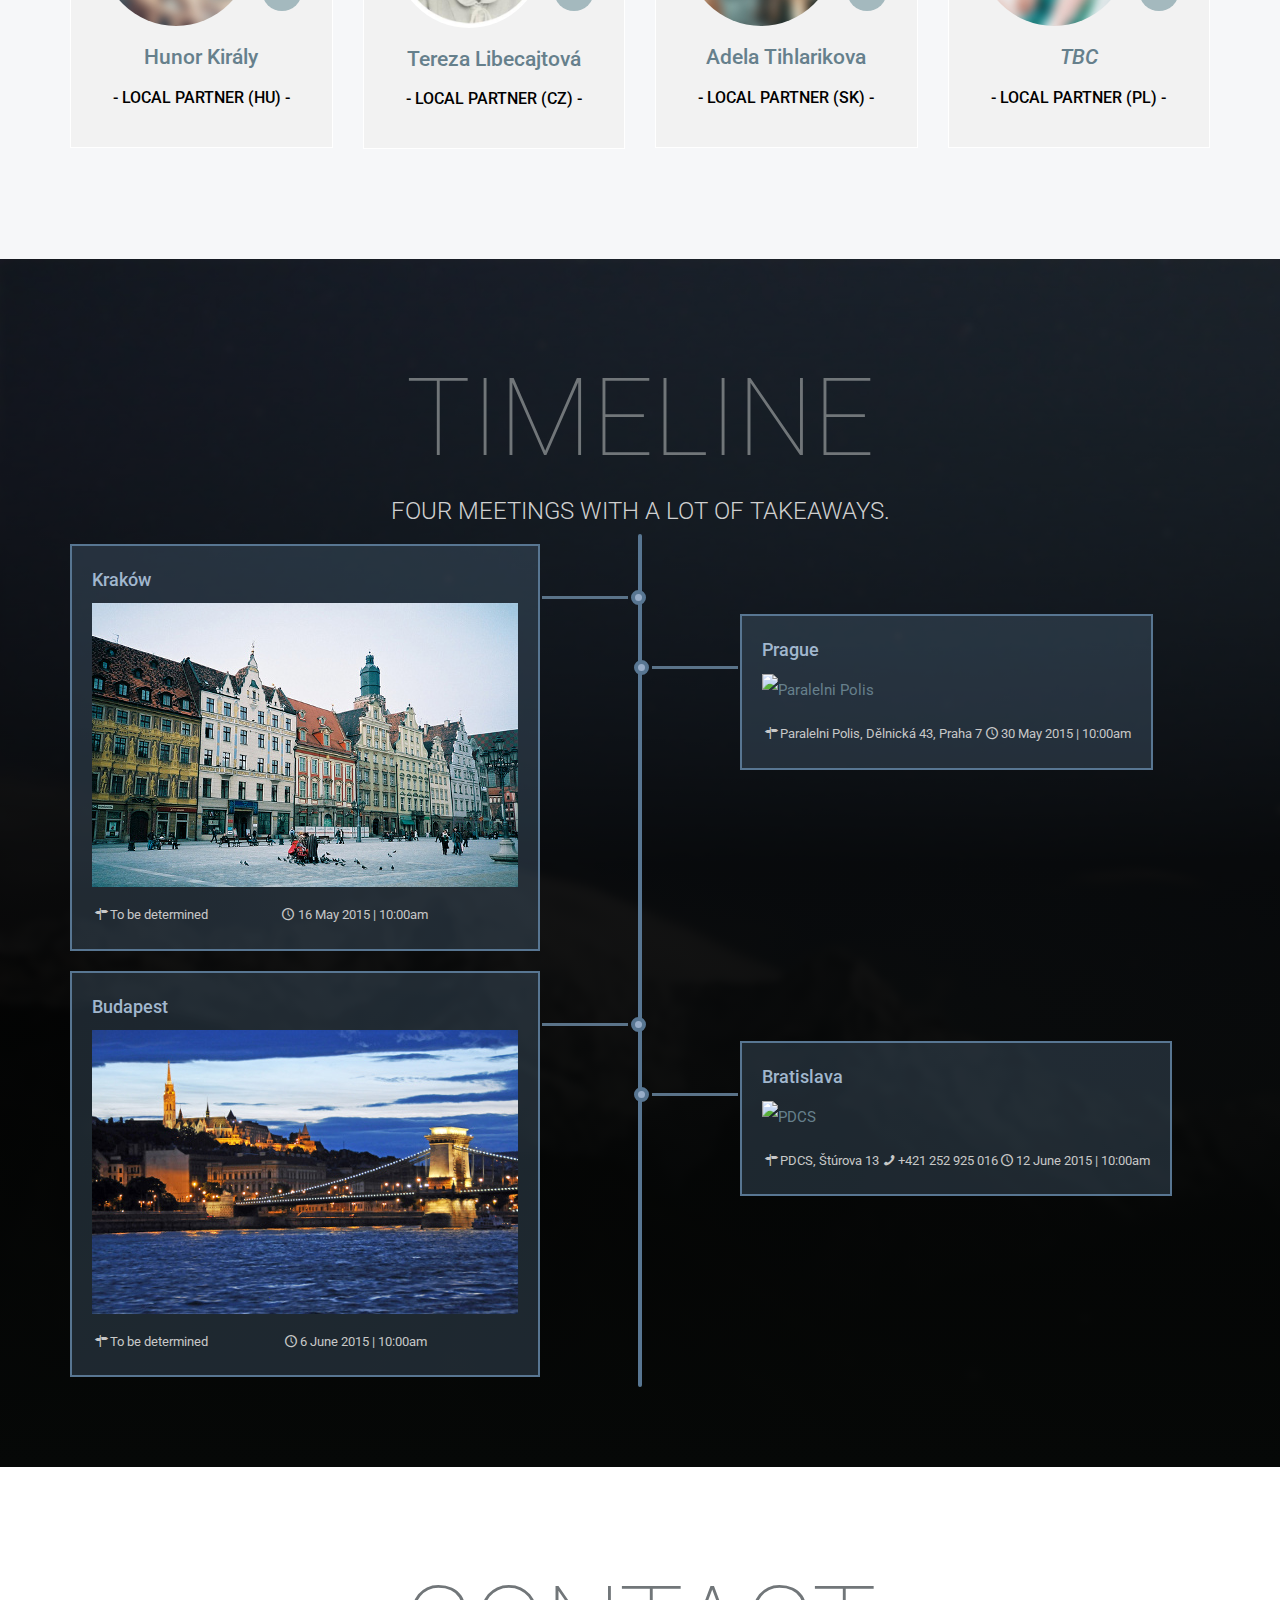
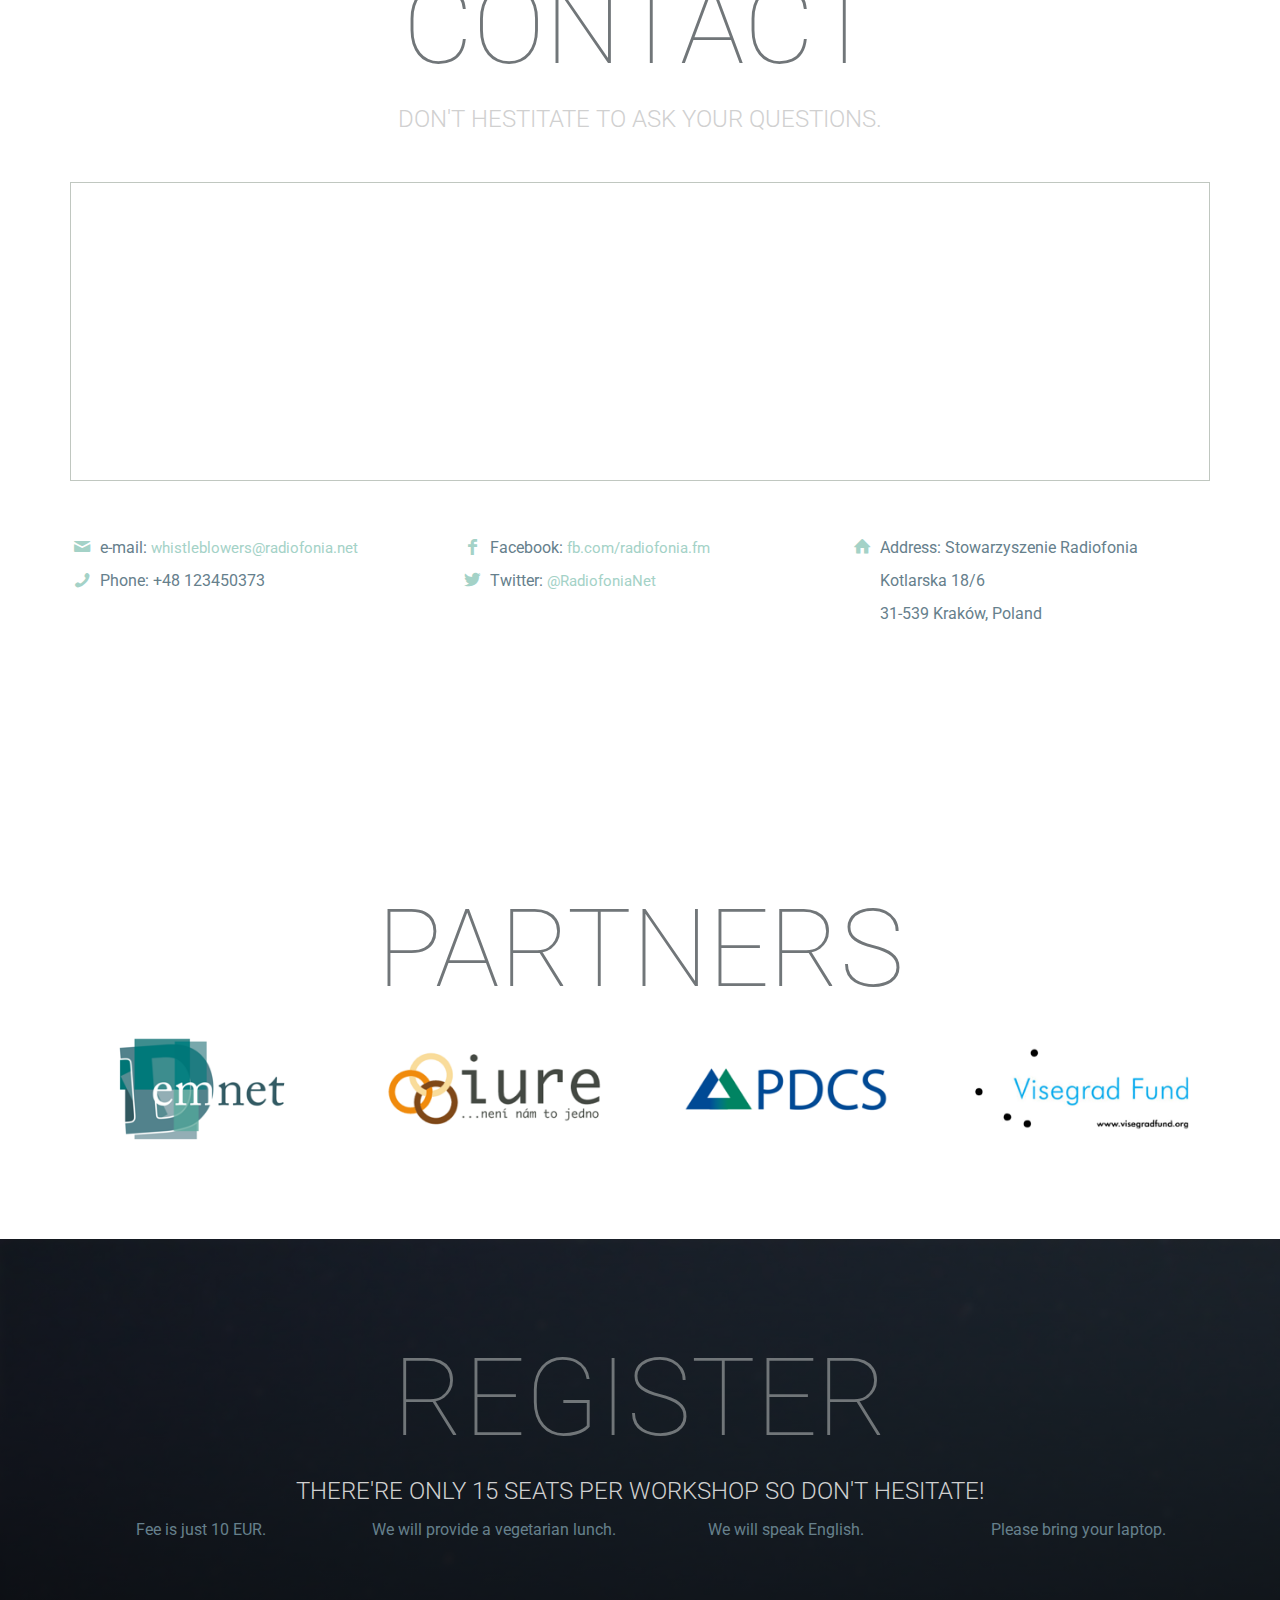
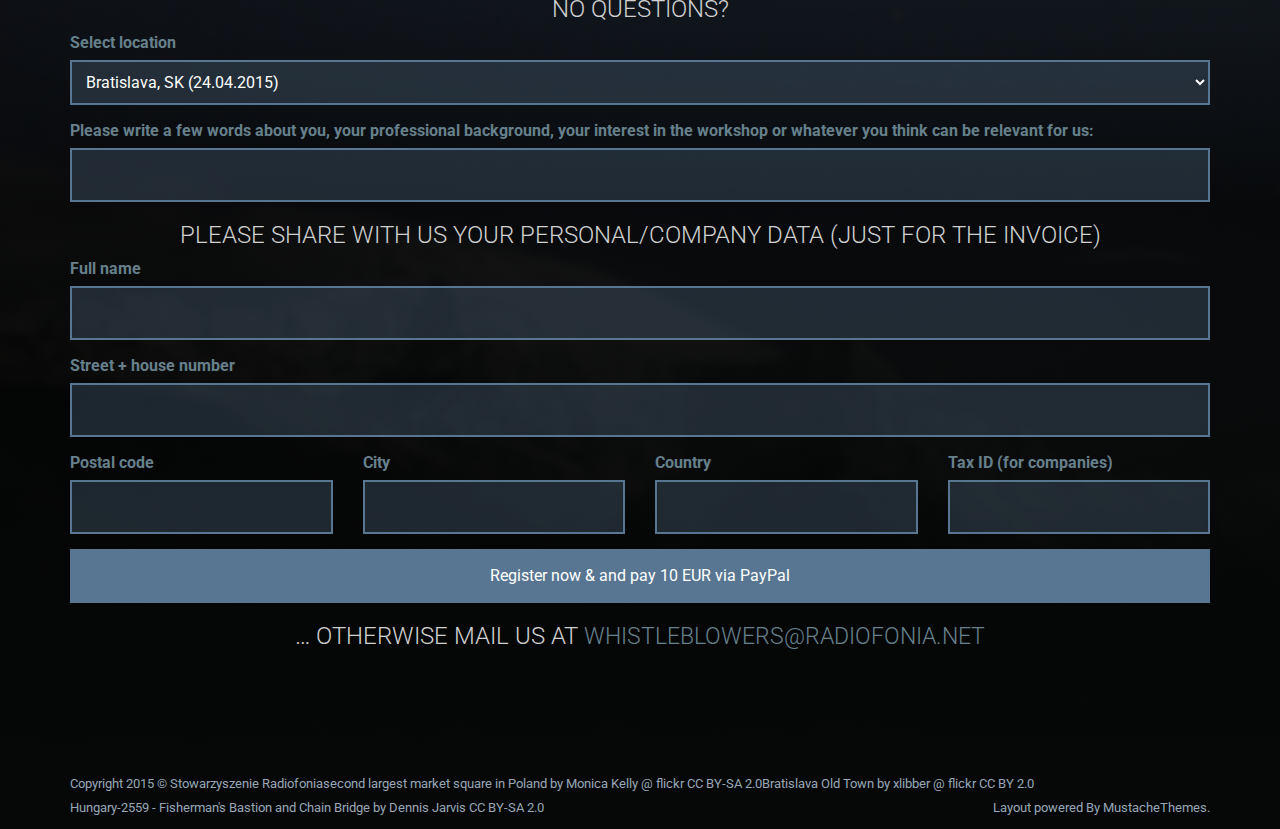
==== commit 69ae250d: "fixed translation for ML" ====
--- a/index.html
+++ b/index.html
@@ -5,7 +5,7 @@
 	<meta charset="utf-8"/>
 
 	<!-- Page Title -->
-	<title>Whistleblowers Workshop - Radiofonia</title>
+	<title>Privacy, Security and Secrecy of Communication Workshop - Radiofonia</title>
 
 	<!-- Responsive Metatag -->
 	<meta name="viewport" content="width=device-width, initial-scale=1, maximum-scale=1" />
@@ -104,7 +104,6 @@
 							data-start="1000"
 							data-easing="easeOutBack"
 						>
-							<p>Whistleblowers.</p>
 							<p>Privacy, Security and Secrecy of Communication</p>
 							<a href="#register" class="btn btn-slider">Register for the workshop</a>
 							<h3><!--Nearest:  April 2014 --><span><!-- (--><a href="#timeline">See dates</a><!--)--></span></h3>
@@ -128,7 +127,9 @@
 			<div class="container">
 				<h2>About The Workshop</h2>
 				<h3>Technologies for people with social impact.</h3>
-				<p>The “Privacy, Security and Secrecy of Communication for Journalists and Whistleblowers” is a cycle of workshops about privacy, data protection and secrecy for journalists, civil servants, and citizens who wish to expose misconduct, alleged dishonest or illegal activity (whistleblowing). Hands-on workshops (with simulted real-life situation) will cover practice of current communication technologies, awarness and skills necessary to protect privacy, security and secrecy.</p>
+				<p>
+					The “Privacy, Security and Secrecy of Communication” is a cycle of workshops for everyone who values being able to remain anonymous, to keep secrets to himself, to communicate with peers without anyone listening, and to avoid having his every step watched. We will talk about anonymity and privacy in age of mass surveillance. During the workshop we will raise awarness, cover practice of current communication technologies, and simulate a real-life eavesdropping to deepen participants' understanding of our digital reality.
+				</p>
 
 				<!-- Nav tabs -->
 				<ul class="nav nav-tabs tabs-horizontal text-center" role="tablist">
@@ -242,12 +243,12 @@
 
 <h3>10:00</h3>
 
-<p>Block 1. Whistleblowing and privacy landscape of our era.</p>
+<p>Block 1. Anonymity and privacy landscape of our era.</p>
 
 <ul>
 <li>Introduction - what are we going to learn, what are we going to do, and what are the expected results.</li>
-<li>Whistleblower's and media - about journalistic practice.</li>
-<li>How to make first contact and keep it?</li>
+<li>Landscape of our digital era - surveillance, leaks, whistleblowers and journalists.</li>
+<!--<li>How to make first contact and keep it?</li>-->
 <li>Outlining privacy and anonymity - what are they, who needs them, why do they need them.</li>
 <li>Metadata speaks louder then words - its pitfals and scarry reality.</li>
 <li>Surveillance and monitoring of communication technologies - government and commercial, passive and active.</li>
@@ -355,8 +356,7 @@
 								</div>
 
 								<div class="col-md-6">
-Cross-media activist, entrepreneur, community media editor, and team leader of online projects. He participated
-in successful whistleblowing campaign against public Universities in Kraków. <a href="http://portfolio.saepia.net/?utm_source=resume&amp;utm_medium=link&amp;utm_content=whistleblowers&amp;utm_campaign=me">More&hellip;</a>
+Cross-media activist, entrepreneur, community media editor, and team leader of online projects. He participated in successful whistleblowing campaign against public Universities in Kraków. <a href="http://portfolio.saepia.net/?utm_source=resume&amp;utm_medium=link&amp;utm_content=whistleblowers&amp;utm_campaign=me">More&hellip;</a>
 								</div>
 
 							</div>
@@ -428,10 +428,7 @@
 
 
 				<div class="timeline">
-
 					<ul class="columns">
-
-
 					<li>
 						<a href="#" class="timeline-item">
 							<h5>Kraków</h5>
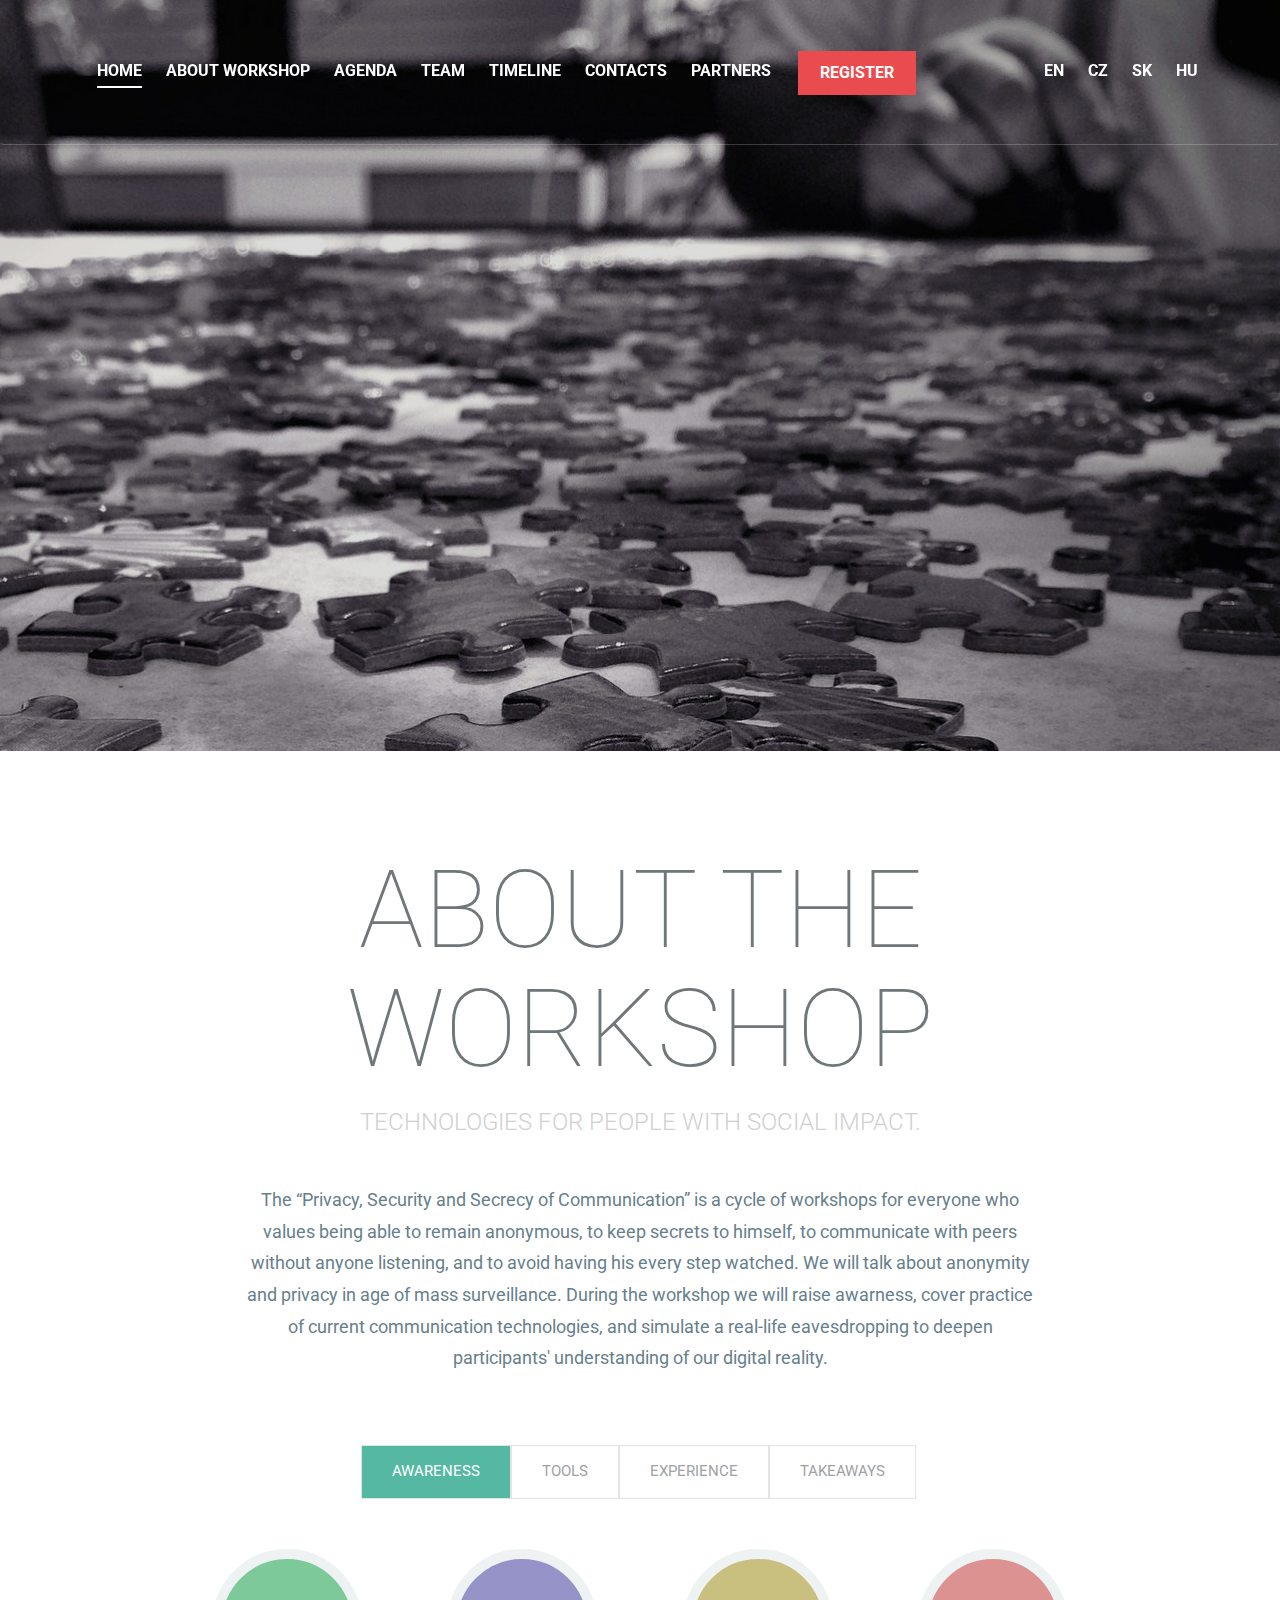
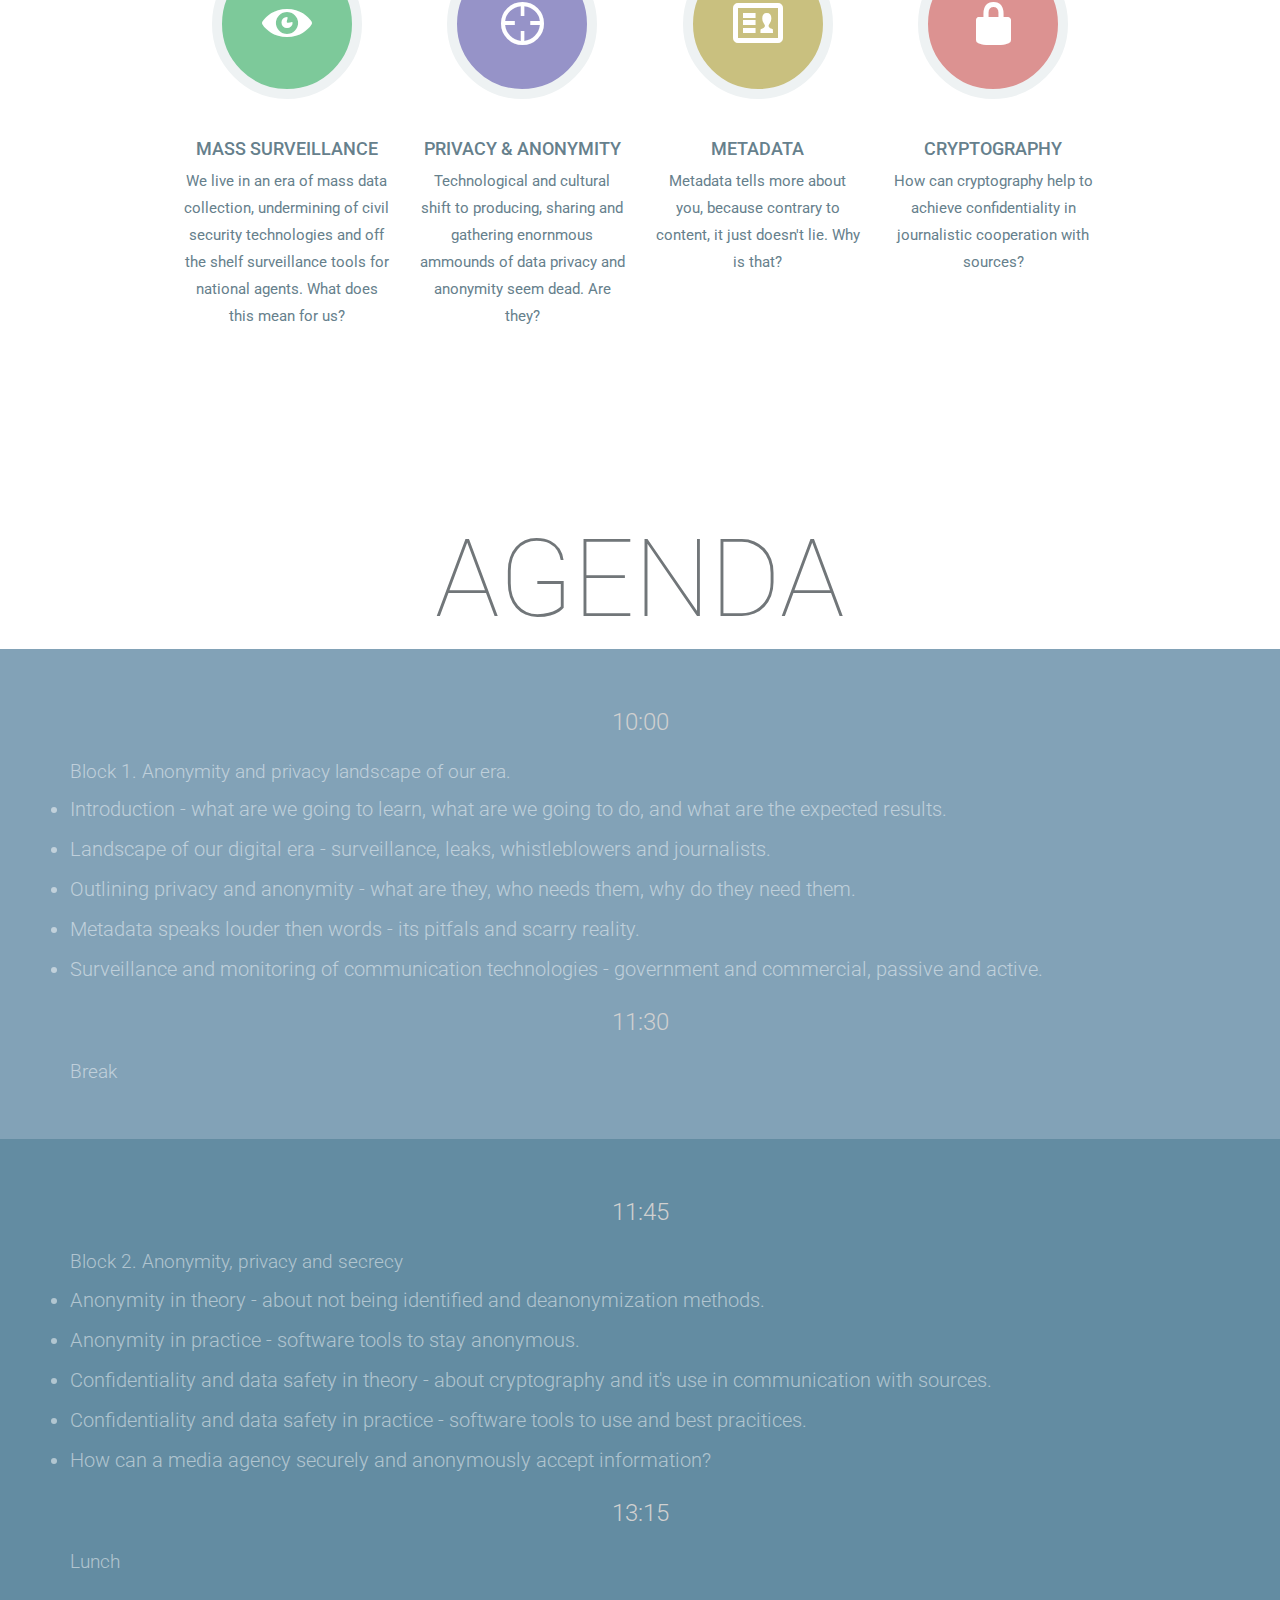
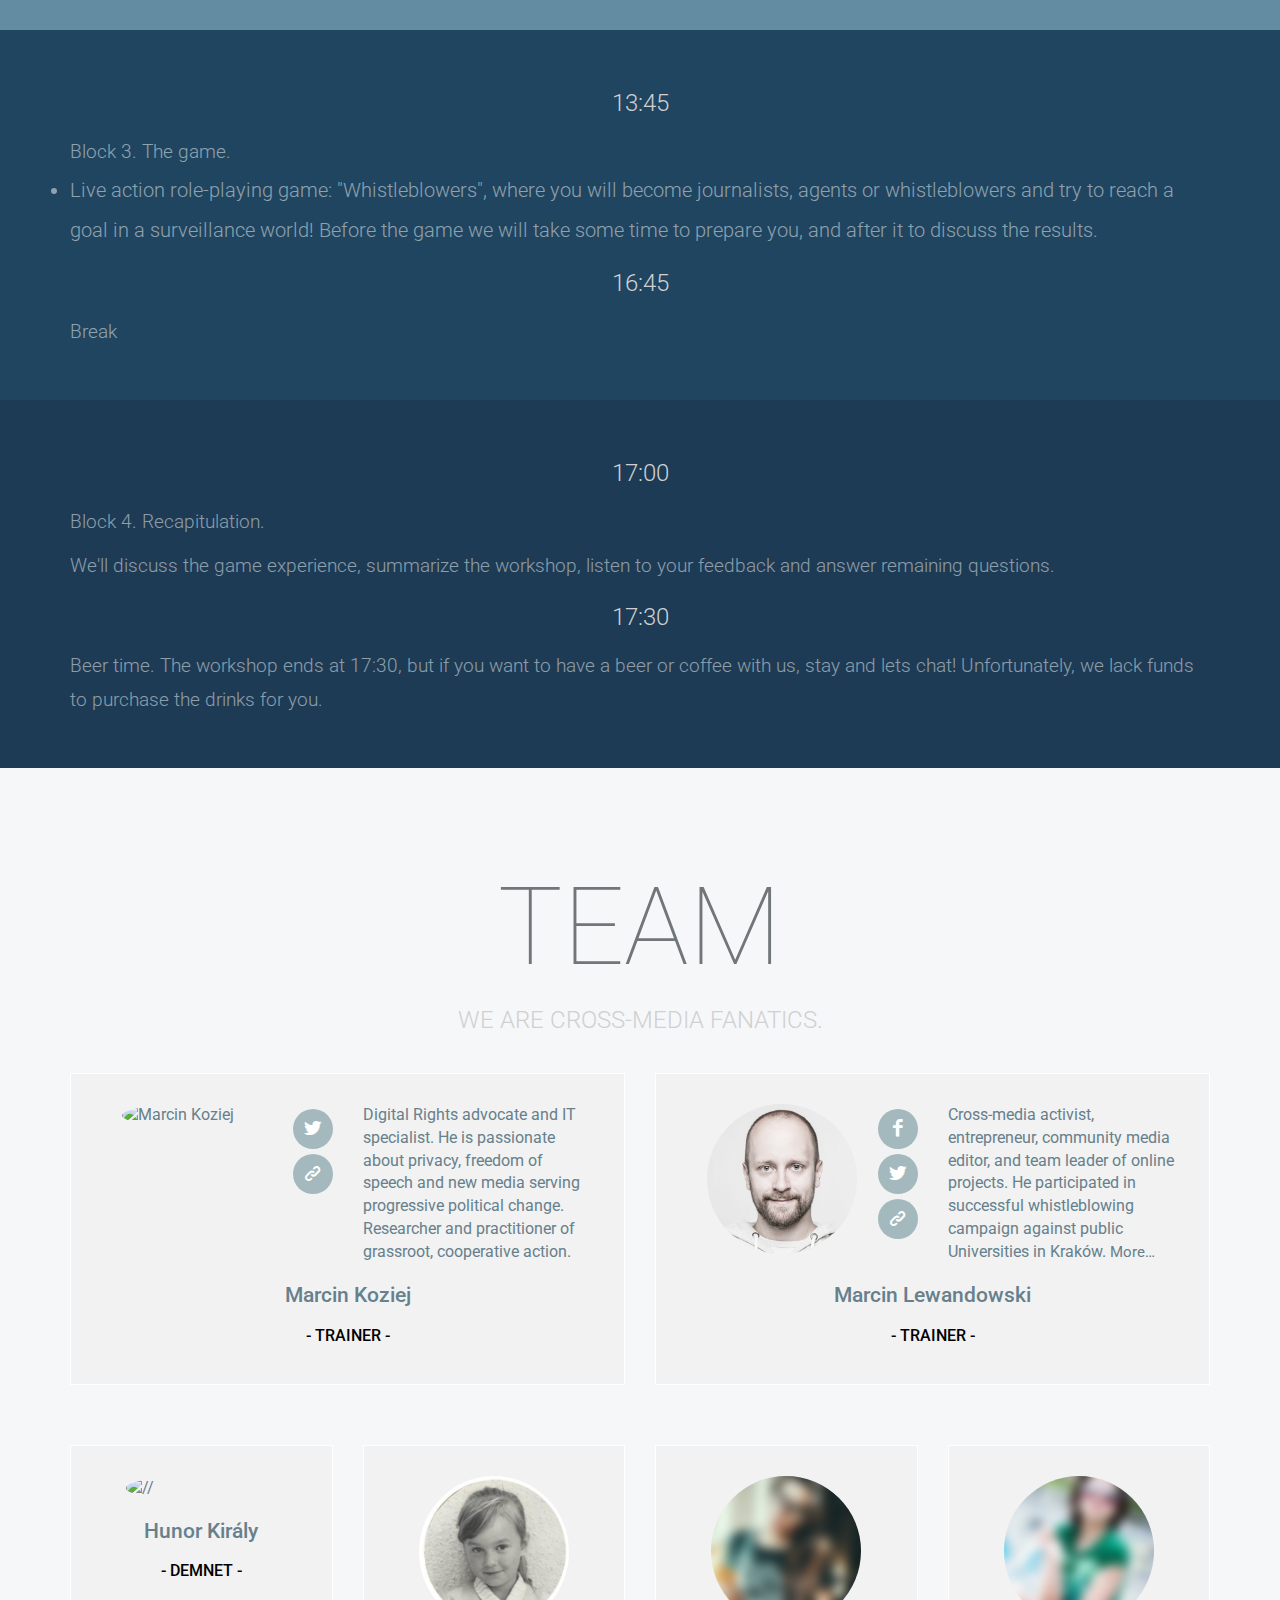
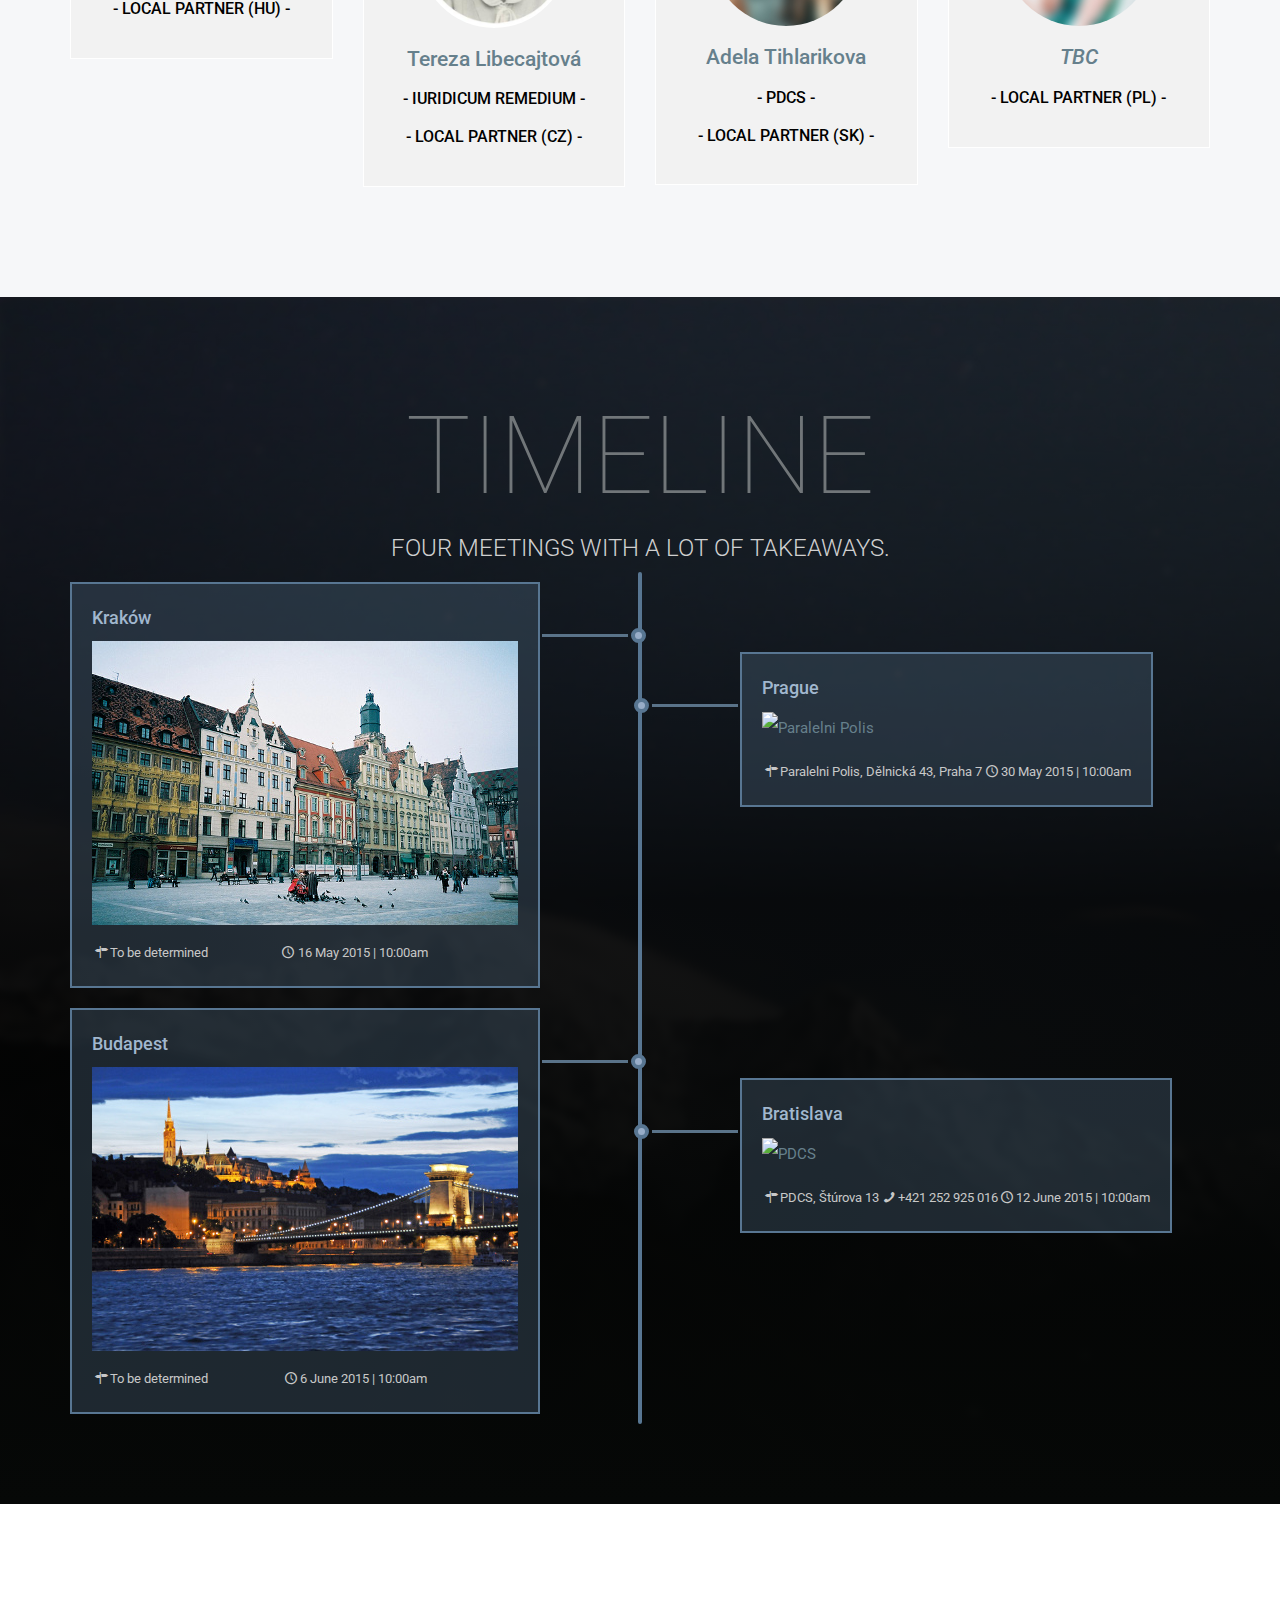
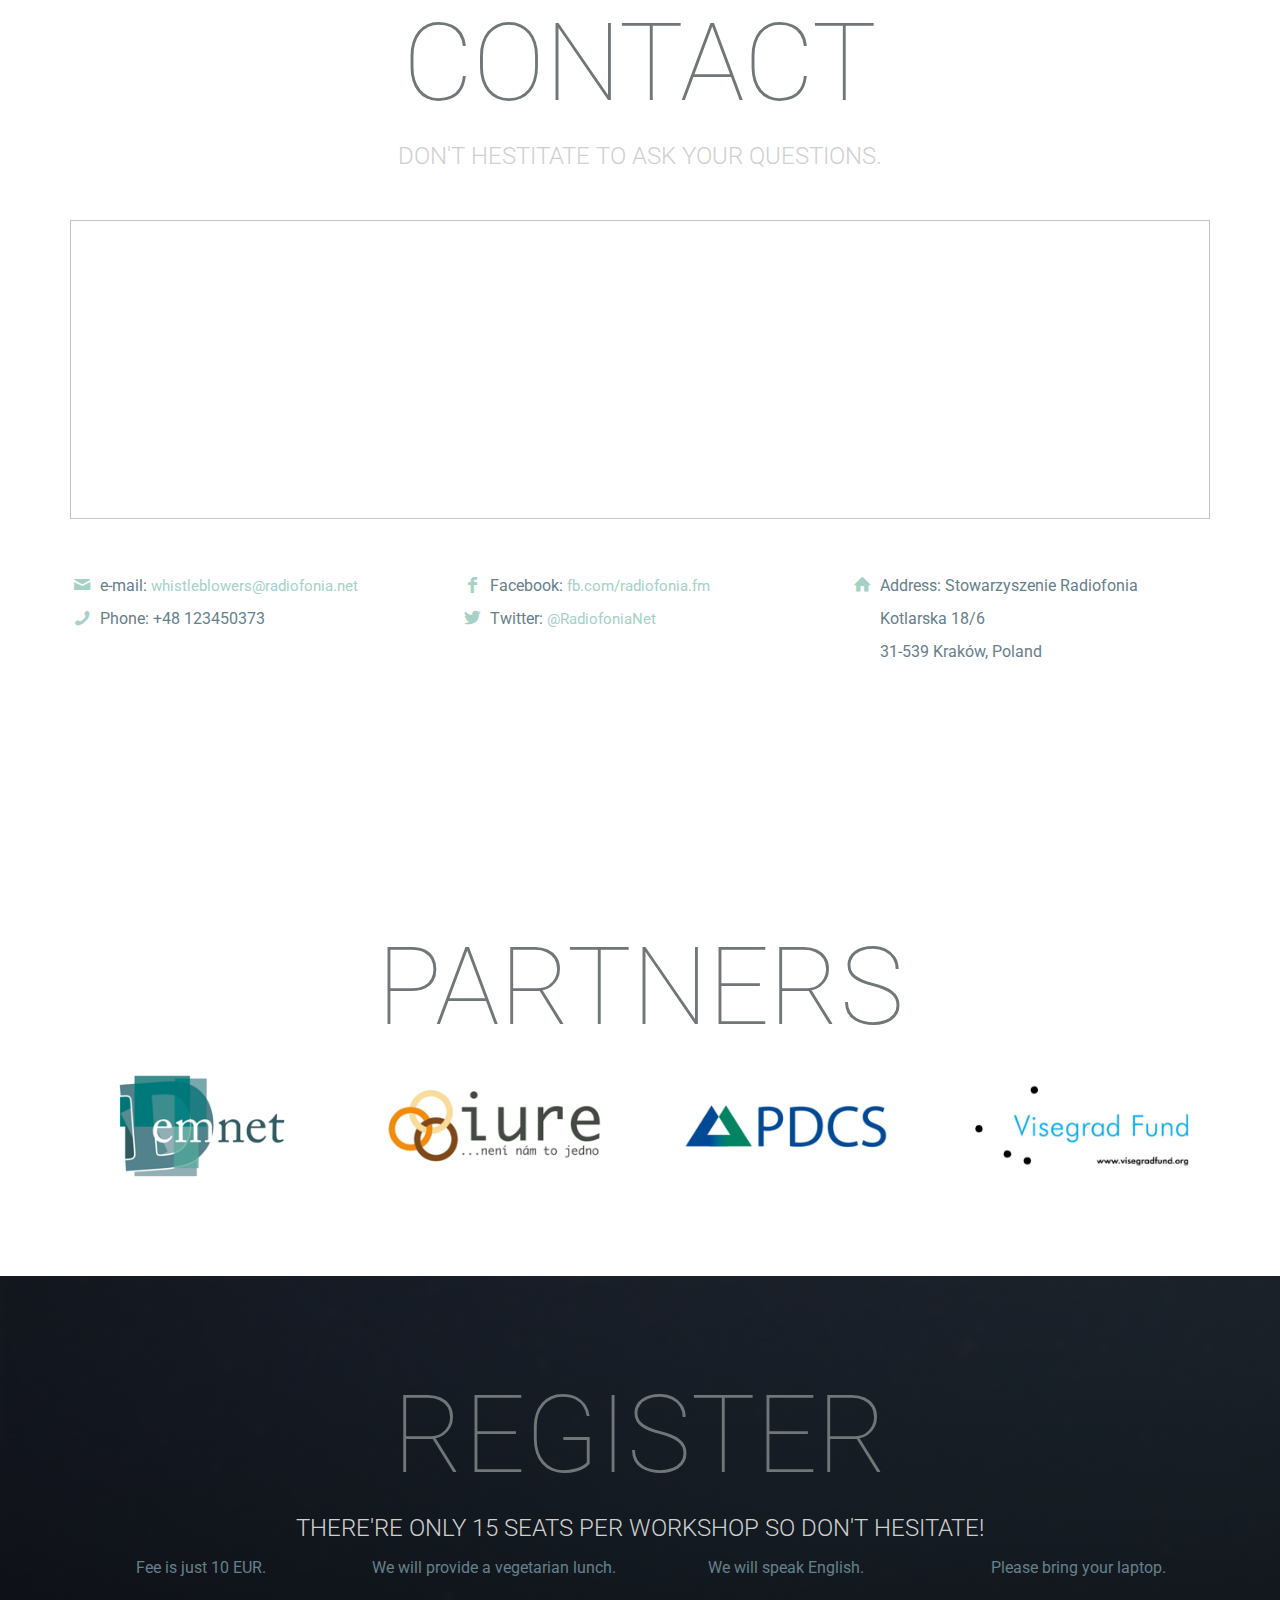
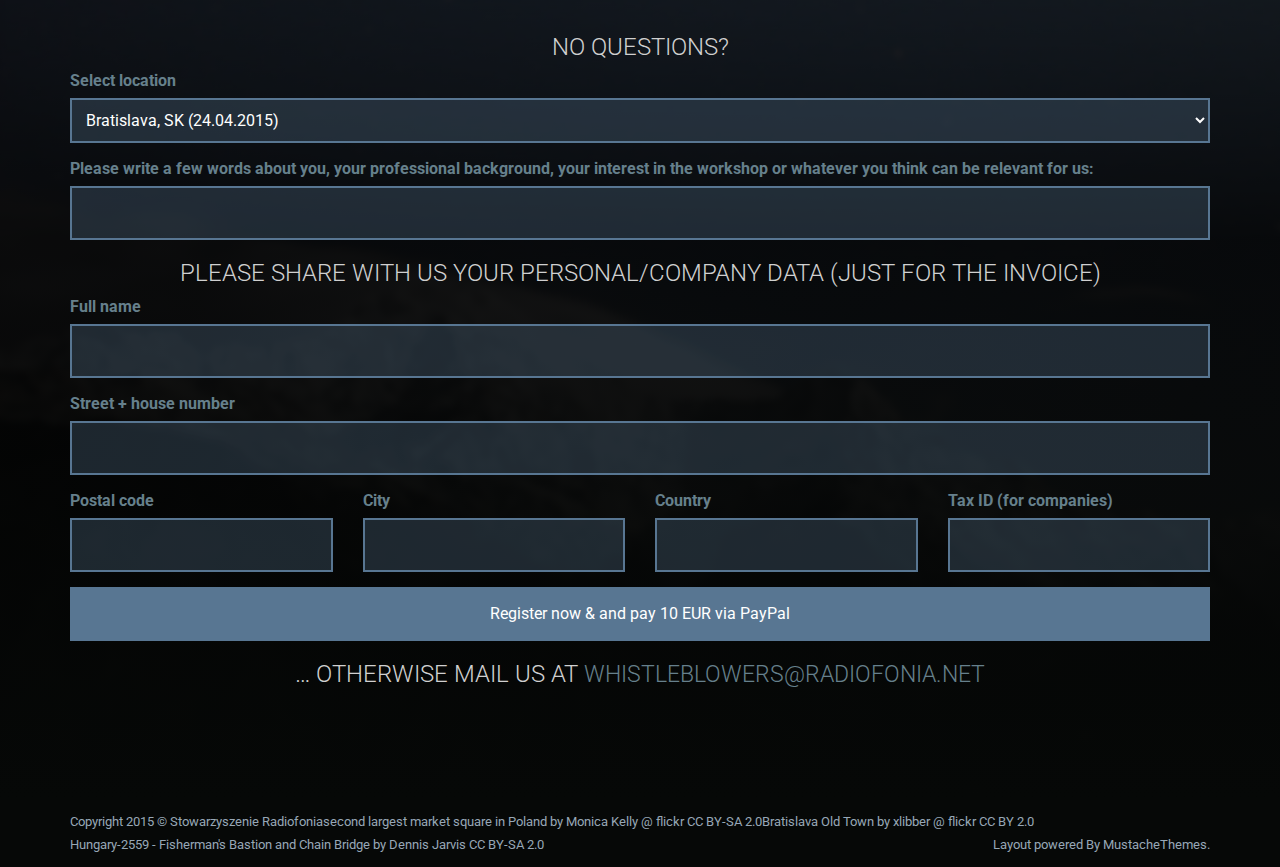
==== commit 2160509f: "Fixed styles of partners" ====
--- a/index.html
+++ b/index.html
@@ -368,47 +368,30 @@
 				<div class="row">
 					<div class="col-md-3 col-sm-6">
 						<div class="team-item">
-							<div class="social">
-								<a href=""><i class="icon-facebook"></i></a>
-								<a href=""><i class="icon-twitter"></i></a>
-								<a href=""><i class="icon-gplus"></i></a>
-							</div>
-							<figure><img src="img/team/people01.jpg" alt="//"></figure>
+							<figure><img src="img/team/hk.jpg" alt="//"></figure>
 							<h4>Hunor Király</h4>
+							<h5>DemNet</h5>
 							<h5>Local partner (HU)</h5>
 						</div>
 					</div>
 					<div class="col-md-3 col-sm-6">
 						<div class="team-item">
-							<div class="social">
-								<a href=""><i class="icon-facebook"></i></a>
-								<a href=""><i class="icon-twitter"></i></a>
-								<a href=""><i class="icon-gplus"></i></a>
-							</div>
 							<figure><img src="img/people/tereza.jpg" alt="//"></figure>
 							<h4>Tereza Libecajtová</h4>
+							<h5>Iuridicum Remedium</h5>
 							<h5>Local partner (CZ)</h5>
 						</div>
 					</div>
 					<div class="col-md-3 col-sm-6">
 						<div class="team-item">
-							<div class="social">
-								<a href=""><i class="icon-facebook"></i></a>
-								<a href=""><i class="icon-twitter"></i></a>
-								<a href=""><i class="icon-gplus"></i></a>
-							</div>
 							<figure><img src="img/team/people03.jpg" alt="//"></figure>
 							<h4>Adela Tihlarikova</h4>
+							<h5>PDCS</h5>
 							<h5>Local partner (SK)</h5>
 						</div>
 					</div>
 					<div class="col-md-3 col-sm-6">
 						<div class="team-item">
-							<div class="social">
-								<a href=""><i class="icon-facebook"></i></a>
-								<a href=""><i class="icon-twitter"></i></a>
-								<a href=""><i class="icon-gplus"></i></a>
-							</div>
 							<figure><img src="img/team/people04.jpg" alt="//"></figure>
 							<h4><i>TBC</i></h4>
 							<h5>Local partner (PL)</h5>
--- a/css/styles.css
+++ b/css/styles.css
@@ -2072,6 +2072,7 @@
   border-radius: 50%;
   overflow: hidden;
   width: 150px;
+  margin: 0 auto;
 }
 .team .team-item h4 {
   clear: both;
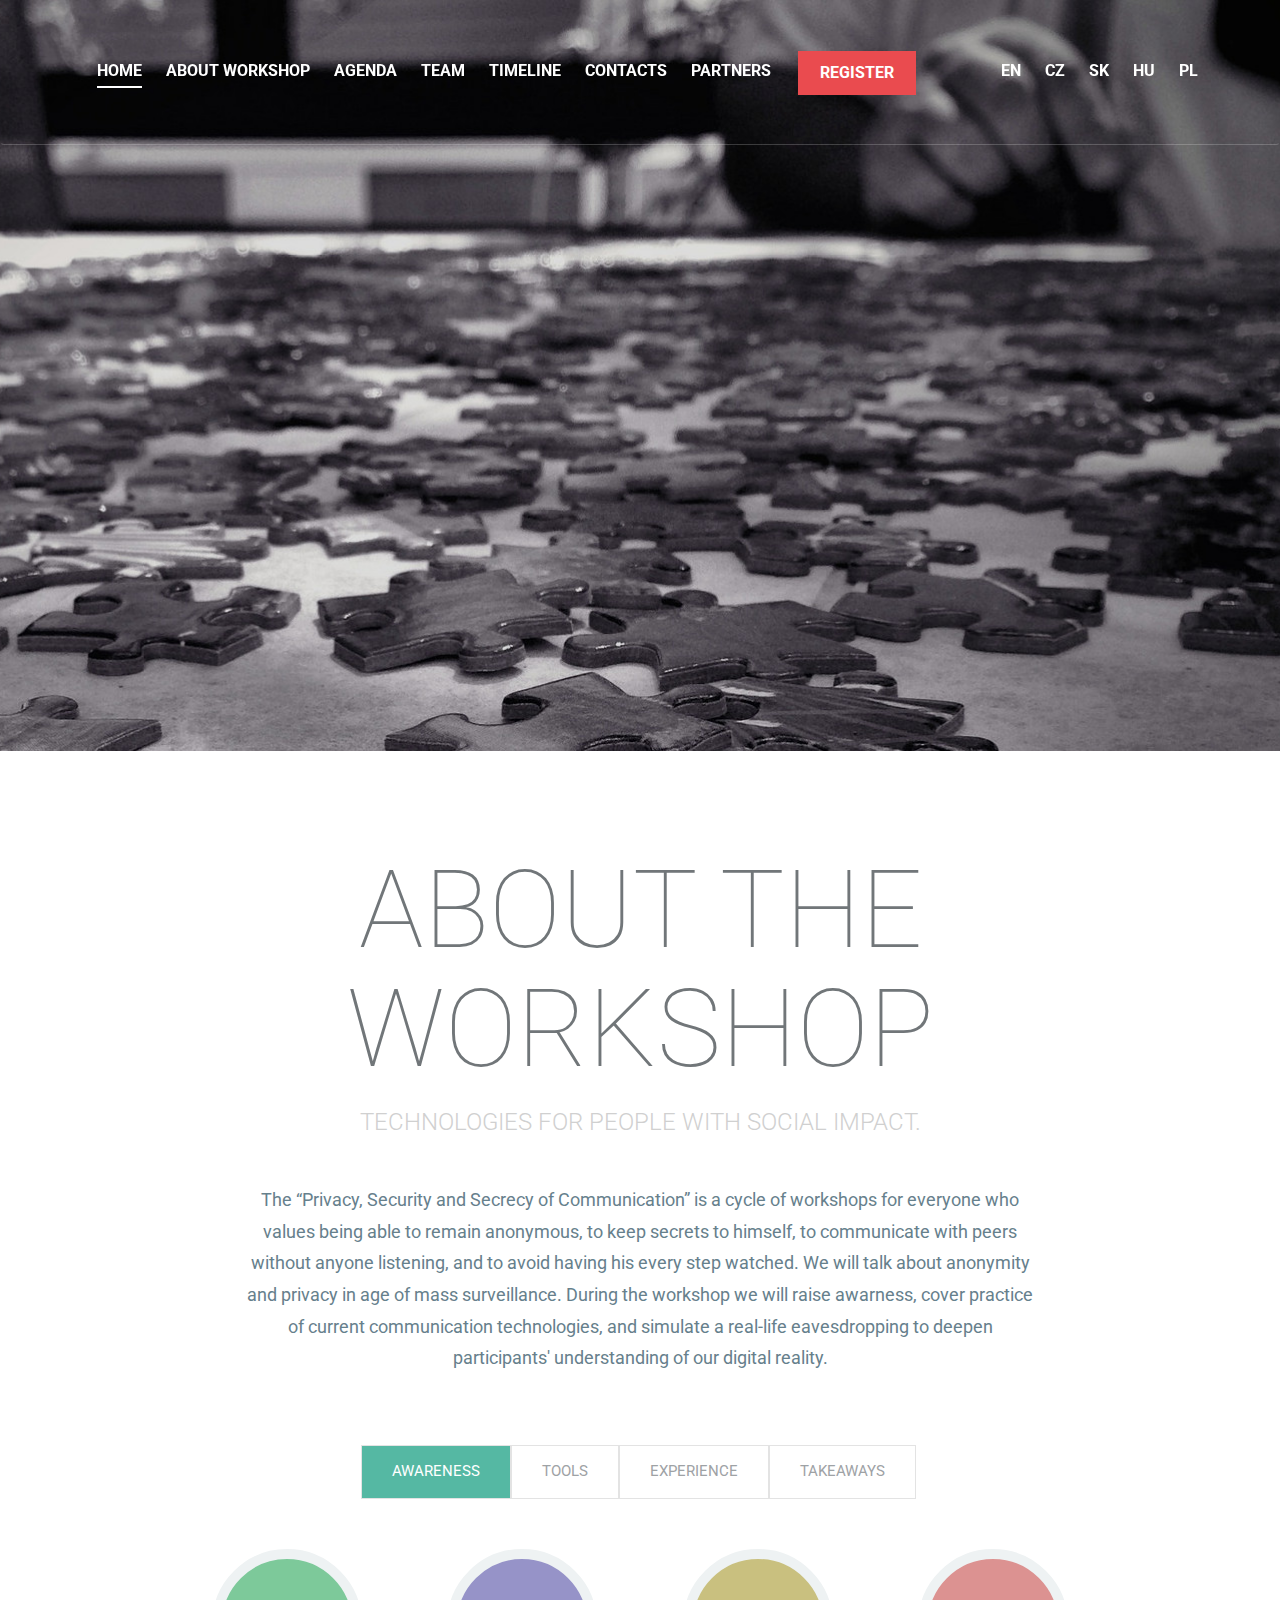
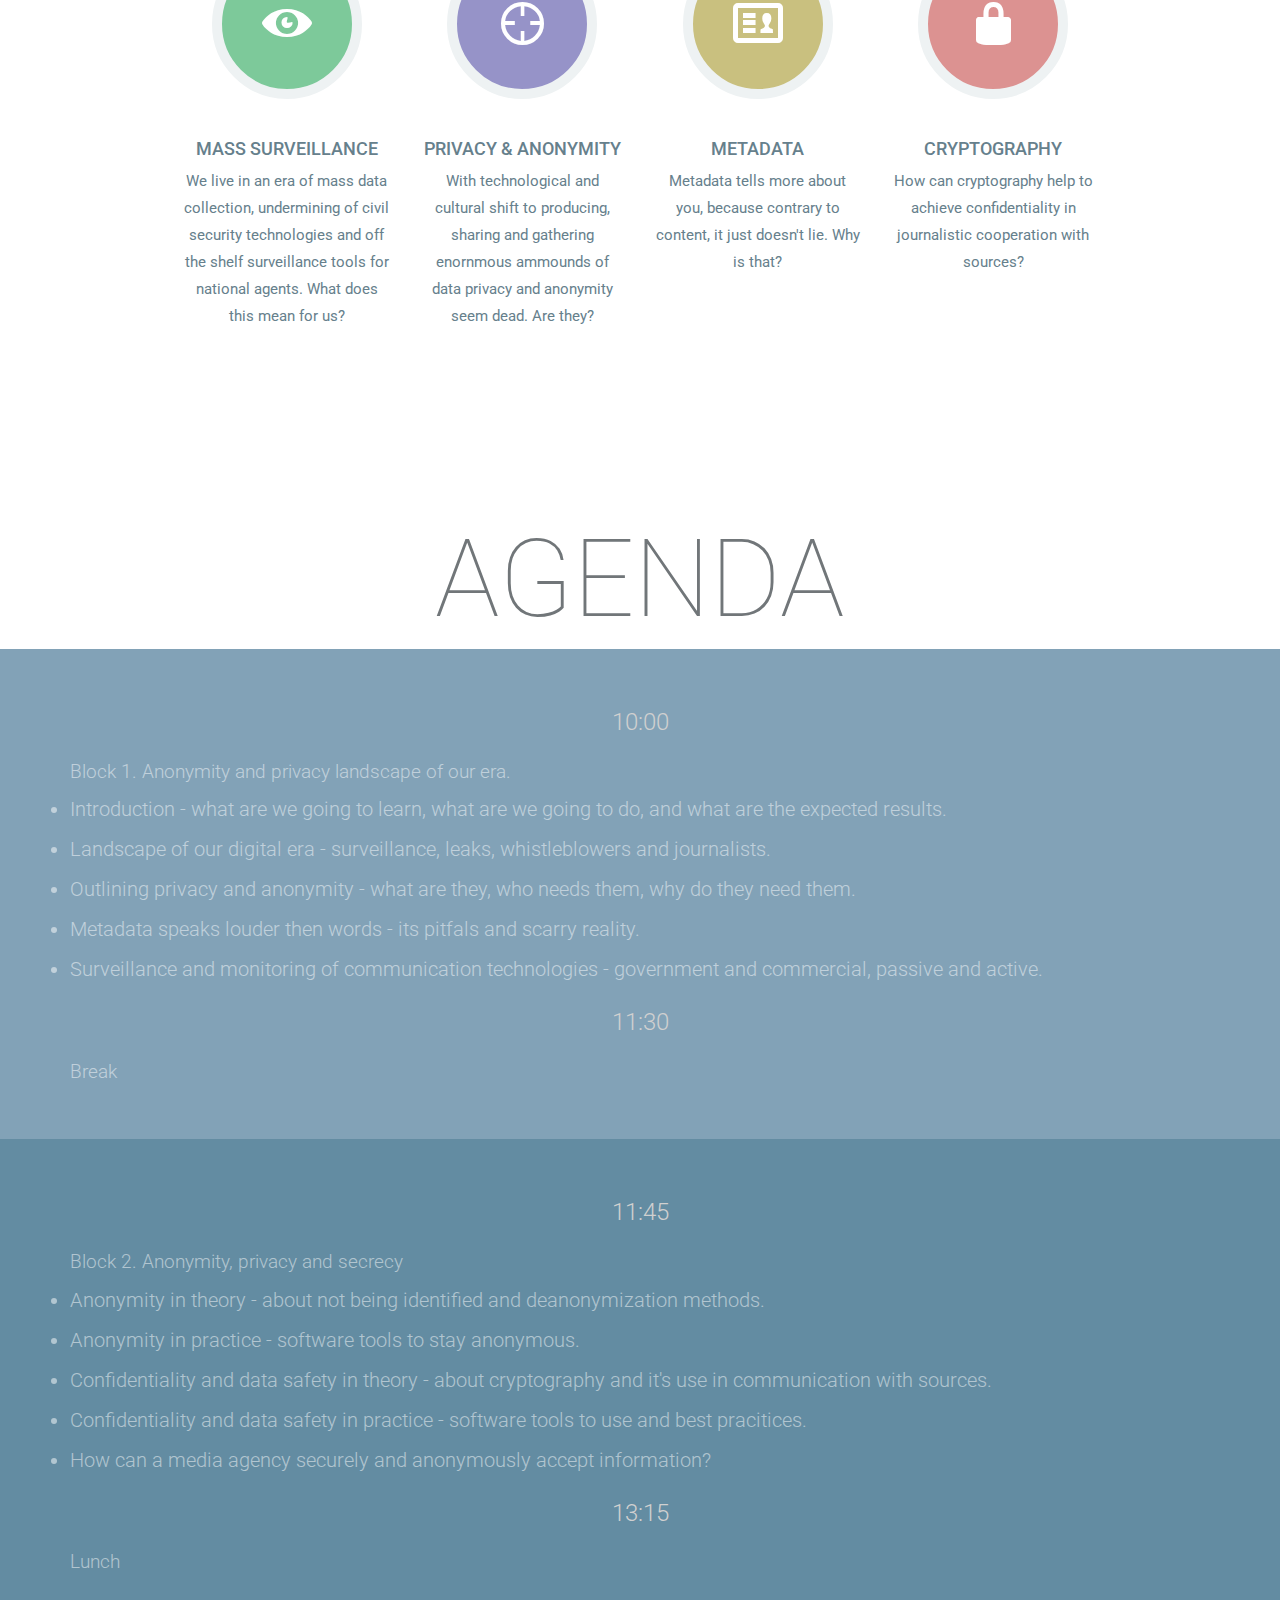
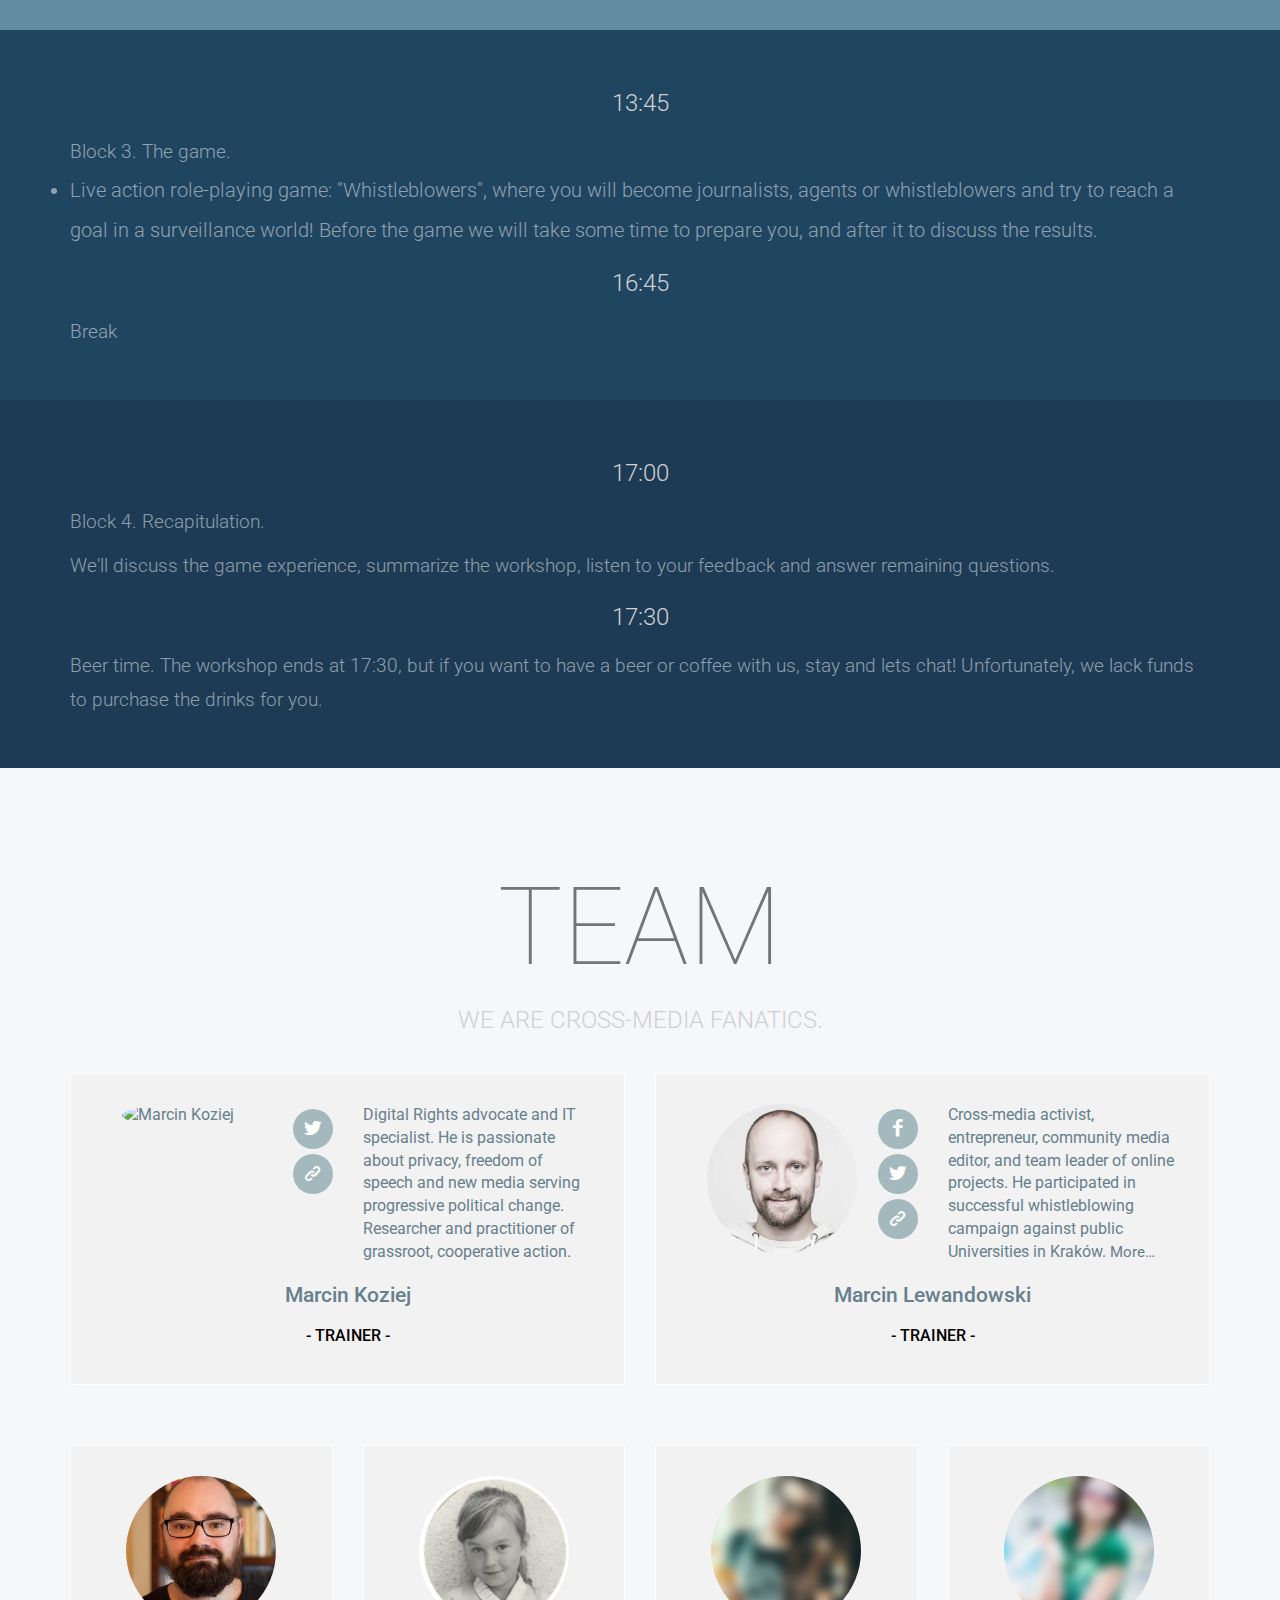
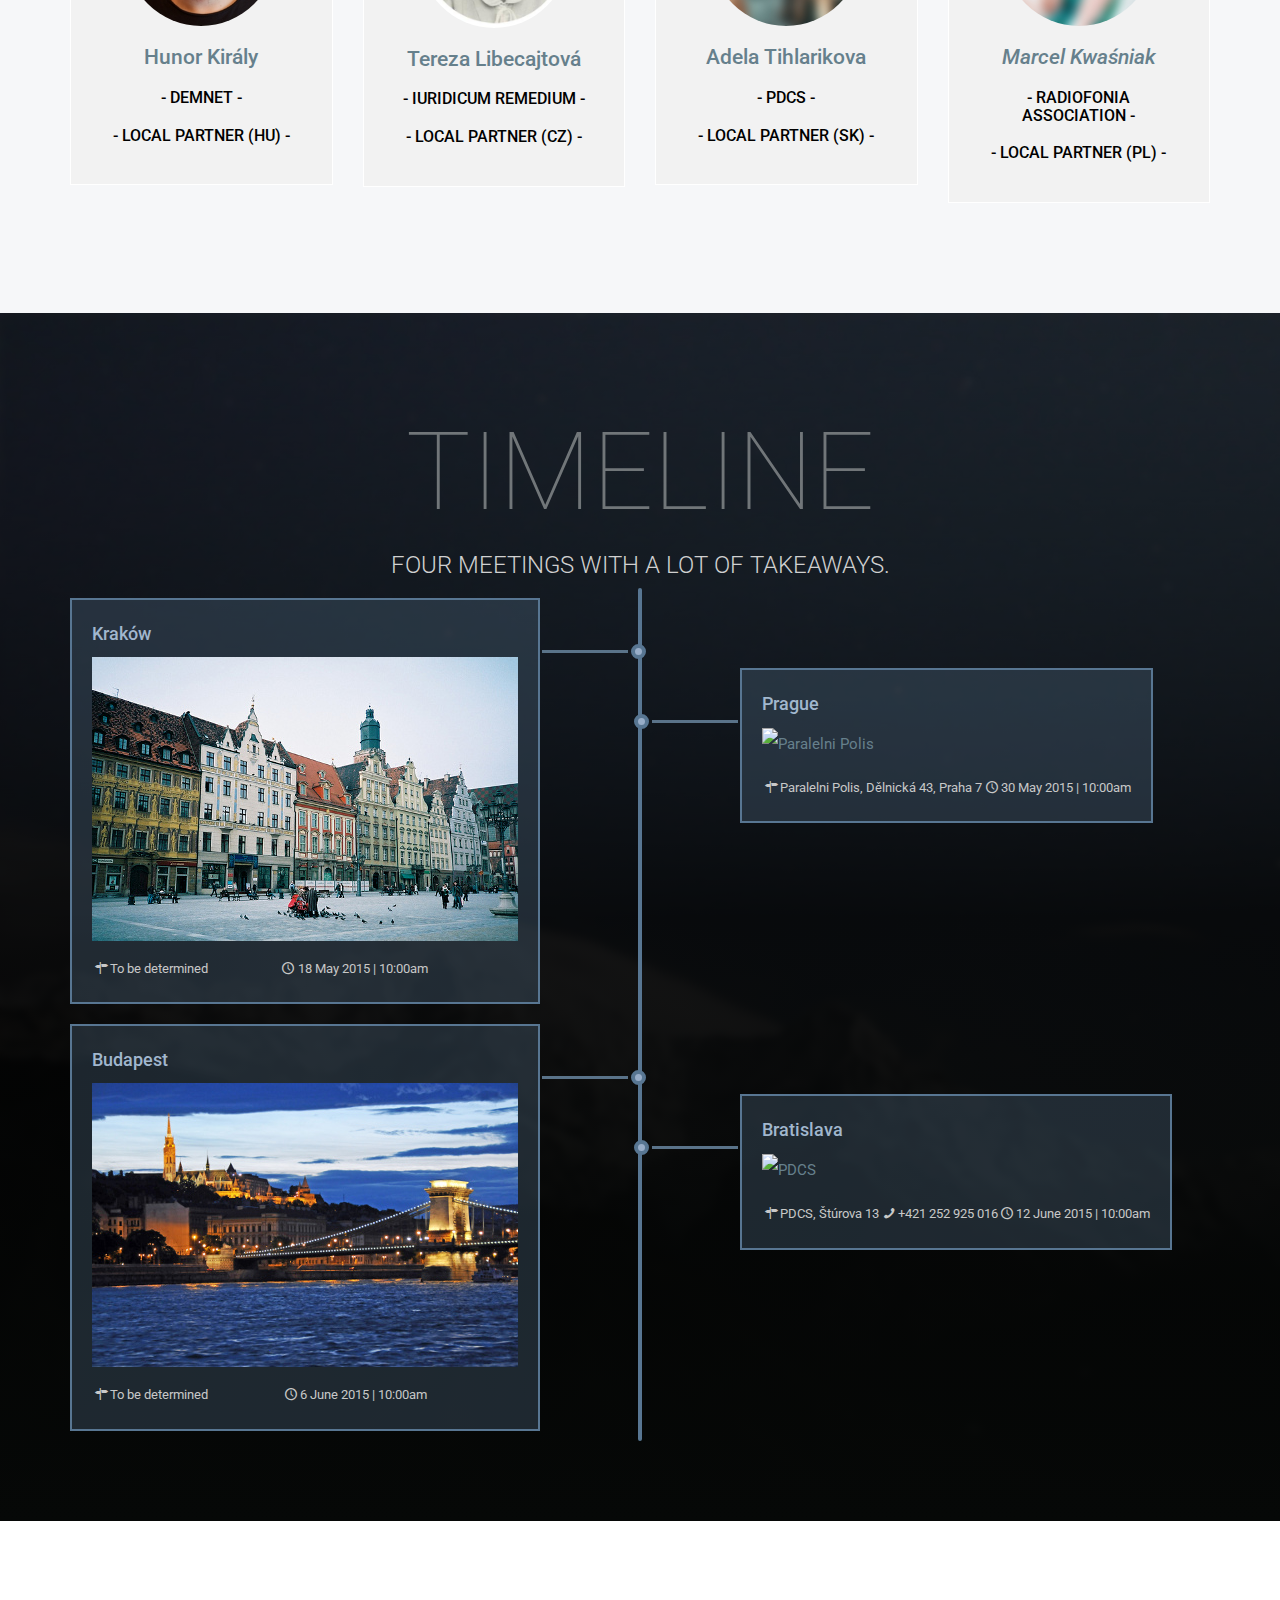
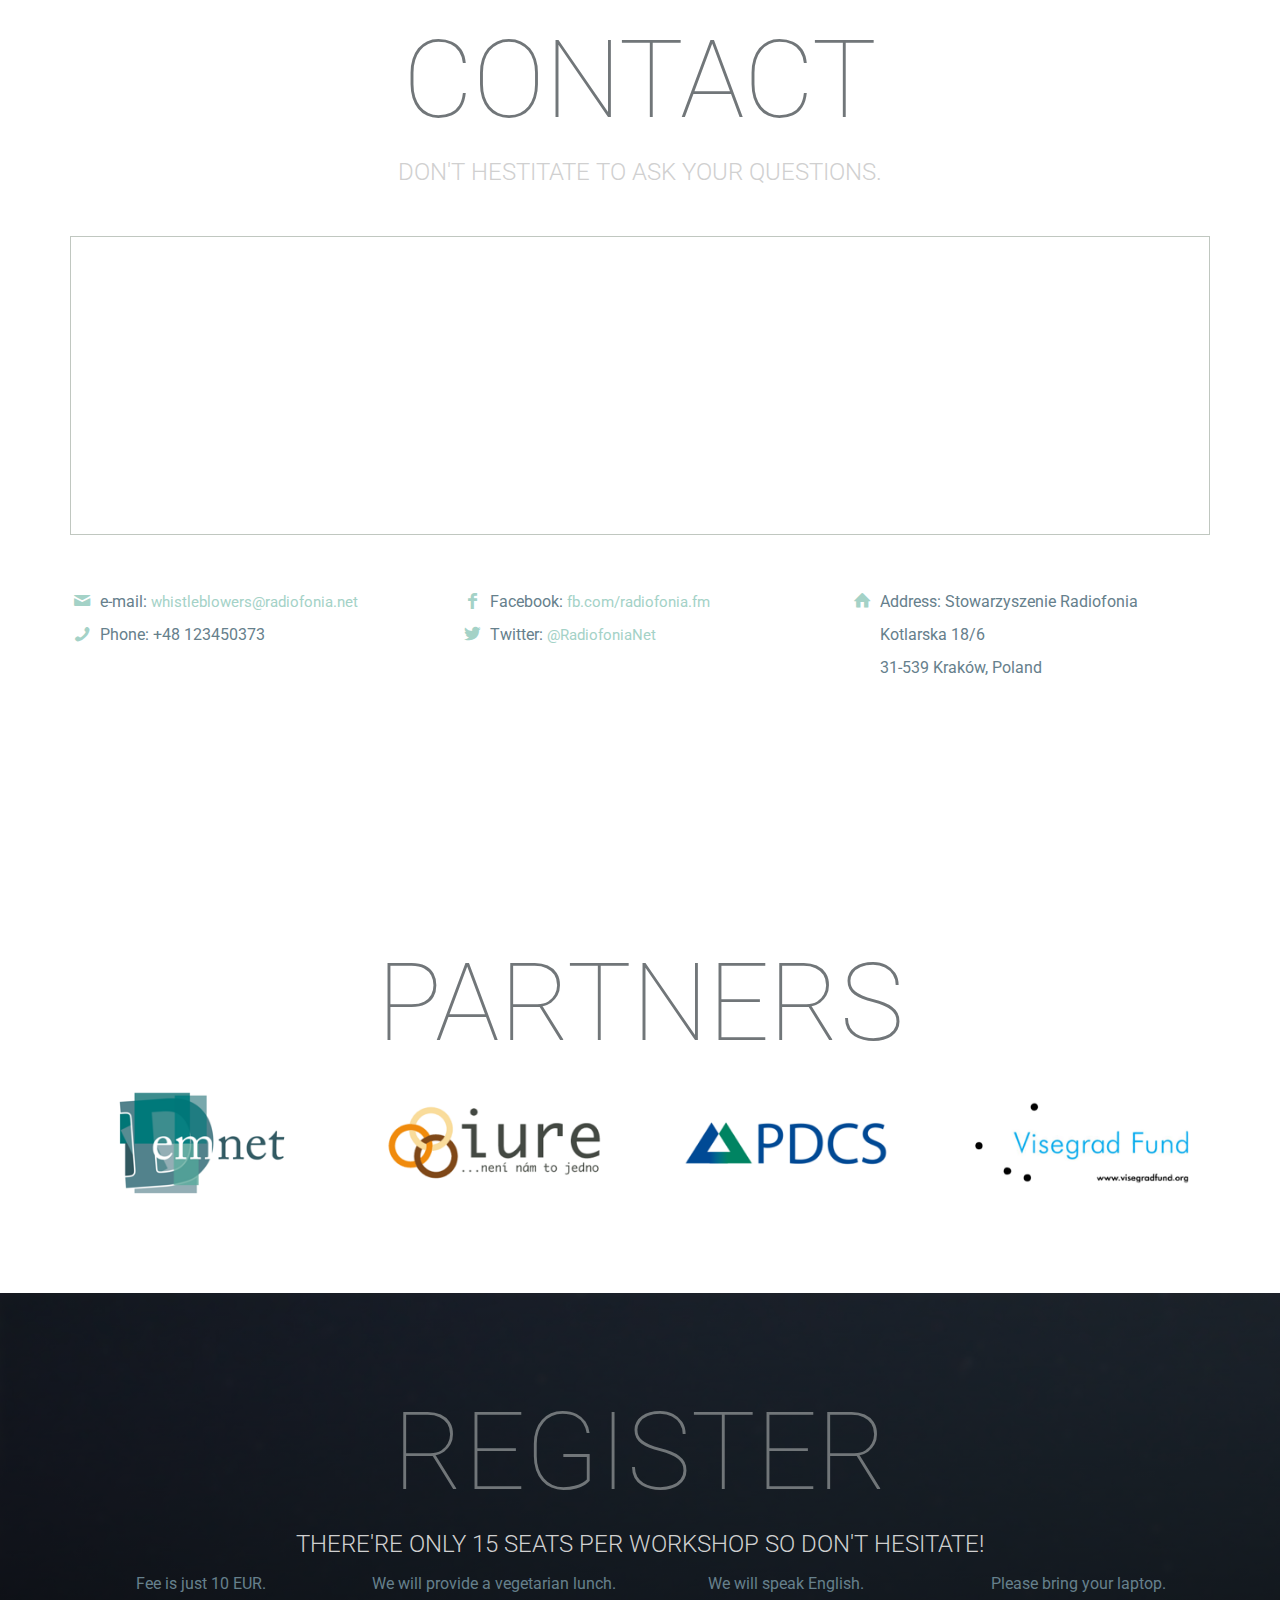
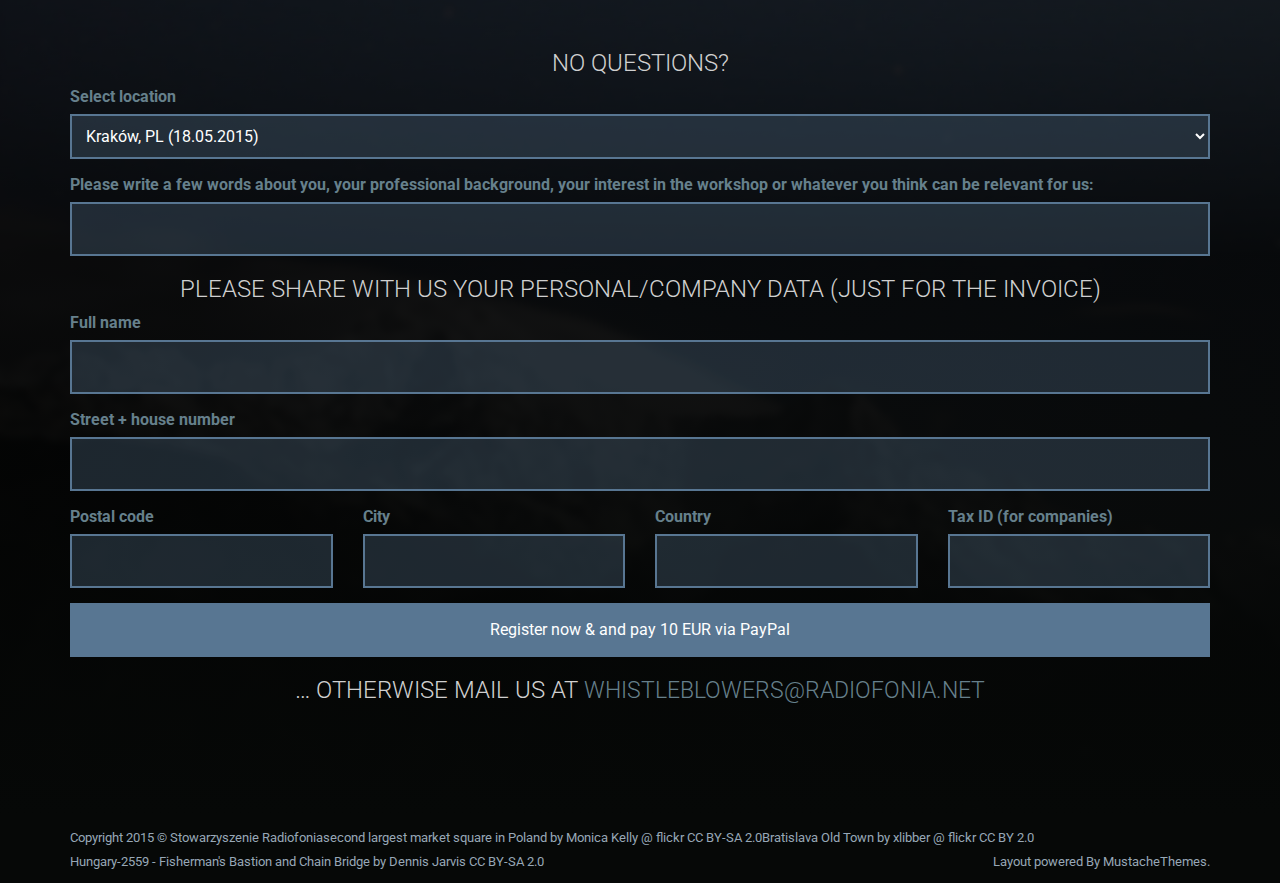
==== commit d1fe1156: "12.05->18.05" ====
--- a/index.html
+++ b/index.html
@@ -79,12 +79,12 @@
 						<li><a class="btn btn-donation" href="#register">Register</a></li>
 					</ul>
 
-					<ul class="nav navbar-nav navbar-right menu-effect">
+					<ul class="nav navbar-nav navbar-right menu-effect languages">
 						<li><a href="index.html">EN</a></li>
 						<li><a href="index.czech.html">CZ</a></li>
 						<li><a href="index.slovak.html">SK</a></li>
 						<li><a href="index.hungarian.html">HU</a></li>
-
+						<li><a href="index.polish.html">PL</a></li>
 					</ul>
 				</div><!--/.nav-collapse -->
 			</div>
@@ -152,7 +152,7 @@
 							<div class="col-md-3 col-sm-6 about-icon target">
 								<i class="icon-target"></i>
 								<h4>Privacy & anonymity</h4>
-								<p>Technological and cultural shift to producing, sharing and gathering enornmous ammounds of data privacy and anonymity seem dead. Are they?</p>
+								<p>With technological and cultural shift to producing, sharing and gathering enornmous ammounds of data privacy and anonymity seem dead. Are they?</p>
 							</div>
 
 							<div class="col-md-3 col-sm-6 about-icon vcard">
@@ -393,7 +393,8 @@
 					<div class="col-md-3 col-sm-6">
 						<div class="team-item">
 							<figure><img src="img/team/people04.jpg" alt="//"></figure>
-							<h4><i>TBC</i></h4>
+							<h4><i>Marcel Kwaśniak</i></h4>
+							<h5>Radiofonia Association</h5>
 							<h5>Local partner (PL)</h5>
 						</div>
 					</div>
@@ -415,10 +416,10 @@
 					<li>
 						<a href="#" class="timeline-item">
 							<h5>Kraków</h5>
-							<figure><img src="img/timeline/krakow.jpg" alt="Paralelni Polis" /></figure>
+							<figure><img src="img/timeline/krakow.jpg" alt="Kraków" /></figure>
 							<ul class="foot">
 								<li><i class="icon-address"></i>To be determined</li>
-								<li><i class="icon-clock"></i>16 May 2015 | 10:00am</li>
+								<li><i class="icon-clock"></i>18 May 2015 | 10:00am</li>
 							</ul>
 						</a>
 					</li>
@@ -436,7 +437,7 @@
 					<li>
 						<a href="#" class="timeline-item">
 							<h5>Budapest</h5>
-							<figure><img src="img/timeline/budapest.jpg" alt="Paralelni Polis" /></figure>
+							<figure><img src="img/timeline/budapest.jpg" alt="Budapest" /></figure>
 							<ul class="foot">
 								<li><i class="icon-address"></i>To be determined</li>
 								<li><i class="icon-clock"></i>6 June 2015 | 10:00am</li>
@@ -654,10 +655,10 @@
 					<div class="form-group">
 						<label for="register-location">Select location</label>
 						<select name="os0" class="form-control" id="register-location">
-						  <option value="Bratislava, SK (24.04.2015)">Bratislava, SK (24.04.2015) </option>
-						  <option value="Kraków, PL (16.05.2015)">Kraków, PL (16.05.2015) </option>
-						  <option value="Prague, CZ (30.05.2015)">Prague, CZ (30.05.2015) </option>
-						  <option value="Budapest, HU (06.06.2015)">Budapest, HU (06.06.2015) </option>
+						  <option value="Kraków, PL (16.05.2015)">Kraków, PL (18.05.2015)</option>
+						  <option value="Prague, CZ (30.05.2015)">Prague, CZ (30.05.2015)</option>
+						  <option value="Budapest, HU (06.06.2015)">Budapest, HU (06.06.2015)</option>
+							<option value="Bratislava, SK (12.06.2015)">Bratislava, SK (12.06.2015)</option>
 						</select>
 					</div>
 
@@ -708,7 +709,7 @@
 						<input type="submit" value="Register now &amp; and pay 10 EUR via PayPal" name="submit" class="form-control btn btn-primary">
 					</div>
 
-					<h3>&hellip; otherwise mail us at <a href="mailto:whistleblowers@radiofonia.net">whistleblowers@radiofonia.net</a></h3>
+					<h3>&hellip; otherwise mail us at&nbsp;<a href="mailto:whistleblowers@radiofonia.net">whistleblowers@radiofonia.net</a></h3>
 
 					<img alt="" border="0" src="https://www.paypalobjects.com/pl_PL/i/scr/pixel.gif" width="1" height="1">
 				</form>
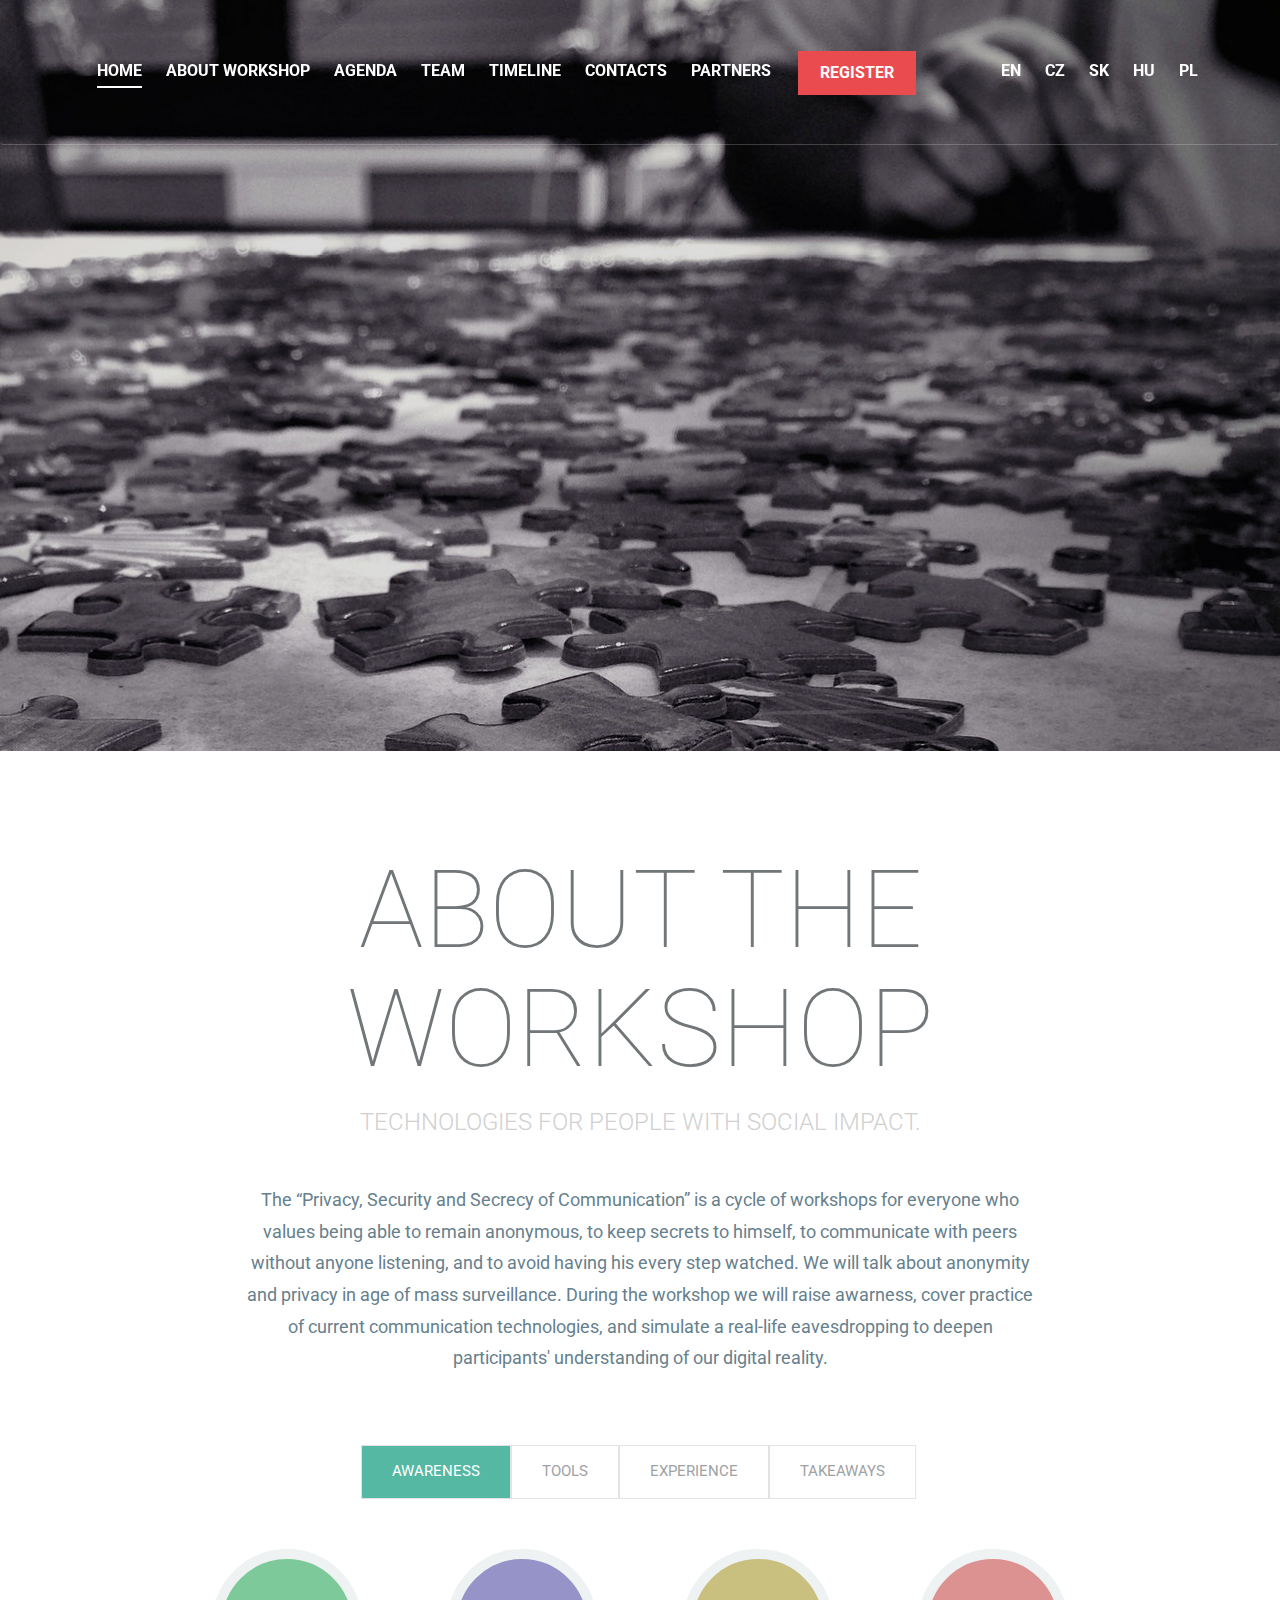
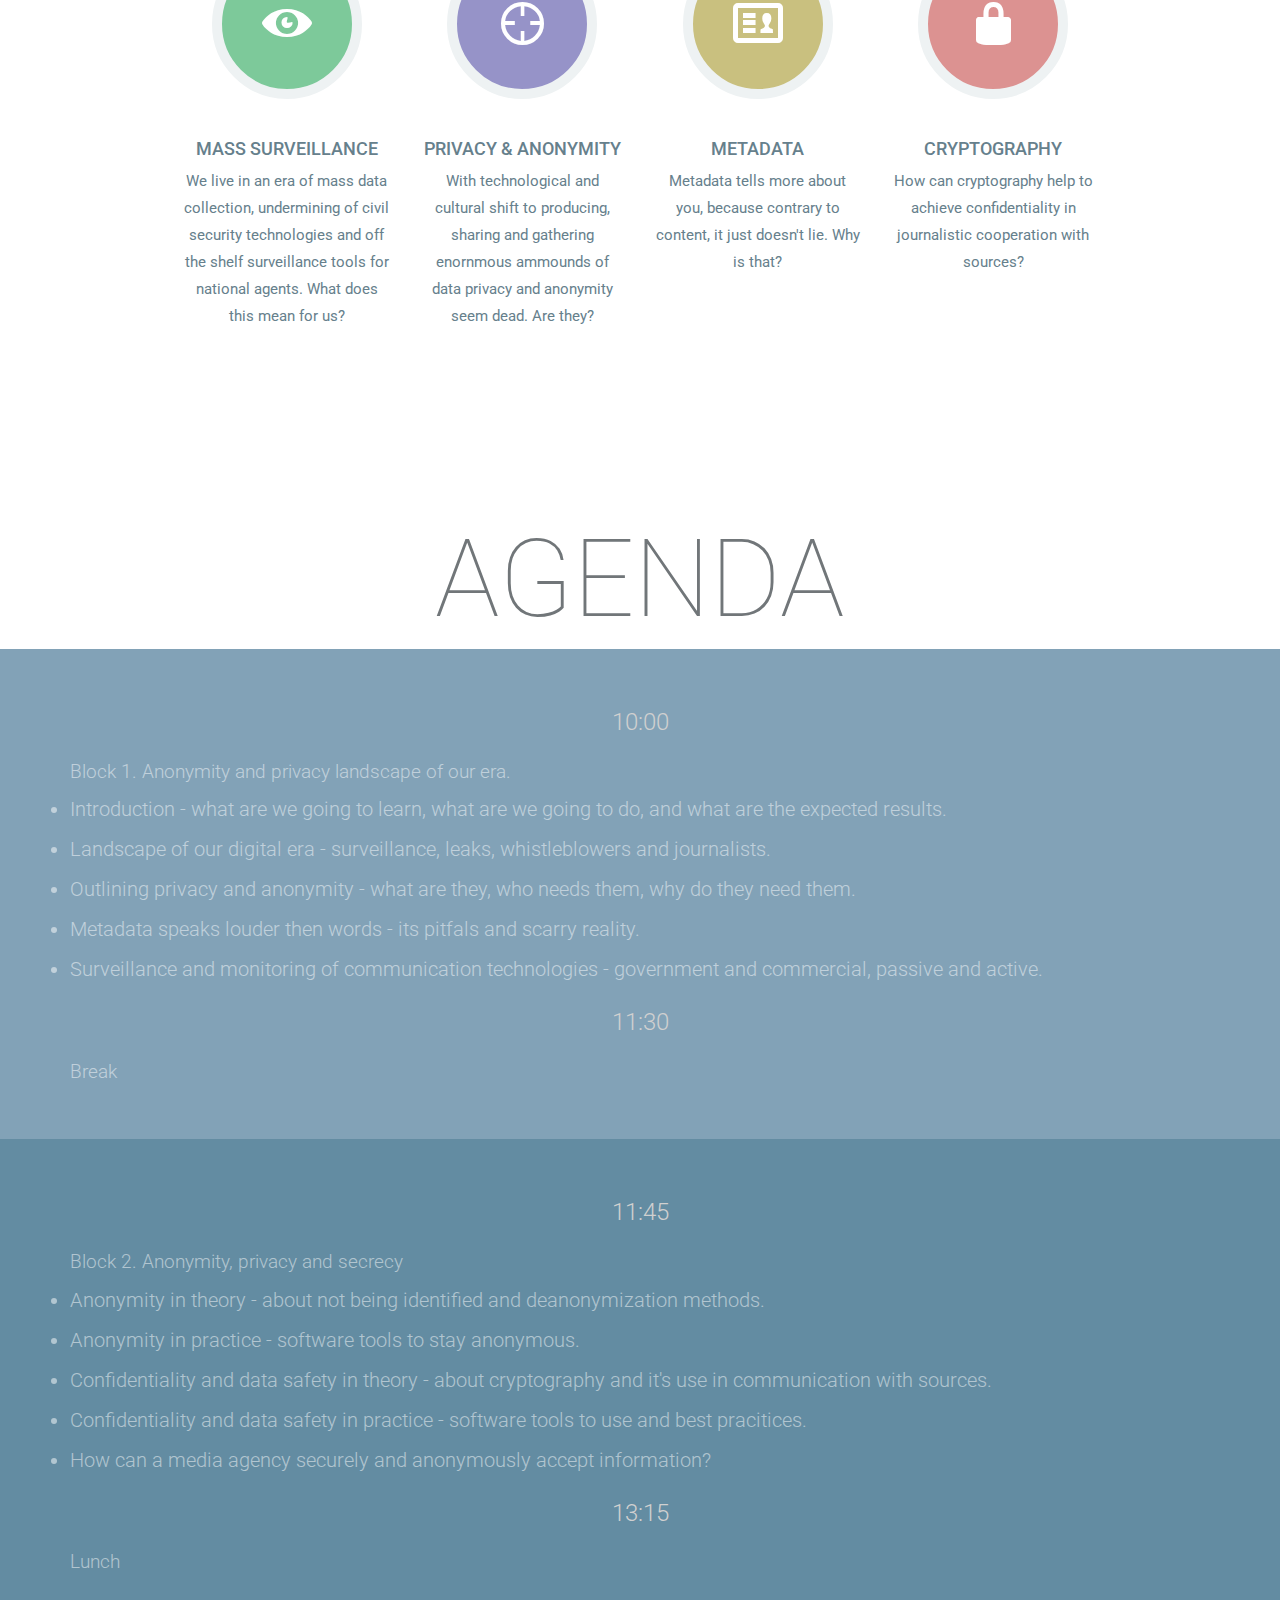
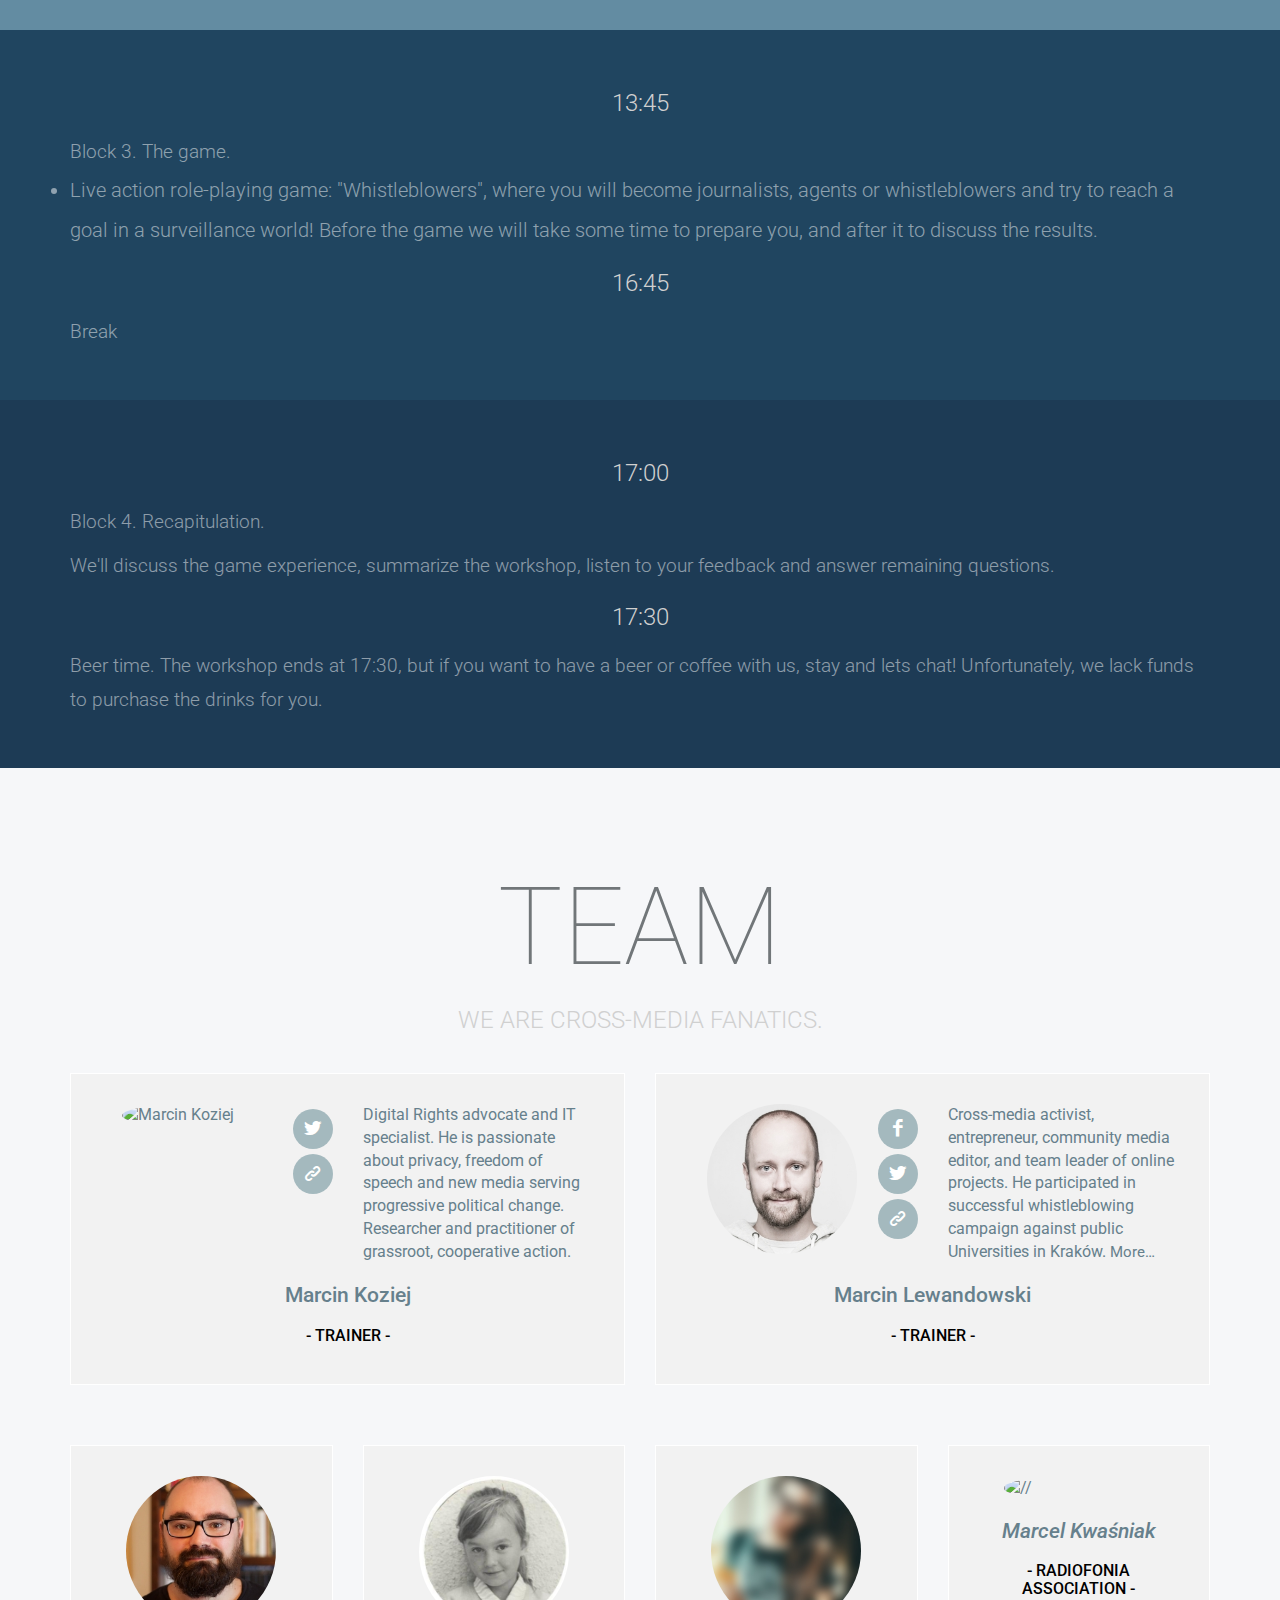
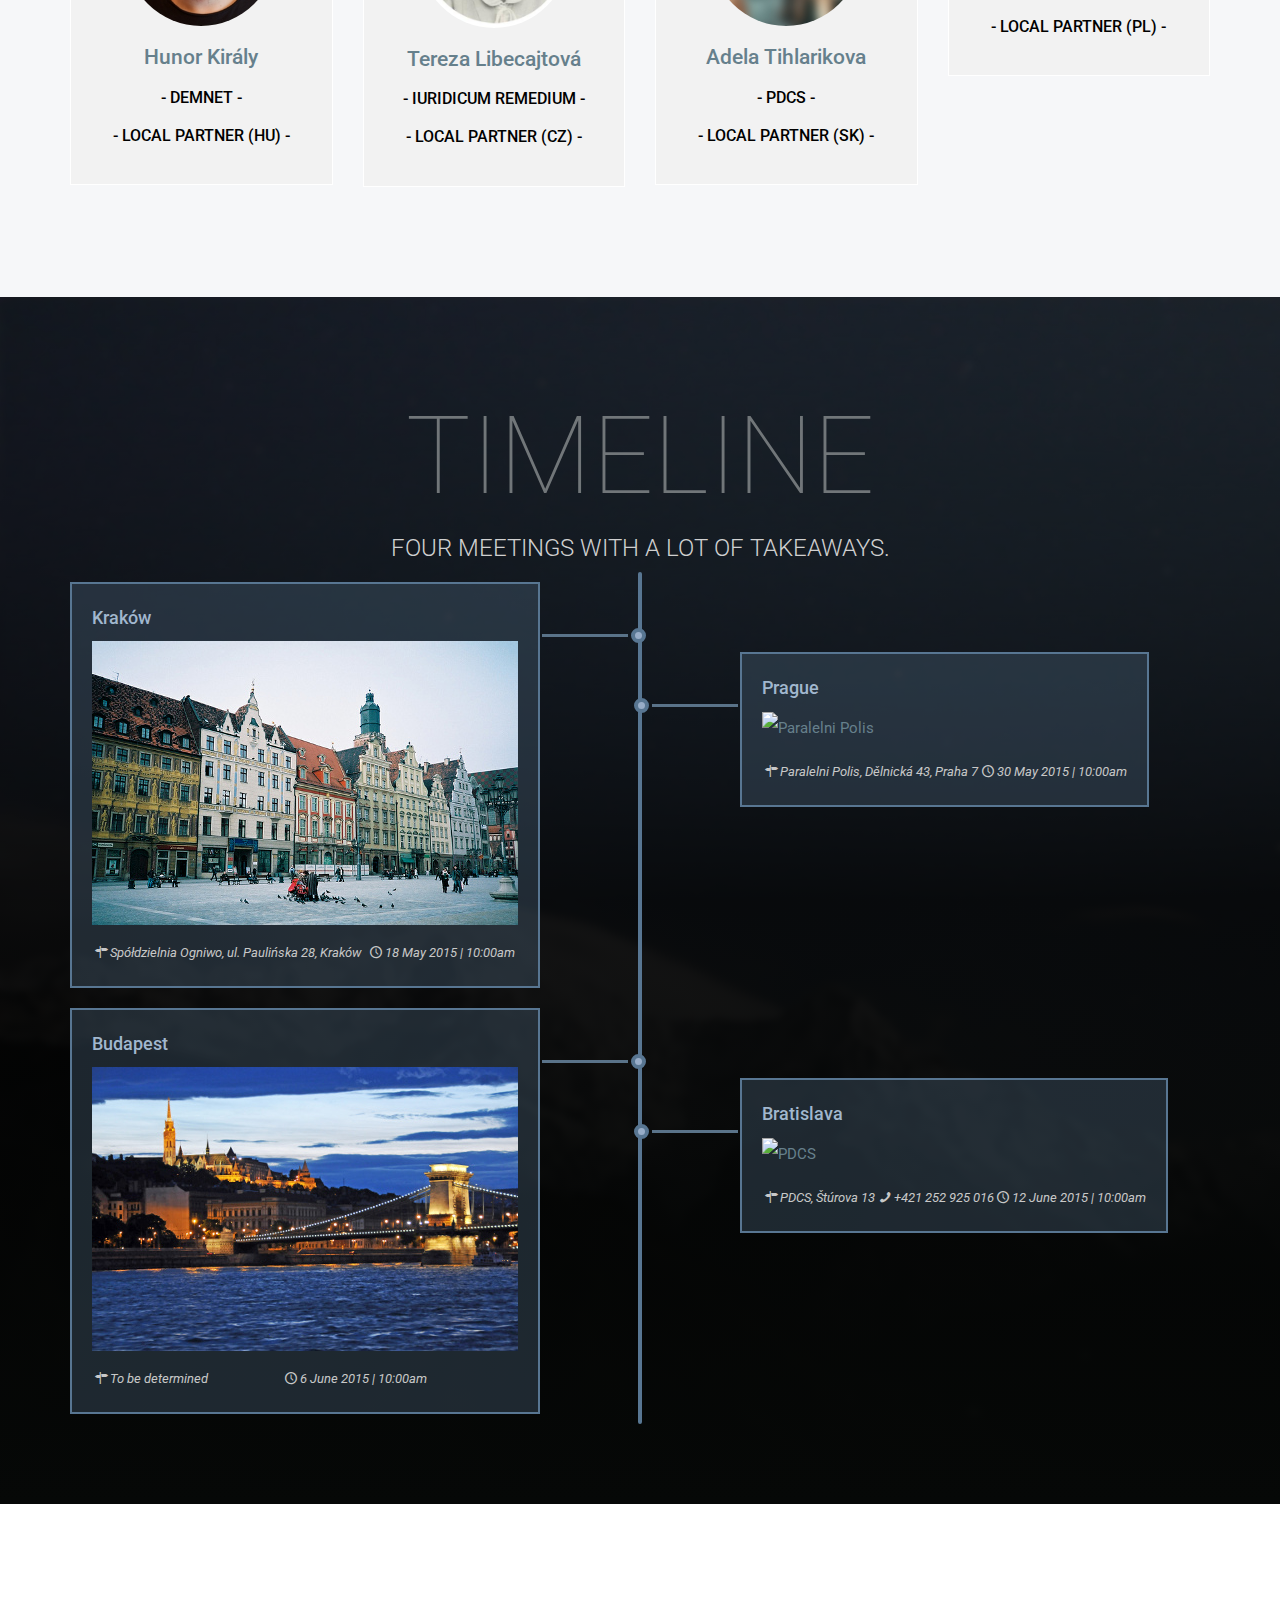
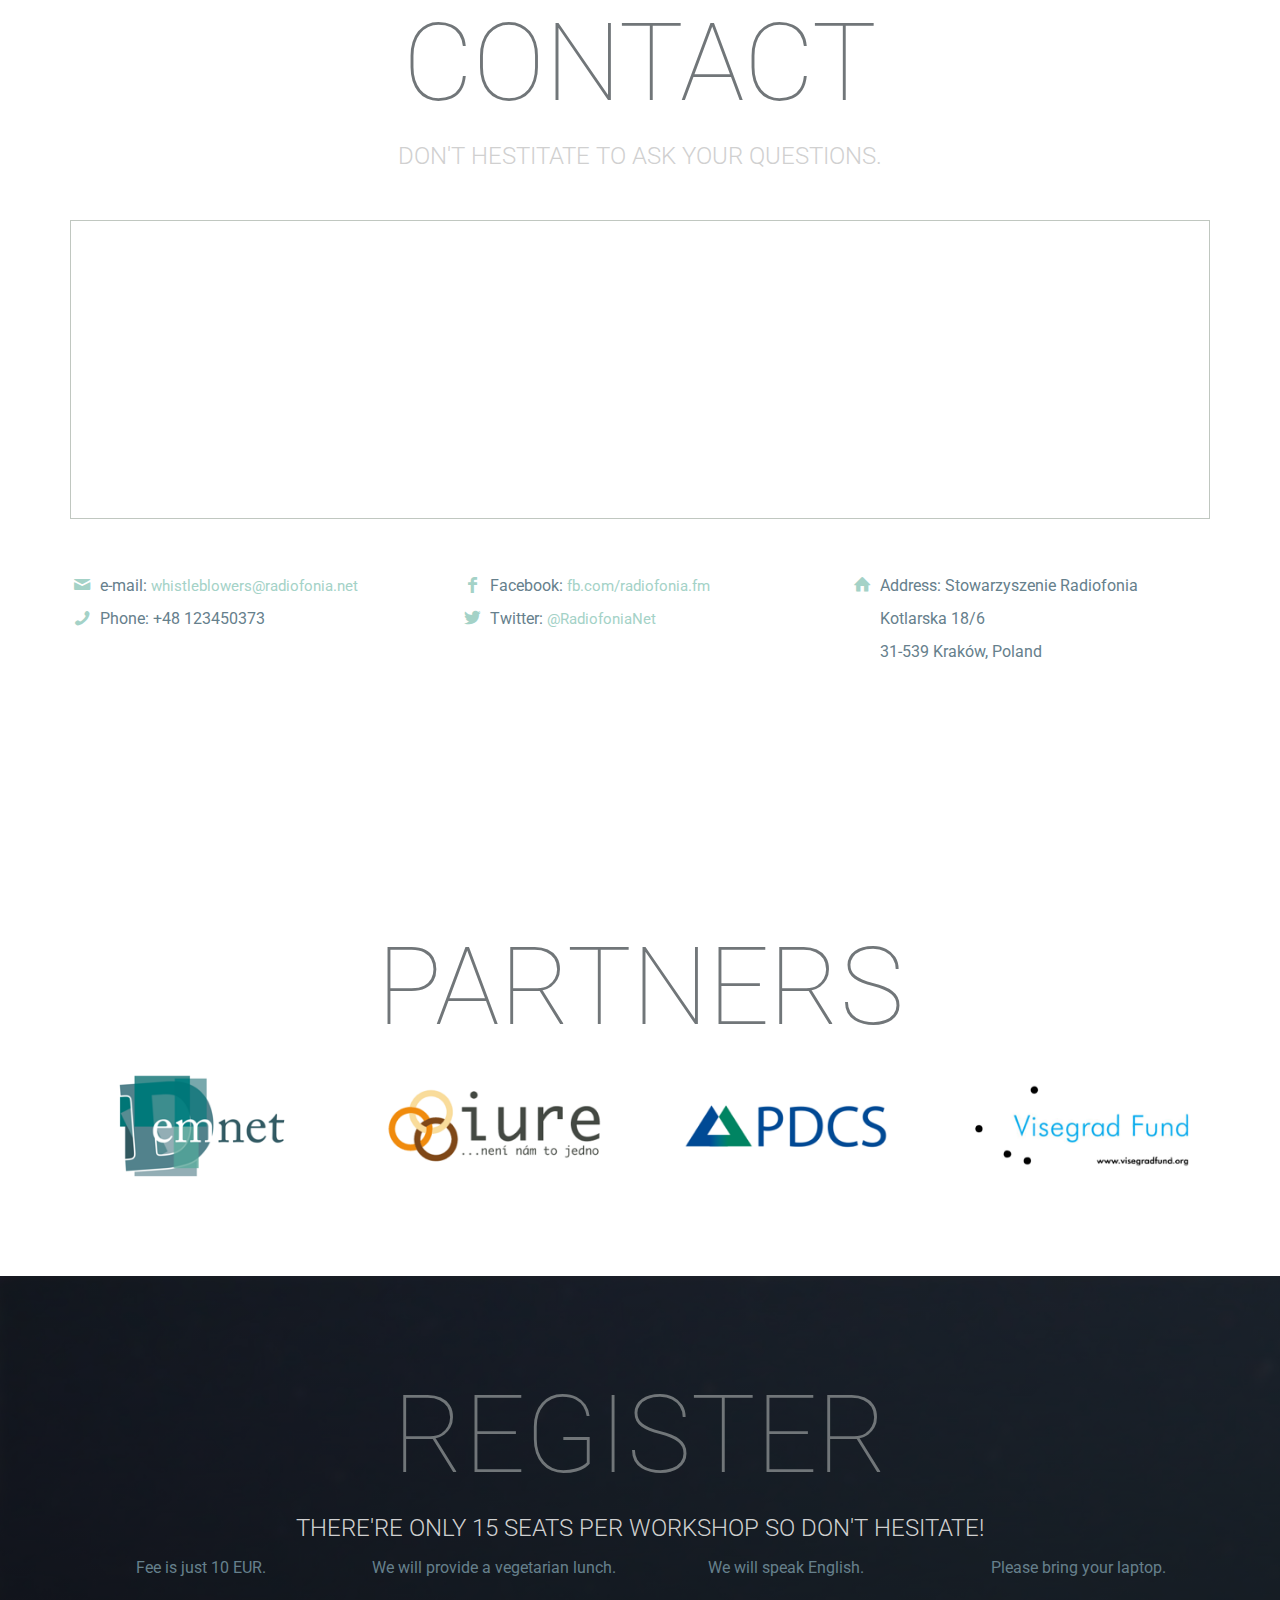
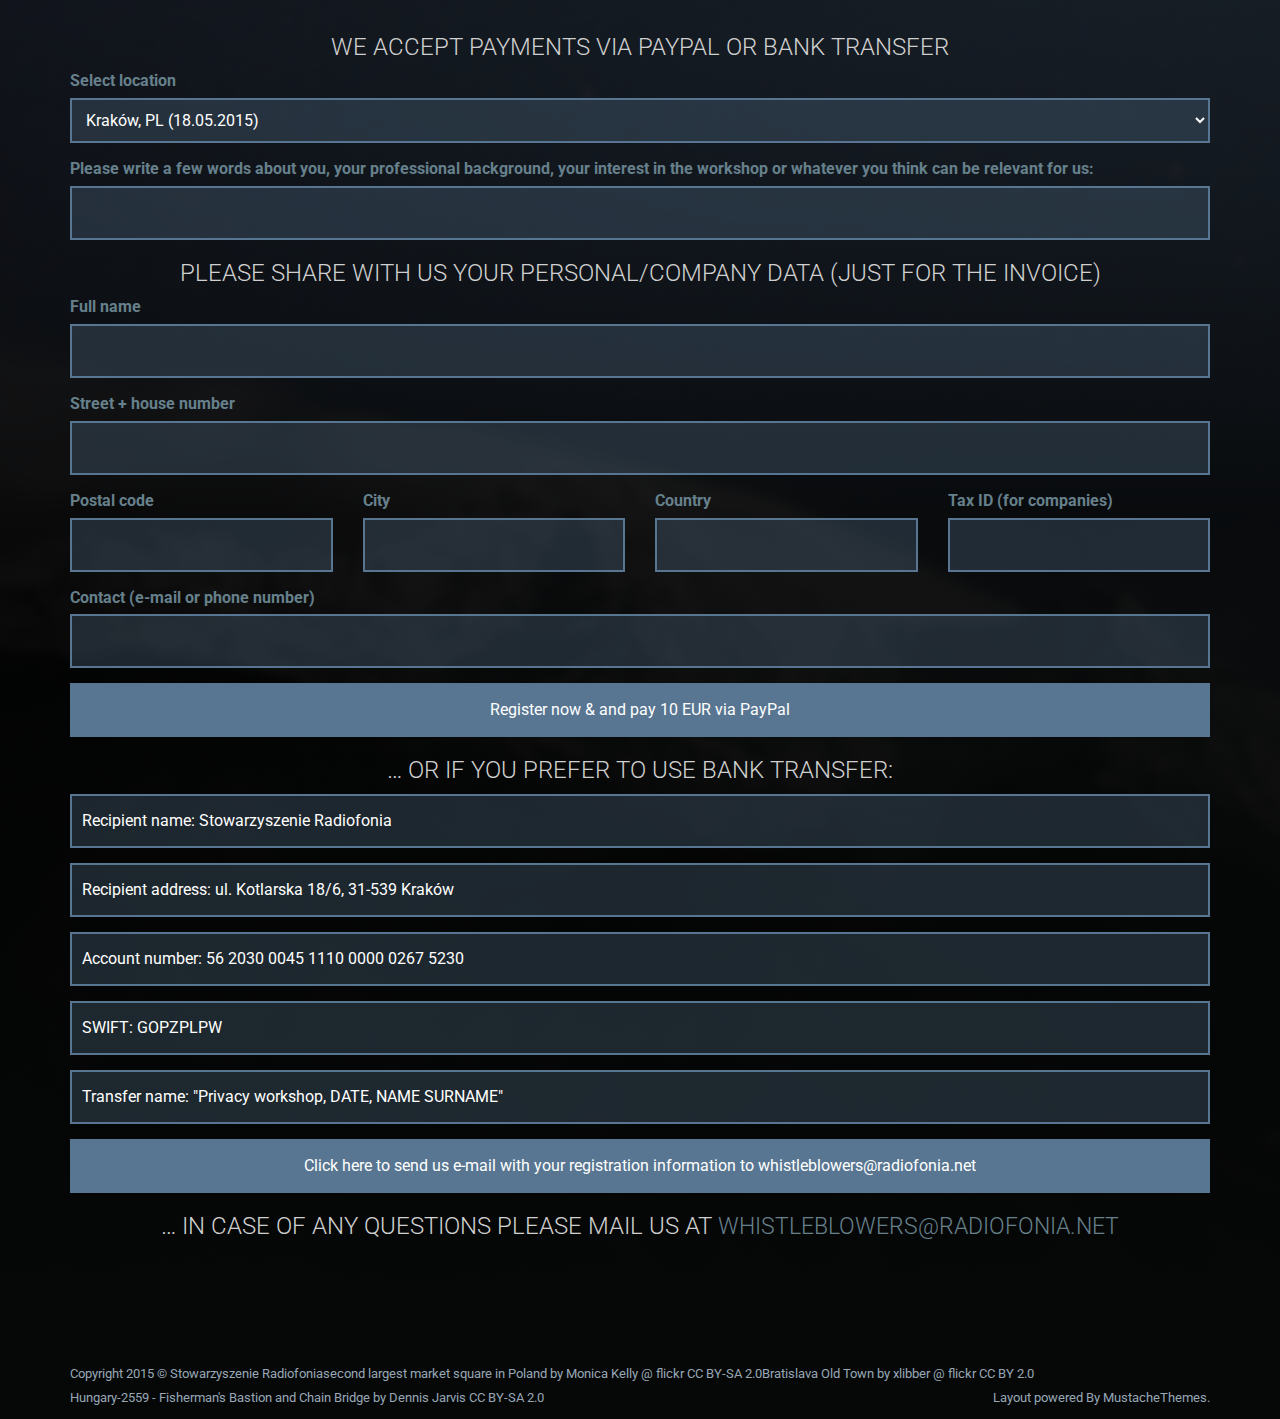
==== commit 1e4a6397: "bank registration" ====
--- a/index.html
+++ b/index.html
@@ -392,7 +392,7 @@
 					</div>
 					<div class="col-md-3 col-sm-6">
 						<div class="team-item">
-							<figure><img src="img/team/people04.jpg" alt="//"></figure>
+							<figure><img src="img/team/marcel.jpg" alt="//"></figure>
 							<h4><i>Marcel Kwaśniak</i></h4>
 							<h5>Radiofonia Association</h5>
 							<h5>Local partner (PL)</h5>
@@ -418,8 +418,8 @@
 							<h5>Kraków</h5>
 							<figure><img src="img/timeline/krakow.jpg" alt="Kraków" /></figure>
 							<ul class="foot">
-								<li><i class="icon-address"></i>To be determined</li>
-								<li><i class="icon-clock"></i>18 May 2015 | 10:00am</li>
+								<li><i class="icon-address">Spółdzielnia Ogniwo, ul. Paulińska 28, Kraków</i></li>
+								<li><i class="icon-clock">18 May 2015 | 10:00am</i></li>
 							</ul>
 						</a>
 					</li>
@@ -428,8 +428,8 @@
 							<h5>Prague</h5>
 							<figure><img src="img/timeline/paralelni_polis.jpg" alt="Paralelni Polis" /></figure>
 							<ul class="foot">
-								<li><i class="icon-address"></i>Paralelni Polis, Dělnická 43, Praha 7</li>
-								<li><i class="icon-clock"></i>30 May 2015 | 10:00am</li>
+								<li><i class="icon-address">Paralelni Polis, Dělnická 43, Praha 7</i></li>
+								<li><i class="icon-clock">30 May 2015 | 10:00am</i></li>
 							</ul>
 						</a>
 					</li>
@@ -439,8 +439,8 @@
 							<h5>Budapest</h5>
 							<figure><img src="img/timeline/budapest.jpg" alt="Budapest" /></figure>
 							<ul class="foot">
-								<li><i class="icon-address"></i>To be determined</li>
-								<li><i class="icon-clock"></i>6 June 2015 | 10:00am</li>
+								<li><i class="icon-address">To be determined</i></li>
+								<li><i class="icon-clock">6 June 2015 | 10:00am</i></li>
 							</ul>
 						</a>
 					</li>
@@ -449,10 +449,10 @@
 							<h5>Bratislava</h5>
 							<figure><img src="img/timeline/bratislava.jpg" alt="PDCS" /></figure>
 							<ul class="foot">
-								<li><i class="icon-address"></i>PDCS, Štúrova 13</li>
-								<li><i class="icon-phone"></i>+421 252 925 016</li>
-
-								<li><i class="icon-clock"></i>12 June 2015 | 10:00am</li>
+								<li><i class="icon-address">PDCS, Štúrova 13</i></li>
+								<li><i class="icon-phone">+421 252 925 016</i></li>
+
+								<li><i class="icon-clock">12 June 2015 | 10:00am</i></li>
 							</ul>
 						</a>
 					</li>
@@ -637,7 +637,7 @@
 					</div>
 				</div>
 
-				<h3>No questions?</h3>
+				<h3>We accept payments via PayPal or Bank transfer</h3> <!-- XXX No Questions? wtf? -->
 
 
 				<form action="https://www.paypal.com/cgi-bin/webscr" method="post">
@@ -651,6 +651,8 @@
 					<input type="hidden" name="on5" value="City">
 					<input type="hidden" name="on6" value="Country">
 					<input type="hidden" name="on7" value="Tax ID">
+					<input type="hidden" name="on8" value="Contact">
+
 
 					<div class="form-group">
 						<label for="register-location">Select location</label>
@@ -703,17 +705,61 @@
 							</div>
 						</div>
 					</div>
-
+					<div class="form-group">
+						<label for="register-contact">Contact (e-mail or phone number)</label>
+						<input type="text" name="os8" maxlength="200" class="form-control" id="register-contact" required>
+					</div>
 
 					<div class="form-group">
 						<input type="submit" value="Register now &amp; and pay 10 EUR via PayPal" name="submit" class="form-control btn btn-primary">
 					</div>
 
-					<h3>&hellip; otherwise mail us at&nbsp;<a href="mailto:whistleblowers@radiofonia.net">whistleblowers@radiofonia.net</a></h3>
+					<h3>&hellip; or if you prefer to use bank transfer:</h3>
+
+					<div class="form-group">
+						<div class="form-control">
+							Recipient name:	Stowarzyszenie Radiofonia
+						</div>
+					</div>
+
+
+					<div class="form-group">
+						<div class="form-control">
+							Recipient address: ul. Kotlarska 18/6, 31-539 Kraków
+						</div>
+					</div>
+
+					<div class="form-group">
+						<div class="form-control">
+							Account number:  56 2030 0045 1110 0000 0267 5230
+						</div>
+					</div>
+
+					<div class="form-group">
+						<div class="form-control">
+							SWIFT: GOPZPLPW
+						</div>
+					</div>
+
+					<div class="form-group">
+						<div class="form-control" id="wire-transfer-title">
+							Transfer name: "Privacy workshop, <span class="date">DATE</span>, <span class="full_name">NAME SURNAME</span>"
+						</div>
+					</div>
+
+					<div class="form-group">
+						<a id="wire-transfer-email" class="form-control btn btn-primary" href="mailto:whistleblowers@radiofonia.net?subject=Registration">
+							Click here to send us e-mail with your registration information to whistleblowers@radiofonia.net
+						</a>
+					</div>
+
+
+
+
+					<h3>&hellip; in case of any questions please mail us at&nbsp;<a href="mailto:whistleblowers@radiofonia.net">whistleblowers@radiofonia.net</a></h3>
 
 					<img alt="" border="0" src="https://www.paypalobjects.com/pl_PL/i/scr/pixel.gif" width="1" height="1">
 				</form>
-
 
 			</div>
 		</article>
@@ -770,6 +816,7 @@
 
 		<!-- Custom -->
 		<script src="js/script.js"  ></script>
+		<script src="js/register.js"  ></script>
 
 		<script>
 			function isProduction() {
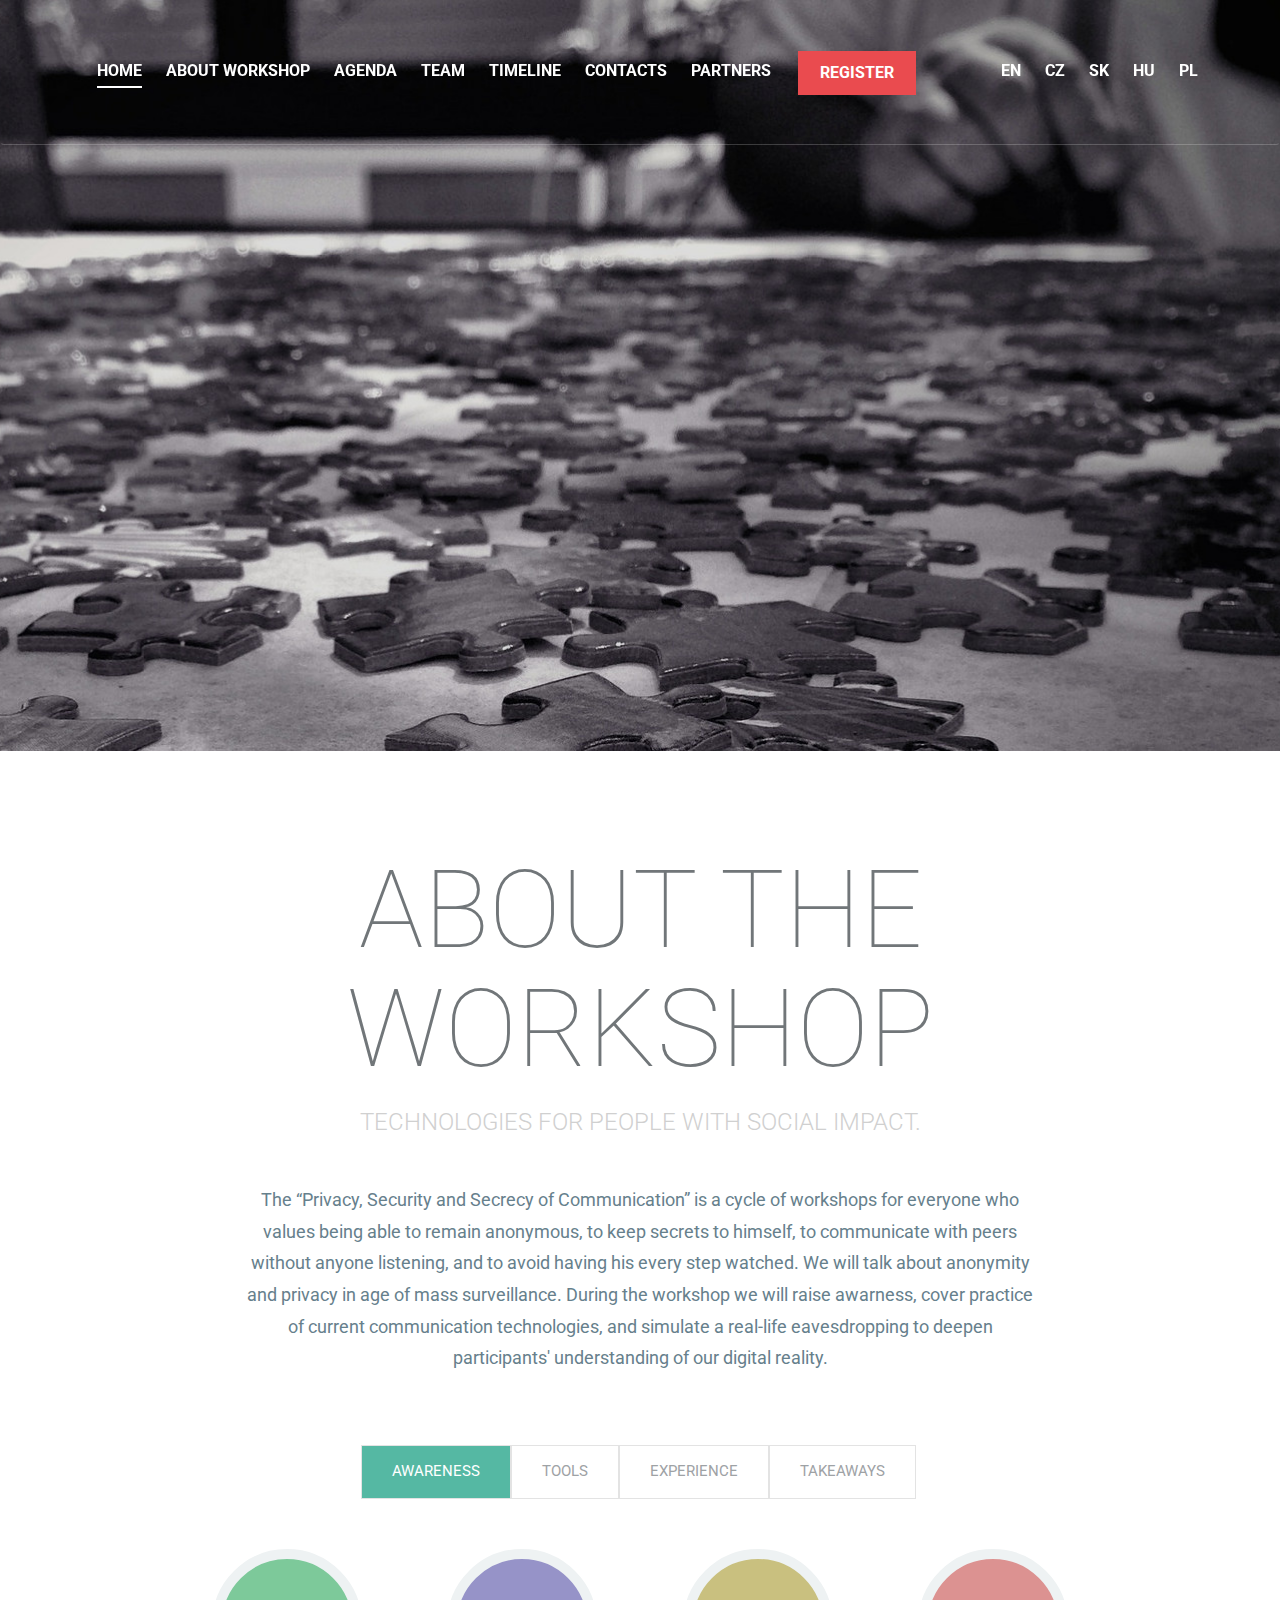
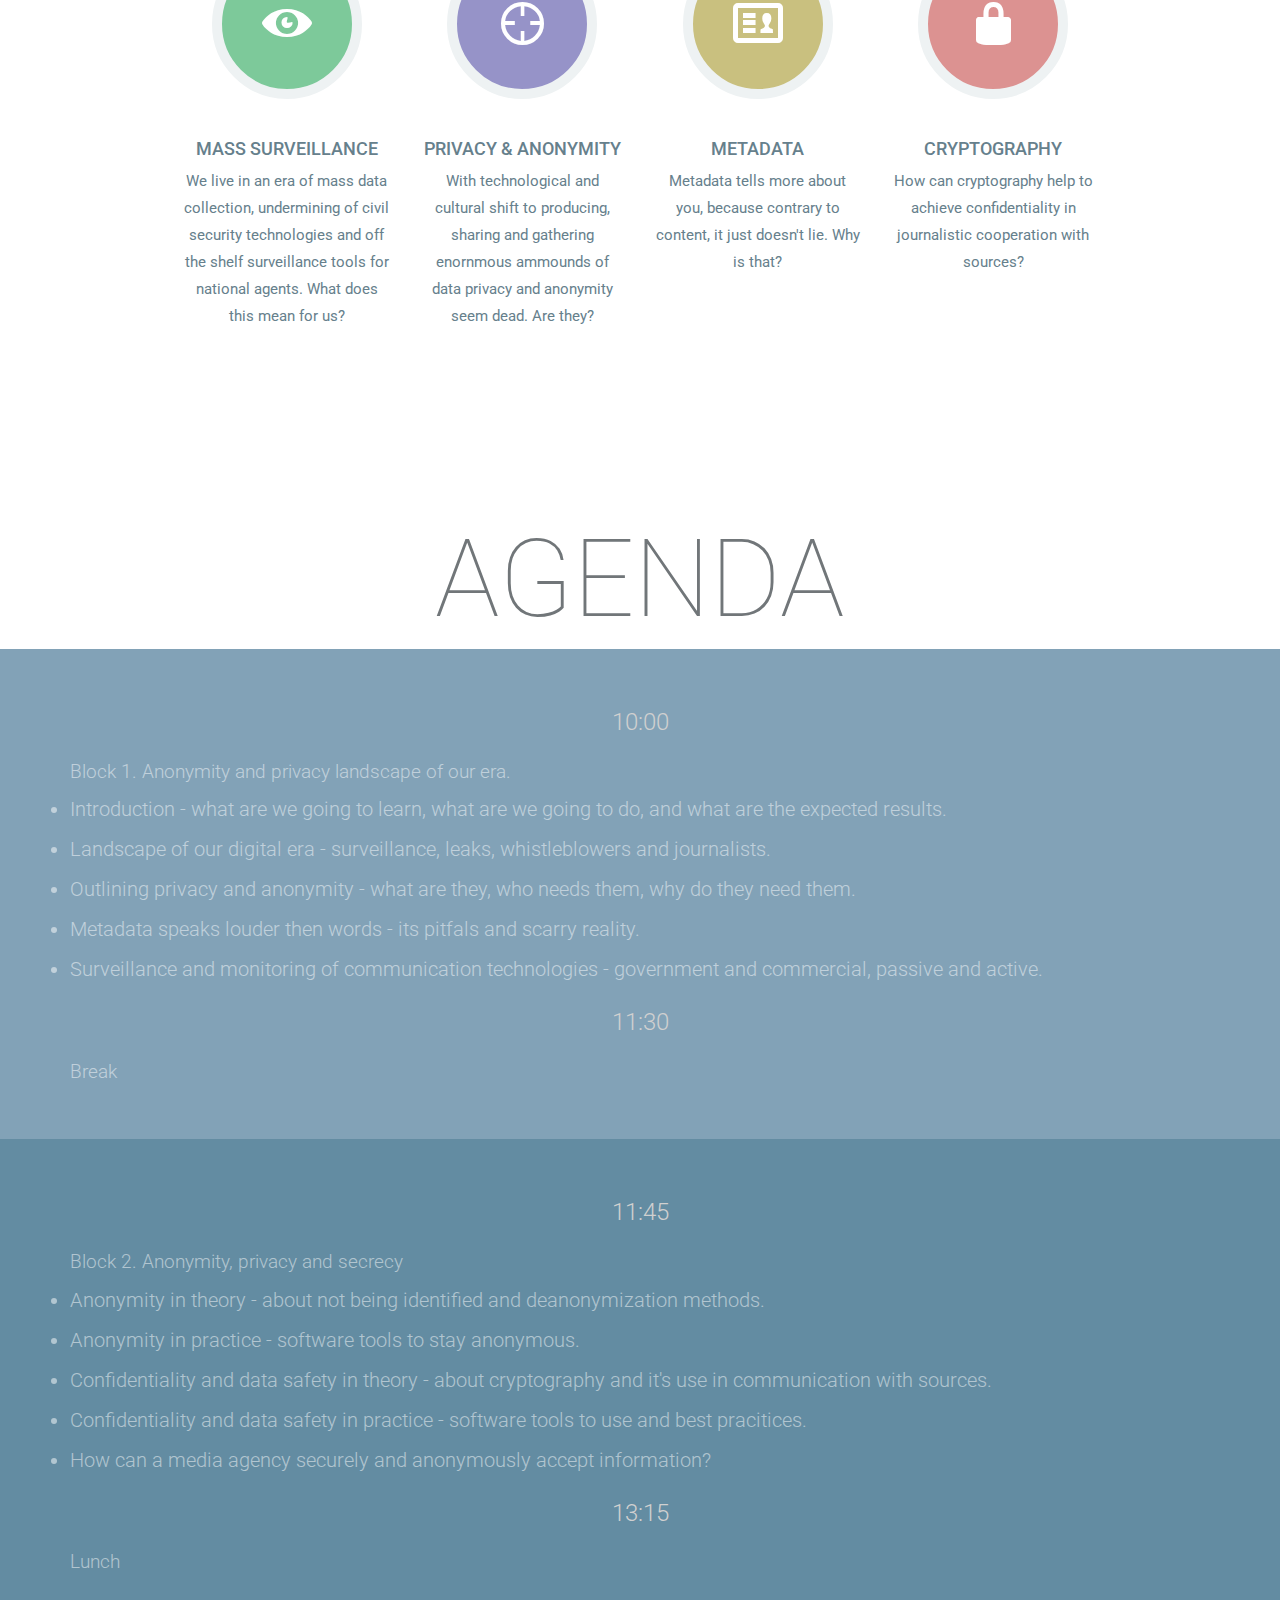
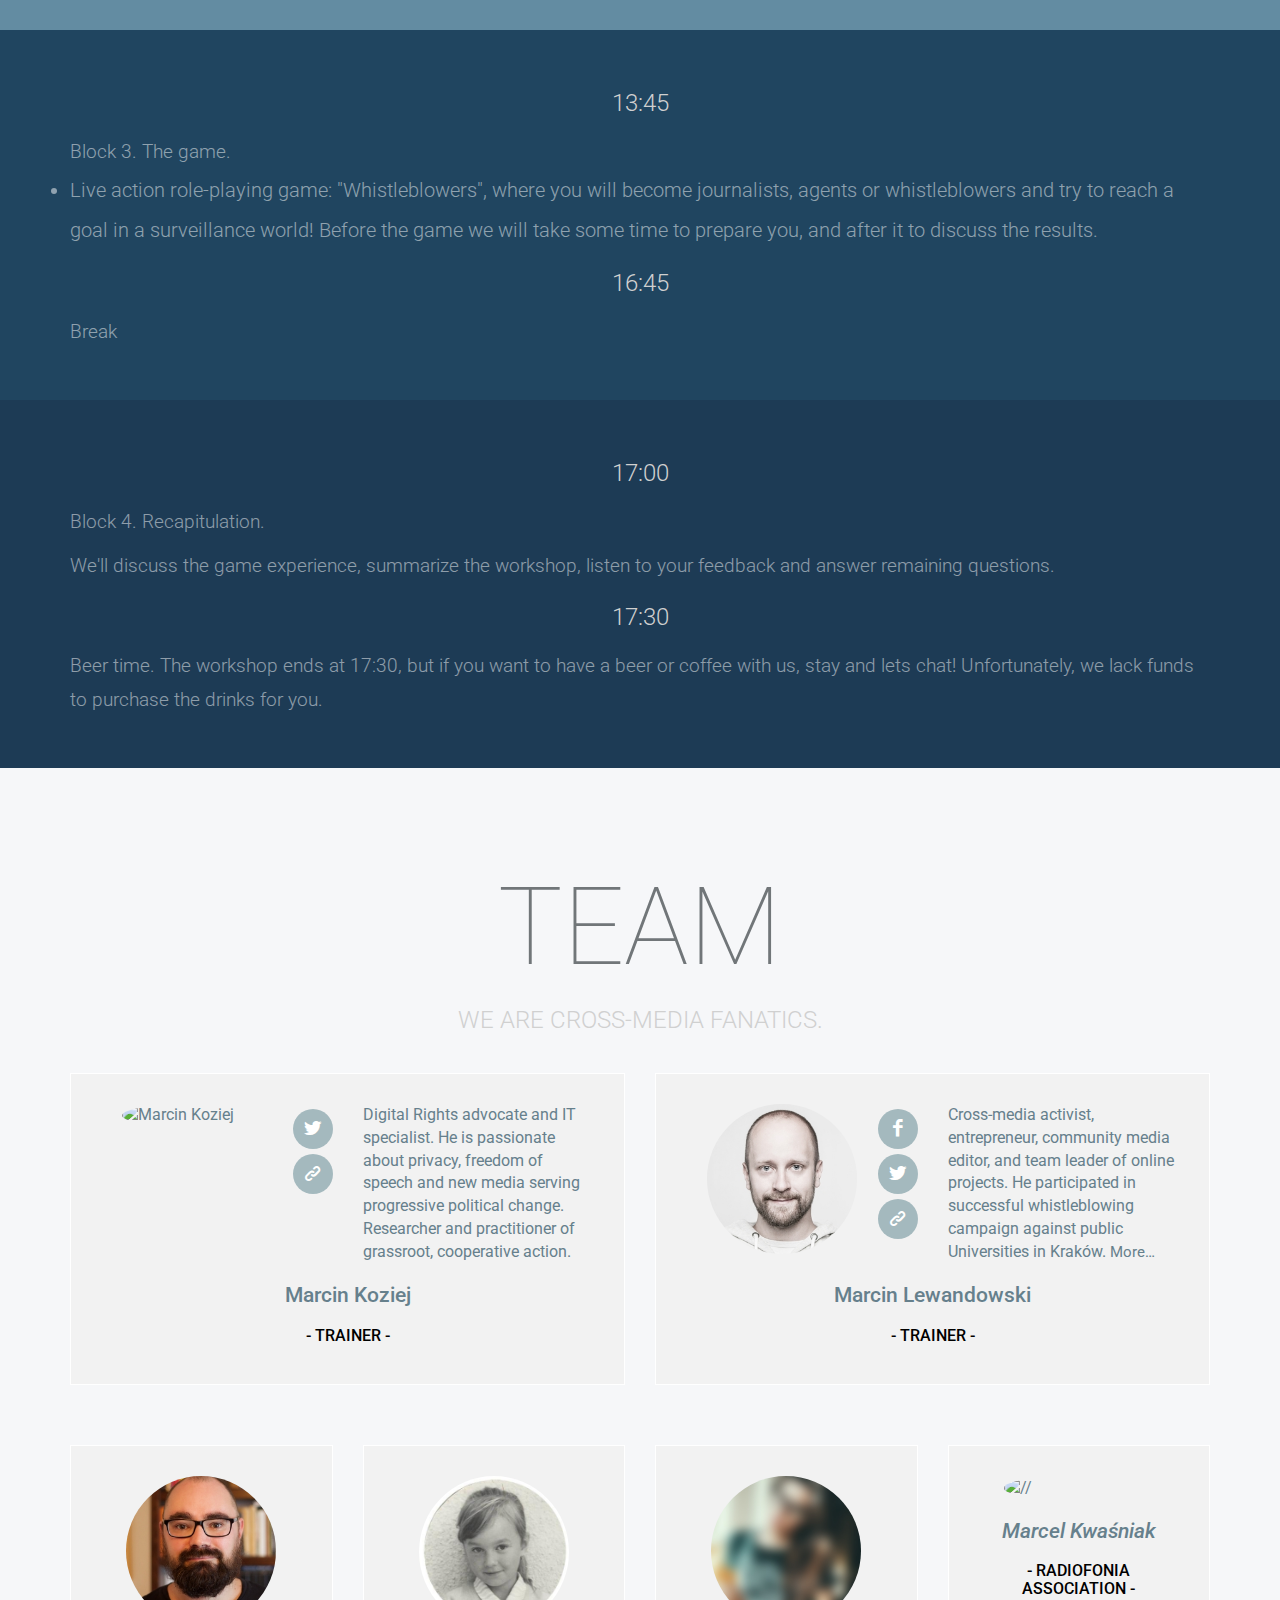
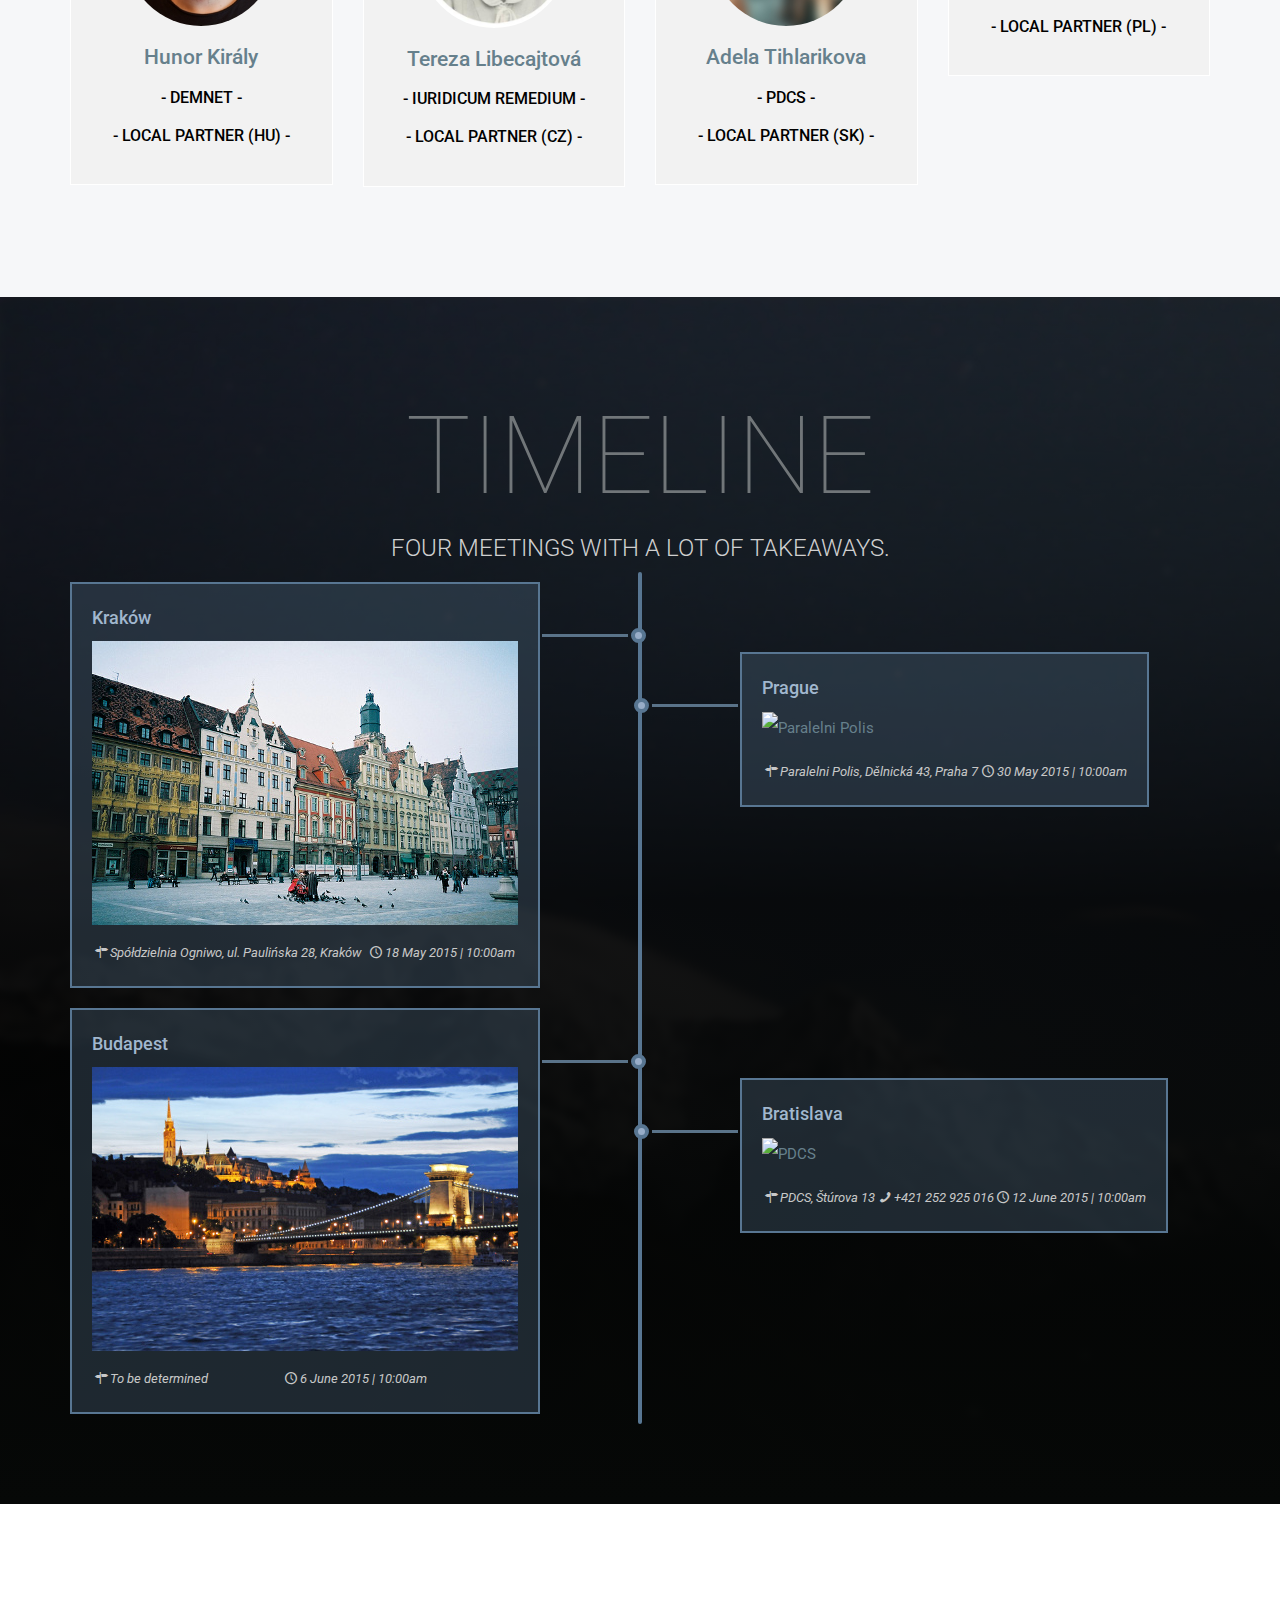
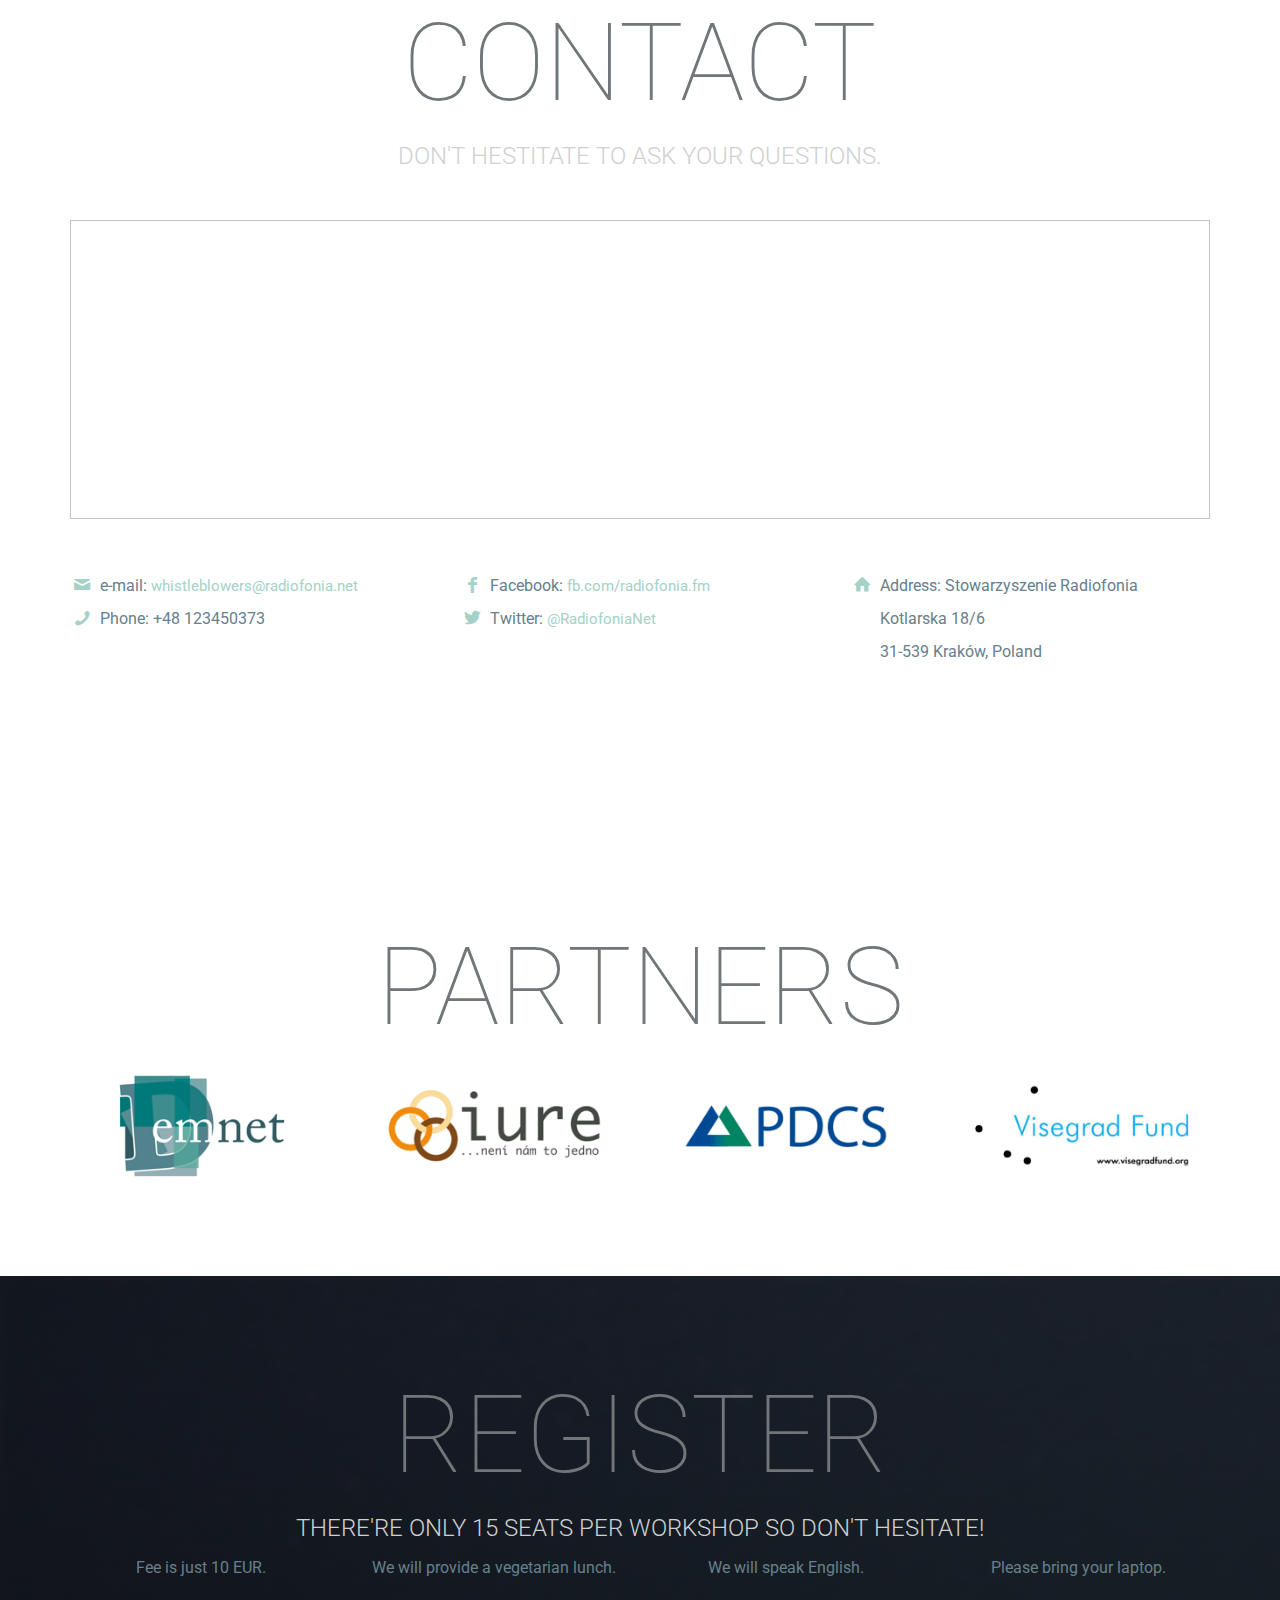
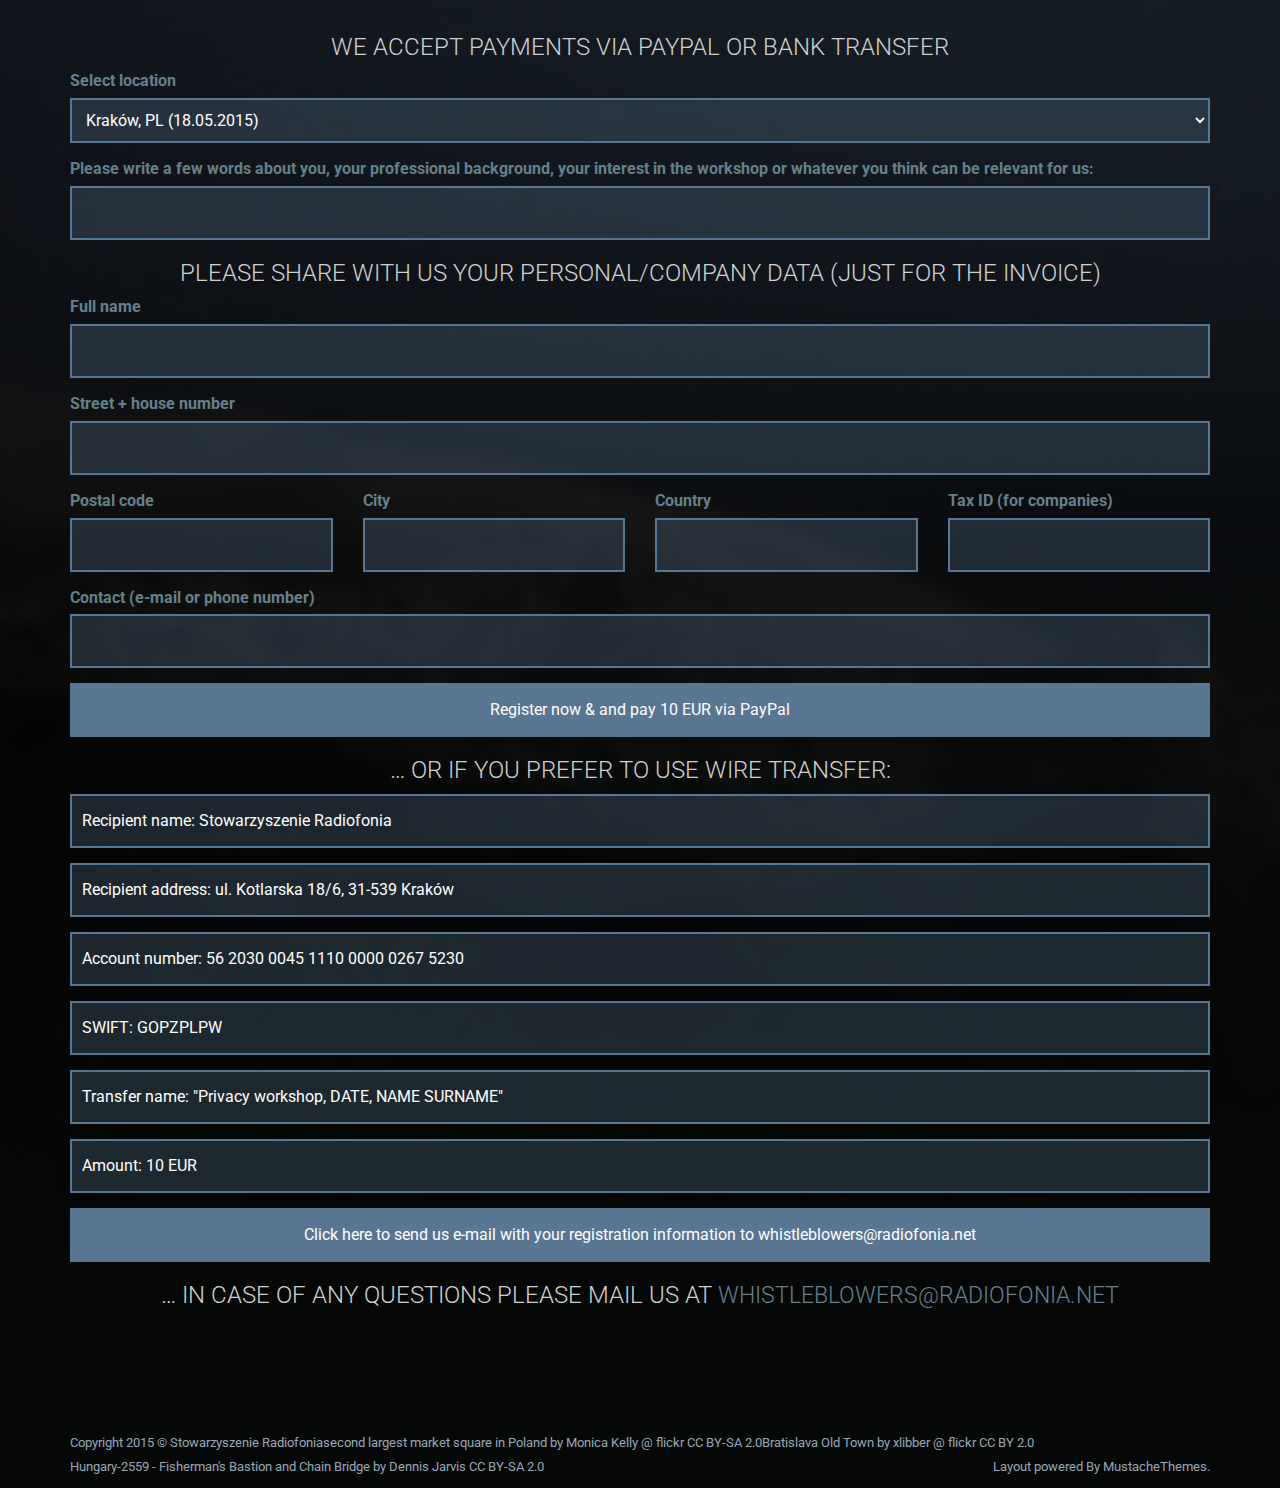
==== commit 5ef3f71a: "translate wire transfer" ====
--- a/index.html
+++ b/index.html
@@ -714,11 +714,11 @@
 						<input type="submit" value="Register now &amp; and pay 10 EUR via PayPal" name="submit" class="form-control btn btn-primary">
 					</div>
 
-					<h3>&hellip; or if you prefer to use bank transfer:</h3>
+					<h3>&hellip; or if you prefer to use wire transfer:</h3>
 
 					<div class="form-group">
 						<div class="form-control">
-							Recipient name:	Stowarzyszenie Radiofonia
+							Recipient name: Stowarzyszenie Radiofonia
 						</div>
 					</div>
 
@@ -744,6 +744,13 @@
 					<div class="form-group">
 						<div class="form-control" id="wire-transfer-title">
 							Transfer name: "Privacy workshop, <span class="date">DATE</span>, <span class="full_name">NAME SURNAME</span>"
+						</div>
+					</div>
+
+
+					<div class="form-group">
+						<div class="form-control" id="wire-transfer-amount">
+							Amount: 10 EUR
 						</div>
 					</div>
 
@@ -756,7 +763,7 @@
 
 
 
-					<h3>&hellip; in case of any questions please mail us at&nbsp;<a href="mailto:whistleblowers@radiofonia.net">whistleblowers@radiofonia.net</a></h3>
+					<h3>&hellip; <span>in case of any questions please mail us at</span>&nbsp;<a href="mailto:whistleblowers@radiofonia.net">whistleblowers@radiofonia.net</a></h3>
 
 					<img alt="" border="0" src="https://www.paypalobjects.com/pl_PL/i/scr/pixel.gif" width="1" height="1">
 				</form>
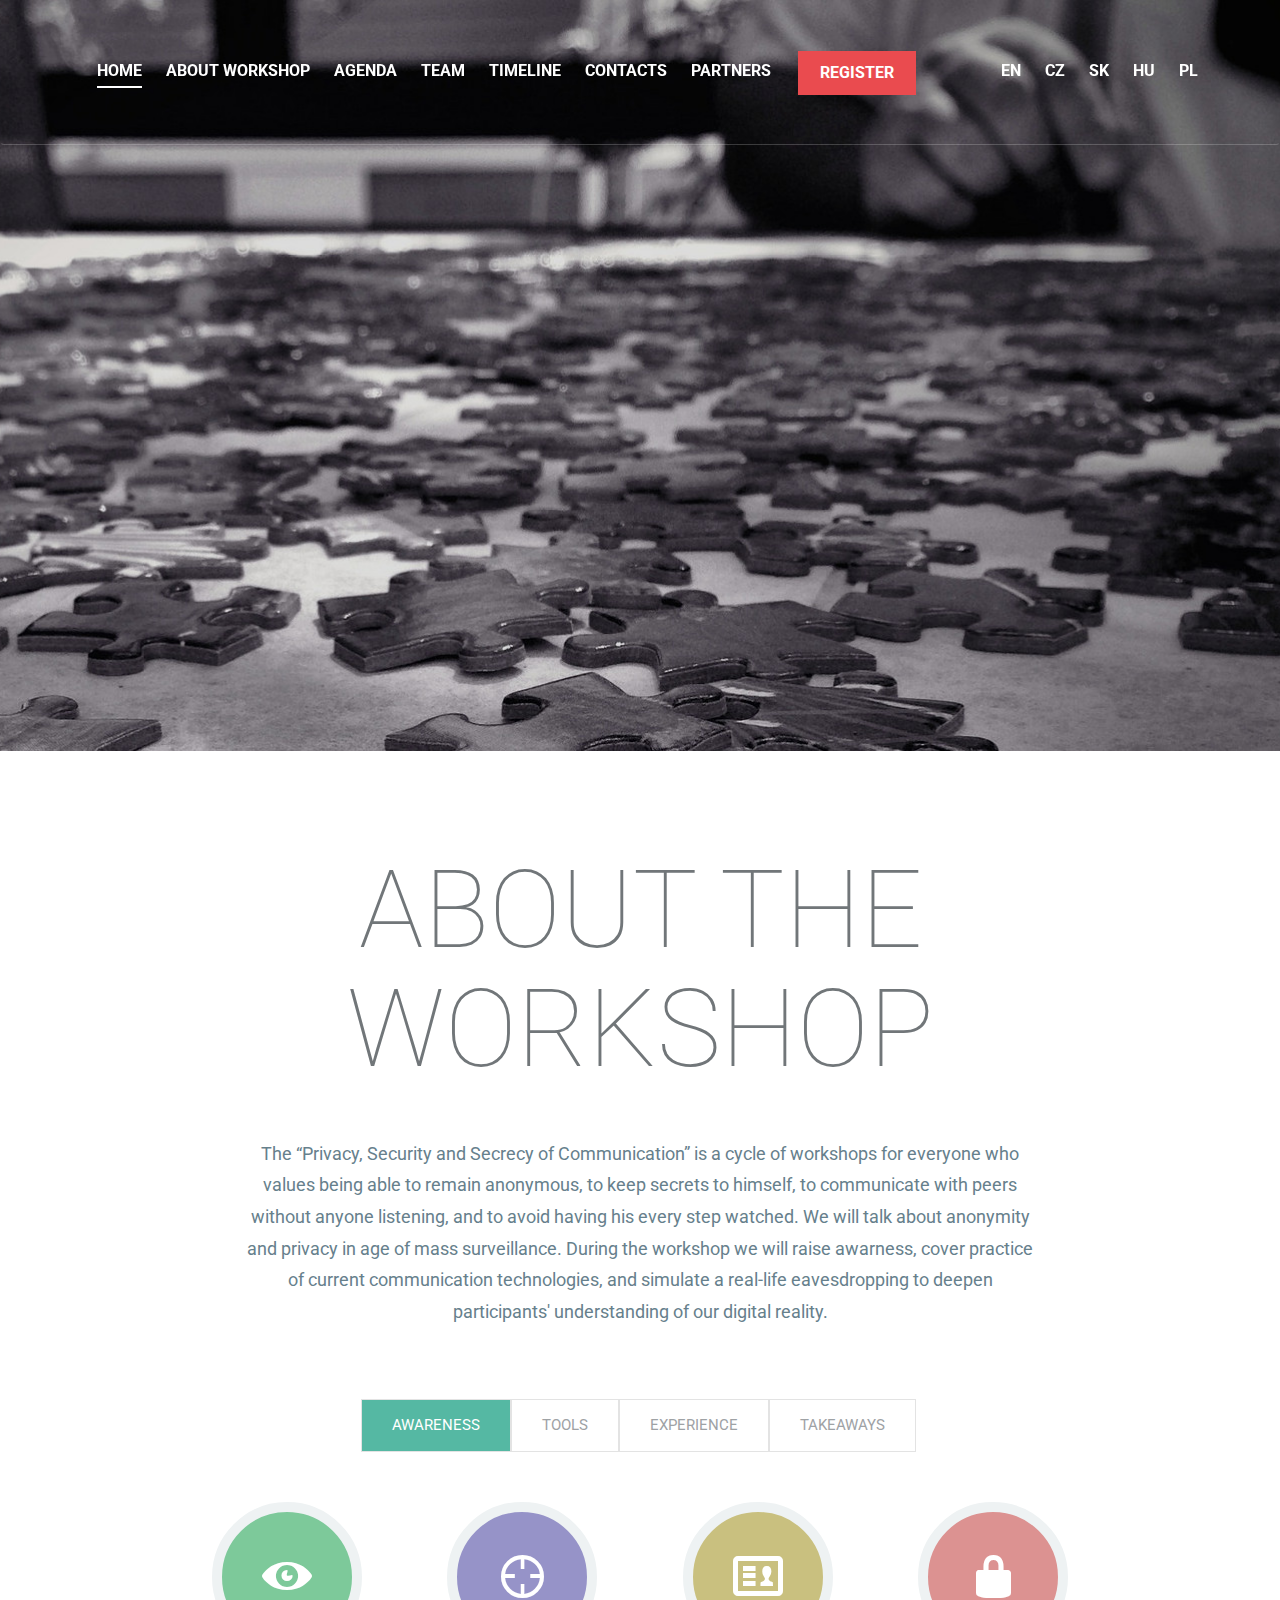
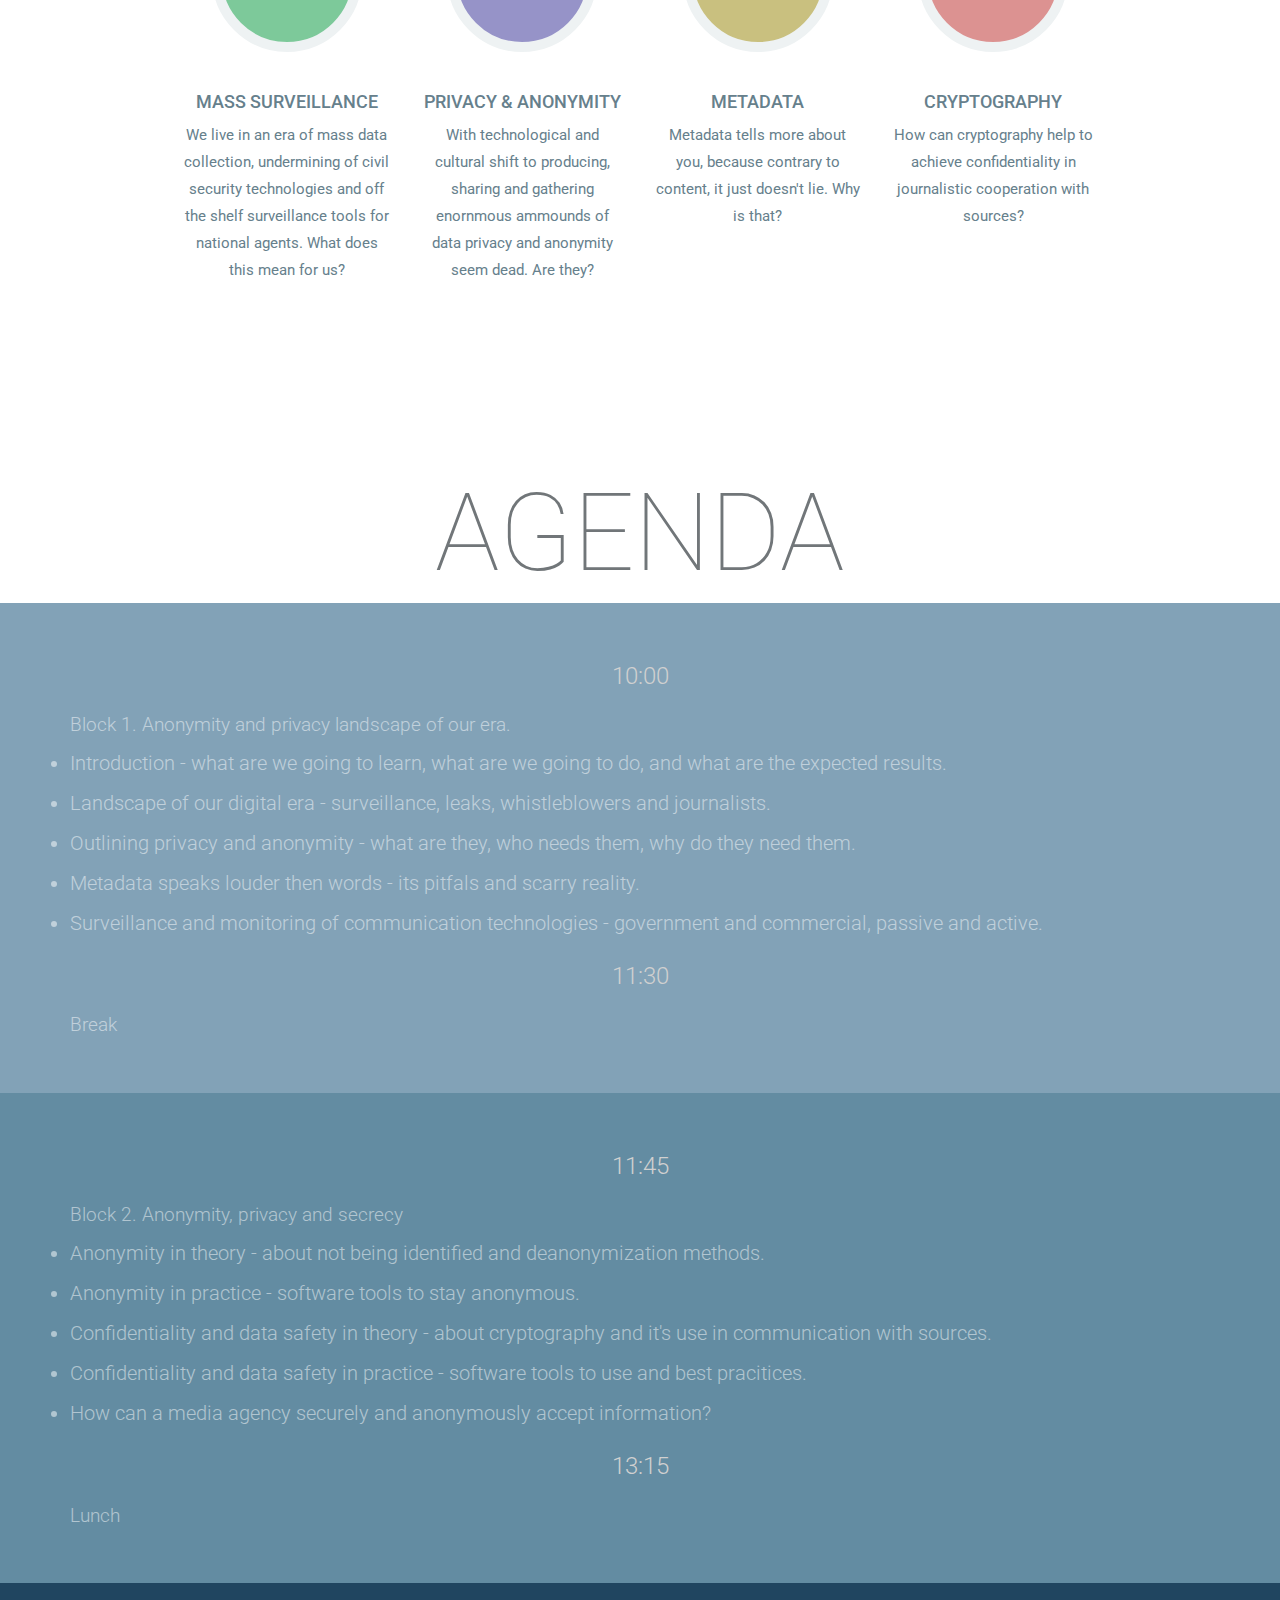
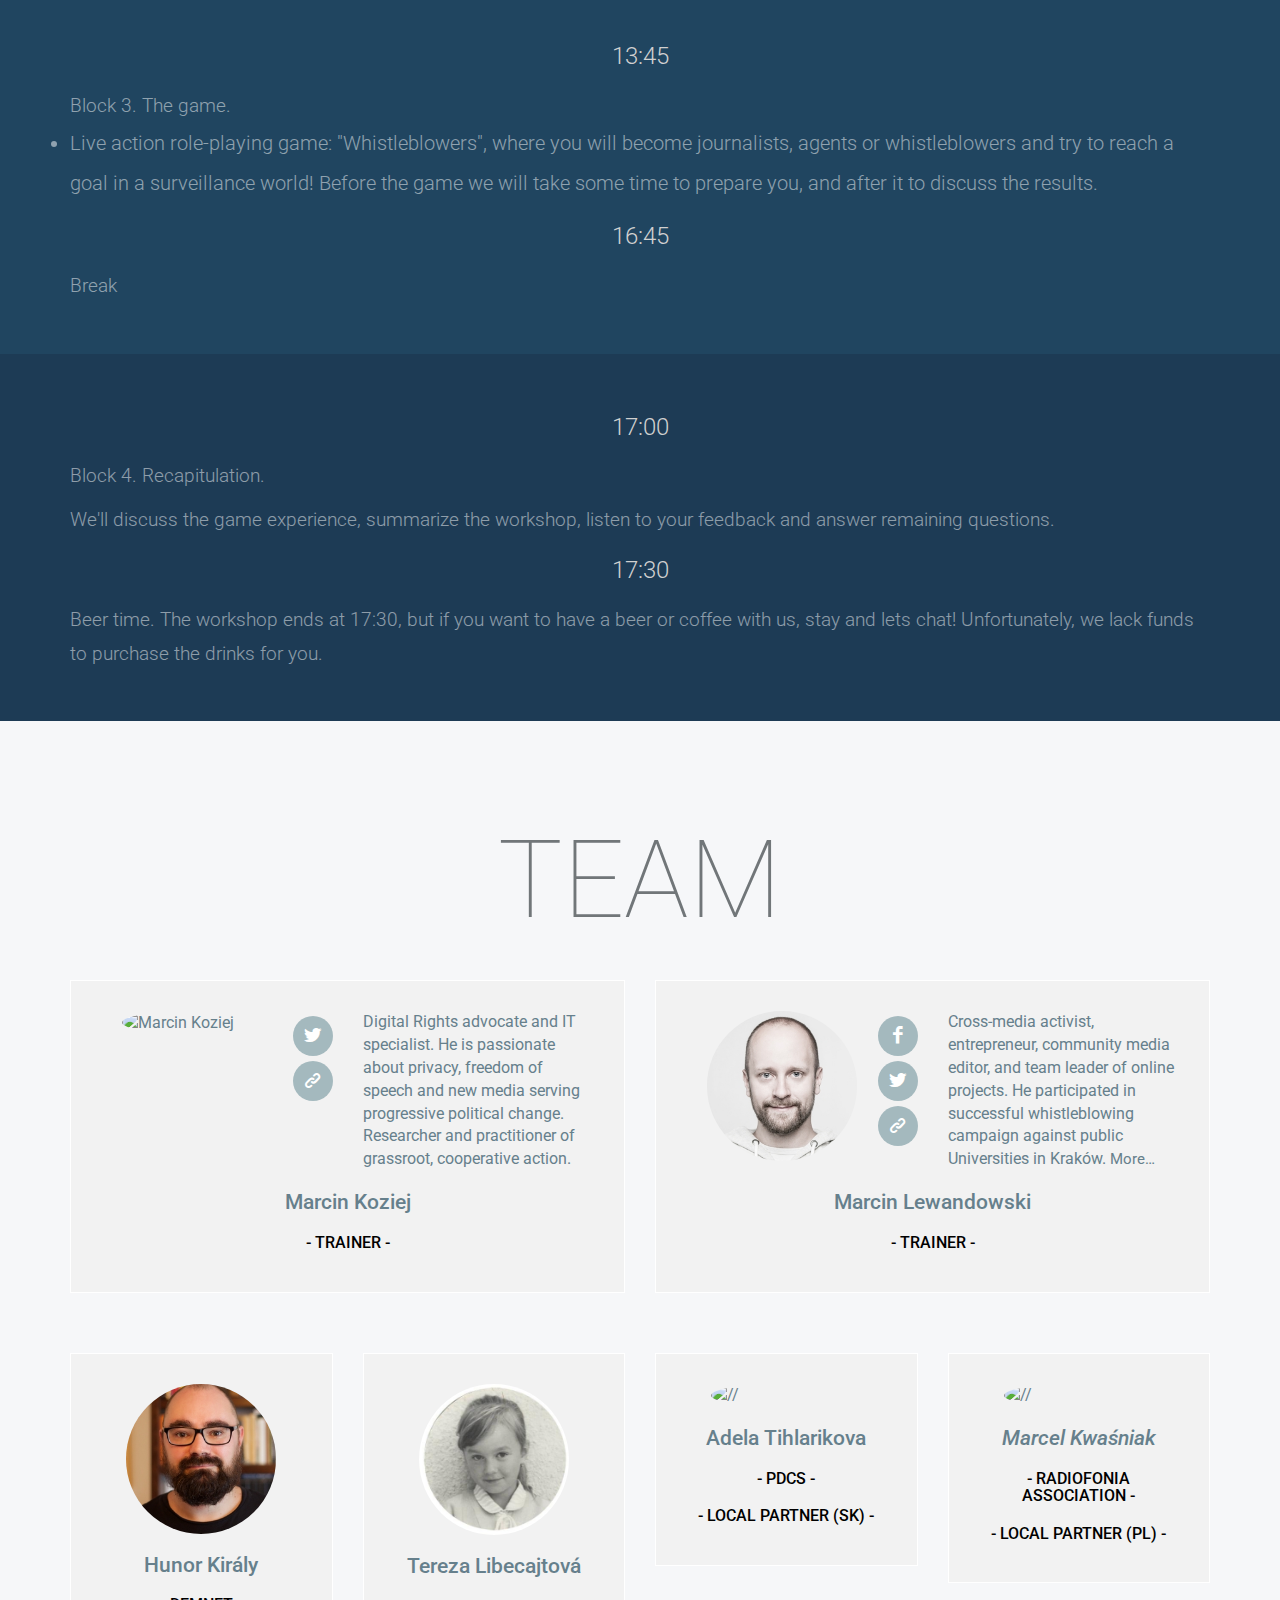
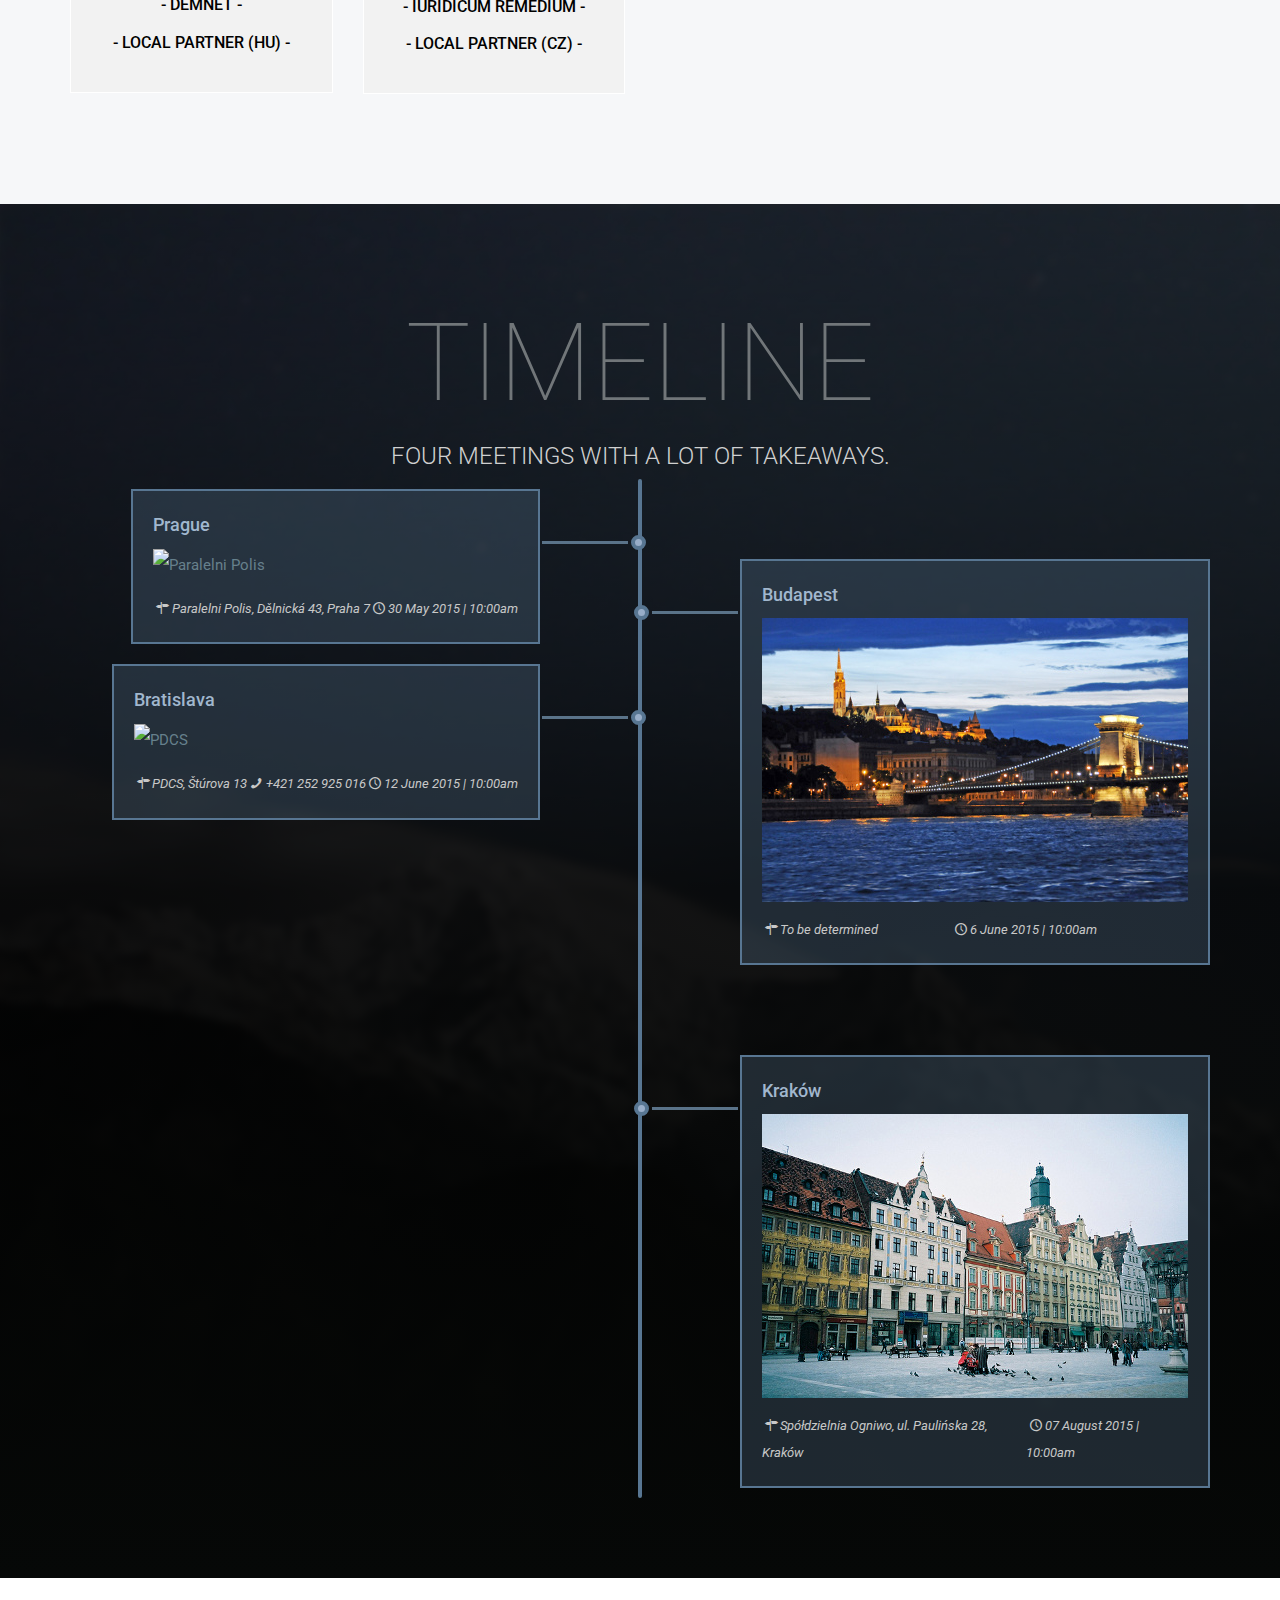
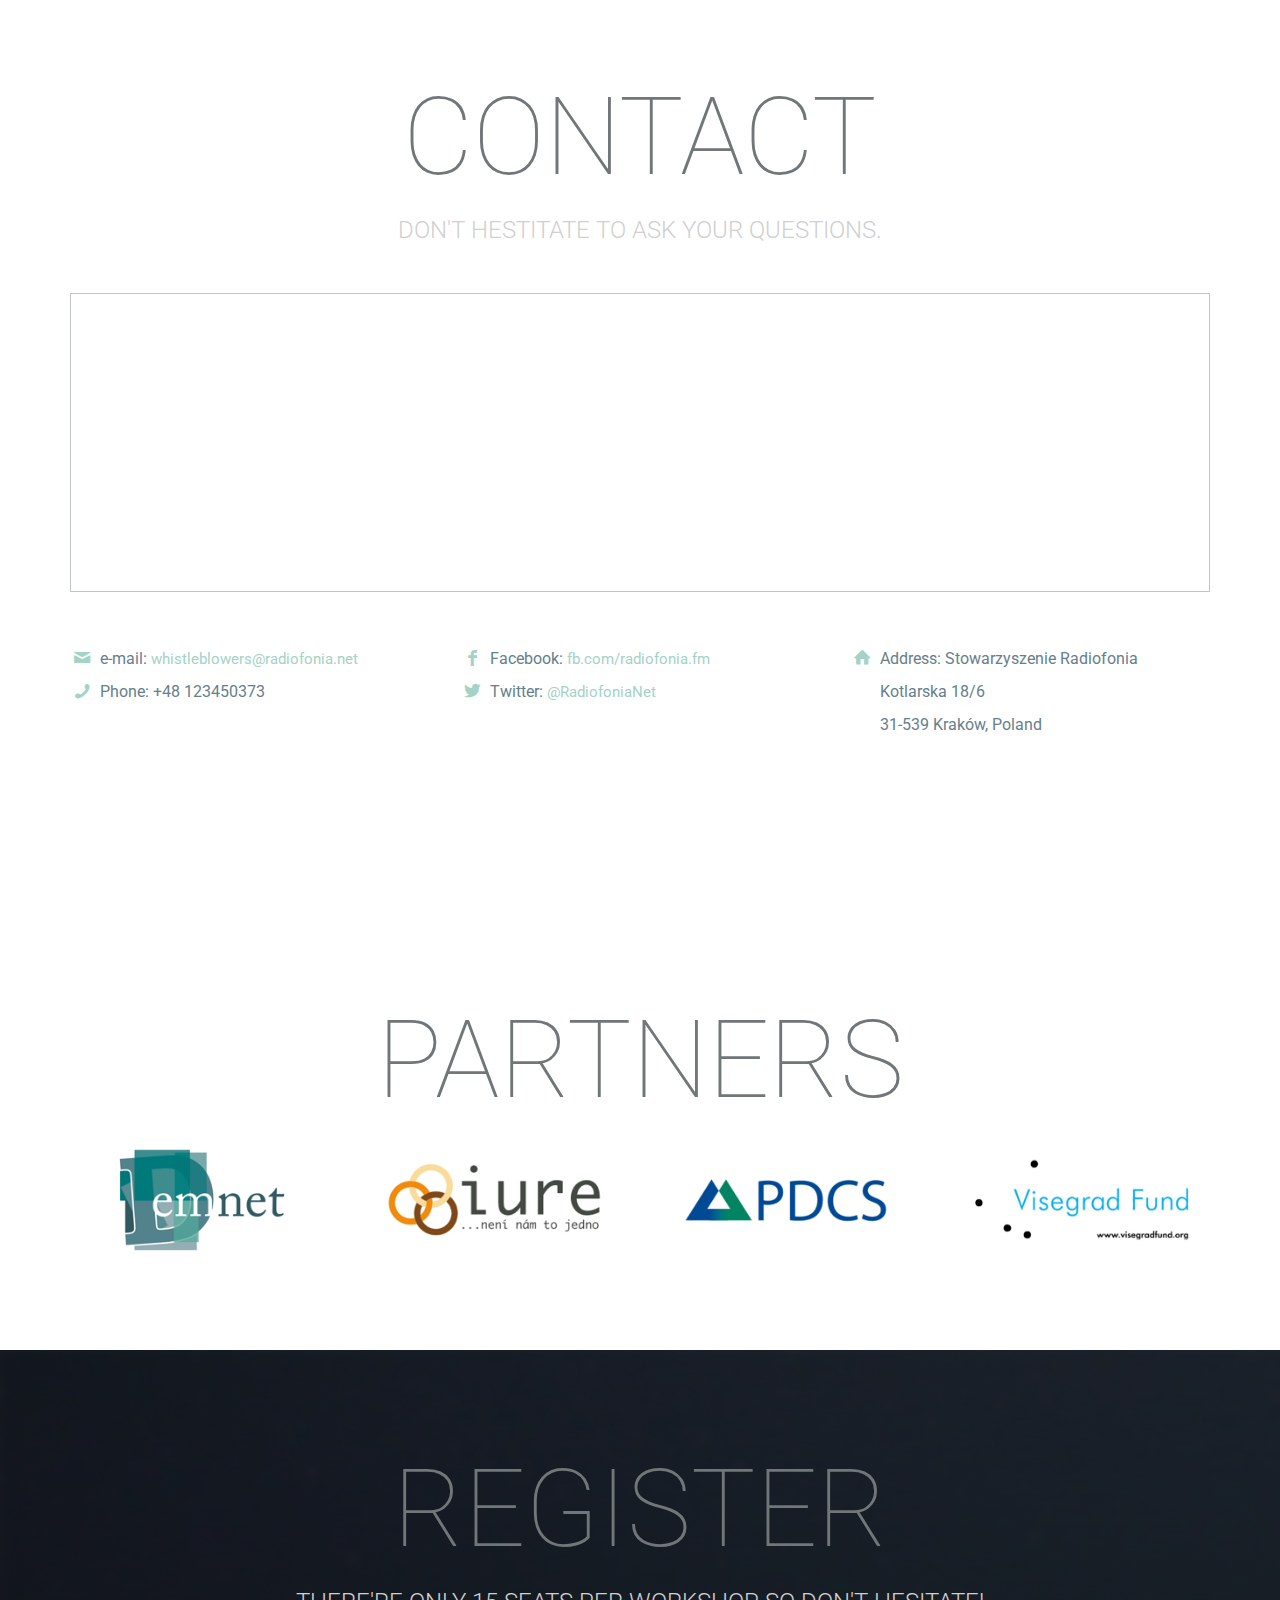
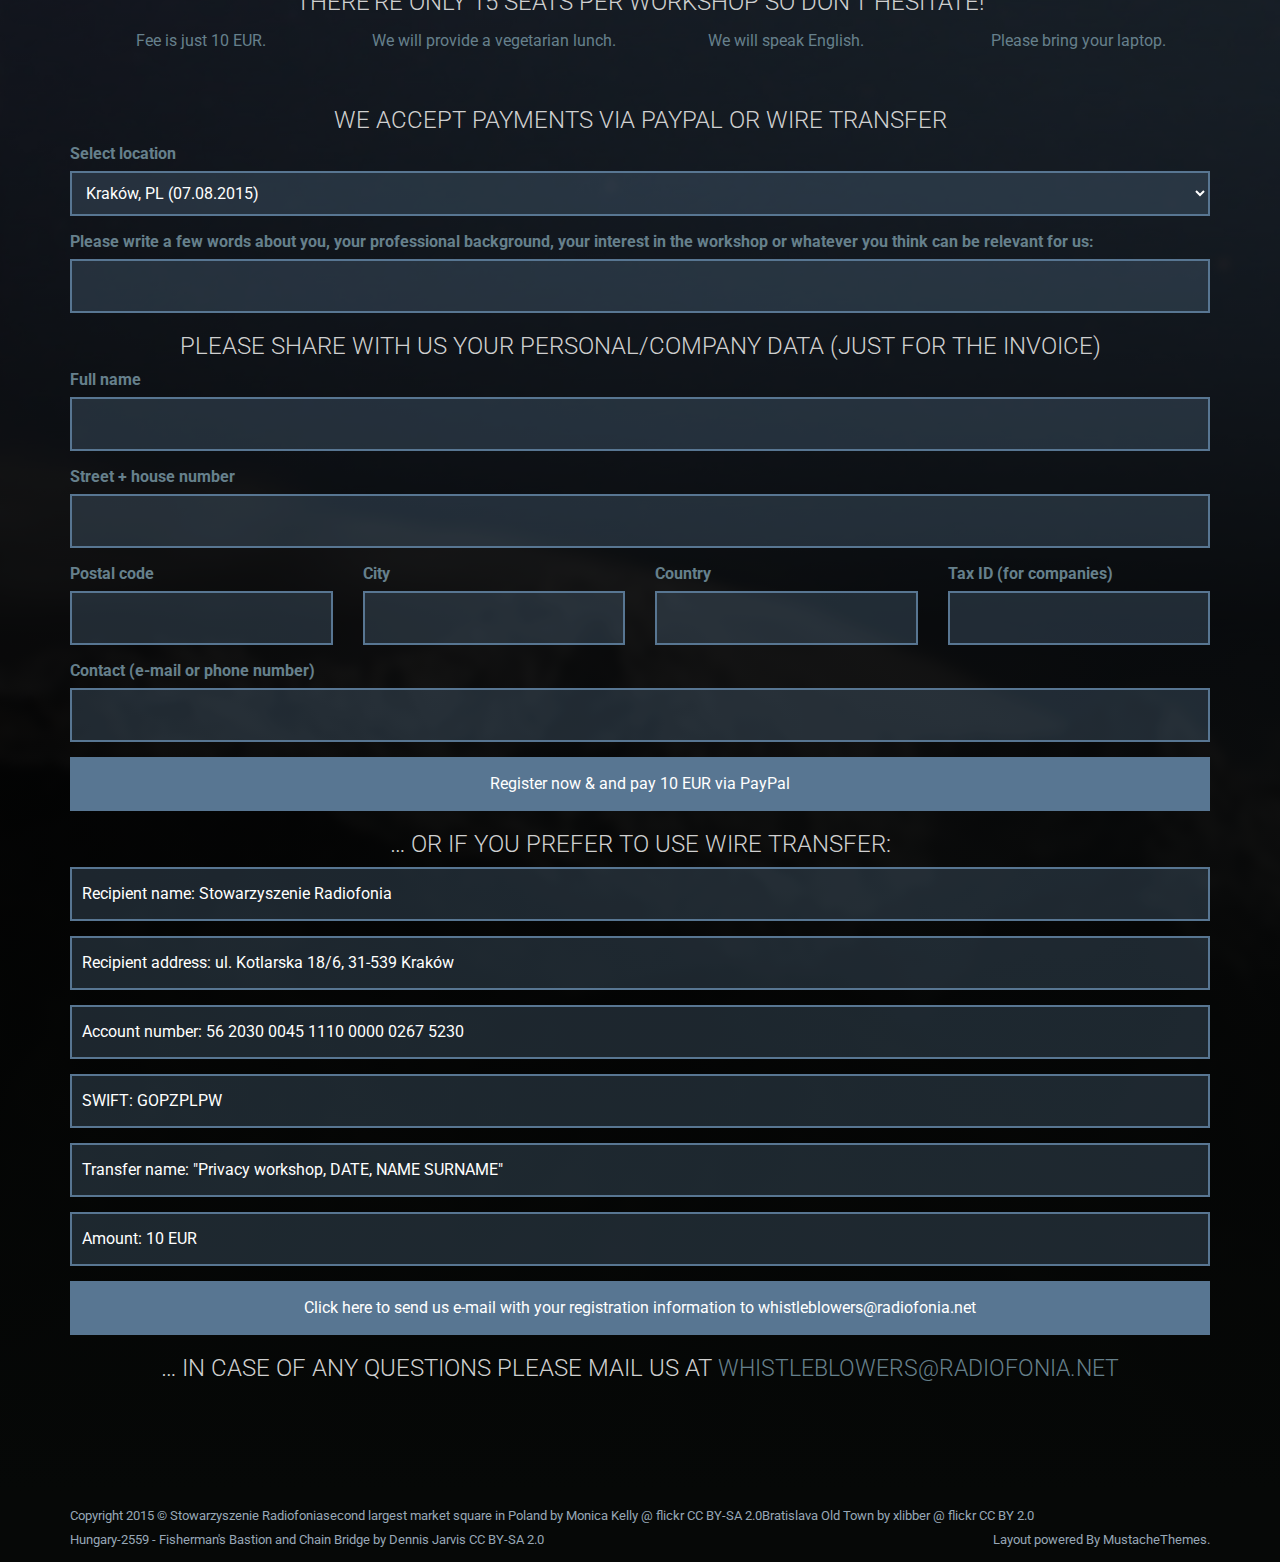
==== commit 3e94fd8f: "KRakow 07.08" ====
--- a/index.html
+++ b/index.html
@@ -126,7 +126,7 @@
 		<article class="about-us" id="about-us">
 			<div class="container">
 				<h2>About The Workshop</h2>
-				<h3>Technologies for people with social impact.</h3>
+				<!-- <h3>Technologies for people with social impact.</h3>-->
 				<p>
 					The “Privacy, Security and Secrecy of Communication” is a cycle of workshops for everyone who values being able to remain anonymous, to keep secrets to himself, to communicate with peers without anyone listening, and to avoid having his every step watched. We will talk about anonymity and privacy in age of mass surveillance. During the workshop we will raise awarness, cover practice of current communication technologies, and simulate a real-life eavesdropping to deepen participants' understanding of our digital reality.
 				</p>
@@ -322,7 +322,7 @@
 		<article class="team separator" id="team">
 			<div class="container">
 				<h2>Team</h2>
-				<h3>We are cross-media fanatics.</h3>
+				<!-- <h3>We are cross-media fanatics.</h3>-->
 				<div class="row">
 					<div class="col-md-6 col-sm-6">
 						<div class="team-item">
@@ -384,7 +384,7 @@
 					</div>
 					<div class="col-md-3 col-sm-6">
 						<div class="team-item">
-							<figure><img src="img/team/people03.jpg" alt="//"></figure>
+							<figure><img src="img/partners/pdcs.jpg" alt="//"></figure>
 							<h4>Adela Tihlarikova</h4>
 							<h5>PDCS</h5>
 							<h5>Local partner (SK)</h5>
@@ -413,16 +413,6 @@
 
 				<div class="timeline">
 					<ul class="columns">
-					<li>
-						<a href="#" class="timeline-item">
-							<h5>Kraków</h5>
-							<figure><img src="img/timeline/krakow.jpg" alt="Kraków" /></figure>
-							<ul class="foot">
-								<li><i class="icon-address">Spółdzielnia Ogniwo, ul. Paulińska 28, Kraków</i></li>
-								<li><i class="icon-clock">18 May 2015 | 10:00am</i></li>
-							</ul>
-						</a>
-					</li>
 					<li>
 						<a href="#" class="timeline-item">
 							<h5>Prague</h5>
@@ -456,7 +446,17 @@
 							</ul>
 						</a>
 					</li>
-				      </ul>
+					<li>
+						<a href="#" class="timeline-item">
+							<h5>Kraków</h5>
+							<figure><img src="img/timeline/krakow.jpg" alt="Kraków" /></figure>
+							<ul class="foot">
+								<li><i class="icon-address">Spółdzielnia Ogniwo, ul. Paulińska 28, Kraków</i></li>
+								<li><i class="icon-clock">07 August 2015 | 10:00am</i></li>
+							</ul>
+						</a>
+					</li>
+			      </ul>
 				</div>
 			</div>
 		</article>
@@ -637,7 +637,7 @@
 					</div>
 				</div>
 
-				<h3>We accept payments via PayPal or Bank transfer</h3> <!-- XXX No Questions? wtf? -->
+				<h3>We accept payments via PayPal or wire transfer</h3>
 
 
 				<form action="https://www.paypal.com/cgi-bin/webscr" method="post">
@@ -657,10 +657,10 @@
 					<div class="form-group">
 						<label for="register-location">Select location</label>
 						<select name="os0" class="form-control" id="register-location">
-						  <option value="Kraków, PL (16.05.2015)">Kraków, PL (18.05.2015)</option>
-						  <option value="Prague, CZ (30.05.2015)">Prague, CZ (30.05.2015)</option>
+						  <option value="Kraków, PL (16.05.2015)">Kraków, PL (07.08.2015)</option>
+						  <!--<option value="Prague, CZ (30.05.2015)">Prague, CZ (30.05.2015)</option>
 						  <option value="Budapest, HU (06.06.2015)">Budapest, HU (06.06.2015)</option>
-							<option value="Bratislava, SK (12.06.2015)">Bratislava, SK (12.06.2015)</option>
+							<option value="Bratislava, SK (12.06.2015)">Bratislava, SK (12.06.2015)</option>-->
 						</select>
 					</div>
 
